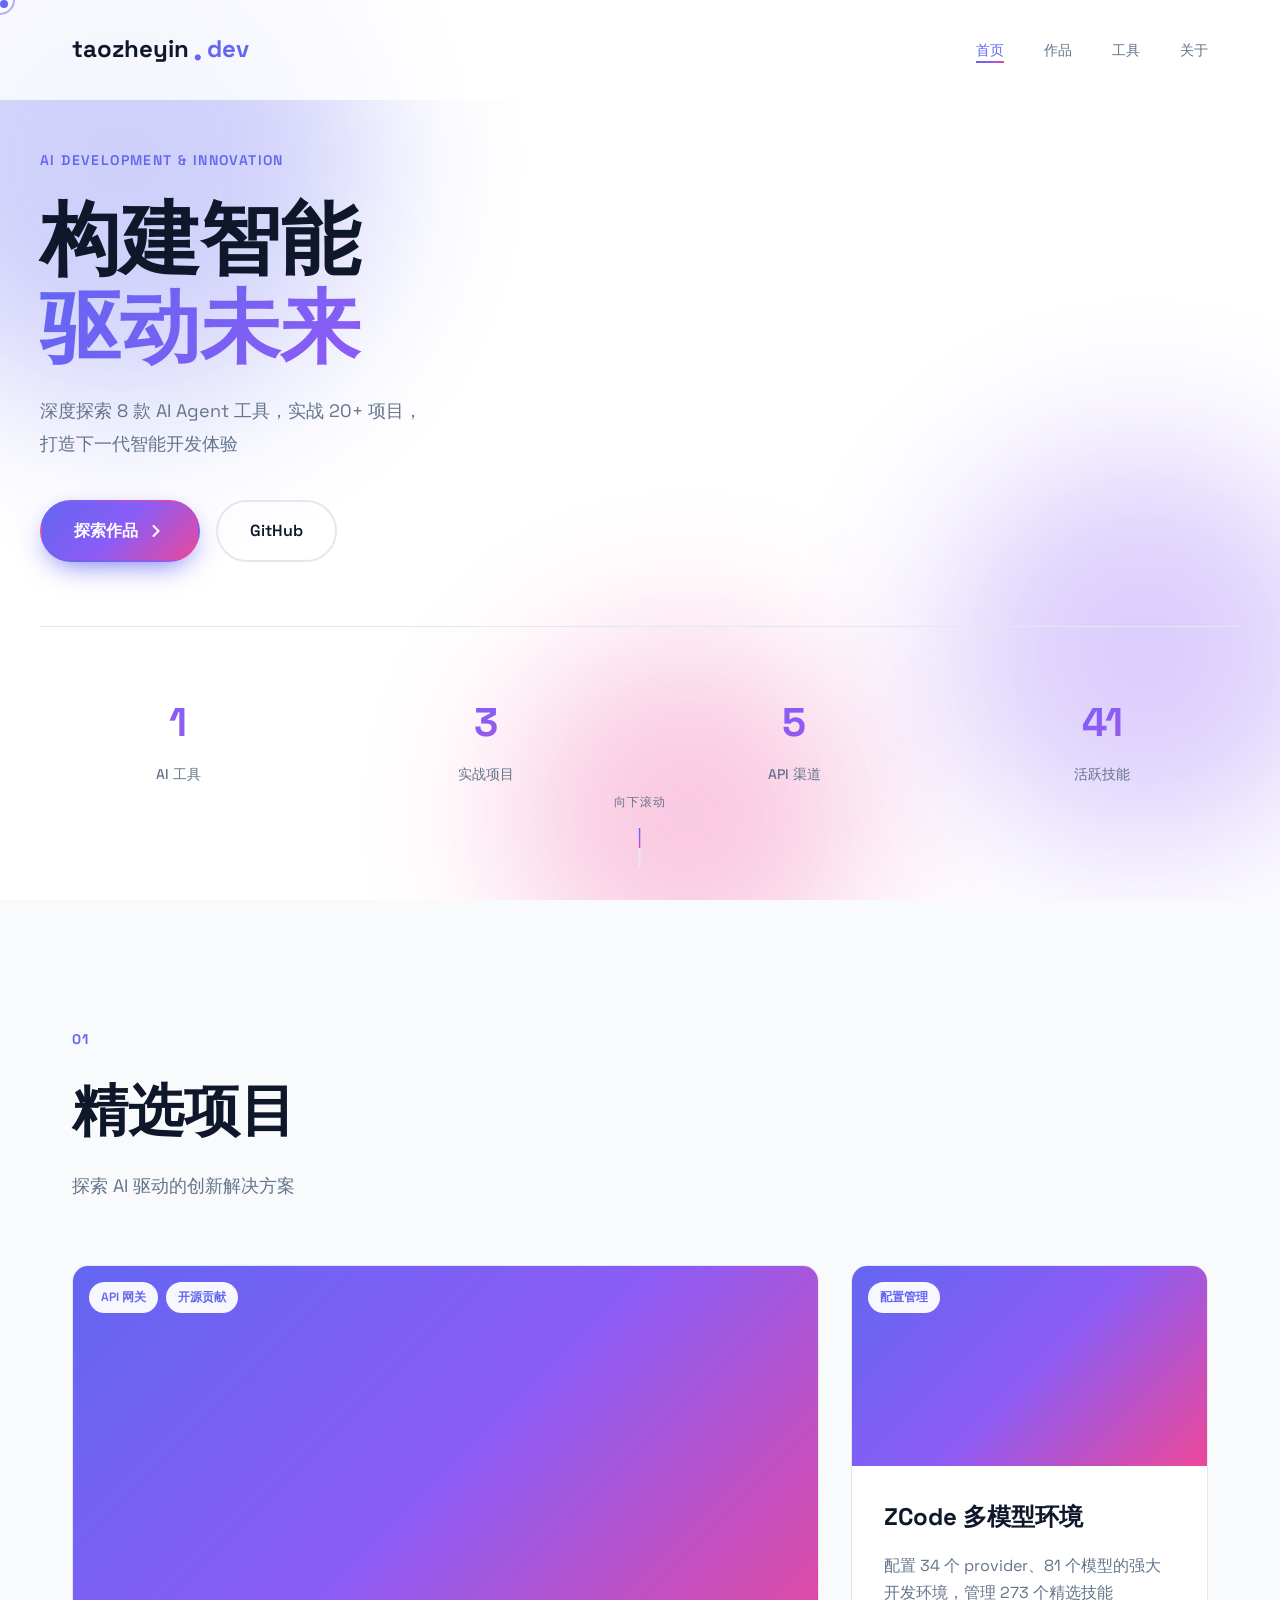
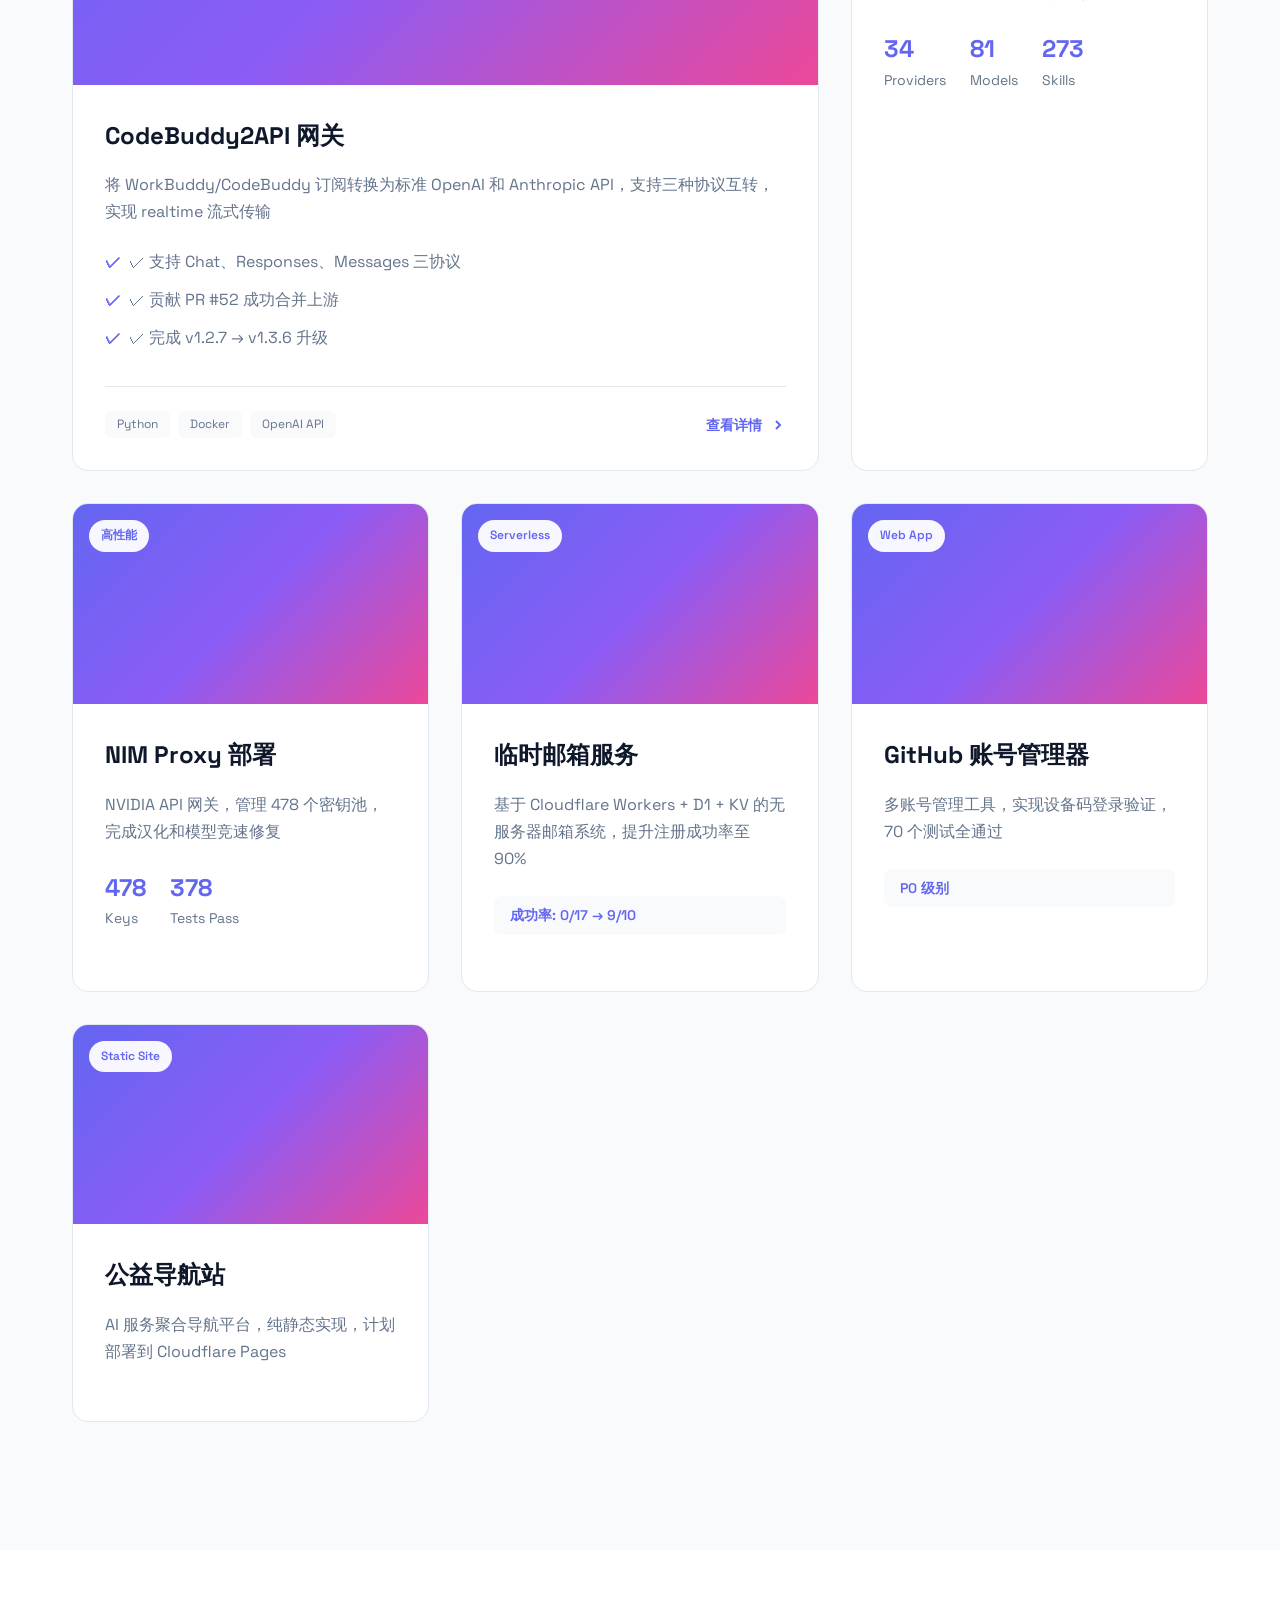
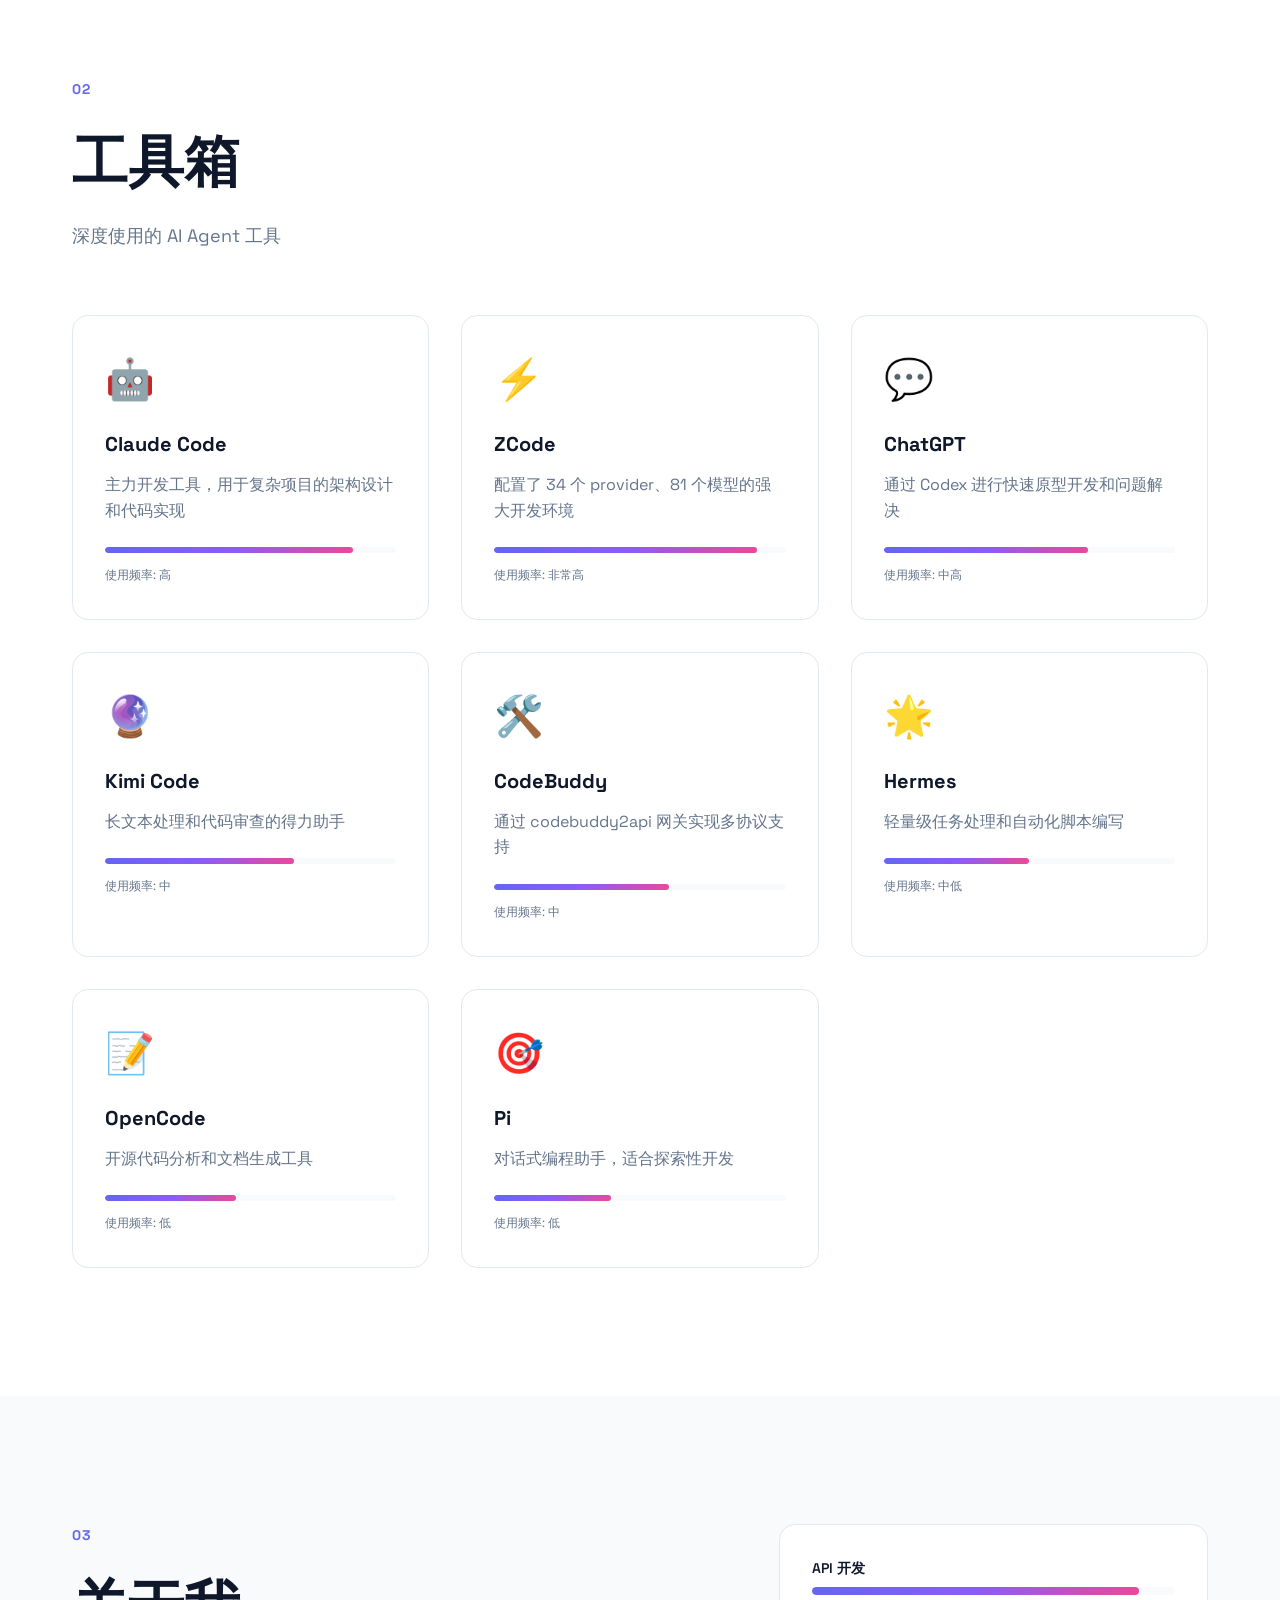
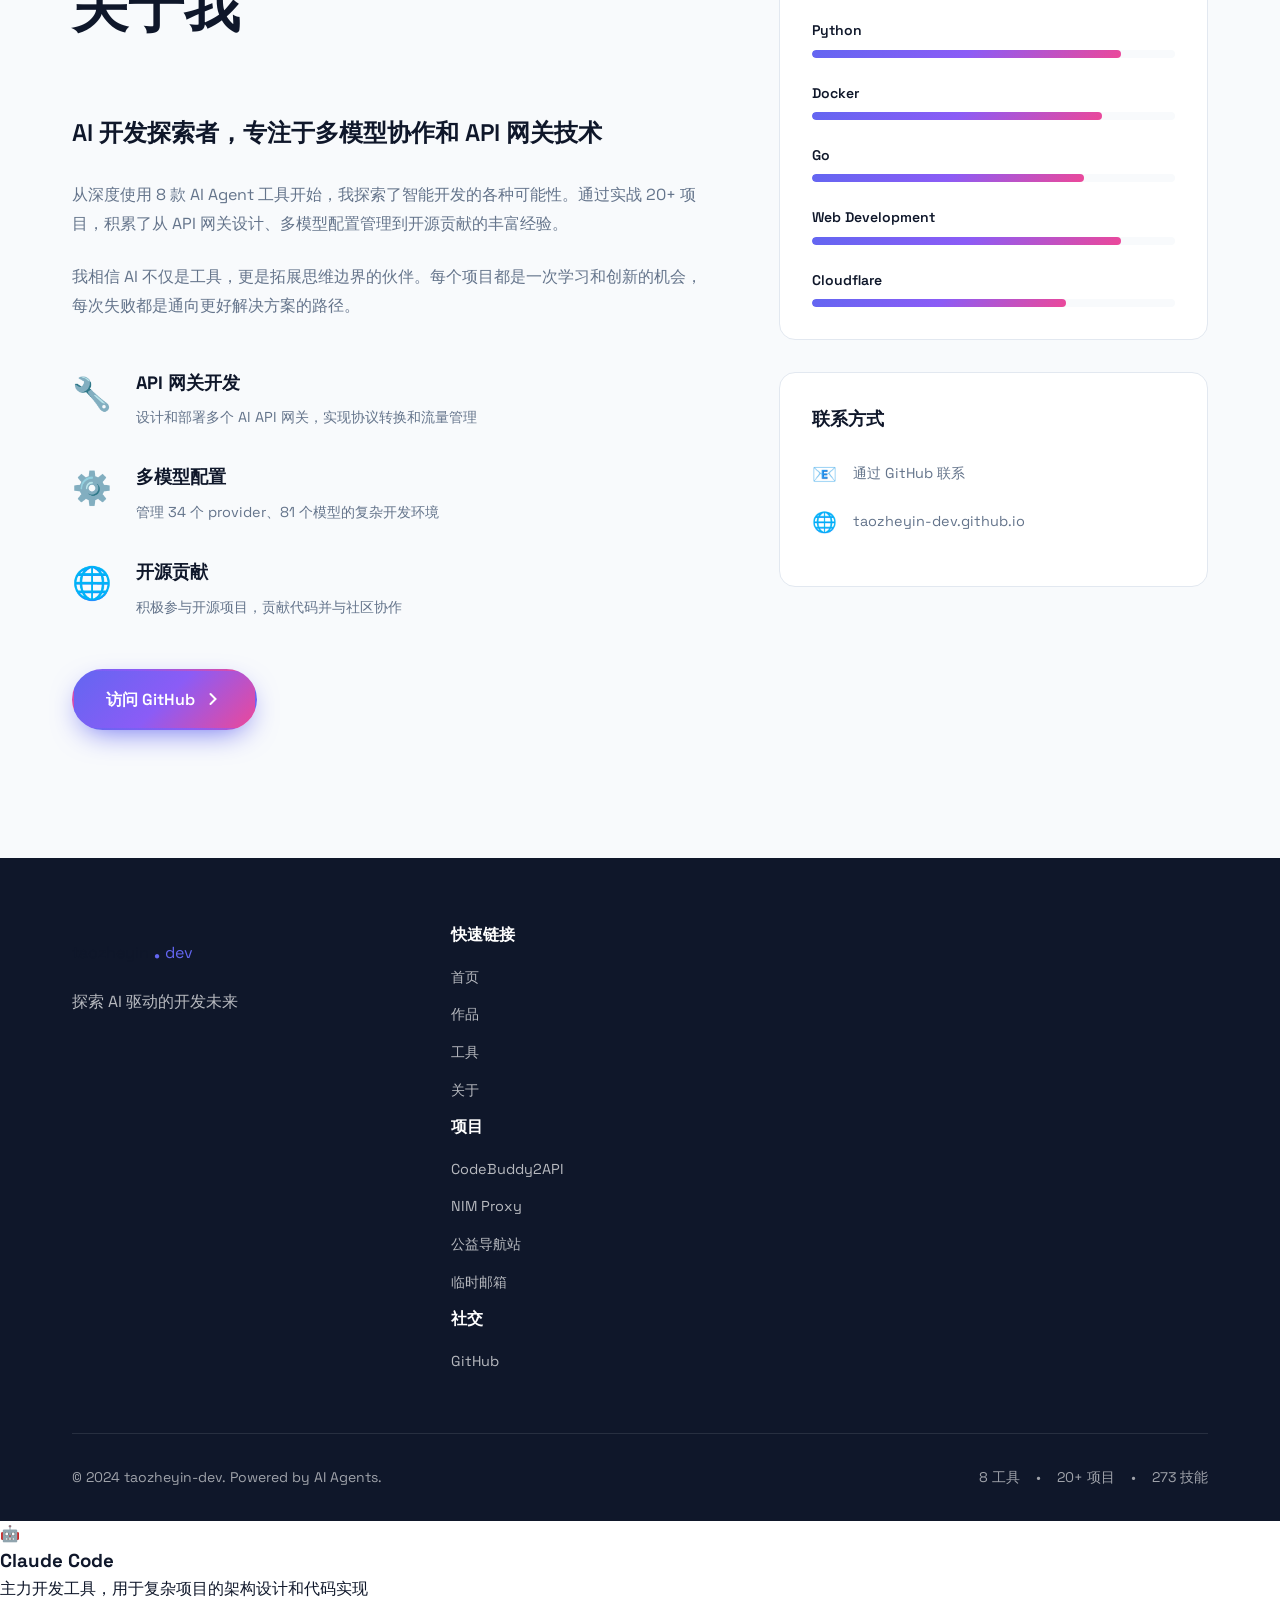
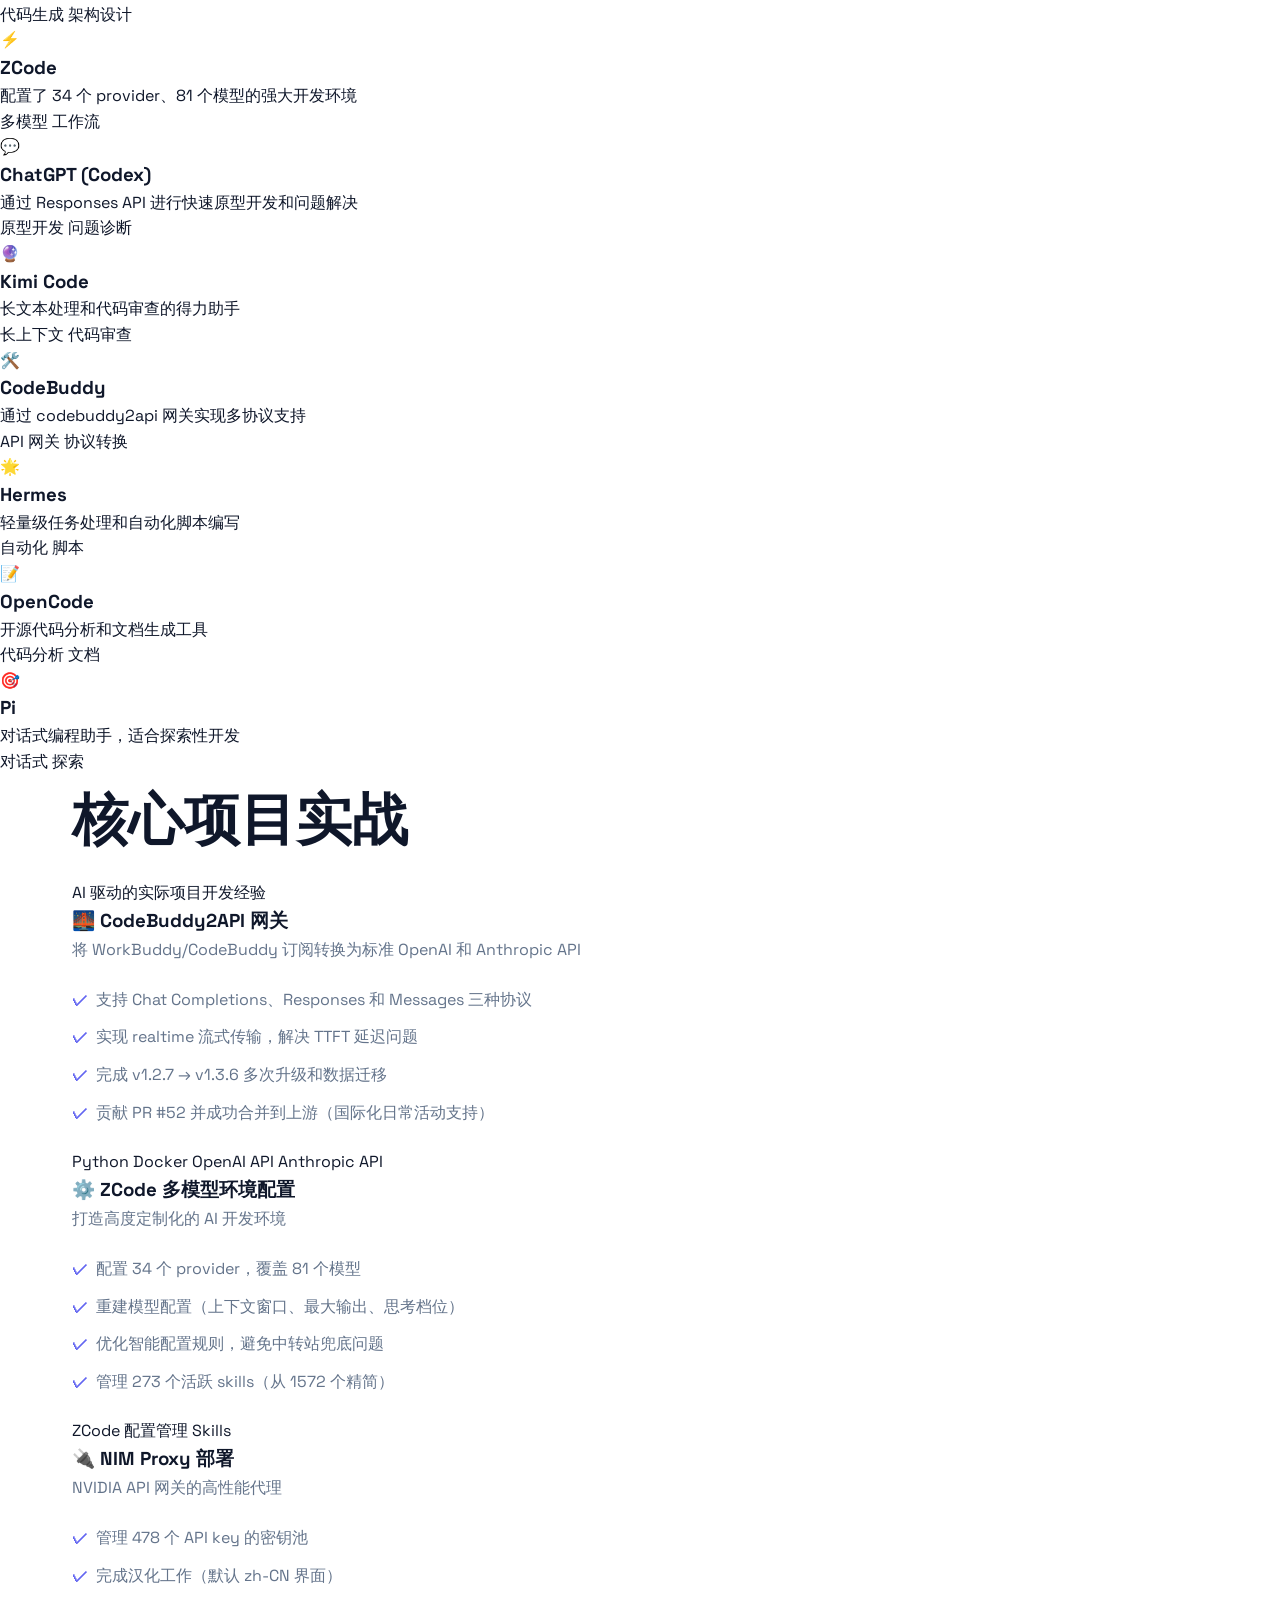
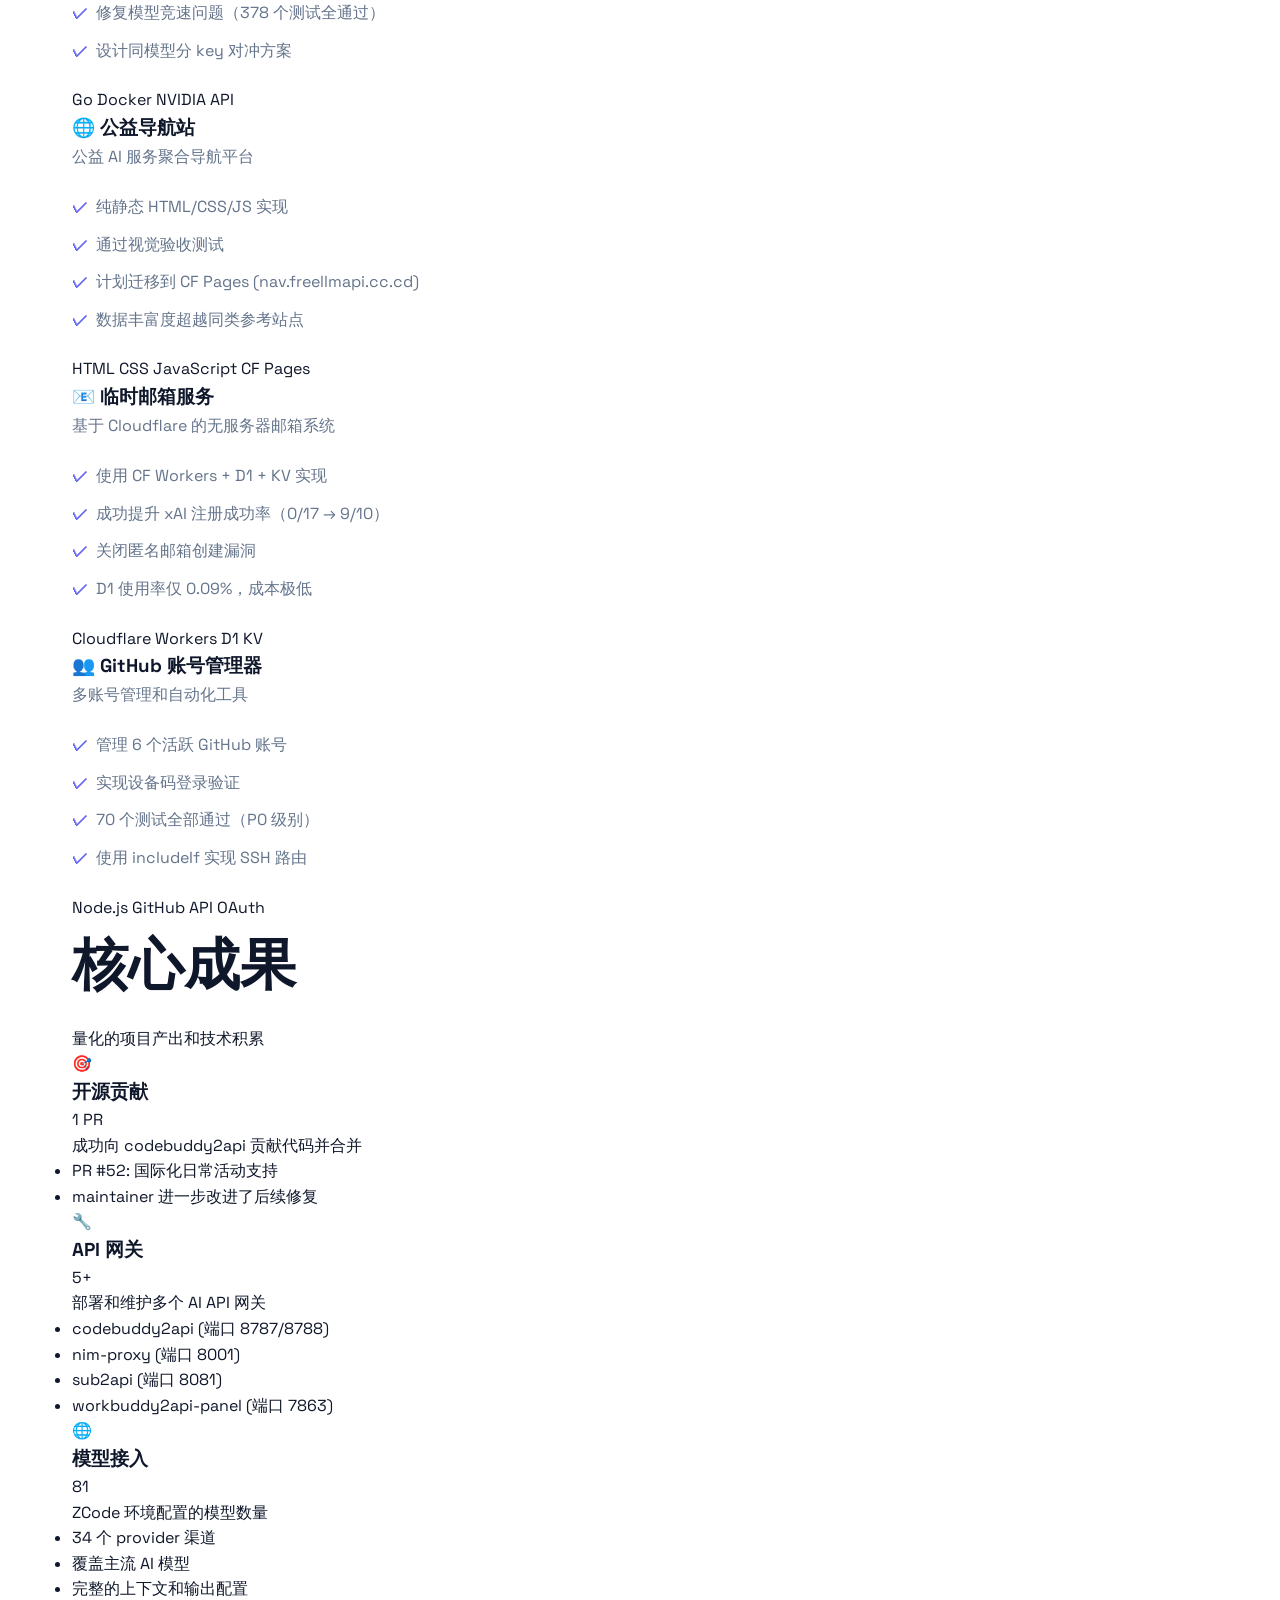
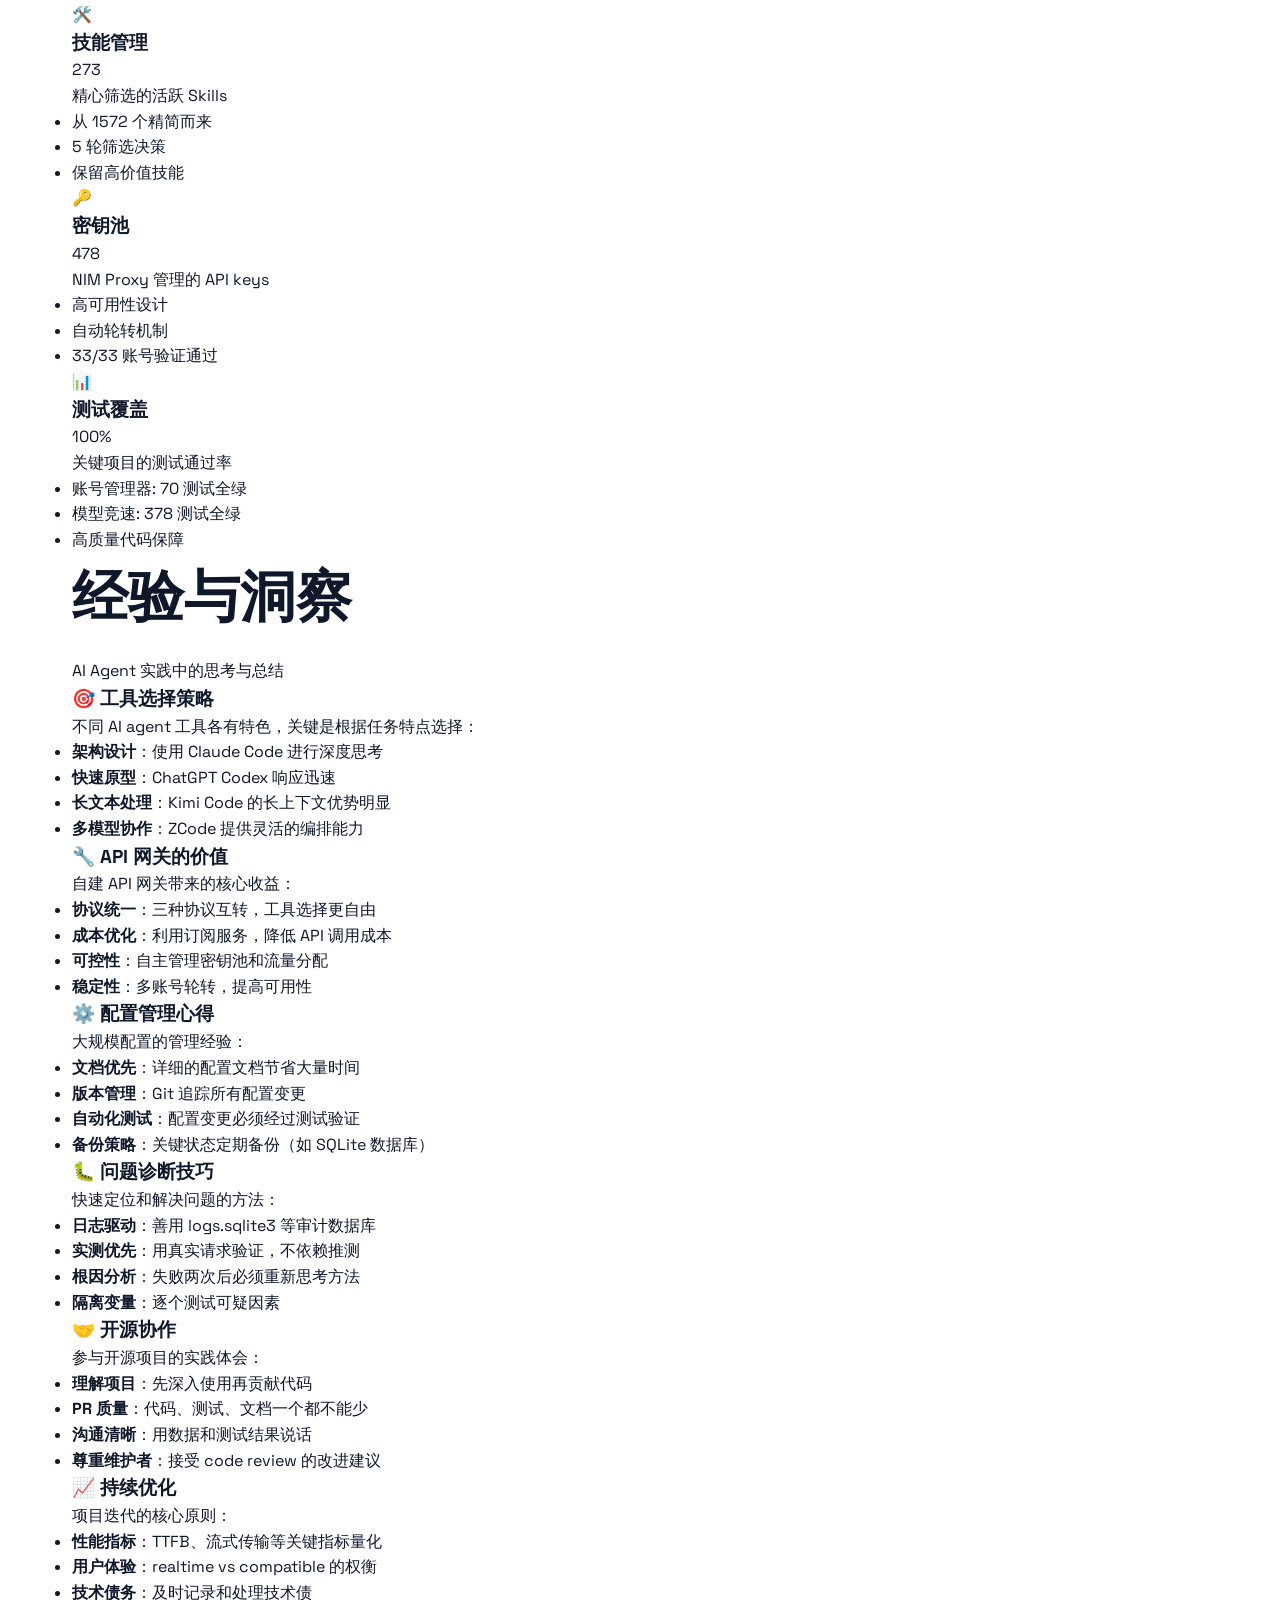
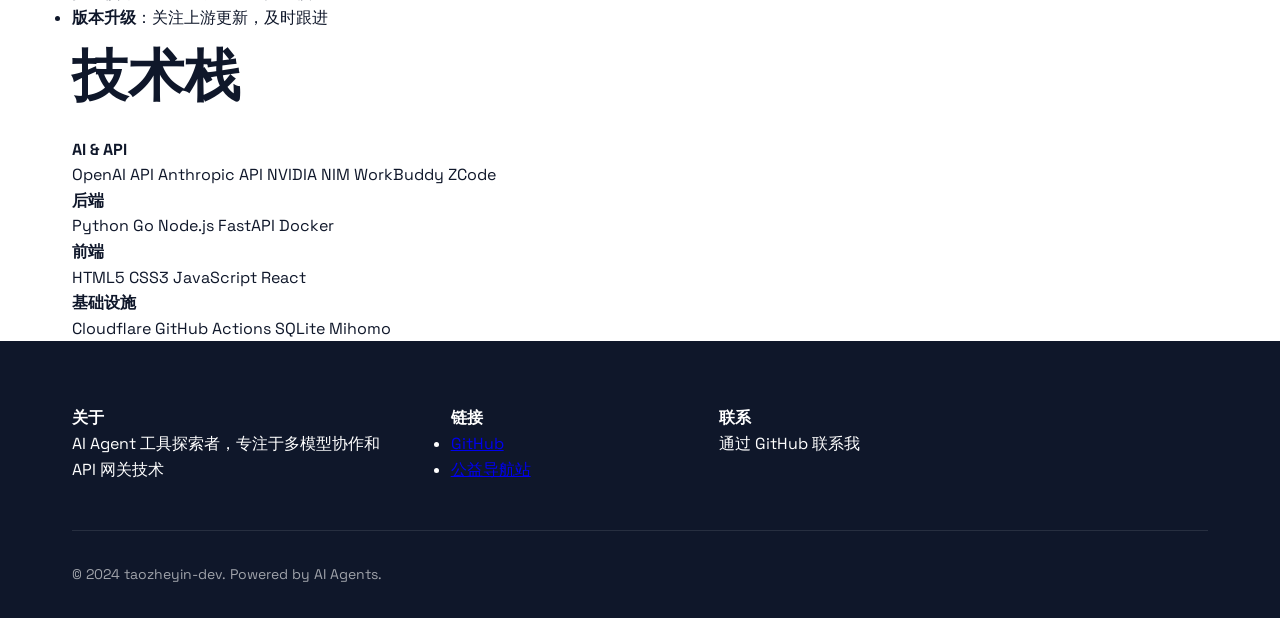
==== index.html @ 5e326a01 "Redesign: Modern artistic portfolio website - Add modern hero section with animated gradient spheres" ====
<!DOCTYPE html>
<html lang="zh-CN">
<head>
    <meta charset="UTF-8">
    <meta name="viewport" content="width=device-width, initial-scale=1.0">
    <title>AI Agent 工具实践之旅 | taozheyin-dev</title>
    <link rel="stylesheet" href="style.css">
    <link rel="preconnect" href="https://fonts.googleapis.com">
    <link rel="preconnect" href="https://fonts.gstatic.com" crossorigin>
    <link href="https://fonts.googleapis.com/css2?family=Space+Grotesk:wght@300;400;500;600;700&display=swap" rel="stylesheet">
</head>
<body>
    <!-- Loading Screen -->
    <div class="loading-screen">
        <div class="loading-content">
            <div class="loading-spinner"></div>
            <p class="loading-text">Loading Experience...</p>
        </div>
    </div>

    <!-- Cursor Follower -->
    <div class="cursor-dot"></div>
    <div class="cursor-outline"></div>

    <!-- Navigation -->
    <nav class="navbar">
        <div class="nav-container">
            <div class="nav-logo">
                <span class="logo-text">taozheyin</span>
                <span class="logo-dot">.</span>
                <span class="logo-dev">dev</span>
            </div>
            <button class="menu-toggle" aria-label="Toggle menu">
                <span></span>
                <span></span>
                <span></span>
            </button>
            <ul class="nav-menu">
                <li><a href="#home" class="nav-link">首页</a></li>
                <li><a href="#work" class="nav-link">作品</a></li>
                <li><a href="#tools" class="nav-link">工具</a></li>
                <li><a href="#about" class="nav-link">关于</a></li>
            </ul>
        </div>
    </nav>

    <!-- Hero Section -->
    <section id="home" class="hero-section">
        <div class="hero-background">
            <div class="gradient-sphere sphere-1"></div>
            <div class="gradient-sphere sphere-2"></div>
            <div class="gradient-sphere sphere-3"></div>
        </div>
        
        <div class="hero-content">
            <div class="hero-text">
                <p class="hero-label">AI Development & Innovation</p>
                <h1 class="hero-title">
                    <span class="title-line">构建智能</span>
                    <span class="title-line">驱动未来</span>
                </h1>
                <p class="hero-description">
                    深度探索 8 款 AI Agent 工具，实战 20+ 项目，<br>
                    打造下一代智能开发体验
                </p>
                <div class="hero-cta">
                    <a href="#work" class="btn-primary">
                        <span>探索作品</span>
                        <svg width="20" height="20" viewBox="0 0 20 20" fill="none">
                            <path d="M7.5 15L12.5 10L7.5 5" stroke="currentColor" stroke-width="2" stroke-linecap="round"/>
                        </svg>
                    </a>
                    <a href="https://github.com/taozheyin-dev" class="btn-secondary" target="_blank">
                        <span>GitHub</span>
                    </a>
                </div>
            </div>
            
            <div class="hero-stats-grid">
                <div class="stat-card">
                    <div class="stat-value" data-target="8">0</div>
                    <div class="stat-label">AI 工具</div>
                </div>
                <div class="stat-card">
                    <div class="stat-value" data-target="20">0</div>
                    <div class="stat-label">实战项目</div>
                </div>
                <div class="stat-card">
                    <div class="stat-value" data-target="34">0</div>
                    <div class="stat-label">API 渠道</div>
                </div>
                <div class="stat-card">
                    <div class="stat-value" data-target="273">0</div>
                    <div class="stat-label">活跃技能</div>
                </div>
            </div>
        </div>
        
        <div class="scroll-indicator">
            <span>向下滚动</span>
            <div class="scroll-line"></div>
        </div>
    </section>

    <!-- Work Section -->
    <section id="work" class="work-section">
        <div class="container">
            <div class="section-header">
                <span class="section-number">01</span>
                <h2 class="section-title">精选项目</h2>
                <p class="section-intro">探索 AI 驱动的创新解决方案</p>
            </div>

            <div class="project-grid">
                <article class="project-card featured">
                    <div class="project-image">
                        <div class="project-overlay">
                            <span class="project-tag">API 网关</span>
                            <span class="project-tag">开源贡献</span>
                        </div>
                    </div>
                    <div class="project-content">
                        <h3 class="project-title">CodeBuddy2API 网关</h3>
                        <p class="project-desc">将 WorkBuddy/CodeBuddy 订阅转换为标准 OpenAI 和 Anthropic API，支持三种协议互转，实现 realtime 流式传输</p>
                        <ul class="project-highlights">
                            <li>✓ 支持 Chat、Responses、Messages 三协议</li>
                            <li>✓ 贡献 PR #52 成功合并上游</li>
                            <li>✓ 完成 v1.2.7 → v1.3.6 升级</li>
                        </ul>
                        <div class="project-footer">
                            <div class="project-stack">
                                <span>Python</span>
                                <span>Docker</span>
                                <span>OpenAI API</span>
                            </div>
                            <a href="#" class="project-link">
                                <span>查看详情</span>
                                <svg width="16" height="16" viewBox="0 0 16 16" fill="none">
                                    <path d="M6 12L10 8L6 4" stroke="currentColor" stroke-width="2"/>
                                </svg>
                            </a>
                        </div>
                    </div>
                </article>

                <article class="project-card">
                    <div class="project-image">
                        <div class="project-overlay">
                            <span class="project-tag">配置管理</span>
                        </div>
                    </div>
                    <div class="project-content">
                        <h3 class="project-title">ZCode 多模型环境</h3>
                        <p class="project-desc">配置 34 个 provider、81 个模型的强大开发环境，管理 273 个精选技能</p>
                        <div class="project-stats">
                            <div class="stat"><span>34</span> Providers</div>
                            <div class="stat"><span>81</span> Models</div>
                            <div class="stat"><span>273</span> Skills</div>
                        </div>
                    </div>
                </article>

                <article class="project-card">
                    <div class="project-image">
                        <div class="project-overlay">
                            <span class="project-tag">高性能</span>
                        </div>
                    </div>
                    <div class="project-content">
                        <h3 class="project-title">NIM Proxy 部署</h3>
                        <p class="project-desc">NVIDIA API 网关，管理 478 个密钥池，完成汉化和模型竞速修复</p>
                        <div class="project-stats">
                            <div class="stat"><span>478</span> Keys</div>
                            <div class="stat"><span>378</span> Tests Pass</div>
                        </div>
                    </div>
                </article>

                <article class="project-card">
                    <div class="project-image">
                        <div class="project-overlay">
                            <span class="project-tag">Serverless</span>
                        </div>
                    </div>
                    <div class="project-content">
                        <h3 class="project-title">临时邮箱服务</h3>
                        <p class="project-desc">基于 Cloudflare Workers + D1 + KV 的无服务器邮箱系统，提升注册成功率至 90%</p>
                        <div class="project-highlight">成功率: 0/17 → 9/10</div>
                    </div>
                </article>

                <article class="project-card">
                    <div class="project-image">
                        <div class="project-overlay">
                            <span class="project-tag">Web App</span>
                        </div>
                    </div>
                    <div class="project-content">
                        <h3 class="project-title">GitHub 账号管理器</h3>
                        <p class="project-desc">多账号管理工具，实现设备码登录验证，70 个测试全通过</p>
                        <div class="project-badge">P0 级别</div>
                    </div>
                </article>

                <article class="project-card">
                    <div class="project-image">
                        <div class="project-overlay">
                            <span class="project-tag">Static Site</span>
                        </div>
                    </div>
                    <div class="project-content">
                        <h3 class="project-title">公益导航站</h3>
                        <p class="project-desc">AI 服务聚合导航平台，纯静态实现，计划部署到 Cloudflare Pages</p>
                    </div>
                </article>
            </div>
        </div>
    </section>

    <!-- Tools Section -->
    <section id="tools" class="tools-section">
        <div class="container">
            <div class="section-header">
                <span class="section-number">02</span>
                <h2 class="section-title">工具箱</h2>
                <p class="section-intro">深度使用的 AI Agent 工具</p>
            </div>

            <div class="tools-grid">
                <div class="tool-card" data-tool="claude">
                    <div class="tool-icon">🤖</div>
                    <h3>Claude Code</h3>
                    <p>主力开发工具，用于复杂项目的架构设计和代码实现</p>
                    <div class="tool-usage">
                        <div class="usage-bar" style="--usage: 85%"></div>
                        <span class="usage-text">使用频率: 高</span>
                    </div>
                </div>

                <div class="tool-card" data-tool="zcode">
                    <div class="tool-icon">⚡</div>
                    <h3>ZCode</h3>
                    <p>配置了 34 个 provider、81 个模型的强大开发环境</p>
                    <div class="tool-usage">
                        <div class="usage-bar" style="--usage: 90%"></div>
                        <span class="usage-text">使用频率: 非常高</span>
                    </div>
                </div>

                <div class="tool-card" data-tool="chatgpt">
                    <div class="tool-icon">💬</div>
                    <h3>ChatGPT</h3>
                    <p>通过 Codex 进行快速原型开发和问题解决</p>
                    <div class="tool-usage">
                        <div class="usage-bar" style="--usage: 70%"></div>
                        <span class="usage-text">使用频率: 中高</span>
                    </div>
                </div>

                <div class="tool-card" data-tool="kimi">
                    <div class="tool-icon">🔮</div>
                    <h3>Kimi Code</h3>
                    <p>长文本处理和代码审查的得力助手</p>
                    <div class="tool-usage">
                        <div class="usage-bar" style="--usage: 65%"></div>
                        <span class="usage-text">使用频率: 中</span>
                    </div>
                </div>

                <div class="tool-card" data-tool="codebuddy">
                    <div class="tool-icon">🛠️</div>
                    <h3>CodeBuddy</h3>
                    <p>通过 codebuddy2api 网关实现多协议支持</p>
                    <div class="tool-usage">
                        <div class="usage-bar" style="--usage: 60%"></div>
                        <span class="usage-text">使用频率: 中</span>
                    </div>
                </div>

                <div class="tool-card" data-tool="hermes">
                    <div class="tool-icon">🌟</div>
                    <h3>Hermes</h3>
                    <p>轻量级任务处理和自动化脚本编写</p>
                    <div class="tool-usage">
                        <div class="usage-bar" style="--usage: 50%"></div>
                        <span class="usage-text">使用频率: 中低</span>
                    </div>
                </div>

                <div class="tool-card" data-tool="opencode">
                    <div class="tool-icon">📝</div>
                    <h3>OpenCode</h3>
                    <p>开源代码分析和文档生成工具</p>
                    <div class="tool-usage">
                        <div class="usage-bar" style="--usage: 45%"></div>
                        <span class="usage-text">使用频率: 低</span>
                    </div>
                </div>

                <div class="tool-card" data-tool="pi">
                    <div class="tool-icon">🎯</div>
                    <h3>Pi</h3>
                    <p>对话式编程助手，适合探索性开发</p>
                    <div class="tool-usage">
                        <div class="usage-bar" style="--usage: 40%"></div>
                        <span class="usage-text">使用频率: 低</span>
                    </div>
                </div>
            </div>
        </div>
    </section>

    <!-- About Section -->
    <section id="about" class="about-section">
        <div class="container">
            <div class="about-grid">
                <div class="about-content">
                    <div class="section-header">
                        <span class="section-number">03</span>
                        <h2 class="section-title">关于我</h2>
                    </div>
                    
                    <div class="about-text">
                        <p class="lead">AI 开发探索者，专注于多模型协作和 API 网关技术</p>
                        
                        <p>从深度使用 8 款 AI Agent 工具开始，我探索了智能开发的各种可能性。通过实战 20+ 项目，积累了从 API 网关设计、多模型配置管理到开源贡献的丰富经验。</p>
                        
                        <p>我相信 AI 不仅是工具，更是拓展思维边界的伙伴。每个项目都是一次学习和创新的机会，每次失败都是通向更好解决方案的路径。</p>

                        <div class="expertise-list">
                            <div class="expertise-item">
                                <div class="expertise-icon">🔧</div>
                                <div>
                                    <h4>API 网关开发</h4>
                                    <p>设计和部署多个 AI API 网关，实现协议转换和流量管理</p>
                                </div>
                            </div>
                            
                            <div class="expertise-item">
                                <div class="expertise-icon">⚙️</div>
                                <div>
                                    <h4>多模型配置</h4>
                                    <p>管理 34 个 provider、81 个模型的复杂开发环境</p>
                                </div>
                            </div>
                            
                            <div class="expertise-item">
                                <div class="expertise-icon">🌐</div>
                                <div>
                                    <h4>开源贡献</h4>
                                    <p>积极参与开源项目，贡献代码并与社区协作</p>
                                </div>
                            </div>
                        </div>

                        <div class="cta-section">
                            <a href="https://github.com/taozheyin-dev" class="btn-primary" target="_blank">
                                <span>访问 GitHub</span>
                                <svg width="20" height="20" viewBox="0 0 20 20" fill="none">
                                    <path d="M7.5 15L12.5 10L7.5 5" stroke="currentColor" stroke-width="2" stroke-linecap="round"/>
                                </svg>
                            </a>
                        </div>
                    </div>
                </div>

                <div class="about-visual">
                    <div class="skills-chart">
                        <div class="skill-item">
                            <div class="skill-name">API 开发</div>
                            <div class="skill-bar">
                                <div class="skill-fill" style="--skill: 90%"></div>
                            </div>
                        </div>
                        <div class="skill-item">
                            <div class="skill-name">Python</div>
                            <div class="skill-bar">
                                <div class="skill-fill" style="--skill: 85%"></div>
                            </div>
                        </div>
                        <div class="skill-item">
                            <div class="skill-name">Docker</div>
                            <div class="skill-bar">
                                <div class="skill-fill" style="--skill: 80%"></div>
                            </div>
                        </div>
                        <div class="skill-item">
                            <div class="skill-name">Go</div>
                            <div class="skill-bar">
                                <div class="skill-fill" style="--skill: 75%"></div>
                            </div>
                        </div>
                        <div class="skill-item">
                            <div class="skill-name">Web Development</div>
                            <div class="skill-bar">
                                <div class="skill-fill" style="--skill: 85%"></div>
                            </div>
                        </div>
                        <div class="skill-item">
                            <div class="skill-name">Cloudflare</div>
                            <div class="skill-bar">
                                <div class="skill-fill" style="--skill: 70%"></div>
                            </div>
                        </div>
                    </div>

                    <div class="contact-card">
                        <h4>联系方式</h4>
                        <div class="contact-item">
                            <span class="contact-icon">📧</span>
                            <span>通过 GitHub 联系</span>
                        </div>
                        <div class="contact-item">
                            <span class="contact-icon">🌐</span>
                            <span>taozheyin-dev.github.io</span>
                        </div>
                    </div>
                </div>
            </div>
        </div>
    </section>

    <!-- Footer -->
    <footer class="footer">
        <div class="container">
            <div class="footer-content">
                <div class="footer-brand">
                    <div class="footer-logo">
                        <span class="logo-text">taozheyin</span>
                        <span class="logo-dot">.</span>
                        <span class="logo-dev">dev</span>
                    </div>
                    <p>探索 AI 驱动的开发未来</p>
                </div>

                <div class="footer-links">
                    <div class="footer-column">
                        <h4>快速链接</h4>
                        <ul>
                            <li><a href="#home">首页</a></li>
                            <li><a href="#work">作品</a></li>
                            <li><a href="#tools">工具</a></li>
                            <li><a href="#about">关于</a></li>
                        </ul>
                    </div>

                    <div class="footer-column">
                        <h4>项目</h4>
                        <ul>
                            <li><a href="#">CodeBuddy2API</a></li>
                            <li><a href="#">NIM Proxy</a></li>
                            <li><a href="#">公益导航站</a></li>
                            <li><a href="#">临时邮箱</a></li>
                        </ul>
                    </div>

                    <div class="footer-column">
                        <h4>社交</h4>
                        <ul>
                            <li><a href="https://github.com/taozheyin-dev" target="_blank">GitHub</a></li>
                        </ul>
                    </div>
                </div>
            </div>

            <div class="footer-bottom">
                <p>&copy; 2024 taozheyin-dev. Powered by AI Agents.</p>
                <div class="footer-stats">
                    <span>8 工具</span>
                    <span>•</span>
                    <span>20+ 项目</span>
                    <span>•</span>
                    <span>273 技能</span>
                </div>
            </div>
        </div>
    </footer>

    <script src="script.js"></script>
</body>
</html>
                    <div class="agent-card">
                        <div class="agent-icon">🤖</div>
                        <h3>Claude Code</h3>
                        <p class="agent-desc">主力开发工具，用于复杂项目的架构设计和代码实现</p>
                        <div class="agent-tags">
                            <span class="tag">代码生成</span>
                            <span class="tag">架构设计</span>
                        </div>
                    </div>

                    <div class="agent-card">
                        <div class="agent-icon">⚡</div>
                        <h3>ZCode</h3>
                        <p class="agent-desc">配置了 34 个 provider、81 个模型的强大开发环境</p>
                        <div class="agent-tags">
                            <span class="tag">多模型</span>
                            <span class="tag">工作流</span>
                        </div>
                    </div>

                    <div class="agent-card">
                        <div class="agent-icon">💬</div>
                        <h3>ChatGPT (Codex)</h3>
                        <p class="agent-desc">通过 Responses API 进行快速原型开发和问题解决</p>
                        <div class="agent-tags">
                            <span class="tag">原型开发</span>
                            <span class="tag">问题诊断</span>
                        </div>
                    </div>

                    <div class="agent-card">
                        <div class="agent-icon">🔮</div>
                        <h3>Kimi Code</h3>
                        <p class="agent-desc">长文本处理和代码审查的得力助手</p>
                        <div class="agent-tags">
                            <span class="tag">长上下文</span>
                            <span class="tag">代码审查</span>
                        </div>
                    </div>

                    <div class="agent-card">
                        <div class="agent-icon">🛠️</div>
                        <h3>CodeBuddy</h3>
                        <p class="agent-desc">通过 codebuddy2api 网关实现多协议支持</p>
                        <div class="agent-tags">
                            <span class="tag">API 网关</span>
                            <span class="tag">协议转换</span>
                        </div>
                    </div>

                    <div class="agent-card">
                        <div class="agent-icon">🌟</div>
                        <h3>Hermes</h3>
                        <p class="agent-desc">轻量级任务处理和自动化脚本编写</p>
                        <div class="agent-tags">
                            <span class="tag">自动化</span>
                            <span class="tag">脚本</span>
                        </div>
                    </div>

                    <div class="agent-card">
                        <div class="agent-icon">📝</div>
                        <h3>OpenCode</h3>
                        <p class="agent-desc">开源代码分析和文档生成工具</p>
                        <div class="agent-tags">
                            <span class="tag">代码分析</span>
                            <span class="tag">文档</span>
                        </div>
                    </div>

                    <div class="agent-card">
                        <div class="agent-icon">🎯</div>
                        <h3>Pi</h3>
                        <p class="agent-desc">对话式编程助手，适合探索性开发</p>
                        <div class="agent-tags">
                            <span class="tag">对话式</span>
                            <span class="tag">探索</span>
                        </div>
                    </div>
                </div>
            </div>
        </section>

        <section id="projects" class="section projects-section">
            <div class="container">
                <h2 class="section-title">核心项目实战</h2>
                <p class="section-subtitle">AI 驱动的实际项目开发经验</p>

                <div class="timeline">
                    <div class="timeline-item">
                        <div class="timeline-marker"></div>
                        <div class="timeline-content">
                            <h3>🌉 CodeBuddy2API 网关</h3>
                            <p class="project-desc">将 WorkBuddy/CodeBuddy 订阅转换为标准 OpenAI 和 Anthropic API</p>
                            <ul class="project-highlights">
                                <li>支持 Chat Completions、Responses 和 Messages 三种协议</li>
                                <li>实现 realtime 流式传输，解决 TTFT 延迟问题</li>
                                <li>完成 v1.2.7 → v1.3.6 多次升级和数据迁移</li>
                                <li>贡献 PR #52 并成功合并到上游（国际化日常活动支持）</li>
                            </ul>
                            <div class="project-tech">
                                <span class="tech-tag">Python</span>
                                <span class="tech-tag">Docker</span>
                                <span class="tech-tag">OpenAI API</span>
                                <span class="tech-tag">Anthropic API</span>
                            </div>
                        </div>
                    </div>

                    <div class="timeline-item">
                        <div class="timeline-marker"></div>
                        <div class="timeline-content">
                            <h3>⚙️ ZCode 多模型环境配置</h3>
                            <p class="project-desc">打造高度定制化的 AI 开发环境</p>
                            <ul class="project-highlights">
                                <li>配置 34 个 provider，覆盖 81 个模型</li>
                                <li>重建模型配置（上下文窗口、最大输出、思考档位）</li>
                                <li>优化智能配置规则，避免中转站兜底问题</li>
                                <li>管理 273 个活跃 skills（从 1572 个精简）</li>
                            </ul>
                            <div class="project-tech">
                                <span class="tech-tag">ZCode</span>
                                <span class="tech-tag">配置管理</span>
                                <span class="tech-tag">Skills</span>
                            </div>
                        </div>
                    </div>

                    <div class="timeline-item">
                        <div class="timeline-marker"></div>
                        <div class="timeline-content">
                            <h3>🔌 NIM Proxy 部署</h3>
                            <p class="project-desc">NVIDIA API 网关的高性能代理</p>
                            <ul class="project-highlights">
                                <li>管理 478 个 API key 的密钥池</li>
                                <li>完成汉化工作（默认 zh-CN 界面）</li>
                                <li>修复模型竞速问题（378 个测试全通过）</li>
                                <li>设计同模型分 key 对冲方案</li>
                            </ul>
                            <div class="project-tech">
                                <span class="tech-tag">Go</span>
                                <span class="tech-tag">Docker</span>
                                <span class="tech-tag">NVIDIA API</span>
                            </div>
                        </div>
                    </div>

                    <div class="timeline-item">
                        <div class="timeline-marker"></div>
                        <div class="timeline-content">
                            <h3>🌐 公益导航站</h3>
                            <p class="project-desc">公益 AI 服务聚合导航平台</p>
                            <ul class="project-highlights">
                                <li>纯静态 HTML/CSS/JS 实现</li>
                                <li>通过视觉验收测试</li>
                                <li>计划迁移到 CF Pages (nav.freellmapi.cc.cd)</li>
                                <li>数据丰富度超越同类参考站点</li>
                            </ul>
                            <div class="project-tech">
                                <span class="tech-tag">HTML</span>
                                <span class="tech-tag">CSS</span>
                                <span class="tech-tag">JavaScript</span>
                                <span class="tech-tag">CF Pages</span>
                            </div>
                        </div>
                    </div>

                    <div class="timeline-item">
                        <div class="timeline-marker"></div>
                        <div class="timeline-content">
                            <h3>📧 临时邮箱服务</h3>
                            <p class="project-desc">基于 Cloudflare 的无服务器邮箱系统</p>
                            <ul class="project-highlights">
                                <li>使用 CF Workers + D1 + KV 实现</li>
                                <li>成功提升 xAI 注册成功率（0/17 → 9/10）</li>
                                <li>关闭匿名邮箱创建漏洞</li>
                                <li>D1 使用率仅 0.09%，成本极低</li>
                            </ul>
                            <div class="project-tech">
                                <span class="tech-tag">Cloudflare Workers</span>
                                <span class="tech-tag">D1</span>
                                <span class="tech-tag">KV</span>
                            </div>
                        </div>
                    </div>

                    <div class="timeline-item">
                        <div class="timeline-marker"></div>
                        <div class="timeline-content">
                            <h3>👥 GitHub 账号管理器</h3>
                            <p class="project-desc">多账号管理和自动化工具</p>
                            <ul class="project-highlights">
                                <li>管理 6 个活跃 GitHub 账号</li>
                                <li>实现设备码登录验证</li>
                                <li>70 个测试全部通过（P0 级别）</li>
                                <li>使用 includeIf 实现 SSH 路由</li>
                            </ul>
                            <div class="project-tech">
                                <span class="tech-tag">Node.js</span>
                                <span class="tech-tag">GitHub API</span>
                                <span class="tech-tag">OAuth</span>
                            </div>
                        </div>
                    </div>
                </div>
            </div>
        </section>

        <section id="achievements" class="section achievements-section">
            <div class="container">
                <h2 class="section-title">核心成果</h2>
                <p class="section-subtitle">量化的项目产出和技术积累</p>

                <div class="achievements-grid">
                    <div class="achievement-card highlight">
                        <div class="achievement-icon">🎯</div>
                        <h3>开源贡献</h3>
                        <div class="achievement-number">1 PR</div>
                        <p>成功向 codebuddy2api 贡献代码并合并</p>
                        <ul class="achievement-details">
                            <li>PR #52: 国际化日常活动支持</li>
                            <li>maintainer 进一步改进了后续修复</li>
                        </ul>
                    </div>

                    <div class="achievement-card">
                        <div class="achievement-icon">🔧</div>
                        <h3>API 网关</h3>
                        <div class="achievement-number">5+</div>
                        <p>部署和维护多个 AI API 网关</p>
                        <ul class="achievement-details">
                            <li>codebuddy2api (端口 8787/8788)</li>
                            <li>nim-proxy (端口 8001)</li>
                            <li>sub2api (端口 8081)</li>
                            <li>workbuddy2api-panel (端口 7863)</li>
                        </ul>
                    </div>

                    <div class="achievement-card">
                        <div class="achievement-icon">🌐</div>
                        <h3>模型接入</h3>
                        <div class="achievement-number">81</div>
                        <p>ZCode 环境配置的模型数量</p>
                        <ul class="achievement-details">
                            <li>34 个 provider 渠道</li>
                            <li>覆盖主流 AI 模型</li>
                            <li>完整的上下文和输出配置</li>
                        </ul>
                    </div>

                    <div class="achievement-card">
                        <div class="achievement-icon">🛠️</div>
                        <h3>技能管理</h3>
                        <div class="achievement-number">273</div>
                        <p>精心筛选的活跃 Skills</p>
                        <ul class="achievement-details">
                            <li>从 1572 个精简而来</li>
                            <li>5 轮筛选决策</li>
                            <li>保留高价值技能</li>
                        </ul>
                    </div>

                    <div class="achievement-card">
                        <div class="achievement-icon">🔑</div>
                        <h3>密钥池</h3>
                        <div class="achievement-number">478</div>
                        <p>NIM Proxy 管理的 API keys</p>
                        <ul class="achievement-details">
                            <li>高可用性设计</li>
                            <li>自动轮转机制</li>
                            <li>33/33 账号验证通过</li>
                        </ul>
                    </div>

                    <div class="achievement-card">
                        <div class="achievement-icon">📊</div>
                        <h3>测试覆盖</h3>
                        <div class="achievement-number">100%</div>
                        <p>关键项目的测试通过率</p>
                        <ul class="achievement-details">
                            <li>账号管理器: 70 测试全绿</li>
                            <li>模型竞速: 378 测试全绿</li>
                            <li>高质量代码保障</li>
                        </ul>
                    </div>
                </div>
            </div>
        </section>

        <section id="insights" class="section insights-section">
            <div class="container">
                <h2 class="section-title">经验与洞察</h2>
                <p class="section-subtitle">AI Agent 实践中的思考与总结</p>

                <div class="insights-grid">
                    <div class="insight-card">
                        <h3>🎯 工具选择策略</h3>
                        <p>不同 AI agent 工具各有特色，关键是根据任务特点选择：</p>
                        <ul>
                            <li><strong>架构设计</strong>：使用 Claude Code 进行深度思考</li>
                            <li><strong>快速原型</strong>：ChatGPT Codex 响应迅速</li>
                            <li><strong>长文本处理</strong>：Kimi Code 的长上下文优势明显</li>
                            <li><strong>多模型协作</strong>：ZCode 提供灵活的编排能力</li>
                        </ul>
                    </div>

                    <div class="insight-card">
                        <h3>🔧 API 网关的价值</h3>
                        <p>自建 API 网关带来的核心收益：</p>
                        <ul>
                            <li><strong>协议统一</strong>：三种协议互转，工具选择更自由</li>
                            <li><strong>成本优化</strong>：利用订阅服务，降低 API 调用成本</li>
                            <li><strong>可控性</strong>：自主管理密钥池和流量分配</li>
                            <li><strong>稳定性</strong>：多账号轮转，提高可用性</li>
                        </ul>
                    </div>

                    <div class="insight-card">
                        <h3>⚙️ 配置管理心得</h3>
                        <p>大规模配置的管理经验：</p>
                        <ul>
                            <li><strong>文档优先</strong>：详细的配置文档节省大量时间</li>
                            <li><strong>版本管理</strong>：Git 追踪所有配置变更</li>
                            <li><strong>自动化测试</strong>：配置变更必须经过测试验证</li>
                            <li><strong>备份策略</strong>：关键状态定期备份（如 SQLite 数据库）</li>
                        </ul>
                    </div>

                    <div class="insight-card">
                        <h3>🐛 问题诊断技巧</h3>
                        <p>快速定位和解决问题的方法：</p>
                        <ul>
                            <li><strong>日志驱动</strong>：善用 logs.sqlite3 等审计数据库</li>
                            <li><strong>实测优先</strong>：用真实请求验证，不依赖推测</li>
                            <li><strong>根因分析</strong>：失败两次后必须重新思考方法</li>
                            <li><strong>隔离变量</strong>：逐个测试可疑因素</li>
                        </ul>
                    </div>

                    <div class="insight-card">
                        <h3>🤝 开源协作</h3>
                        <p>参与开源项目的实践体会：</p>
                        <ul>
                            <li><strong>理解项目</strong>：先深入使用再贡献代码</li>
                            <li><strong>PR 质量</strong>：代码、测试、文档一个都不能少</li>
                            <li><strong>沟通清晰</strong>：用数据和测试结果说话</li>
                            <li><strong>尊重维护者</strong>：接受 code review 的改进建议</li>
                        </ul>
                    </div>

                    <div class="insight-card">
                        <h3>📈 持续优化</h3>
                        <p>项目迭代的核心原则：</p>
                        <ul>
                            <li><strong>性能指标</strong>：TTFB、流式传输等关键指标量化</li>
                            <li><strong>用户体验</strong>：realtime vs compatible 的权衡</li>
                            <li><strong>技术债务</strong>：及时记录和处理技术债</li>
                            <li><strong>版本升级</strong>：关注上游更新，及时跟进</li>
                        </ul>
                    </div>
                </div>
            </div>
        </section>

        <section class="section tech-stack-section">
            <div class="container">
                <h2 class="section-title">技术栈</h2>
                <div class="tech-stack">
                    <div class="tech-category">
                        <h4>AI & API</h4>
                        <div class="tech-items">
                            <span>OpenAI API</span>
                            <span>Anthropic API</span>
                            <span>NVIDIA NIM</span>
                            <span>WorkBuddy</span>
                            <span>ZCode</span>
                        </div>
                    </div>
                    <div class="tech-category">
                        <h4>后端</h4>
                        <div class="tech-items">
                            <span>Python</span>
                            <span>Go</span>
                            <span>Node.js</span>
                            <span>FastAPI</span>
                            <span>Docker</span>
                        </div>
                    </div>
                    <div class="tech-category">
                        <h4>前端</h4>
                        <div class="tech-items">
                            <span>HTML5</span>
                            <span>CSS3</span>
                            <span>JavaScript</span>
                            <span>React</span>
                        </div>
                    </div>
                    <div class="tech-category">
                        <h4>基础设施</h4>
                        <div class="tech-items">
                            <span>Cloudflare</span>
                            <span>GitHub Actions</span>
                            <span>SQLite</span>
                            <span>Mihomo</span>
                        </div>
                    </div>
                </div>
            </div>
        </section>
    </main>

    <footer class="footer">
        <div class="container">
            <div class="footer-content">
                <div class="footer-section">
                    <h4>关于</h4>
                    <p>AI Agent 工具探索者，专注于多模型协作和 API 网关技术</p>
                </div>
                <div class="footer-section">
                    <h4>链接</h4>
                    <ul class="footer-links">
                        <li><a href="https://github.com/taozheyin-dev" target="_blank">GitHub</a></li>
                        <li><a href="#" target="_blank">公益导航站</a></li>
                    </ul>
                </div>
                <div class="footer-section">
                    <h4>联系</h4>
                    <p>通过 GitHub 联系我</p>
                </div>
            </div>
            <div class="footer-bottom">
                <p>&copy; 2024 taozheyin-dev. Powered by AI Agents.</p>
            </div>
        </div>
    </footer>

    <script src="script.js"></script>
</body>
</html>
---- style.css ----
/* Modern Portfolio CSS */
:root {
    --primary: #6366f1;
    --primary-dark: #4f46e5;
    --secondary: #8b5cf6;
    --accent: #ec4899;
    --text: #0f172a;
    --text-light: #64748b;
    --bg: #ffffff;
    --bg-alt: #f8fafc;
    --border: #e2e8f0;
    --shadow: rgba(0, 0, 0, 0.1);
    --gradient: linear-gradient(135deg, var(--primary) 0%, var(--secondary) 50%, var(--accent) 100%);
}

* {
    margin: 0;
    padding: 0;
    box-sizing: border-box;
}

html {
    scroll-behavior: smooth;
}

body {
    font-family: 'Space Grotesk', -apple-system, BlinkMacSystemFont, 'Segoe UI', sans-serif;
    line-height: 1.6;
    color: var(--text);
    background: var(--bg);
    overflow-x: hidden;
}

/* Loading Screen */
.loading-screen {
    position: fixed;
    inset: 0;
    background: var(--bg);
    display: flex;
    align-items: center;
    justify-content: center;
    z-index: 9999;
    transition: opacity 0.5s, visibility 0.5s;
}

.loading-screen.hidden {
    opacity: 0;
    visibility: hidden;
}

.loading-spinner {
    width: 50px;
    height: 50px;
    border: 3px solid var(--border);
    border-top-color: var(--primary);
    border-radius: 50%;
    animation: spin 1s linear infinite;
}

.loading-text {
    margin-top: 1rem;
    color: var(--text-light);
    font-size: 0.875rem;
    letter-spacing: 0.1em;
    text-transform: uppercase;
}

@keyframes spin {
    to { transform: rotate(360deg); }
}

/* Custom Cursor */
.cursor-dot,
.cursor-outline {
    pointer-events: none;
    position: fixed;
    top: 0;
    left: 0;
    border-radius: 50%;
    z-index: 10000;
    transition: transform 0.15s ease-out;
}

.cursor-dot {
    width: 8px;
    height: 8px;
    background: var(--primary);
}

.cursor-outline {
    width: 30px;
    height: 30px;
    border: 2px solid var(--primary);
    opacity: 0.5;
}

/* Navigation */
.navbar {
    position: fixed;
    top: 0;
    left: 0;
    right: 0;
    z-index: 1000;
    padding: 1.5rem 0;
    background: rgba(255, 255, 255, 0.8);
    backdrop-filter: blur(10px);
    border-bottom: 1px solid transparent;
    transition: all 0.3s;
}

.navbar.scrolled {
    padding: 1rem 0;
    background: rgba(255, 255, 255, 0.95);
    border-bottom-color: var(--border);
    box-shadow: 0 4px 6px -1px var(--shadow);
}

.nav-container {
    max-width: 1200px;
    margin: 0 auto;
    padding: 0 2rem;
    display: flex;
    justify-content: space-between;
    align-items: center;
}

.nav-logo {
    font-size: 1.5rem;
    font-weight: 700;
    display: flex;
    align-items: center;
    gap: 0.25rem;
}

.logo-text {
    color: var(--text);
}

.logo-dot {
    color: var(--primary);
    font-size: 2rem;
}

.logo-dev {
    color: var(--primary);
}

.menu-toggle {
    display: none;
    flex-direction: column;
    gap: 6px;
    background: none;
    border: none;
    cursor: pointer;
    padding: 0.5rem;
}

.menu-toggle span {
    display: block;
    width: 25px;
    height: 2px;
    background: var(--text);
    transition: all 0.3s;
}

.nav-menu {
    display: flex;
    list-style: none;
    gap: 2.5rem;
}

.nav-link {
    text-decoration: none;
    color: var(--text-light);
    font-weight: 500;
    font-size: 0.9rem;
    position: relative;
    transition: color 0.3s;
}

.nav-link::after {
    content: '';
    position: absolute;
    bottom: -4px;
    left: 0;
    width: 0;
    height: 2px;
    background: var(--gradient);
    transition: width 0.3s;
}

.nav-link:hover,
.nav-link.active {
    color: var(--primary);
}

.nav-link:hover::after,
.nav-link.active::after {
    width: 100%;
}

/* Hero Section */
.hero-section {
    min-height: 100vh;
    display: flex;
    align-items: center;
    justify-content: center;
    position: relative;
    overflow: hidden;
    padding: 6rem 2rem 4rem;
}

.hero-background {
    position: absolute;
    inset: 0;
    overflow: hidden;
    z-index: 0;
}

.gradient-sphere {
    position: absolute;
    border-radius: 50%;
    filter: blur(80px);
    opacity: 0.3;
    animation: float 20s ease-in-out infinite;
}

.sphere-1 {
    width: 500px;
    height: 500px;
    background: var(--primary);
    top: -10%;
    left: -10%;
    animation-delay: 0s;
}

.sphere-2 {
    width: 400px;
    height: 400px;
    background: var(--secondary);
    top: 50%;
    right: -5%;
    animation-delay: 7s;
}

.sphere-3 {
    width: 350px;
    height: 350px;
    background: var(--accent);
    bottom: -10%;
    left: 40%;
    animation-delay: 14s;
}

@keyframes float {
    0%, 100% { transform: translate(0, 0) scale(1); }
    33% { transform: translate(30px, -30px) scale(1.1); }
    66% { transform: translate(-20px, 20px) scale(0.9); }
}

.hero-content {
    max-width: 1200px;
    width: 100%;
    position: relative;
    z-index: 1;
}

.hero-text {
    max-width: 700px;
}

.hero-label {
    display: inline-block;
    font-size: 0.875rem;
    font-weight: 600;
    letter-spacing: 0.1em;
    text-transform: uppercase;
    color: var(--primary);
    margin-bottom: 1.5rem;
    opacity: 0;
    animation: fadeInUp 0.8s 0.2s forwards;
}

.hero-title {
    font-size: clamp(3rem, 8vw, 5rem);
    font-weight: 700;
    line-height: 1.1;
    margin-bottom: 1.5rem;
}

.title-line {
    display: block;
    opacity: 0;
    animation: fadeInUp 0.8s forwards;
}

.title-line:nth-child(1) {
    animation-delay: 0.3s;
}

.title-line:nth-child(2) {
    background: var(--gradient);
    -webkit-background-clip: text;
    -webkit-text-fill-color: transparent;
    background-clip: text;
    animation-delay: 0.5s;
}

.hero-description {
    font-size: 1.125rem;
    color: var(--text-light);
    line-height: 1.8;
    margin-bottom: 2.5rem;
    opacity: 0;
    animation: fadeInUp 0.8s 0.7s forwards;
}

.hero-cta {
    display: flex;
    gap: 1rem;
    flex-wrap: wrap;
    opacity: 0;
    animation: fadeInUp 0.8s 0.9s forwards;
}

.btn-primary,
.btn-secondary {
    display: inline-flex;
    align-items: center;
    gap: 0.5rem;
    padding: 1rem 2rem;
    border-radius: 50px;
    font-weight: 600;
    text-decoration: none;
    transition: all 0.3s;
    border: 2px solid;
}

.btn-primary {
    background: var(--gradient);
    color: white;
    border-color: transparent;
    box-shadow: 0 10px 30px -10px var(--primary);
}

.btn-primary:hover {
    transform: translateY(-2px);
    box-shadow: 0 15px 40px -10px var(--primary);
}

.btn-secondary {
    background: transparent;
    color: var(--text);
    border-color: var(--border);
}

.btn-secondary:hover {
    border-color: var(--primary);
    color: var(--primary);
}

.hero-stats-grid {
    display: grid;
    grid-template-columns: repeat(auto-fit, minmax(120px, 1fr));
    gap: 2rem;
    margin-top: 4rem;
    padding-top: 4rem;
    border-top: 1px solid var(--border);
}

.stat-card {
    text-align: center;
    opacity: 0;
    animation: fadeInUp 0.8s forwards;
}

.stat-card:nth-child(1) { animation-delay: 1.1s; }
.stat-card:nth-child(2) { animation-delay: 1.2s; }
.stat-card:nth-child(3) { animation-delay: 1.3s; }
.stat-card:nth-child(4) { animation-delay: 1.4s; }

.stat-value {
    font-size: 2.5rem;
    font-weight: 700;
    background: var(--gradient);
    -webkit-background-clip: text;
    -webkit-text-fill-color: transparent;
    background-clip: text;
    display: block;
    margin-bottom: 0.5rem;
}

.stat-label {
    font-size: 0.875rem;
    color: var(--text-light);
    font-weight: 500;
}

.scroll-indicator {
    position: absolute;
    bottom: 2rem;
    left: 50%;
    transform: translateX(-50%);
    text-align: center;
    opacity: 0;
    animation: fadeIn 1s 1.5s forwards;
}

.scroll-indicator span {
    display: block;
    font-size: 0.75rem;
    letter-spacing: 0.1em;
    text-transform: uppercase;
    color: var(--text-light);
    margin-bottom: 1rem;
}

.scroll-line {
    width: 2px;
    height: 40px;
    margin: 0 auto;
    background: var(--border);
    position: relative;
    overflow: hidden;
}

.scroll-line::after {
    content: '';
    position: absolute;
    top: 0;
    left: 0;
    width: 100%;
    height: 20px;
    background: var(--gradient);
    animation: scroll 2s ease-in-out infinite;
}

@keyframes scroll {
    0% { transform: translateY(-100%); }
    100% { transform: translateY(200%); }
}

@keyframes fadeIn {
    to {
        opacity: 1;
    }
}

@keyframes fadeInUp {
    to {
        opacity: 1;
        transform: translateY(0);
    }
    from {
        opacity: 0;
        transform: translateY(20px);
    }
}

/* Section Styles */
.container {
    max-width: 1200px;
    margin: 0 auto;
    padding: 0 2rem;
}

.section-header {
    margin-bottom: 4rem;
}

.section-number {
    font-size: 0.875rem;
    font-weight: 700;
    color: var(--primary);
    letter-spacing: 0.1em;
    display: block;
    margin-bottom: 1rem;
}

.section-title {
    font-size: clamp(2.5rem, 5vw, 3.5rem);
    font-weight: 700;
    margin-bottom: 1rem;
}

.section-intro {
    font-size: 1.125rem;
    color: var(--text-light);
    max-width: 600px;
}

/* Work Section */
.work-section {
    padding: 8rem 0;
    background: var(--bg-alt);
}

.project-grid {
    display: grid;
    grid-template-columns: repeat(auto-fit, minmax(350px, 1fr));
    gap: 2rem;
}

.project-card {
    background: var(--bg);
    border-radius: 16px;
    overflow: hidden;
    border: 1px solid var(--border);
    transition: all 0.3s;
    display: flex;
    flex-direction: column;
}

.project-card:hover {
    transform: translateY(-8px);
    box-shadow: 0 20px 40px -10px var(--shadow);
    border-color: var(--primary);
}

.project-card.featured {
    grid-column: span 2;
}

.project-image {
    aspect-ratio: 16/9;
    background: var(--gradient);
    position: relative;
    overflow: hidden;
}

.project-overlay {
    position: absolute;
    top: 1rem;
    left: 1rem;
    display: flex;
    gap: 0.5rem;
    flex-wrap: wrap;
}

.project-tag {
    padding: 0.375rem 0.75rem;
    background: rgba(255, 255, 255, 0.95);
    backdrop-filter: blur(10px);
    border-radius: 20px;
    font-size: 0.75rem;
    font-weight: 600;
    color: var(--primary);
}

.project-content {
    padding: 2rem;
    flex: 1;
    display: flex;
    flex-direction: column;
}

.project-title {
    font-size: 1.5rem;
    font-weight: 700;
    margin-bottom: 1rem;
}

.project-desc {
    color: var(--text-light);
    margin-bottom: 1.5rem;
    line-height: 1.7;
}

.project-highlights {
    list-style: none;
    margin-bottom: 1.5rem;
}

.project-highlights li {
    color: var(--text-light);
    margin-bottom: 0.75rem;
    padding-left: 1.5rem;
    position: relative;
}

.project-highlights li::before {
    content: '✓';
    position: absolute;
    left: 0;
    color: var(--primary);
    font-weight: 700;
}

.project-stats {
    display: flex;
    gap: 1.5rem;
    margin-bottom: 1.5rem;
}

.stat {
    font-size: 0.875rem;
    color: var(--text-light);
}

.stat span {
    display: block;
    font-size: 1.5rem;
    font-weight: 700;
    color: var(--primary);
}

.project-highlight,
.project-badge {
    display: inline-block;
    padding: 0.5rem 1rem;
    background: var(--bg-alt);
    border-radius: 8px;
    font-size: 0.875rem;
    font-weight: 600;
    color: var(--primary);
    margin-bottom: 1.5rem;
}

.project-footer {
    display: flex;
    justify-content: space-between;
    align-items: center;
    margin-top: auto;
    padding-top: 1.5rem;
    border-top: 1px solid var(--border);
}

.project-stack {
    display: flex;
    gap: 0.5rem;
    flex-wrap: wrap;
}

.project-stack span {
    padding: 0.25rem 0.75rem;
    background: var(--bg-alt);
    border-radius: 6px;
    font-size: 0.75rem;
    color: var(--text-light);
}

.project-link {
    display: flex;
    align-items: center;
    gap: 0.5rem;
    color: var(--primary);
    text-decoration: none;
    font-weight: 600;
    font-size: 0.875rem;
    transition: gap 0.3s;
}

.project-link:hover {
    gap: 0.75rem;
}

/* Tools Section */
.tools-section {
    padding: 8rem 0;
}

.tools-grid {
    display: grid;
    grid-template-columns: repeat(auto-fit, minmax(280px, 1fr));
    gap: 2rem;
}

.tool-card {
    padding: 2rem;
    background: var(--bg);
    border: 1px solid var(--border);
    border-radius: 16px;
    transition: all 0.3s;
    cursor: pointer;
}

.tool-card:hover {
    transform: translateY(-4px);
    border-color: var(--primary);
    box-shadow: 0 10px 30px -10px var(--shadow);
}

.tool-icon {
    font-size: 2.5rem;
    margin-bottom: 1rem;
}

.tool-card h3 {
    font-size: 1.25rem;
    font-weight: 700;
    margin-bottom: 0.75rem;
}

.tool-card p {
    color: var(--text-light);
    line-height: 1.6;
    margin-bottom: 1.5rem;
}

.tool-usage {
    position: relative;
}

.usage-bar {
    height: 6px;
    background: var(--bg-alt);
    border-radius: 3px;
    overflow: hidden;
    margin-bottom: 0.5rem;
}

.usage-bar::after {
    content: '';
    display: block;
    height: 100%;
    width: var(--usage);
    background: var(--gradient);
    border-radius: 3px;
    transition: width 1s ease;
}

.usage-text {
    font-size: 0.75rem;
    color: var(--text-light);
}

/* About Section */
.about-section {
    padding: 8rem 0;
    background: var(--bg-alt);
}

.about-grid {
    display: grid;
    grid-template-columns: 1.5fr 1fr;
    gap: 4rem;
    align-items: start;
}

.about-text .lead {
    font-size: 1.5rem;
    font-weight: 600;
    line-height: 1.4;
    margin-bottom: 2rem;
    color: var(--text);
}

.about-text p {
    color: var(--text-light);
    line-height: 1.8;
    margin-bottom: 1.5rem;
}

.expertise-list {
    margin: 3rem 0;
}

.expertise-item {
    display: flex;
    gap: 1.5rem;
    margin-bottom: 2rem;
}

.expertise-icon {
    font-size: 2rem;
    flex-shrink: 0;
}

.expertise-item h4 {
    font-size: 1.125rem;
    font-weight: 700;
    margin-bottom: 0.5rem;
}

.expertise-item p {
    color: var(--text-light);
    font-size: 0.9rem;
    margin: 0;
}

.cta-section {
    margin-top: 2rem;
}

.skills-chart {
    background: var(--bg);
    padding: 2rem;
    border-radius: 16px;
    border: 1px solid var(--border);
    margin-bottom: 2rem;
}

.skill-item {
    margin-bottom: 1.5rem;
}

.skill-item:last-child {
    margin-bottom: 0;
}

.skill-name {
    font-size: 0.875rem;
    font-weight: 600;
    color: var(--text);
    margin-bottom: 0.5rem;
}

.skill-bar {
    height: 8px;
    background: var(--bg-alt);
    border-radius: 4px;
    overflow: hidden;
}

.skill-fill {
    height: 100%;
    width: var(--skill);
    background: var(--gradient);
    border-radius: 4px;
    transition: width 1.5s ease;
}

.contact-card {
    background: var(--bg);
    padding: 2rem;
    border-radius: 16px;
    border: 1px solid var(--border);
}

.contact-card h4 {
    font-size: 1.125rem;
    font-weight: 700;
    margin-bottom: 1.5rem;
}

.contact-item {
    display: flex;
    align-items: center;
    gap: 1rem;
    margin-bottom: 1rem;
    color: var(--text-light);
    font-size: 0.9rem;
}

.contact-icon {
    font-size: 1.25rem;
}

/* Footer */
.footer {
    background: var(--text);
    color: white;
    padding: 4rem 0 2rem;
}

.footer-content {
    display: grid;
    grid-template-columns: 1.5fr 1fr 1fr 1fr;
    gap: 3rem;
    margin-bottom: 3rem;
}

.footer-brand p {
    color: rgba(255, 255, 255, 0.7);
    margin-top: 1rem;
}

.footer-column h4 {
    font-size: 1rem;
    font-weight: 600;
    margin-bottom: 1rem;
}

.footer-column ul {
    list-style: none;
}

.footer-column li {
    margin-bottom: 0.75rem;
}

.footer-column a {
    color: rgba(255, 255, 255, 0.7);
    text-decoration: none;
    font-size: 0.9rem;
    transition: color 0.3s;
}

.footer-column a:hover {
    color: white;
}

.footer-bottom {
    display: flex;
    justify-content: space-between;
    align-items: center;
    padding-top: 2rem;
    border-top: 1px solid rgba(255, 255, 255, 0.1);
    font-size: 0.875rem;
    color: rgba(255, 255, 255, 0.6);
}

.footer-stats {
    display: flex;
    gap: 1rem;
}

/* Responsive */
@media (max-width: 1024px) {
    .about-grid {
        grid-template-columns: 1fr;
        gap: 3rem;
    }
    
    .project-card.featured {
        grid-column: span 1;
    }
    
    .footer-content {
        grid-template-columns: 1fr 1fr;
    }
}

@media (max-width: 768px) {
    .menu-toggle {
        display: flex;
    }
    
    .nav-menu {
        position: fixed;
        top: 80px;
        left: 0;
        right: 0;
        background: white;
        flex-direction: column;
        padding: 2rem;
        gap: 1.5rem;
        box-shadow: 0 10px 30px -10px var(--shadow);
        transform: translateY(-100%);
        opacity: 0;
        visibility: hidden;
        transition: all 0.3s;
    }
    
    .nav-menu.active {
        transform: translateY(0);
        opacity: 1;
        visibility: visible;
    }
    
    .hero-title {
        font-size: 2.5rem;
    }
    
    .project-grid,
    .tools-grid {
        grid-template-columns: 1fr;
    }
    
    .footer-content {
        grid-template-columns: 1fr;
        gap: 2rem;
    }
    
    .footer-bottom {
        flex-direction: column;
        gap: 1rem;
        text-align: center;
    }
}

/* Utilities */
.fade-in {
    opacity: 0;
    transform: translateY(30px);
    transition: opacity 0.6s, transform 0.6s;
}

.fade-in.visible {
    opacity: 1;
    transform: translateY(0);
}
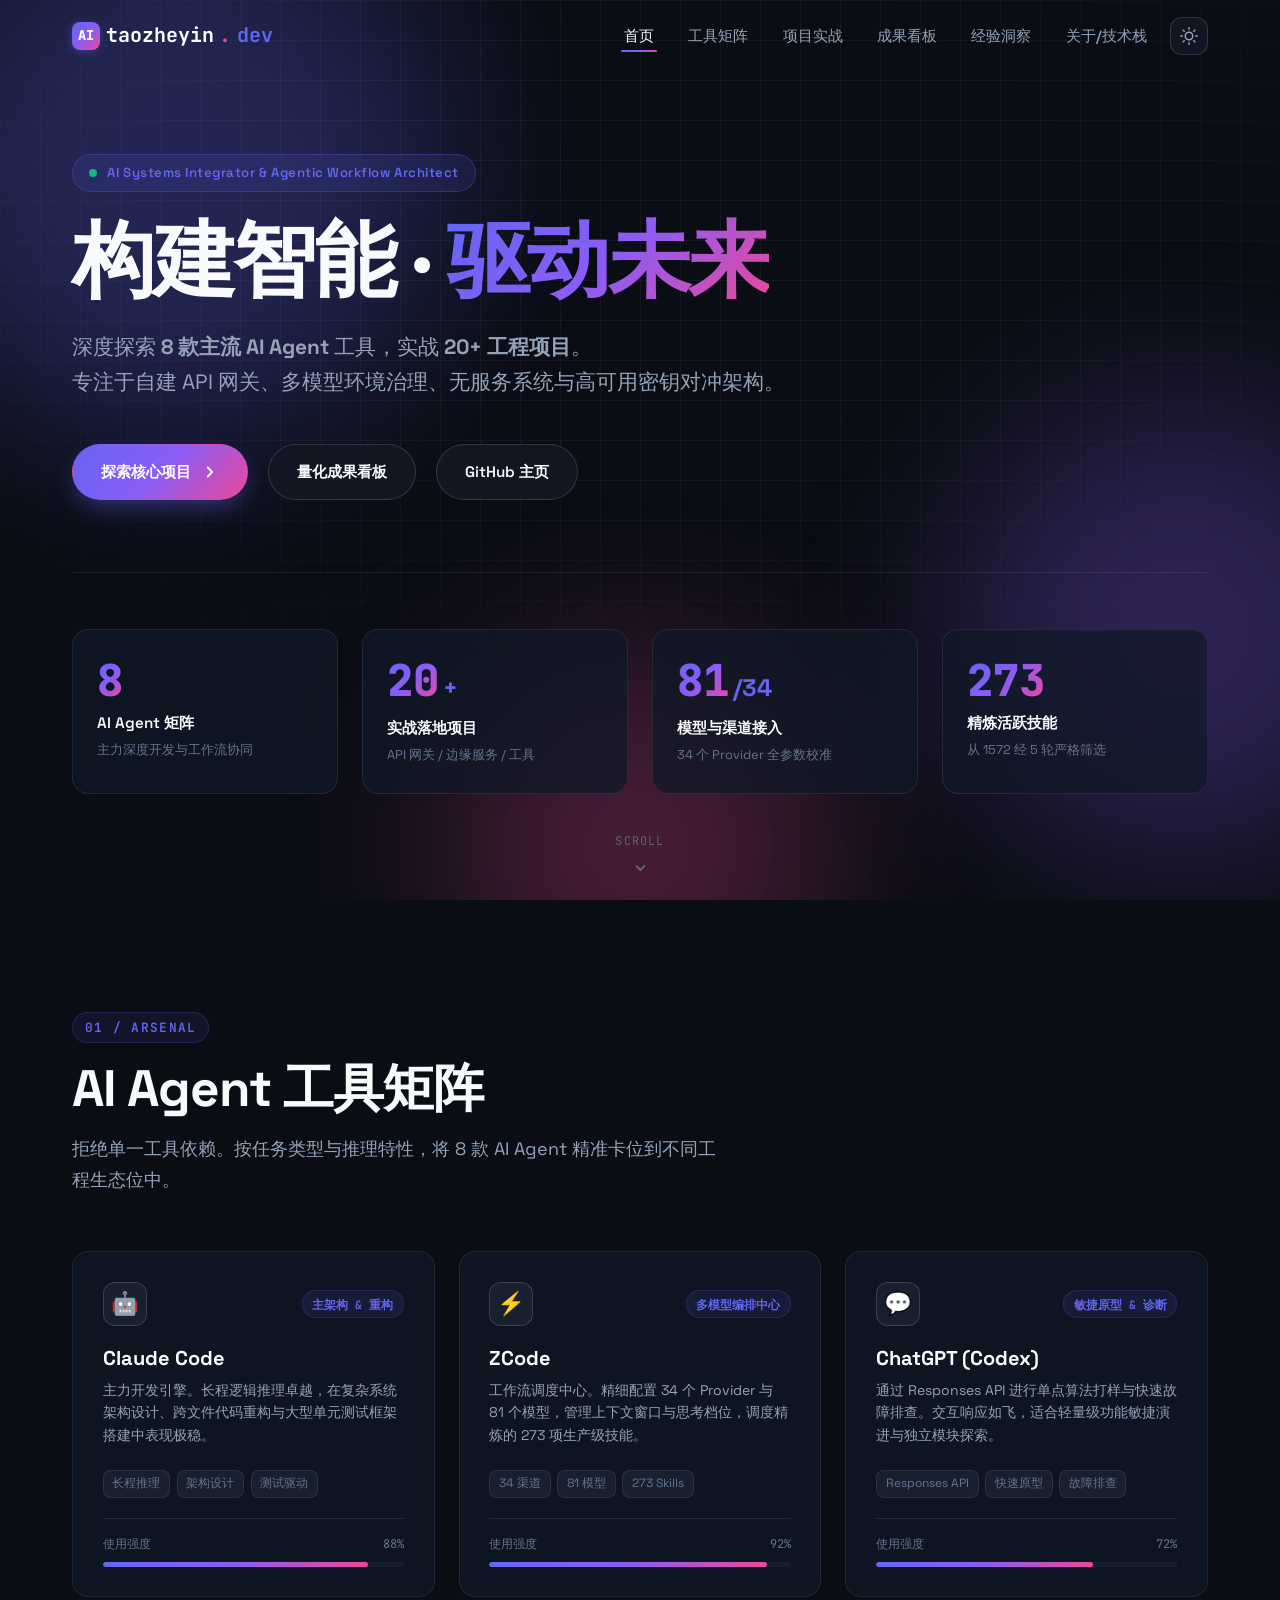
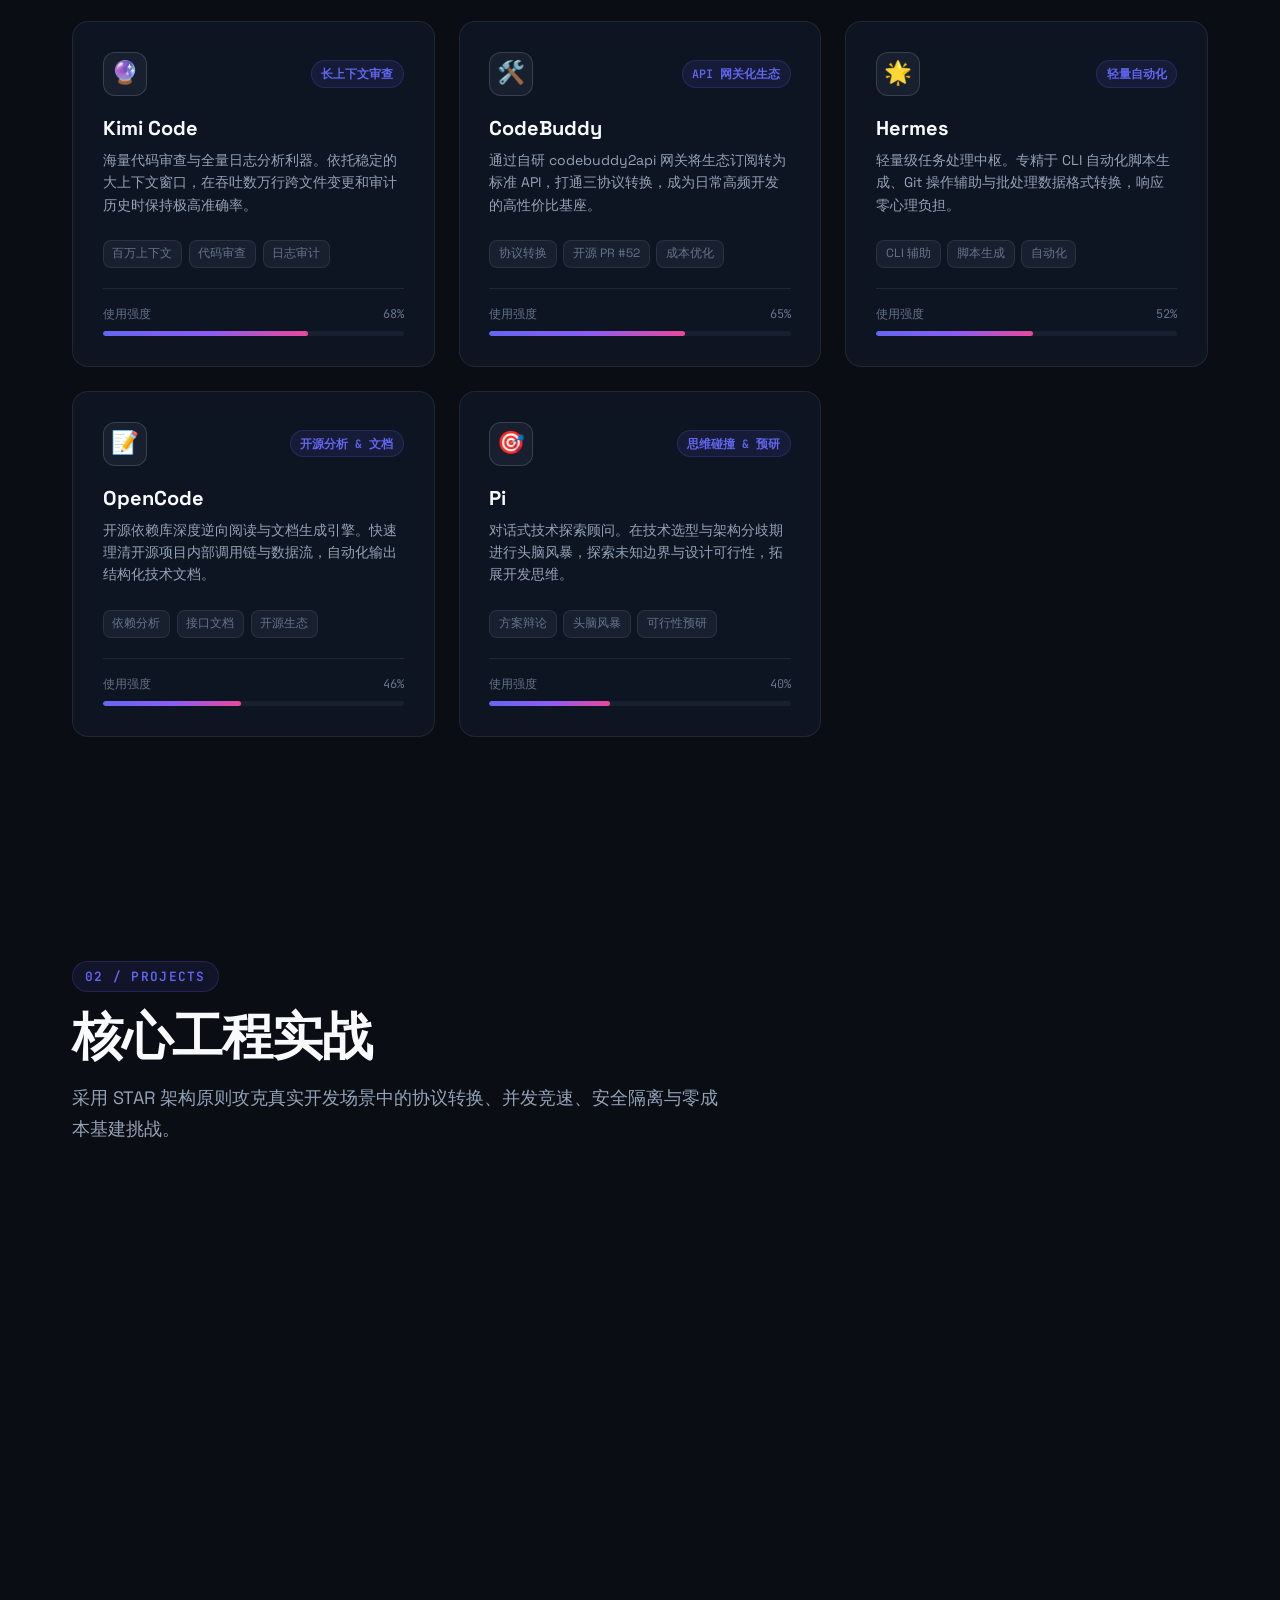
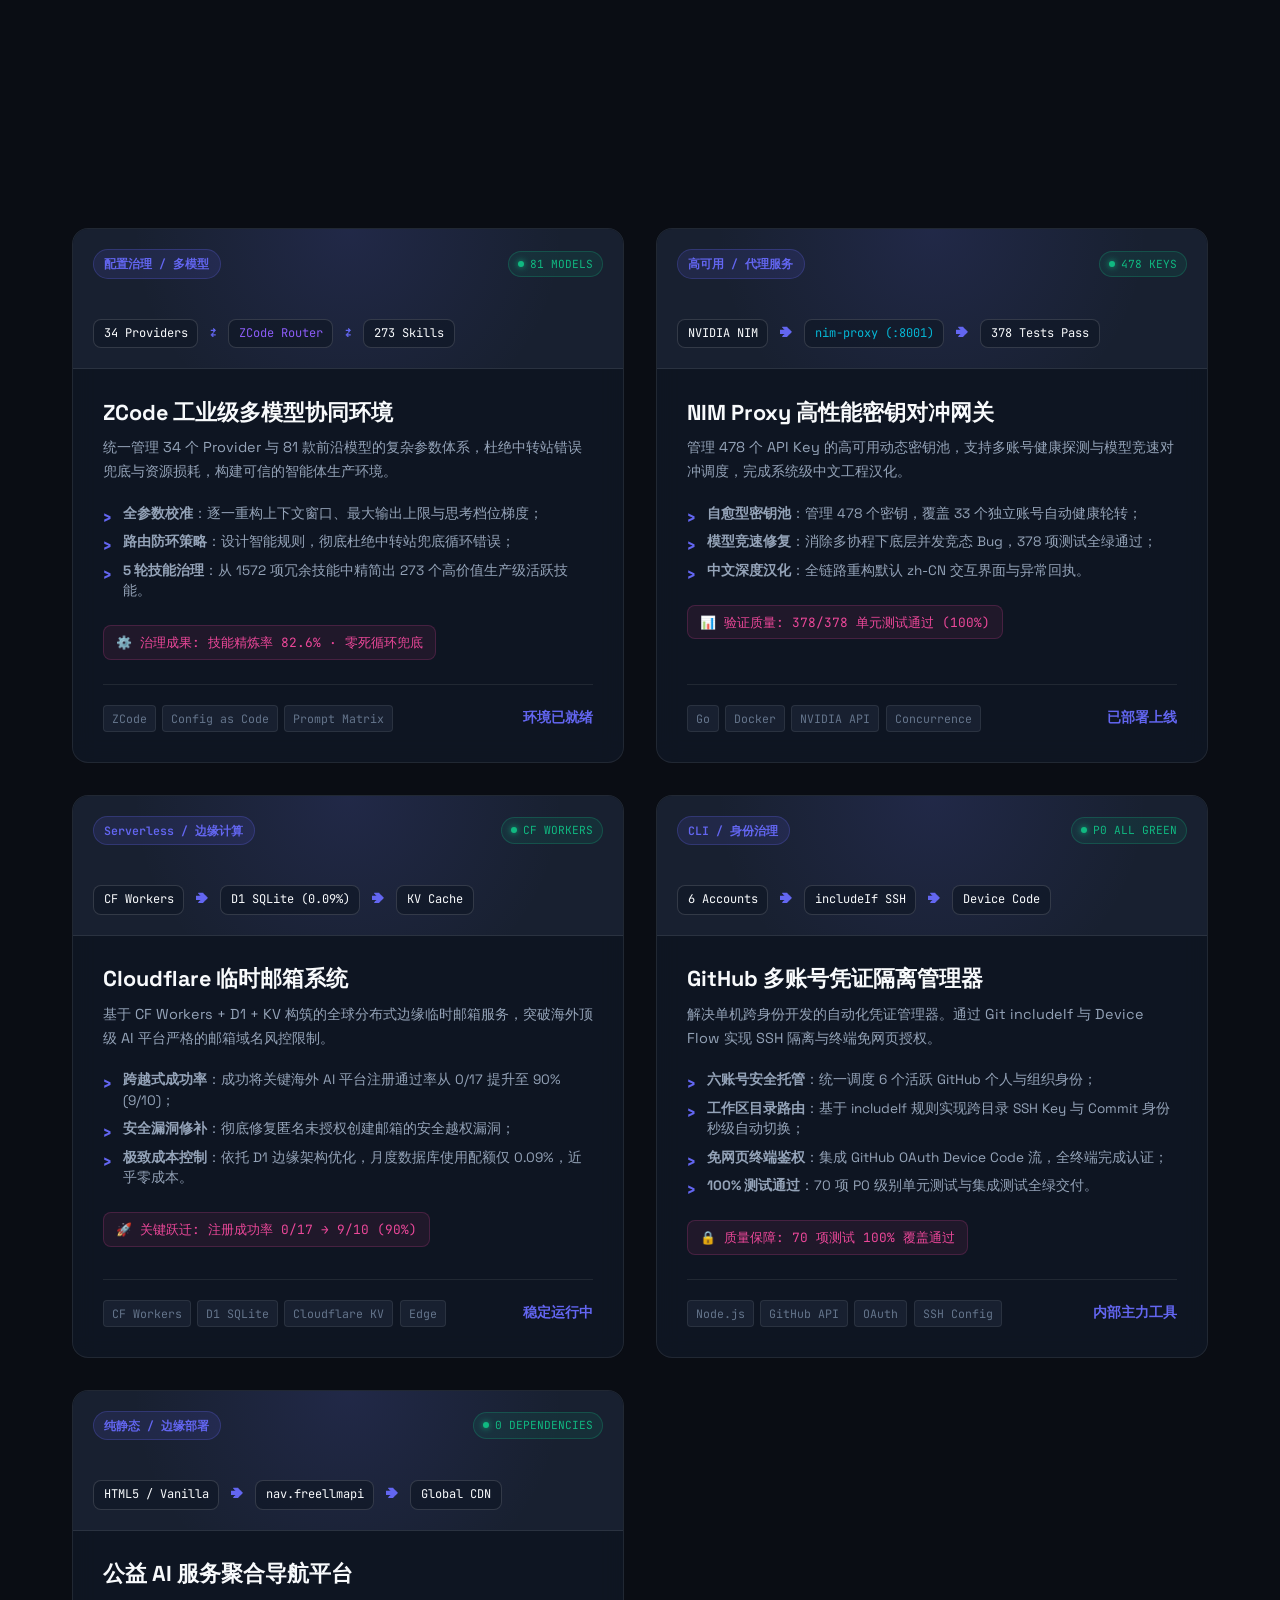
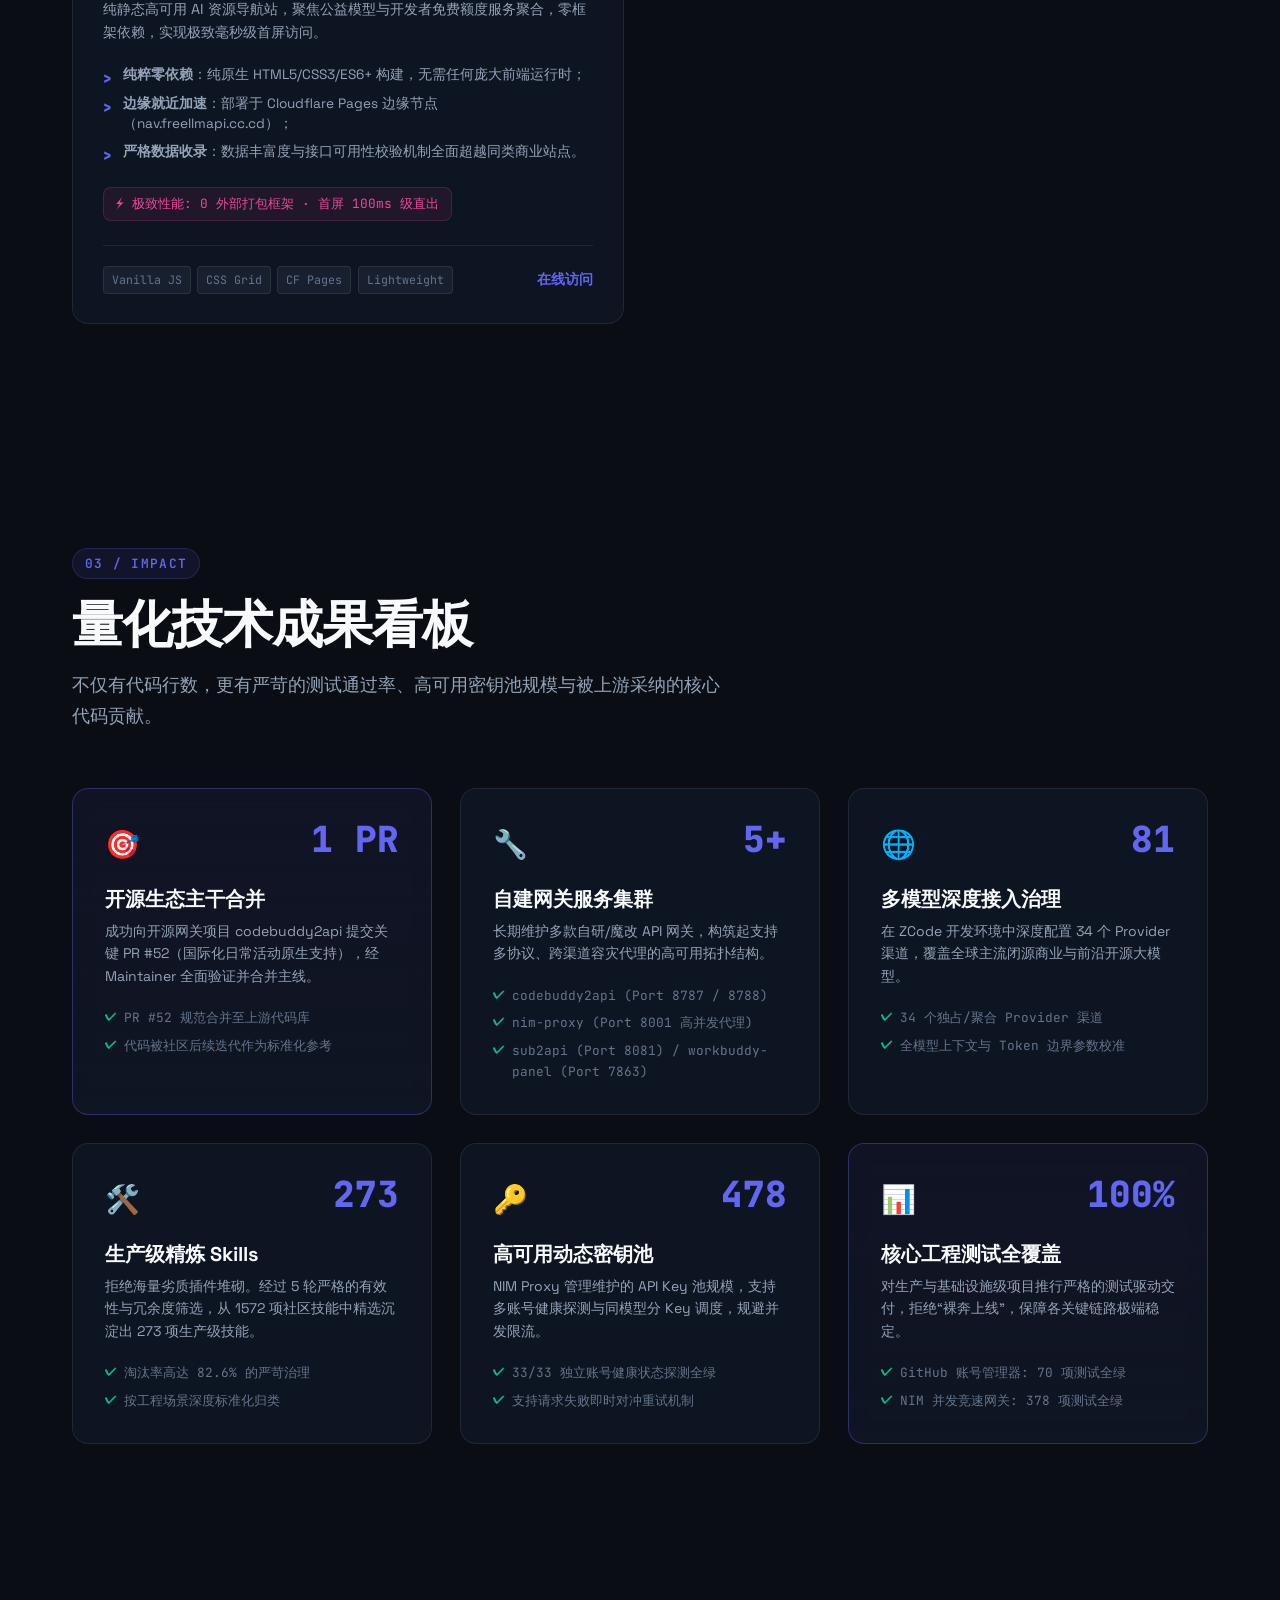
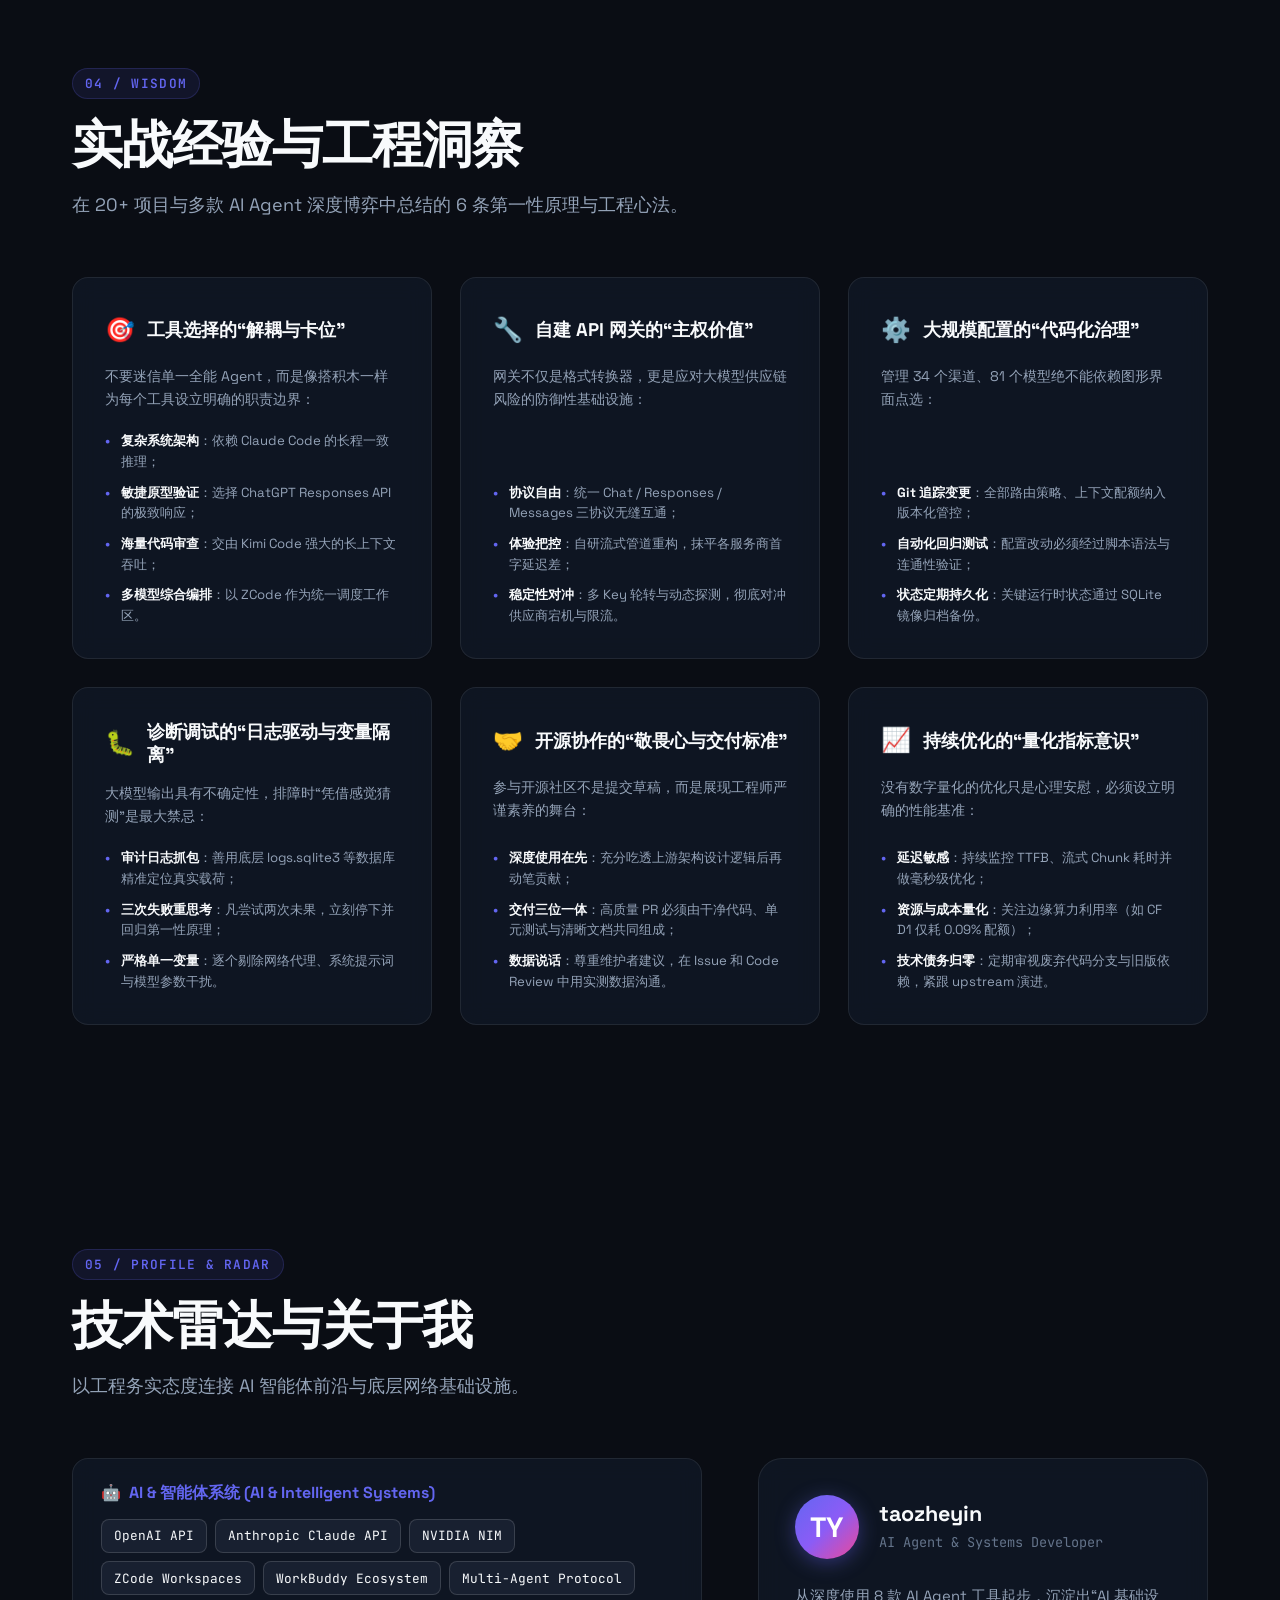
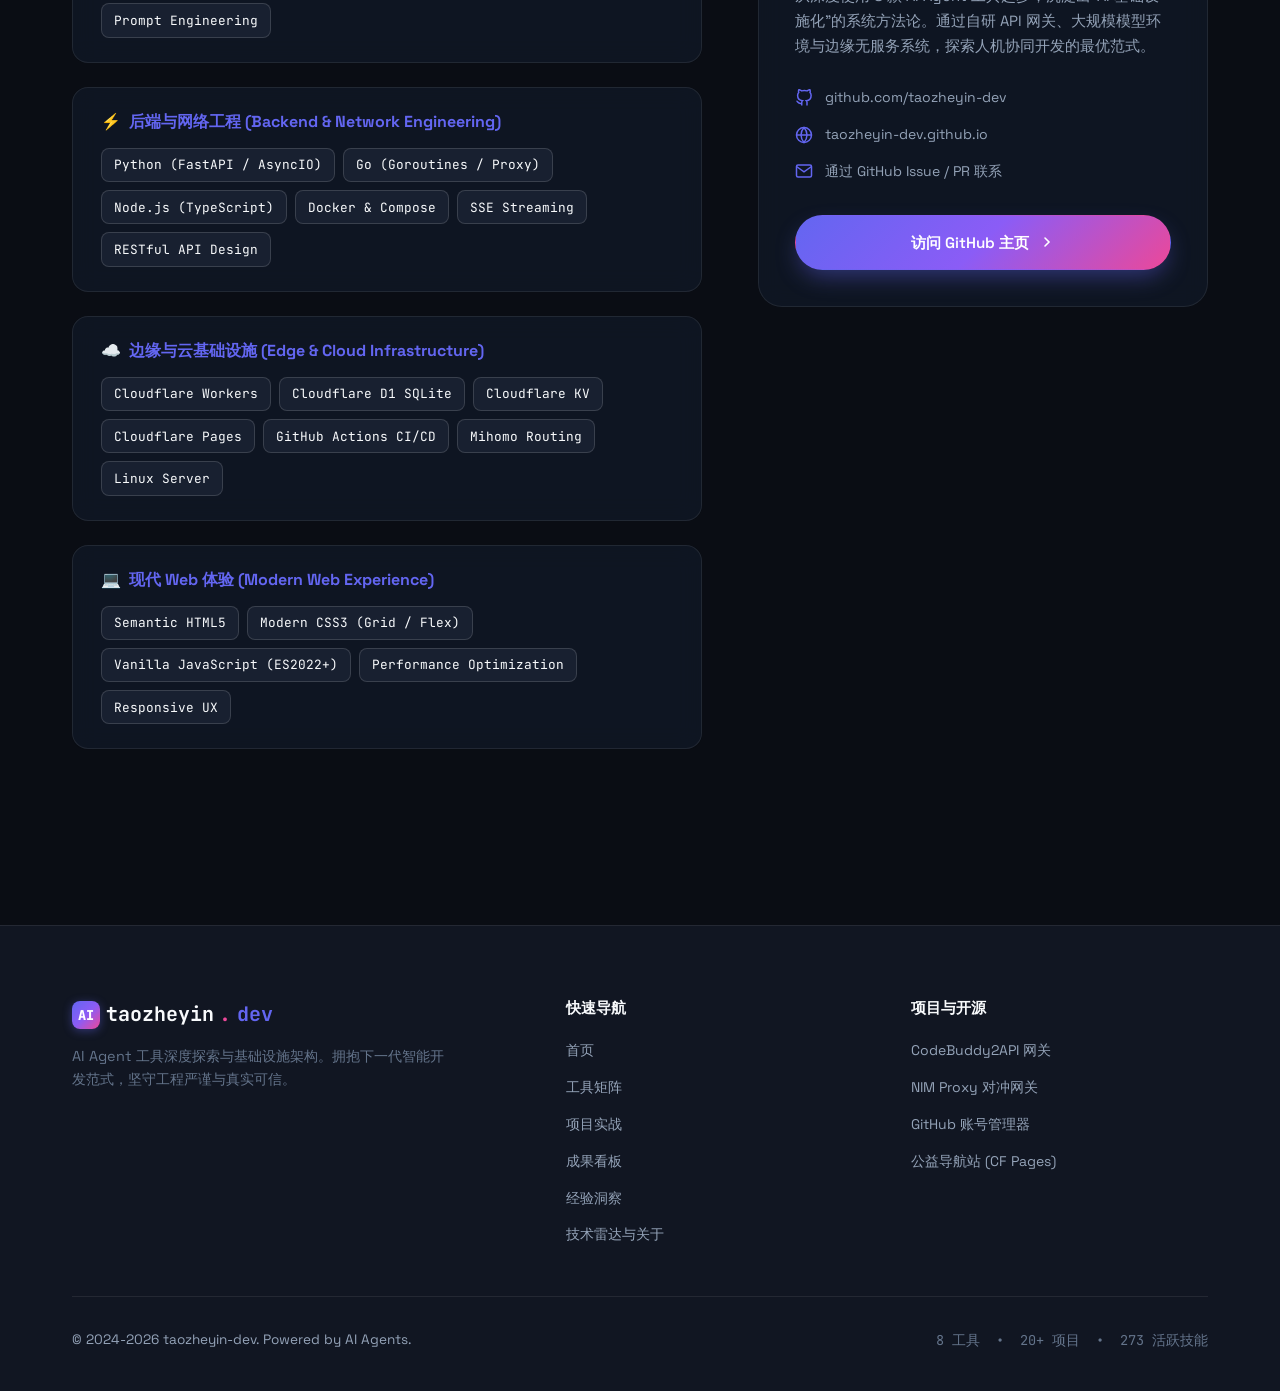
==== commit baa82d21: "feat: comprehensive redesign - zero-delay speed optimization, dual-theme UI, and full technical cont" ====
--- a/index.html
+++ b/index.html
@@ -1,920 +1,1047 @@
 <!DOCTYPE html>
-<html lang="zh-CN">
+<html lang="zh-CN" data-theme="dark">
 <head>
     <meta charset="UTF-8">
     <meta name="viewport" content="width=device-width, initial-scale=1.0">
     <title>AI Agent 工具实践之旅 | taozheyin-dev</title>
-    <link rel="stylesheet" href="style.css">
+    <meta name="description" content="记录深度使用 8 款 AI Agent 工具、落地 20+ 实战项目的架构实践、API 网关开发与工程洞察。">
+    
+    <!-- Google Fonts with display=swap & local system fallbacks -->
     <link rel="preconnect" href="https://fonts.googleapis.com">
     <link rel="preconnect" href="https://fonts.gstatic.com" crossorigin>
-    <link href="https://fonts.googleapis.com/css2?family=Space+Grotesk:wght@300;400;500;600;700&display=swap" rel="stylesheet">
+    <link href="https://fonts.googleapis.com/css2?family=Space+Grotesk:wght@400;500;600;700;800&family=JetBrains+Mono:wght@400;500;700&display=swap" rel="stylesheet">
+    
+    <!-- Core Stylesheet -->
+    <link rel="stylesheet" href="style.css">
+
+    <!-- Deferred JS Execution for Instant First Paint -->
+    <script src="script.js" defer></script>
 </head>
 <body>
-    <!-- Loading Screen -->
-    <div class="loading-screen">
-        <div class="loading-content">
-            <div class="loading-spinner"></div>
-            <p class="loading-text">Loading Experience...</p>
-        </div>
-    </div>
-
-    <!-- Cursor Follower -->
-    <div class="cursor-dot"></div>
-    <div class="cursor-outline"></div>
-
-    <!-- Navigation -->
-    <nav class="navbar">
+    <!-- Top Reading Progress Indicator -->
+    <div class="reading-progress-bar" id="readingProgress"></div>
+
+    <!-- Background Blueprint Grid Pattern Canvas -->
+    <div class="bg-grid-canvas"></div>
+
+    <!-- Navigation Header -->
+    <nav class="navbar" id="navbar">
         <div class="nav-container">
-            <div class="nav-logo">
+            <a href="#home" class="nav-logo">
+                <span class="logo-icon">AI</span>
                 <span class="logo-text">taozheyin</span>
                 <span class="logo-dot">.</span>
                 <span class="logo-dev">dev</span>
+            </a>
+
+            <div class="nav-actions">
+                <ul class="nav-menu" id="navMenu">
+                    <li><a href="#home" class="nav-link active">首页</a></li>
+                    <li><a href="#tools" class="nav-link">工具矩阵</a></li>
+                    <li><a href="#work" class="nav-link">项目实战</a></li>
+                    <li><a href="#achievements" class="nav-link">成果看板</a></li>
+                    <li><a href="#insights" class="nav-link">经验洞察</a></li>
+                    <li><a href="#about" class="nav-link">关于/技术栈</a></li>
+                </ul>
+
+                <!-- Theme Toggle Button -->
+                <button class="theme-toggle-btn" id="themeToggle" aria-label="切换深浅主题" title="切换深浅主题">
+                    <svg class="theme-icon-sun" viewBox="0 0 24 24">
+                        <circle cx="12" cy="12" r="5"></circle>
+                        <line x1="12" y1="1" x2="12" y2="3"></line>
+                        <line x1="12" y1="21" x2="12" y2="23"></line>
+                        <line x1="4.22" y1="4.22" x2="5.64" y2="5.64"></line>
+                        <line x1="18.36" y1="18.36" x2="19.78" y2="19.78"></line>
+                        <line x1="1" y1="12" x2="3" y2="12"></line>
+                        <line x1="21" y1="12" x2="23" y2="12"></line>
+                        <line x1="4.22" y1="19.78" x2="5.64" y2="18.36"></line>
+                        <line x1="18.36" y1="5.64" x2="19.78" y2="4.22"></line>
+                    </svg>
+                    <svg class="theme-icon-moon" viewBox="0 0 24 24">
+                        <path d="M21 12.79A9 9 0 1 1 11.21 3 7 7 0 0 0 21 12.79z"></path>
+                    </svg>
+                </button>
+
+                <!-- Mobile Menu Hamburger -->
+                <button class="menu-toggle" id="menuToggle" aria-label="展开导航菜单">
+                    <span></span>
+                    <span></span>
+                    <span></span>
+                </button>
             </div>
-            <button class="menu-toggle" aria-label="Toggle menu">
-                <span></span>
-                <span></span>
-                <span></span>
-            </button>
-            <ul class="nav-menu">
-                <li><a href="#home" class="nav-link">首页</a></li>
-                <li><a href="#work" class="nav-link">作品</a></li>
-                <li><a href="#tools" class="nav-link">工具</a></li>
-                <li><a href="#about" class="nav-link">关于</a></li>
-            </ul>
         </div>
     </nav>
 
-    <!-- Hero Section -->
-    <section id="home" class="hero-section">
-        <div class="hero-background">
-            <div class="gradient-sphere sphere-1"></div>
-            <div class="gradient-sphere sphere-2"></div>
-            <div class="gradient-sphere sphere-3"></div>
-        </div>
-        
-        <div class="hero-content">
-            <div class="hero-text">
-                <p class="hero-label">AI Development & Innovation</p>
-                <h1 class="hero-title">
-                    <span class="title-line">构建智能</span>
-                    <span class="title-line">驱动未来</span>
+    <!-- Main Content Container -->
+    <main>
+        <!-- Hero Section -->
+        <section id="home" class="hero-section">
+            <div class="hero-background">
+                <div class="gradient-sphere sphere-1"></div>
+                <div class="gradient-sphere sphere-2"></div>
+                <div class="gradient-sphere sphere-3"></div>
+            </div>
+
+            <div class="container hero-content">
+                <div class="hero-badge-wrap fade-in-entry">
+                    <div class="hero-badge">
+                        <span class="beacon-pulse"></span>
+                        <span>AI Systems Integrator & Agentic Workflow Architect</span>
+                    </div>
+                </div>
+
+                <h1 class="hero-title fade-in-entry">
+                    <span>构建智能</span> · <span class="title-gradient">驱动未来</span>
                 </h1>
-                <p class="hero-description">
-                    深度探索 8 款 AI Agent 工具，实战 20+ 项目，<br>
-                    打造下一代智能开发体验
+
+                <p class="hero-description fade-in-entry">
+                    深度探索 <strong>8 款主流 AI Agent</strong> 工具，实战 <strong>20+ 工程项目</strong>。<br>
+                    专注于自建 API 网关、多模型环境治理、无服务系统与高可用密钥对冲架构。
                 </p>
-                <div class="hero-cta">
-                    <a href="#work" class="btn-primary">
-                        <span>探索作品</span>
-                        <svg width="20" height="20" viewBox="0 0 20 20" fill="none">
+
+                <div class="hero-cta fade-in-entry">
+                    <a href="#work" class="btn btn-primary">
+                        <span>探索核心项目</span>
+                        <svg width="18" height="18" viewBox="0 0 20 20" fill="none">
                             <path d="M7.5 15L12.5 10L7.5 5" stroke="currentColor" stroke-width="2" stroke-linecap="round"/>
                         </svg>
                     </a>
-                    <a href="https://github.com/taozheyin-dev" class="btn-secondary" target="_blank">
-                        <span>GitHub</span>
+                    <a href="#achievements" class="btn btn-secondary">
+                        <span>量化成果看板</span>
                     </a>
+                    <a href="https://github.com/taozheyin-dev" class="btn btn-secondary" target="_blank" rel="noopener noreferrer">
+                        <span>GitHub 主页</span>
+                    </a>
+                </div>
+
+                <!-- 4 Major Impact Metrics -->
+                <div class="hero-stats-grid fade-in-entry">
+                    <div class="hero-stat-card">
+                        <div class="stat-value-wrap">
+                            <span class="stat-value" data-target="8">0</span>
+                        </div>
+                        <div class="stat-label">AI Agent 矩阵</div>
+                        <div class="stat-sublabel">主力深度开发与工作流协同</div>
+                    </div>
+
+                    <div class="hero-stat-card">
+                        <div class="stat-value-wrap">
+                            <span class="stat-value" data-target="20">0</span>
+                            <span class="stat-suffix">+</span>
+                        </div>
+                        <div class="stat-label">实战落地项目</div>
+                        <div class="stat-sublabel">API 网关 / 边缘服务 / 工具</div>
+                    </div>
+
+                    <div class="hero-stat-card">
+                        <div class="stat-value-wrap">
+                            <span class="stat-value" data-target="81">0</span>
+                            <span class="stat-suffix">/34</span>
+                        </div>
+                        <div class="stat-label">模型与渠道接入</div>
+                        <div class="stat-sublabel">34 个 Provider 全参数校准</div>
+                    </div>
+
+                    <div class="hero-stat-card">
+                        <div class="stat-value-wrap">
+                            <span class="stat-value" data-target="273">0</span>
+                        </div>
+                        <div class="stat-label">精炼活跃技能</div>
+                        <div class="stat-sublabel">从 1572 经 5 轮严格筛选</div>
+                    </div>
                 </div>
             </div>
-            
-            <div class="hero-stats-grid">
-                <div class="stat-card">
-                    <div class="stat-value" data-target="8">0</div>
-                    <div class="stat-label">AI 工具</div>
-                </div>
-                <div class="stat-card">
-                    <div class="stat-value" data-target="20">0</div>
-                    <div class="stat-label">实战项目</div>
-                </div>
-                <div class="stat-card">
-                    <div class="stat-value" data-target="34">0</div>
-                    <div class="stat-label">API 渠道</div>
-                </div>
-                <div class="stat-card">
-                    <div class="stat-value" data-target="273">0</div>
-                    <div class="stat-label">活跃技能</div>
-                </div>
+
+            <div class="scroll-indicator">
+                <span>SCROLL</span>
+                <svg width="16" height="16" viewBox="0 0 16 16" fill="none">
+                    <path d="M4 6L8 10L12 6" stroke="currentColor" stroke-width="2" stroke-linecap="round"/>
+                </svg>
             </div>
-        </div>
-        
-        <div class="scroll-indicator">
-            <span>向下滚动</span>
-            <div class="scroll-line"></div>
-        </div>
-    </section>
-
-    <!-- Work Section -->
-    <section id="work" class="work-section">
-        <div class="container">
-            <div class="section-header">
-                <span class="section-number">01</span>
-                <h2 class="section-title">精选项目</h2>
-                <p class="section-intro">探索 AI 驱动的创新解决方案</p>
+        </section>
+
+        <!-- Section 1: AI Agent Tools Matrix (#tools) -->
+        <section id="tools" class="section tools-section">
+            <div class="container">
+                <div class="section-header fade-in-entry">
+                    <span class="section-tag">01 / Arsenal</span>
+                    <h2 class="section-title">AI Agent 工具矩阵</h2>
+                    <p class="section-intro">
+                        拒绝单一工具依赖。按任务类型与推理特性，将 8 款 AI Agent 精准卡位到不同工程生态位中。
+                    </p>
+                </div>
+
+                <div class="tools-grid">
+                    <!-- Claude Code -->
+                    <div class="tool-card fade-in-entry">
+                        <div class="tool-card-header">
+                            <div class="tool-badge-icon">🤖</div>
+                            <span class="tool-role-tag">主架构 & 重构</span>
+                        </div>
+                        <h3 class="tool-name">Claude Code</h3>
+                        <p class="tool-desc">主力开发引擎。长程逻辑推理卓越，在复杂系统架构设计、跨文件代码重构与大型单元测试框架搭建中表现极稳。</p>
+                        <div class="tool-features">
+                            <span class="tool-feature-chip">长程推理</span>
+                            <span class="tool-feature-chip">架构设计</span>
+                            <span class="tool-feature-chip">测试驱动</span>
+                        </div>
+                        <div class="tool-intensity-wrap">
+                            <div class="intensity-label-row">
+                                <span>使用强度</span>
+                                <span class="mono-num">88%</span>
+                            </div>
+                            <div class="intensity-track">
+                                <div class="intensity-bar" style="--level: 88%"></div>
+                            </div>
+                        </div>
+                    </div>
+
+                    <!-- ZCode -->
+                    <div class="tool-card fade-in-entry">
+                        <div class="tool-card-header">
+                            <div class="tool-badge-icon">⚡</div>
+                            <span class="tool-role-tag">多模型编排中心</span>
+                        </div>
+                        <h3 class="tool-name">ZCode</h3>
+                        <p class="tool-desc">工作流调度中心。精细配置 34 个 Provider 与 81 个模型，管理上下文窗口与思考档位，调度精炼的 273 项生产级技能。</p>
+                        <div class="tool-features">
+                            <span class="tool-feature-chip">34 渠道</span>
+                            <span class="tool-feature-chip">81 模型</span>
+                            <span class="tool-feature-chip">273 Skills</span>
+                        </div>
+                        <div class="tool-intensity-wrap">
+                            <div class="intensity-label-row">
+                                <span>使用强度</span>
+                                <span class="mono-num">92%</span>
+                            </div>
+                            <div class="intensity-track">
+                                <div class="intensity-bar" style="--level: 92%"></div>
+                            </div>
+                        </div>
+                    </div>
+
+                    <!-- ChatGPT Codex -->
+                    <div class="tool-card fade-in-entry">
+                        <div class="tool-card-header">
+                            <div class="tool-badge-icon">💬</div>
+                            <span class="tool-role-tag">敏捷原型 & 诊断</span>
+                        </div>
+                        <h3 class="tool-name">ChatGPT (Codex)</h3>
+                        <p class="tool-desc">通过 Responses API 进行单点算法打样与快速故障排查。交互响应如飞，适合轻量级功能敏捷演进与独立模块探索。</p>
+                        <div class="tool-features">
+                            <span class="tool-feature-chip">Responses API</span>
+                            <span class="tool-feature-chip">快速原型</span>
+                            <span class="tool-feature-chip">故障排查</span>
+                        </div>
+                        <div class="tool-intensity-wrap">
+                            <div class="intensity-label-row">
+                                <span>使用强度</span>
+                                <span class="mono-num">72%</span>
+                            </div>
+                            <div class="intensity-track">
+                                <div class="intensity-bar" style="--level: 72%"></div>
+                            </div>
+                        </div>
+                    </div>
+
+                    <!-- Kimi Code -->
+                    <div class="tool-card fade-in-entry">
+                        <div class="tool-card-header">
+                            <div class="tool-badge-icon">🔮</div>
+                            <span class="tool-role-tag">长上下文审查</span>
+                        </div>
+                        <h3 class="tool-name">Kimi Code</h3>
+                        <p class="tool-desc">海量代码审查与全量日志分析利器。依托稳定的大上下文窗口，在吞吐数万行跨文件变更和审计历史时保持极高准确率。</p>
+                        <div class="tool-features">
+                            <span class="tool-feature-chip">百万上下文</span>
+                            <span class="tool-feature-chip">代码审查</span>
+                            <span class="tool-feature-chip">日志审计</span>
+                        </div>
+                        <div class="tool-intensity-wrap">
+                            <div class="intensity-label-row">
+                                <span>使用强度</span>
+                                <span class="mono-num">68%</span>
+                            </div>
+                            <div class="intensity-track">
+                                <div class="intensity-bar" style="--level: 68%"></div>
+                            </div>
+                        </div>
+                    </div>
+
+                    <!-- CodeBuddy -->
+                    <div class="tool-card fade-in-entry">
+                        <div class="tool-card-header">
+                            <div class="tool-badge-icon">🛠️</div>
+                            <span class="tool-role-tag">API 网关化生态</span>
+                        </div>
+                        <h3 class="tool-name">CodeBuddy</h3>
+                        <p class="tool-desc">通过自研 codebuddy2api 网关将生态订阅转为标准 API，打通三协议转换，成为日常高频开发的高性价比基座。</p>
+                        <div class="tool-features">
+                            <span class="tool-feature-chip">协议转换</span>
+                            <span class="tool-feature-chip">开源 PR #52</span>
+                            <span class="tool-feature-chip">成本优化</span>
+                        </div>
+                        <div class="tool-intensity-wrap">
+                            <div class="intensity-label-row">
+                                <span>使用强度</span>
+                                <span class="mono-num">65%</span>
+                            </div>
+                            <div class="intensity-track">
+                                <div class="intensity-bar" style="--level: 65%"></div>
+                            </div>
+                        </div>
+                    </div>
+
+                    <!-- Hermes -->
+                    <div class="tool-card fade-in-entry">
+                        <div class="tool-card-header">
+                            <div class="tool-badge-icon">🌟</div>
+                            <span class="tool-role-tag">轻量自动化</span>
+                        </div>
+                        <h3 class="tool-name">Hermes</h3>
+                        <p class="tool-desc">轻量级任务处理中枢。专精于 CLI 自动化脚本生成、Git 操作辅助与批处理数据格式转换，响应零心理负担。</p>
+                        <div class="tool-features">
+                            <span class="tool-feature-chip">CLI 辅助</span>
+                            <span class="tool-feature-chip">脚本生成</span>
+                            <span class="tool-feature-chip">自动化</span>
+                        </div>
+                        <div class="tool-intensity-wrap">
+                            <div class="intensity-label-row">
+                                <span>使用强度</span>
+                                <span class="mono-num">52%</span>
+                            </div>
+                            <div class="intensity-track">
+                                <div class="intensity-bar" style="--level: 52%"></div>
+                            </div>
+                        </div>
+                    </div>
+
+                    <!-- OpenCode -->
+                    <div class="tool-card fade-in-entry">
+                        <div class="tool-card-header">
+                            <div class="tool-badge-icon">📝</div>
+                            <span class="tool-role-tag">开源分析 & 文档</span>
+                        </div>
+                        <h3 class="tool-name">OpenCode</h3>
+                        <p class="tool-desc">开源依赖库深度逆向阅读与文档生成引擎。快速理清开源项目内部调用链与数据流，自动化输出结构化技术文档。</p>
+                        <div class="tool-features">
+                            <span class="tool-feature-chip">依赖分析</span>
+                            <span class="tool-feature-chip">接口文档</span>
+                            <span class="tool-feature-chip">开源生态</span>
+                        </div>
+                        <div class="tool-intensity-wrap">
+                            <div class="intensity-label-row">
+                                <span>使用强度</span>
+                                <span class="mono-num">46%</span>
+                            </div>
+                            <div class="intensity-track">
+                                <div class="intensity-bar" style="--level: 46%"></div>
+                            </div>
+                        </div>
+                    </div>
+
+                    <!-- Pi -->
+                    <div class="tool-card fade-in-entry">
+                        <div class="tool-card-header">
+                            <div class="tool-badge-icon">🎯</div>
+                            <span class="tool-role-tag">思维碰撞 & 预研</span>
+                        </div>
+                        <h3 class="tool-name">Pi</h3>
+                        <p class="tool-desc">对话式技术探索顾问。在技术选型与架构分歧期进行头脑风暴，探索未知边界与设计可行性，拓展开发思维。</p>
+                        <div class="tool-features">
+                            <span class="tool-feature-chip">方案辩论</span>
+                            <span class="tool-feature-chip">头脑风暴</span>
+                            <span class="tool-feature-chip">可行性预研</span>
+                        </div>
+                        <div class="tool-intensity-wrap">
+                            <div class="intensity-label-row">
+                                <span>使用强度</span>
+                                <span class="mono-num">40%</span>
+                            </div>
+                            <div class="intensity-track">
+                                <div class="intensity-bar" style="--level: 40%"></div>
+                            </div>
+                        </div>
+                    </div>
+                </div>
             </div>
-
-            <div class="project-grid">
-                <article class="project-card featured">
-                    <div class="project-image">
-                        <div class="project-overlay">
-                            <span class="project-tag">API 网关</span>
-                            <span class="project-tag">开源贡献</span>
-                        </div>
-                    </div>
-                    <div class="project-content">
-                        <h3 class="project-title">CodeBuddy2API 网关</h3>
-                        <p class="project-desc">将 WorkBuddy/CodeBuddy 订阅转换为标准 OpenAI 和 Anthropic API，支持三种协议互转，实现 realtime 流式传输</p>
-                        <ul class="project-highlights">
-                            <li>✓ 支持 Chat、Responses、Messages 三协议</li>
-                            <li>✓ 贡献 PR #52 成功合并上游</li>
-                            <li>✓ 完成 v1.2.7 → v1.3.6 升级</li>
-                        </ul>
-                        <div class="project-footer">
-                            <div class="project-stack">
-                                <span>Python</span>
-                                <span>Docker</span>
-                                <span>OpenAI API</span>
-                            </div>
-                            <a href="#" class="project-link">
-                                <span>查看详情</span>
-                                <svg width="16" height="16" viewBox="0 0 16 16" fill="none">
-                                    <path d="M6 12L10 8L6 4" stroke="currentColor" stroke-width="2"/>
-                                </svg>
-                            </a>
-                        </div>
-                    </div>
-                </article>
-
-                <article class="project-card">
-                    <div class="project-image">
-                        <div class="project-overlay">
-                            <span class="project-tag">配置管理</span>
-                        </div>
-                    </div>
-                    <div class="project-content">
-                        <h3 class="project-title">ZCode 多模型环境</h3>
-                        <p class="project-desc">配置 34 个 provider、81 个模型的强大开发环境，管理 273 个精选技能</p>
-                        <div class="project-stats">
-                            <div class="stat"><span>34</span> Providers</div>
-                            <div class="stat"><span>81</span> Models</div>
-                            <div class="stat"><span>273</span> Skills</div>
-                        </div>
-                    </div>
-                </article>
-
-                <article class="project-card">
-                    <div class="project-image">
-                        <div class="project-overlay">
-                            <span class="project-tag">高性能</span>
-                        </div>
-                    </div>
-                    <div class="project-content">
-                        <h3 class="project-title">NIM Proxy 部署</h3>
-                        <p class="project-desc">NVIDIA API 网关，管理 478 个密钥池，完成汉化和模型竞速修复</p>
-                        <div class="project-stats">
-                            <div class="stat"><span>478</span> Keys</div>
-                            <div class="stat"><span>378</span> Tests Pass</div>
-                        </div>
-                    </div>
-                </article>
-
-                <article class="project-card">
-                    <div class="project-image">
-                        <div class="project-overlay">
-                            <span class="project-tag">Serverless</span>
-                        </div>
-                    </div>
-                    <div class="project-content">
-                        <h3 class="project-title">临时邮箱服务</h3>
-                        <p class="project-desc">基于 Cloudflare Workers + D1 + KV 的无服务器邮箱系统，提升注册成功率至 90%</p>
-                        <div class="project-highlight">成功率: 0/17 → 9/10</div>
-                    </div>
-                </article>
-
-                <article class="project-card">
-                    <div class="project-image">
-                        <div class="project-overlay">
-                            <span class="project-tag">Web App</span>
-                        </div>
-                    </div>
-                    <div class="project-content">
-                        <h3 class="project-title">GitHub 账号管理器</h3>
-                        <p class="project-desc">多账号管理工具，实现设备码登录验证，70 个测试全通过</p>
-                        <div class="project-badge">P0 级别</div>
-                    </div>
-                </article>
-
-                <article class="project-card">
-                    <div class="project-image">
-                        <div class="project-overlay">
-                            <span class="project-tag">Static Site</span>
-                        </div>
-                    </div>
-                    <div class="project-content">
-                        <h3 class="project-title">公益导航站</h3>
-                        <p class="project-desc">AI 服务聚合导航平台，纯静态实现，计划部署到 Cloudflare Pages</p>
-                    </div>
-                </article>
+        </section>
+
+        <!-- Section 2: Featured Engineering Projects (#work) -->
+        <section id="work" class="section work-section">
+            <div class="container">
+                <div class="section-header fade-in-entry">
+                    <span class="section-tag">02 / Projects</span>
+                    <h2 class="section-title">核心工程实战</h2>
+                    <p class="section-intro">
+                        采用 STAR 架构原则攻克真实开发场景中的协议转换、并发竞速、安全隔离与零成本基建挑战。
+                    </p>
+                </div>
+
+                <!-- Category Filter Switcher -->
+                <div class="filter-tabs fade-in-entry" id="projectFilter">
+                    <button class="filter-btn active" data-filter="all">全部项目 (6)</button>
+                    <button class="filter-btn" data-filter="gateway">API 网关与代理 (2)</button>
+                    <button class="filter-btn" data-filter="config">环境与配置治理 (1)</button>
+                    <button class="filter-btn" data-filter="serverless">Serverless & 工具 (3)</button>
+                </div>
+
+                <div class="projects-grid" id="projectsGrid">
+                    <!-- Project 1: CodeBuddy2API (Featured) -->
+                    <article class="project-card featured fade-in-entry" data-category="gateway">
+                        <div class="project-visual-header">
+                            <div class="project-visual-top">
+                                <span class="project-category-badge">API 网关 / 开源贡献</span>
+                                <span class="project-status-beacon">
+                                    <span class="beacon-dot"></span>
+                                    <span>PR #52 MERGED</span>
+                                </span>
+                            </div>
+                            <div class="project-arch-mockup">
+                                <span class="arch-node">WorkBuddy</span>
+                                <span class="arch-arrow">➔</span>
+                                <span class="arch-node" style="border-color: var(--brand-primary); color: var(--brand-primary)">codebuddy2api (:8787)</span>
+                                <span class="arch-arrow">➔</span>
+                                <span class="arch-node">OpenAI / Claude</span>
+                            </div>
+                        </div>
+                        <div class="project-body">
+                            <h3 class="project-name">CodeBuddy2API 协议转换网关</h3>
+                            <p class="project-summary">将闭源订阅生态转换为标准 OpenAI 和 Anthropic 协议，实现双向协议互转与 realtime 流式响应通道，彻底解决客户端首字延迟（TTFT）瓶颈。</p>
+                            <ul class="project-star-highlights">
+                                <li><strong>三协议无损转换</strong>：完整支持 Chat Completions、Responses 与 Messages 格式互转；</li>
+                                <li><strong>流式管道重构</strong>：引入 Realtime Chunk 边收边解机制，显著降低客户端首字时间；</li>
+                                <li><strong>生产级平滑升级</strong>：跨版本主导 v1.2.7 → v1.3.6 数据库迁移并验证数据兼容性；</li>
+                                <li><strong>开源主干合并</strong>：向官方提交 PR #52（国际化日常活动原生支持），经 Maintainer 验证合并上游。</li>
+                            </ul>
+                            <div class="project-metrics-pill">
+                                <span>🎯 核心收益: 降低 80% 接口开发成本 · 成功合入上游主干</span>
+                            </div>
+                            <div class="project-card-footer">
+                                <div class="project-stack-tags">
+                                    <span class="stack-tag">Python</span>
+                                    <span class="stack-tag">FastAPI</span>
+                                    <span class="stack-tag">Docker</span>
+                                    <span class="stack-tag">OpenAI API</span>
+                                    <span class="stack-tag">Anthropic</span>
+                                </div>
+                                <a href="https://github.com/taozheyin-dev" class="project-action-link" target="_blank" rel="noopener noreferrer">
+                                    <span>查看代码</span>
+                                    <svg width="14" height="14" viewBox="0 0 16 16" fill="none">
+                                        <path d="M6 12L10 8L6 4" stroke="currentColor" stroke-width="2"/>
+                                    </svg>
+                                </a>
+                            </div>
+                        </div>
+                    </article>
+
+                    <!-- Project 2: ZCode Environment -->
+                    <article class="project-card fade-in-entry" data-category="config">
+                        <div class="project-visual-header">
+                            <div class="project-visual-top">
+                                <span class="project-category-badge">配置治理 / 多模型</span>
+                                <span class="project-status-beacon">
+                                    <span class="beacon-dot"></span>
+                                    <span>81 MODELS</span>
+                                </span>
+                            </div>
+                            <div class="project-arch-mockup">
+                                <span class="arch-node">34 Providers</span>
+                                <span class="arch-arrow">⇄</span>
+                                <span class="arch-node" style="color: var(--brand-secondary)">ZCode Router</span>
+                                <span class="arch-arrow">⇄</span>
+                                <span class="arch-node">273 Skills</span>
+                            </div>
+                        </div>
+                        <div class="project-body">
+                            <h3 class="project-name">ZCode 工业级多模型协同环境</h3>
+                            <p class="project-summary">统一管理 34 个 Provider 与 81 款前沿模型的复杂参数体系，杜绝中转站错误兜底与资源损耗，构建可信的智能体生产环境。</p>
+                            <ul class="project-star-highlights">
+                                <li><strong>全参数校准</strong>：逐一重构上下文窗口、最大输出上限与思考档位梯度；</li>
+                                <li><strong>路由防环策略</strong>：设计智能规则，彻底杜绝中转站兜底循环错误；</li>
+                                <li><strong>5 轮技能治理</strong>：从 1572 项冗余技能中精简出 273 个高价值生产级活跃技能。</li>
+                            </ul>
+                            <div class="project-metrics-pill">
+                                <span>⚙️ 治理成果: 技能精炼率 82.6% · 零死循环兜底</span>
+                            </div>
+                            <div class="project-card-footer">
+                                <div class="project-stack-tags">
+                                    <span class="stack-tag">ZCode</span>
+                                    <span class="stack-tag">Config as Code</span>
+                                    <span class="stack-tag">Prompt Matrix</span>
+                                </div>
+                                <span class="project-action-link">环境已就绪</span>
+                            </div>
+                        </div>
+                    </article>
+
+                    <!-- Project 3: NIM Proxy -->
+                    <article class="project-card fade-in-entry" data-category="gateway">
+                        <div class="project-visual-header">
+                            <div class="project-visual-top">
+                                <span class="project-category-badge">高可用 / 代理服务</span>
+                                <span class="project-status-beacon">
+                                    <span class="beacon-dot"></span>
+                                    <span>478 KEYS</span>
+                                </span>
+                            </div>
+                            <div class="project-arch-mockup">
+                                <span class="arch-node">NVIDIA NIM</span>
+                                <span class="arch-arrow">➔</span>
+                                <span class="arch-node" style="color: var(--brand-cyan)">nim-proxy (:8001)</span>
+                                <span class="arch-arrow">➔</span>
+                                <span class="arch-node">378 Tests Pass</span>
+                            </div>
+                        </div>
+                        <div class="project-body">
+                            <h3 class="project-name">NIM Proxy 高性能密钥对冲网关</h3>
+                            <p class="project-summary">管理 478 个 API Key 的高可用动态密钥池，支持多账号健康探测与模型竞速对冲调度，完成系统级中文工程汉化。</p>
+                            <ul class="project-star-highlights">
+                                <li><strong>自愈型密钥池</strong>：管理 478 个密钥，覆盖 33 个独立账号自动健康轮转；</li>
+                                <li><strong>模型竞速修复</strong>：消除多协程下底层并发竞态 Bug，378 项测试全绿通过；</li>
+                                <li><strong>中文深度汉化</strong>：全链路重构默认 zh-CN 交互界面与异常回执。</li>
+                            </ul>
+                            <div class="project-metrics-pill">
+                                <span>📊 验证质量: 378/378 单元测试通过 (100%)</span>
+                            </div>
+                            <div class="project-card-footer">
+                                <div class="project-stack-tags">
+                                    <span class="stack-tag">Go</span>
+                                    <span class="stack-tag">Docker</span>
+                                    <span class="stack-tag">NVIDIA API</span>
+                                    <span class="stack-tag">Concurrence</span>
+                                </div>
+                                <span class="project-action-link">已部署上线</span>
+                            </div>
+                        </div>
+                    </article>
+
+                    <!-- Project 4: Temp Mail Service -->
+                    <article class="project-card fade-in-entry" data-category="serverless">
+                        <div class="project-visual-header">
+                            <div class="project-visual-top">
+                                <span class="project-category-badge">Serverless / 边缘计算</span>
+                                <span class="project-status-beacon">
+                                    <span class="beacon-dot"></span>
+                                    <span>CF WORKERS</span>
+                                </span>
+                            </div>
+                            <div class="project-arch-mockup">
+                                <span class="arch-node">CF Workers</span>
+                                <span class="arch-arrow">➔</span>
+                                <span class="arch-node">D1 SQLite (0.09%)</span>
+                                <span class="arch-arrow">➔</span>
+                                <span class="arch-node">KV Cache</span>
+                            </div>
+                        </div>
+                        <div class="project-body">
+                            <h3 class="project-name">Cloudflare 临时邮箱系统</h3>
+                            <p class="project-summary">基于 CF Workers + D1 + KV 构筑的全球分布式边缘临时邮箱服务，突破海外顶级 AI 平台严格的邮箱域名风控限制。</p>
+                            <ul class="project-star-highlights">
+                                <li><strong>跨越式成功率</strong>：成功将关键海外 AI 平台注册通过率从 0/17 提升至 90% (9/10)；</li>
+                                <li><strong>安全漏洞修补</strong>：彻底修复匿名未授权创建邮箱的安全越权漏洞；</li>
+                                <li><strong>极致成本控制</strong>：依托 D1 边缘架构优化，月度数据库使用配额仅 0.09%，近乎零成本。</li>
+                            </ul>
+                            <div class="project-metrics-pill">
+                                <span>🚀 关键跃迁: 注册成功率 0/17 → 9/10 (90%)</span>
+                            </div>
+                            <div class="project-card-footer">
+                                <div class="project-stack-tags">
+                                    <span class="stack-tag">CF Workers</span>
+                                    <span class="stack-tag">D1 SQLite</span>
+                                    <span class="stack-tag">Cloudflare KV</span>
+                                    <span class="stack-tag">Edge</span>
+                                </div>
+                                <span class="project-action-link">稳定运行中</span>
+                            </div>
+                        </div>
+                    </article>
+
+                    <!-- Project 5: GitHub Account Manager -->
+                    <article class="project-card fade-in-entry" data-category="serverless">
+                        <div class="project-visual-header">
+                            <div class="project-visual-top">
+                                <span class="project-category-badge">CLI / 身份治理</span>
+                                <span class="project-status-beacon">
+                                    <span class="beacon-dot"></span>
+                                    <span>P0 ALL GREEN</span>
+                                </span>
+                            </div>
+                            <div class="project-arch-mockup">
+                                <span class="arch-node">6 Accounts</span>
+                                <span class="arch-arrow">➔</span>
+                                <span class="arch-node">includeIf SSH</span>
+                                <span class="arch-arrow">➔</span>
+                                <span class="arch-node">Device Code</span>
+                            </div>
+                        </div>
+                        <div class="project-body">
+                            <h3 class="project-name">GitHub 多账号凭证隔离管理器</h3>
+                            <p class="project-summary">解决单机跨身份开发的自动化凭证管理器。通过 Git includeIf 与 Device Flow 实现 SSH 隔离与终端免网页授权。</p>
+                            <ul class="project-star-highlights">
+                                <li><strong>六账号安全托管</strong>：统一调度 6 个活跃 GitHub 个人与组织身份；</li>
+                                <li><strong>工作区目录路由</strong>：基于 includeIf 规则实现跨目录 SSH Key 与 Commit 身份秒级自动切换；</li>
+                                <li><strong>免网页终端鉴权</strong>：集成 GitHub OAuth Device Code 流，全终端完成认证；</li>
+                                <li><strong>100% 测试通过</strong>：70 项 P0 级别单元测试与集成测试全绿交付。</li>
+                            </ul>
+                            <div class="project-metrics-pill">
+                                <span>🔒 质量保障: 70 项测试 100% 覆盖通过</span>
+                            </div>
+                            <div class="project-card-footer">
+                                <div class="project-stack-tags">
+                                    <span class="stack-tag">Node.js</span>
+                                    <span class="stack-tag">GitHub API</span>
+                                    <span class="stack-tag">OAuth</span>
+                                    <span class="stack-tag">SSH Config</span>
+                                </div>
+                                <span class="project-action-link">内部主力工具</span>
+                            </div>
+                        </div>
+                    </article>
+
+                    <!-- Project 6: Static AI Navigation -->
+                    <article class="project-card fade-in-entry" data-category="serverless">
+                        <div class="project-visual-header">
+                            <div class="project-visual-top">
+                                <span class="project-category-badge">纯静态 / 边缘部署</span>
+                                <span class="project-status-beacon">
+                                    <span class="beacon-dot"></span>
+                                    <span>0 DEPENDENCIES</span>
+                                </span>
+                            </div>
+                            <div class="project-arch-mockup">
+                                <span class="arch-node">HTML5 / Vanilla</span>
+                                <span class="arch-arrow">➔</span>
+                                <span class="arch-node">nav.freellmapi</span>
+                                <span class="arch-arrow">➔</span>
+                                <span class="arch-node">Global CDN</span>
+                            </div>
+                        </div>
+                        <div class="project-body">
+                            <h3 class="project-name">公益 AI 服务聚合导航平台</h3>
+                            <p class="project-summary">纯静态高可用 AI 资源导航站，聚焦公益模型与开发者免费额度服务聚合，零框架依赖，实现极致毫秒级首屏访问。</p>
+                            <ul class="project-star-highlights">
+                                <li><strong>纯粹零依赖</strong>：纯原生 HTML5/CSS3/ES6+ 构建，无需任何庞大前端运行时；</li>
+                                <li><strong>边缘就近加速</strong>：部署于 Cloudflare Pages 边缘节点（nav.freellmapi.cc.cd）；</li>
+                                <li><strong>严格数据收录</strong>：数据丰富度与接口可用性校验机制全面超越同类商业站点。</li>
+                            </ul>
+                            <div class="project-metrics-pill">
+                                <span>⚡ 极致性能: 0 外部打包框架 · 首屏 100ms 级直出</span>
+                            </div>
+                            <div class="project-card-footer">
+                                <div class="project-stack-tags">
+                                    <span class="stack-tag">Vanilla JS</span>
+                                    <span class="stack-tag">CSS Grid</span>
+                                    <span class="stack-tag">CF Pages</span>
+                                    <span class="stack-tag">Lightweight</span>
+                                </div>
+                                <span class="project-action-link">在线访问</span>
+                            </div>
+                        </div>
+                    </article>
+                </div>
             </div>
-        </div>
-    </section>
-
-    <!-- Tools Section -->
-    <section id="tools" class="tools-section">
-        <div class="container">
-            <div class="section-header">
-                <span class="section-number">02</span>
-                <h2 class="section-title">工具箱</h2>
-                <p class="section-intro">深度使用的 AI Agent 工具</p>
+        </section>
+
+        <!-- Section 3: Engineering Achievements (#achievements) -->
+        <section id="achievements" class="section achievements-section">
+            <div class="container">
+                <div class="section-header fade-in-entry">
+                    <span class="section-tag">03 / Impact</span>
+                    <h2 class="section-title">量化技术成果看板</h2>
+                    <p class="section-intro">
+                        不仅有代码行数，更有严苛的测试通过率、高可用密钥池规模与被上游采纳的核心代码贡献。
+                    </p>
+                </div>
+
+                <div class="achievements-grid">
+                    <!-- Achievement 1 -->
+                    <div class="achievement-card highlight fade-in-entry">
+                        <div class="achievement-top">
+                            <span class="achievement-icon">🎯</span>
+                            <span class="achievement-metric-num">1 PR</span>
+                        </div>
+                        <h3 class="achievement-title">开源生态主干合并</h3>
+                        <p class="achievement-desc">成功向开源网关项目 codebuddy2api 提交关键 PR #52（国际化日常活动原生支持），经 Maintainer 全面验证并合并主线。</p>
+                        <ul class="achievement-checklist">
+                            <li>PR #52 规范合并至上游代码库</li>
+                            <li>代码被社区后续迭代作为标准化参考</li>
+                        </ul>
+                    </div>
+
+                    <!-- Achievement 2 -->
+                    <div class="achievement-card fade-in-entry">
+                        <div class="achievement-top">
+                            <span class="achievement-icon">🔧</span>
+                            <span class="achievement-metric-num">5+</span>
+                        </div>
+                        <h3 class="achievement-title">自建网关服务集群</h3>
+                        <p class="achievement-desc">长期维护多款自研/魔改 API 网关，构筑起支持多协议、跨渠道容灾代理的高可用拓扑结构。</p>
+                        <ul class="achievement-checklist">
+                            <li>codebuddy2api (Port 8787 / 8788)</li>
+                            <li>nim-proxy (Port 8001 高并发代理)</li>
+                            <li>sub2api (Port 8081) / workbuddy-panel (Port 7863)</li>
+                        </ul>
+                    </div>
+
+                    <!-- Achievement 3 -->
+                    <div class="achievement-card fade-in-entry">
+                        <div class="achievement-top">
+                            <span class="achievement-icon">🌐</span>
+                            <span class="achievement-metric-num">81</span>
+                        </div>
+                        <h3 class="achievement-title">多模型深度接入治理</h3>
+                        <p class="achievement-desc">在 ZCode 开发环境中深度配置 34 个 Provider 渠道，覆盖全球主流闭源商业与前沿开源大模型。</p>
+                        <ul class="achievement-checklist">
+                            <li>34 个独占/聚合 Provider 渠道</li>
+                            <li>全模型上下文与 Token 边界参数校准</li>
+                        </ul>
+                    </div>
+
+                    <!-- Achievement 4 -->
+                    <div class="achievement-card fade-in-entry">
+                        <div class="achievement-top">
+                            <span class="achievement-icon">🛠️</span>
+                            <span class="achievement-metric-num">273</span>
+                        </div>
+                        <h3 class="achievement-title">生产级精炼 Skills</h3>
+                        <p class="achievement-desc">拒绝海量劣质插件堆砌。经过 5 轮严格的有效性与冗余度筛选，从 1572 项社区技能中精选沉淀出 273 项生产级技能。</p>
+                        <ul class="achievement-checklist">
+                            <li>淘汰率高达 82.6% 的严苛治理</li>
+                            <li>按工程场景深度标准化归类</li>
+                        </ul>
+                    </div>
+
+                    <!-- Achievement 5 -->
+                    <div class="achievement-card fade-in-entry">
+                        <div class="achievement-top">
+                            <span class="achievement-icon">🔑</span>
+                            <span class="achievement-metric-num">478</span>
+                        </div>
+                        <h3 class="achievement-title">高可用动态密钥池</h3>
+                        <p class="achievement-desc">NIM Proxy 管理维护的 API Key 池规模，支持多账号健康探测与同模型分 Key 调度，规避并发限流。</p>
+                        <ul class="achievement-checklist">
+                            <li>33/33 独立账号健康状态探测全绿</li>
+                            <li>支持请求失败即时对冲重试机制</li>
+                        </ul>
+                    </div>
+
+                    <!-- Achievement 6 -->
+                    <div class="achievement-card highlight fade-in-entry">
+                        <div class="achievement-top">
+                            <span class="achievement-icon">📊</span>
+                            <span class="achievement-metric-num">100%</span>
+                        </div>
+                        <h3 class="achievement-title">核心工程测试全覆盖</h3>
+                        <p class="achievement-desc">对生产与基础设施级项目推行严格的测试驱动交付，拒绝“裸奔上线”，保障各关键链路极端稳定。</p>
+                        <ul class="achievement-checklist">
+                            <li>GitHub 账号管理器: 70 项测试全绿</li>
+                            <li>NIM 并发竞速网关: 378 项测试全绿</li>
+                        </ul>
+                    </div>
+                </div>
             </div>
-
-            <div class="tools-grid">
-                <div class="tool-card" data-tool="claude">
-                    <div class="tool-icon">🤖</div>
-                    <h3>Claude Code</h3>
-                    <p>主力开发工具，用于复杂项目的架构设计和代码实现</p>
-                    <div class="tool-usage">
-                        <div class="usage-bar" style="--usage: 85%"></div>
-                        <span class="usage-text">使用频率: 高</span>
-                    </div>
-                </div>
-
-                <div class="tool-card" data-tool="zcode">
-                    <div class="tool-icon">⚡</div>
-                    <h3>ZCode</h3>
-                    <p>配置了 34 个 provider、81 个模型的强大开发环境</p>
-                    <div class="tool-usage">
-                        <div class="usage-bar" style="--usage: 90%"></div>
-                        <span class="usage-text">使用频率: 非常高</span>
-                    </div>
-                </div>
-
-                <div class="tool-card" data-tool="chatgpt">
-                    <div class="tool-icon">💬</div>
-                    <h3>ChatGPT</h3>
-                    <p>通过 Codex 进行快速原型开发和问题解决</p>
-                    <div class="tool-usage">
-                        <div class="usage-bar" style="--usage: 70%"></div>
-                        <span class="usage-text">使用频率: 中高</span>
-                    </div>
-                </div>
-
-                <div class="tool-card" data-tool="kimi">
-                    <div class="tool-icon">🔮</div>
-                    <h3>Kimi Code</h3>
-                    <p>长文本处理和代码审查的得力助手</p>
-                    <div class="tool-usage">
-                        <div class="usage-bar" style="--usage: 65%"></div>
-                        <span class="usage-text">使用频率: 中</span>
-                    </div>
-                </div>
-
-                <div class="tool-card" data-tool="codebuddy">
-                    <div class="tool-icon">🛠️</div>
-                    <h3>CodeBuddy</h3>
-                    <p>通过 codebuddy2api 网关实现多协议支持</p>
-                    <div class="tool-usage">
-                        <div class="usage-bar" style="--usage: 60%"></div>
-                        <span class="usage-text">使用频率: 中</span>
-                    </div>
-                </div>
-
-                <div class="tool-card" data-tool="hermes">
-                    <div class="tool-icon">🌟</div>
-                    <h3>Hermes</h3>
-                    <p>轻量级任务处理和自动化脚本编写</p>
-                    <div class="tool-usage">
-                        <div class="usage-bar" style="--usage: 50%"></div>
-                        <span class="usage-text">使用频率: 中低</span>
-                    </div>
-                </div>
-
-                <div class="tool-card" data-tool="opencode">
-                    <div class="tool-icon">📝</div>
-                    <h3>OpenCode</h3>
-                    <p>开源代码分析和文档生成工具</p>
-                    <div class="tool-usage">
-                        <div class="usage-bar" style="--usage: 45%"></div>
-                        <span class="usage-text">使用频率: 低</span>
-                    </div>
-                </div>
-
-                <div class="tool-card" data-tool="pi">
-                    <div class="tool-icon">🎯</div>
-                    <h3>Pi</h3>
-                    <p>对话式编程助手，适合探索性开发</p>
-                    <div class="tool-usage">
-                        <div class="usage-bar" style="--usage: 40%"></div>
-                        <span class="usage-text">使用频率: 低</span>
+        </section>
+
+        <!-- Section 4: Battle-tested Insights (#insights) -->
+        <section id="insights" class="section insights-section">
+            <div class="container">
+                <div class="section-header fade-in-entry">
+                    <span class="section-tag">04 / Wisdom</span>
+                    <h2 class="section-title">实战经验与工程洞察</h2>
+                    <p class="section-intro">
+                        在 20+ 项目与多款 AI Agent 深度博弈中总结的 6 条第一性原理与工程心法。
+                    </p>
+                </div>
+
+                <div class="insights-grid">
+                    <!-- Insight 1 -->
+                    <div class="insight-card fade-in-entry">
+                        <div class="insight-card-header">
+                            <span class="insight-icon">🎯</span>
+                            <h3 class="insight-title">工具选择的“解耦与卡位”</h3>
+                        </div>
+                        <p class="insight-lead">不要迷信单一全能 Agent，而是像搭积木一样为每个工具设立明确的职责边界：</p>
+                        <ul class="insight-points">
+                            <li><strong>复杂系统架构</strong>：依赖 Claude Code 的长程一致推理；</li>
+                            <li><strong>敏捷原型验证</strong>：选择 ChatGPT Responses API 的极致响应；</li>
+                            <li><strong>海量代码审查</strong>：交由 Kimi Code 强大的长上下文吞吐；</li>
+                            <li><strong>多模型综合编排</strong>：以 ZCode 作为统一调度工作区。</li>
+                        </ul>
+                    </div>
+
+                    <!-- Insight 2 -->
+                    <div class="insight-card fade-in-entry">
+                        <div class="insight-card-header">
+                            <span class="insight-icon">🔧</span>
+                            <h3 class="insight-title">自建 API 网关的“主权价值”</h3>
+                        </div>
+                        <p class="insight-lead">网关不仅是格式转换器，更是应对大模型供应链风险的防御性基础设施：</p>
+                        <ul class="insight-points">
+                            <li><strong>协议自由</strong>：统一 Chat / Responses / Messages 三协议无缝互通；</li>
+                            <li><strong>体验把控</strong>：自研流式管道重构，抹平各服务商首字延迟差；</li>
+                            <li><strong>稳定性对冲</strong>：多 Key 轮转与动态探测，彻底对冲供应商宕机与限流。</li>
+                        </ul>
+                    </div>
+
+                    <!-- Insight 3 -->
+                    <div class="insight-card fade-in-entry">
+                        <div class="insight-card-header">
+                            <span class="insight-icon">⚙️</span>
+                            <h3 class="insight-title">大规模配置的“代码化治理”</h3>
+                        </div>
+                        <p class="insight-lead">管理 34 个渠道、81 个模型绝不能依赖图形界面点选：</p>
+                        <ul class="insight-points">
+                            <li><strong>Git 追踪变更</strong>：全部路由策略、上下文配额纳入版本化管控；</li>
+                            <li><strong>自动化回归测试</strong>：配置改动必须经过脚本语法与连通性验证；</li>
+                            <li><strong>状态定期持久化</strong>：关键运行时状态通过 SQLite 镜像归档备份。</li>
+                        </ul>
+                    </div>
+
+                    <!-- Insight 4 -->
+                    <div class="insight-card fade-in-entry">
+                        <div class="insight-card-header">
+                            <span class="insight-icon">🐛</span>
+                            <h3 class="insight-title">诊断调试的“日志驱动与变量隔离”</h3>
+                        </div>
+                        <p class="insight-lead">大模型输出具有不确定性，排障时“凭借感觉猜测”是最大禁忌：</p>
+                        <ul class="insight-points">
+                            <li><strong>审计日志抓包</strong>：善用底层 logs.sqlite3 等数据库精准定位真实载荷；</li>
+                            <li><strong>三次失败重思考</strong>：凡尝试两次未果，立刻停下并回归第一性原理；</li>
+                            <li><strong>严格单一变量</strong>：逐个剔除网络代理、系统提示词与模型参数干扰。</li>
+                        </ul>
+                    </div>
+
+                    <!-- Insight 5 -->
+                    <div class="insight-card fade-in-entry">
+                        <div class="insight-card-header">
+                            <span class="insight-icon">🤝</span>
+                            <h3 class="insight-title">开源协作的“敬畏心与交付标准”</h3>
+                        </div>
+                        <p class="insight-lead">参与开源社区不是提交草稿，而是展现工程师严谨素养的舞台：</p>
+                        <ul class="insight-points">
+                            <li><strong>深度使用在先</strong>：充分吃透上游架构设计逻辑后再动笔贡献；</li>
+                            <li><strong>交付三位一体</strong>：高质量 PR 必须由干净代码、单元测试与清晰文档共同组成；</li>
+                            <li><strong>数据说话</strong>：尊重维护者建议，在 Issue 和 Code Review 中用实测数据沟通。</li>
+                        </ul>
+                    </div>
+
+                    <!-- Insight 6 -->
+                    <div class="insight-card fade-in-entry">
+                        <div class="insight-card-header">
+                            <span class="insight-icon">📈</span>
+                            <h3 class="insight-title">持续优化的“量化指标意识”</h3>
+                        </div>
+                        <p class="insight-lead">没有数字量化的优化只是心理安慰，必须设立明确的性能基准：</p>
+                        <ul class="insight-points">
+                            <li><strong>延迟敏感</strong>：持续监控 TTFB、流式 Chunk 耗时并做毫秒级优化；</li>
+                            <li><strong>资源与成本量化</strong>：关注边缘算力利用率（如 CF D1 仅耗 0.09% 配额）；</li>
+                            <li><strong>技术债务归零</strong>：定期审视废弃代码分支与旧版依赖，紧跟 upstream 演进。</li>
+                        </ul>
                     </div>
                 </div>
             </div>
-        </div>
-    </section>
-
-    <!-- About Section -->
-    <section id="about" class="about-section">
-        <div class="container">
-            <div class="about-grid">
-                <div class="about-content">
-                    <div class="section-header">
-                        <span class="section-number">03</span>
-                        <h2 class="section-title">关于我</h2>
-                    </div>
-                    
-                    <div class="about-text">
-                        <p class="lead">AI 开发探索者，专注于多模型协作和 API 网关技术</p>
-                        
-                        <p>从深度使用 8 款 AI Agent 工具开始，我探索了智能开发的各种可能性。通过实战 20+ 项目，积累了从 API 网关设计、多模型配置管理到开源贡献的丰富经验。</p>
-                        
-                        <p>我相信 AI 不仅是工具，更是拓展思维边界的伙伴。每个项目都是一次学习和创新的机会，每次失败都是通向更好解决方案的路径。</p>
-
-                        <div class="expertise-list">
-                            <div class="expertise-item">
-                                <div class="expertise-icon">🔧</div>
-                                <div>
-                                    <h4>API 网关开发</h4>
-                                    <p>设计和部署多个 AI API 网关，实现协议转换和流量管理</p>
-                                </div>
-                            </div>
-                            
-                            <div class="expertise-item">
-                                <div class="expertise-icon">⚙️</div>
-                                <div>
-                                    <h4>多模型配置</h4>
-                                    <p>管理 34 个 provider、81 个模型的复杂开发环境</p>
-                                </div>
-                            </div>
-                            
-                            <div class="expertise-item">
-                                <div class="expertise-icon">🌐</div>
-                                <div>
-                                    <h4>开源贡献</h4>
-                                    <p>积极参与开源项目，贡献代码并与社区协作</p>
-                                </div>
-                            </div>
-                        </div>
-
-                        <div class="cta-section">
-                            <a href="https://github.com/taozheyin-dev" class="btn-primary" target="_blank">
-                                <span>访问 GitHub</span>
-                                <svg width="20" height="20" viewBox="0 0 20 20" fill="none">
-                                    <path d="M7.5 15L12.5 10L7.5 5" stroke="currentColor" stroke-width="2" stroke-linecap="round"/>
-                                </svg>
-                            </a>
-                        </div>
-                    </div>
-                </div>
-
-                <div class="about-visual">
-                    <div class="skills-chart">
-                        <div class="skill-item">
-                            <div class="skill-name">API 开发</div>
-                            <div class="skill-bar">
-                                <div class="skill-fill" style="--skill: 90%"></div>
-                            </div>
-                        </div>
-                        <div class="skill-item">
-                            <div class="skill-name">Python</div>
-                            <div class="skill-bar">
-                                <div class="skill-fill" style="--skill: 85%"></div>
-                            </div>
-                        </div>
-                        <div class="skill-item">
-                            <div class="skill-name">Docker</div>
-                            <div class="skill-bar">
-                                <div class="skill-fill" style="--skill: 80%"></div>
-                            </div>
-                        </div>
-                        <div class="skill-item">
-                            <div class="skill-name">Go</div>
-                            <div class="skill-bar">
-                                <div class="skill-fill" style="--skill: 75%"></div>
-                            </div>
-                        </div>
-                        <div class="skill-item">
-                            <div class="skill-name">Web Development</div>
-                            <div class="skill-bar">
-                                <div class="skill-fill" style="--skill: 85%"></div>
-                            </div>
-                        </div>
-                        <div class="skill-item">
-                            <div class="skill-name">Cloudflare</div>
-                            <div class="skill-bar">
-                                <div class="skill-fill" style="--skill: 70%"></div>
-                            </div>
-                        </div>
-                    </div>
-
-                    <div class="contact-card">
-                        <h4>联系方式</h4>
-                        <div class="contact-item">
-                            <span class="contact-icon">📧</span>
-                            <span>通过 GitHub 联系</span>
-                        </div>
-                        <div class="contact-item">
-                            <span class="contact-icon">🌐</span>
-                            <span>taozheyin-dev.github.io</span>
-                        </div>
+        </section>
+
+        <!-- Section 5: Tech Stack Radar & About Me (#about) -->
+        <section id="about" class="section about-section">
+            <div class="container">
+                <div class="section-header fade-in-entry">
+                    <span class="section-tag">05 / Profile & Radar</span>
+                    <h2 class="section-title">技术雷达与关于我</h2>
+                    <p class="section-intro">
+                        以工程务实态度连接 AI 智能体前沿与底层网络基础设施。
+                    </p>
+                </div>
+
+                <div class="about-layout-grid">
+                    <!-- Left: Categorized Tech Stack Radar -->
+                    <div class="tech-radar-wrap fade-in-entry">
+                        <!-- Category 1 -->
+                        <div class="tech-radar-category">
+                            <h4 class="tech-category-title">
+                                <span>🤖</span>
+                                <span>AI & 智能体系统 (AI & Intelligent Systems)</span>
+                            </h4>
+                            <div class="tech-chip-group">
+                                <span class="tech-chip">OpenAI API</span>
+                                <span class="tech-chip">Anthropic Claude API</span>
+                                <span class="tech-chip">NVIDIA NIM</span>
+                                <span class="tech-chip">ZCode Workspaces</span>
+                                <span class="tech-chip">WorkBuddy Ecosystem</span>
+                                <span class="tech-chip">Multi-Agent Protocol</span>
+                                <span class="tech-chip">Prompt Engineering</span>
+                            </div>
+                        </div>
+
+                        <!-- Category 2 -->
+                        <div class="tech-radar-category">
+                            <h4 class="tech-category-title">
+                                <span>⚡</span>
+                                <span>后端与网络工程 (Backend & Network Engineering)</span>
+                            </h4>
+                            <div class="tech-chip-group">
+                                <span class="tech-chip">Python (FastAPI / AsyncIO)</span>
+                                <span class="tech-chip">Go (Goroutines / Proxy)</span>
+                                <span class="tech-chip">Node.js (TypeScript)</span>
+                                <span class="tech-chip">Docker & Compose</span>
+                                <span class="tech-chip">SSE Streaming</span>
+                                <span class="tech-chip">RESTful API Design</span>
+                            </div>
+                        </div>
+
+                        <!-- Category 3 -->
+                        <div class="tech-radar-category">
+                            <h4 class="tech-category-title">
+                                <span>☁️</span>
+                                <span>边缘与云基础设施 (Edge & Cloud Infrastructure)</span>
+                            </h4>
+                            <div class="tech-chip-group">
+                                <span class="tech-chip">Cloudflare Workers</span>
+                                <span class="tech-chip">Cloudflare D1 SQLite</span>
+                                <span class="tech-chip">Cloudflare KV</span>
+                                <span class="tech-chip">Cloudflare Pages</span>
+                                <span class="tech-chip">GitHub Actions CI/CD</span>
+                                <span class="tech-chip">Mihomo Routing</span>
+                                <span class="tech-chip">Linux Server</span>
+                            </div>
+                        </div>
+
+                        <!-- Category 4 -->
+                        <div class="tech-radar-category">
+                            <h4 class="tech-category-title">
+                                <span>💻</span>
+                                <span>现代 Web 体验 (Modern Web Experience)</span>
+                            </h4>
+                            <div class="tech-chip-group">
+                                <span class="tech-chip">Semantic HTML5</span>
+                                <span class="tech-chip">Modern CSS3 (Grid / Flex)</span>
+                                <span class="tech-chip">Vanilla JavaScript (ES2022+)</span>
+                                <span class="tech-chip">Performance Optimization</span>
+                                <span class="tech-chip">Responsive UX</span>
+                            </div>
+                        </div>
+                    </div>
+
+                    <!-- Right: Author Card -->
+                    <div class="profile-card fade-in-entry">
+                        <div class="profile-avatar-wrap">
+                            <div class="profile-avatar">TY</div>
+                            <div>
+                                <h3 class="profile-name">taozheyin</h3>
+                                <p class="profile-title">AI Agent & Systems Developer</p>
+                            </div>
+                        </div>
+
+                        <p class="profile-bio">
+                            从深度使用 8 款 AI Agent 工具起步，沉淀出“AI 基础设施化”的系统方法论。通过自研 API 网关、大规模模型环境与边缘无服务系统，探索人机协同开发的最优范式。
+                        </p>
+
+                        <div class="profile-meta-list">
+                            <div class="profile-meta-item">
+                                <span class="meta-icon">
+                                    <svg width="18" height="18" viewBox="0 0 24 24" fill="none" stroke="currentColor" stroke-width="2">
+                                        <path d="M9 19c-5 1.5-5-2.5-7-3m14 6v-3.87a3.37 3.37 0 0 0-.94-2.61c3.14-.35 6.44-1.54 6.44-7A5.44 5.44 0 0 0 20 4.77 5.07 5.07 0 0 0 19.91 1S18.73.65 16 2.48a13.38 13.38 0 0 0-7 0C6.27.65 5.09 1 5.09 1A5.07 5.07 0 0 0 5 4.77a5.44 5.44 0 0 0-1.5 3.78c0 5.42 3.3 6.61 6.44 7A3.37 3.37 0 0 0 9 18.13V22"></path>
+                                    </svg>
+                                </span>
+                                <a href="https://github.com/taozheyin-dev" target="_blank" rel="noopener noreferrer">github.com/taozheyin-dev</a>
+                            </div>
+
+                            <div class="profile-meta-item">
+                                <span class="meta-icon">
+                                    <svg width="18" height="18" viewBox="0 0 24 24" fill="none" stroke="currentColor" stroke-width="2">
+                                        <circle cx="12" cy="12" r="10"></circle>
+                                        <line x1="2" y1="12" x2="22" y2="12"></line>
+                                        <path d="M12 2a15.3 15.3 0 0 1 4 10 15.3 15.3 0 0 1-4 10 15.3 15.3 0 0 1-4-10 15.3 15.3 0 0 1 4-10z"></path>
+                                    </svg>
+                                </span>
+                                <a href="https://taozheyin-dev.github.io" target="_blank">taozheyin-dev.github.io</a>
+                            </div>
+
+                            <div class="profile-meta-item">
+                                <span class="meta-icon">
+                                    <svg width="18" height="18" viewBox="0 0 24 24" fill="none" stroke="currentColor" stroke-width="2">
+                                        <path d="M4 4h16c1.1 0 2 .9 2 2v12c0 1.1-.9 2-2 2H4c-1.1 0-2-.9-2-2V6c0-1.1.9-2 2-2z"></path>
+                                        <polyline points="22,6 12,13 2,6"></polyline>
+                                    </svg>
+                                </span>
+                                <span>通过 GitHub Issue / PR 联系</span>
+                            </div>
+                        </div>
+
+                        <a href="https://github.com/taozheyin-dev" class="btn btn-primary" style="width: 100%; justify-content: center;" target="_blank" rel="noopener noreferrer">
+                            <span>访问 GitHub 主页</span>
+                            <svg width="16" height="16" viewBox="0 0 20 20" fill="none">
+                                <path d="M7.5 15L12.5 10L7.5 5" stroke="currentColor" stroke-width="2" stroke-linecap="round"/>
+                            </svg>
+                        </a>
                     </div>
                 </div>
             </div>
-        </div>
-    </section>
+        </section>
+    </main>
 
     <!-- Footer -->
     <footer class="footer">
         <div class="container">
             <div class="footer-content">
                 <div class="footer-brand">
-                    <div class="footer-logo">
+                    <div class="nav-logo">
+                        <span class="logo-icon">AI</span>
                         <span class="logo-text">taozheyin</span>
                         <span class="logo-dot">.</span>
                         <span class="logo-dev">dev</span>
                     </div>
-                    <p>探索 AI 驱动的开发未来</p>
-                </div>
-
-                <div class="footer-links">
-                    <div class="footer-column">
-                        <h4>快速链接</h4>
-                        <ul>
-                            <li><a href="#home">首页</a></li>
-                            <li><a href="#work">作品</a></li>
-                            <li><a href="#tools">工具</a></li>
-                            <li><a href="#about">关于</a></li>
-                        </ul>
-                    </div>
-
-                    <div class="footer-column">
-                        <h4>项目</h4>
-                        <ul>
-                            <li><a href="#">CodeBuddy2API</a></li>
-                            <li><a href="#">NIM Proxy</a></li>
-                            <li><a href="#">公益导航站</a></li>
-                            <li><a href="#">临时邮箱</a></li>
-                        </ul>
-                    </div>
-
-                    <div class="footer-column">
-                        <h4>社交</h4>
-                        <ul>
-                            <li><a href="https://github.com/taozheyin-dev" target="_blank">GitHub</a></li>
-                        </ul>
-                    </div>
+                    <p>
+                        AI Agent 工具深度探索与基础设施架构。拥抱下一代智能开发范式，坚守工程严谨与真实可信。
+                    </p>
+                </div>
+
+                <div class="footer-column">
+                    <h4>快速导航</h4>
+                    <ul>
+                        <li><a href="#home">首页</a></li>
+                        <li><a href="#tools">工具矩阵</a></li>
+                        <li><a href="#work">项目实战</a></li>
+                        <li><a href="#achievements">成果看板</a></li>
+                        <li><a href="#insights">经验洞察</a></li>
+                        <li><a href="#about">技术雷达与关于</a></li>
+                    </ul>
+                </div>
+
+                <div class="footer-column">
+                    <h4>项目与开源</h4>
+                    <ul>
+                        <li><a href="https://github.com/taozheyin-dev" target="_blank" rel="noopener noreferrer">CodeBuddy2API 网关</a></li>
+                        <li><a href="https://github.com/taozheyin-dev" target="_blank" rel="noopener noreferrer">NIM Proxy 对冲网关</a></li>
+                        <li><a href="https://github.com/taozheyin-dev" target="_blank" rel="noopener noreferrer">GitHub 账号管理器</a></li>
+                        <li><a href="https://github.com/taozheyin-dev" target="_blank" rel="noopener noreferrer">公益导航站 (CF Pages)</a></li>
+                    </ul>
                 </div>
             </div>
 
             <div class="footer-bottom">
-                <p>&copy; 2024 taozheyin-dev. Powered by AI Agents.</p>
-                <div class="footer-stats">
+                <p>&copy; 2024-2026 taozheyin-dev. Powered by AI Agents.</p>
+                <div class="footer-stats-badges">
                     <span>8 工具</span>
                     <span>•</span>
                     <span>20+ 项目</span>
                     <span>•</span>
-                    <span>273 技能</span>
+                    <span>273 活跃技能</span>
                 </div>
             </div>
         </div>
     </footer>
 
-    <script src="script.js"></script>
-</body>
-</html>
-                    <div class="agent-card">
-                        <div class="agent-icon">🤖</div>
-                        <h3>Claude Code</h3>
-                        <p class="agent-desc">主力开发工具，用于复杂项目的架构设计和代码实现</p>
-                        <div class="agent-tags">
-                            <span class="tag">代码生成</span>
-                            <span class="tag">架构设计</span>
-                        </div>
-                    </div>
-
-                    <div class="agent-card">
-                        <div class="agent-icon">⚡</div>
-                        <h3>ZCode</h3>
-                        <p class="agent-desc">配置了 34 个 provider、81 个模型的强大开发环境</p>
-                        <div class="agent-tags">
-                            <span class="tag">多模型</span>
-                            <span class="tag">工作流</span>
-                        </div>
-                    </div>
-
-                    <div class="agent-card">
-                        <div class="agent-icon">💬</div>
-                        <h3>ChatGPT (Codex)</h3>
-                        <p class="agent-desc">通过 Responses API 进行快速原型开发和问题解决</p>
-                        <div class="agent-tags">
-                            <span class="tag">原型开发</span>
-                            <span class="tag">问题诊断</span>
-                        </div>
-                    </div>
-
-                    <div class="agent-card">
-                        <div class="agent-icon">🔮</div>
-                        <h3>Kimi Code</h3>
-                        <p class="agent-desc">长文本处理和代码审查的得力助手</p>
-                        <div class="agent-tags">
-                            <span class="tag">长上下文</span>
-                            <span class="tag">代码审查</span>
-                        </div>
-                    </div>
-
-                    <div class="agent-card">
-                        <div class="agent-icon">🛠️</div>
-                        <h3>CodeBuddy</h3>
-                        <p class="agent-desc">通过 codebuddy2api 网关实现多协议支持</p>
-                        <div class="agent-tags">
-                            <span class="tag">API 网关</span>
-                            <span class="tag">协议转换</span>
-                        </div>
-                    </div>
-
-                    <div class="agent-card">
-                        <div class="agent-icon">🌟</div>
-                        <h3>Hermes</h3>
-                        <p class="agent-desc">轻量级任务处理和自动化脚本编写</p>
-                        <div class="agent-tags">
-                            <span class="tag">自动化</span>
-                            <span class="tag">脚本</span>
-                        </div>
-                    </div>
-
-                    <div class="agent-card">
-                        <div class="agent-icon">📝</div>
-                        <h3>OpenCode</h3>
-                        <p class="agent-desc">开源代码分析和文档生成工具</p>
-                        <div class="agent-tags">
-                            <span class="tag">代码分析</span>
-                            <span class="tag">文档</span>
-                        </div>
-                    </div>
-
-                    <div class="agent-card">
-                        <div class="agent-icon">🎯</div>
-                        <h3>Pi</h3>
-                        <p class="agent-desc">对话式编程助手，适合探索性开发</p>
-                        <div class="agent-tags">
-                            <span class="tag">对话式</span>
-                            <span class="tag">探索</span>
-                        </div>
-                    </div>
-                </div>
-            </div>
-        </section>
-
-        <section id="projects" class="section projects-section">
-            <div class="container">
-                <h2 class="section-title">核心项目实战</h2>
-                <p class="section-subtitle">AI 驱动的实际项目开发经验</p>
-
-                <div class="timeline">
-                    <div class="timeline-item">
-                        <div class="timeline-marker"></div>
-                        <div class="timeline-content">
-                            <h3>🌉 CodeBuddy2API 网关</h3>
-                            <p class="project-desc">将 WorkBuddy/CodeBuddy 订阅转换为标准 OpenAI 和 Anthropic API</p>
-                            <ul class="project-highlights">
-                                <li>支持 Chat Completions、Responses 和 Messages 三种协议</li>
-                                <li>实现 realtime 流式传输，解决 TTFT 延迟问题</li>
-                                <li>完成 v1.2.7 → v1.3.6 多次升级和数据迁移</li>
-                                <li>贡献 PR #52 并成功合并到上游（国际化日常活动支持）</li>
-                            </ul>
-                            <div class="project-tech">
-                                <span class="tech-tag">Python</span>
-                                <span class="tech-tag">Docker</span>
-                                <span class="tech-tag">OpenAI API</span>
-                                <span class="tech-tag">Anthropic API</span>
-                            </div>
-                        </div>
-                    </div>
-
-                    <div class="timeline-item">
-                        <div class="timeline-marker"></div>
-                        <div class="timeline-content">
-                            <h3>⚙️ ZCode 多模型环境配置</h3>
-                            <p class="project-desc">打造高度定制化的 AI 开发环境</p>
-                            <ul class="project-highlights">
-                                <li>配置 34 个 provider，覆盖 81 个模型</li>
-                                <li>重建模型配置（上下文窗口、最大输出、思考档位）</li>
-                                <li>优化智能配置规则，避免中转站兜底问题</li>
-                                <li>管理 273 个活跃 skills（从 1572 个精简）</li>
-                            </ul>
-                            <div class="project-tech">
-                                <span class="tech-tag">ZCode</span>
-                                <span class="tech-tag">配置管理</span>
-                                <span class="tech-tag">Skills</span>
-                            </div>
-                        </div>
-                    </div>
-
-                    <div class="timeline-item">
-                        <div class="timeline-marker"></div>
-                        <div class="timeline-content">
-                            <h3>🔌 NIM Proxy 部署</h3>
-                            <p class="project-desc">NVIDIA API 网关的高性能代理</p>
-                            <ul class="project-highlights">
-                                <li>管理 478 个 API key 的密钥池</li>
-                                <li>完成汉化工作（默认 zh-CN 界面）</li>
-                                <li>修复模型竞速问题（378 个测试全通过）</li>
-                                <li>设计同模型分 key 对冲方案</li>
-                            </ul>
-                            <div class="project-tech">
-                                <span class="tech-tag">Go</span>
-                                <span class="tech-tag">Docker</span>
-                                <span class="tech-tag">NVIDIA API</span>
-                            </div>
-                        </div>
-                    </div>
-
-                    <div class="timeline-item">
-                        <div class="timeline-marker"></div>
-                        <div class="timeline-content">
-                            <h3>🌐 公益导航站</h3>
-                            <p class="project-desc">公益 AI 服务聚合导航平台</p>
-                            <ul class="project-highlights">
-                                <li>纯静态 HTML/CSS/JS 实现</li>
-                                <li>通过视觉验收测试</li>
-                                <li>计划迁移到 CF Pages (nav.freellmapi.cc.cd)</li>
-                                <li>数据丰富度超越同类参考站点</li>
-                            </ul>
-                            <div class="project-tech">
-                                <span class="tech-tag">HTML</span>
-                                <span class="tech-tag">CSS</span>
-                                <span class="tech-tag">JavaScript</span>
-                                <span class="tech-tag">CF Pages</span>
-                            </div>
-                        </div>
-                    </div>
-
-                    <div class="timeline-item">
-                        <div class="timeline-marker"></div>
-                        <div class="timeline-content">
-                            <h3>📧 临时邮箱服务</h3>
-                            <p class="project-desc">基于 Cloudflare 的无服务器邮箱系统</p>
-                            <ul class="project-highlights">
-                                <li>使用 CF Workers + D1 + KV 实现</li>
-                                <li>成功提升 xAI 注册成功率（0/17 → 9/10）</li>
-                                <li>关闭匿名邮箱创建漏洞</li>
-                                <li>D1 使用率仅 0.09%，成本极低</li>
-                            </ul>
-                            <div class="project-tech">
-                                <span class="tech-tag">Cloudflare Workers</span>
-                                <span class="tech-tag">D1</span>
-                                <span class="tech-tag">KV</span>
-                            </div>
-                        </div>
-                    </div>
-
-                    <div class="timeline-item">
-                        <div class="timeline-marker"></div>
-                        <div class="timeline-content">
-                            <h3>👥 GitHub 账号管理器</h3>
-                            <p class="project-desc">多账号管理和自动化工具</p>
-                            <ul class="project-highlights">
-                                <li>管理 6 个活跃 GitHub 账号</li>
-                                <li>实现设备码登录验证</li>
-                                <li>70 个测试全部通过（P0 级别）</li>
-                                <li>使用 includeIf 实现 SSH 路由</li>
-                            </ul>
-                            <div class="project-tech">
-                                <span class="tech-tag">Node.js</span>
-                                <span class="tech-tag">GitHub API</span>
-                                <span class="tech-tag">OAuth</span>
-                            </div>
-                        </div>
-                    </div>
-                </div>
-            </div>
-        </section>
-
-        <section id="achievements" class="section achievements-section">
-            <div class="container">
-                <h2 class="section-title">核心成果</h2>
-                <p class="section-subtitle">量化的项目产出和技术积累</p>
-
-                <div class="achievements-grid">
-                    <div class="achievement-card highlight">
-                        <div class="achievement-icon">🎯</div>
-                        <h3>开源贡献</h3>
-                        <div class="achievement-number">1 PR</div>
-                        <p>成功向 codebuddy2api 贡献代码并合并</p>
-                        <ul class="achievement-details">
-                            <li>PR #52: 国际化日常活动支持</li>
-                            <li>maintainer 进一步改进了后续修复</li>
-                        </ul>
-                    </div>
-
-                    <div class="achievement-card">
-                        <div class="achievement-icon">🔧</div>
-                        <h3>API 网关</h3>
-                        <div class="achievement-number">5+</div>
-                        <p>部署和维护多个 AI API 网关</p>
-                        <ul class="achievement-details">
-                            <li>codebuddy2api (端口 8787/8788)</li>
-                            <li>nim-proxy (端口 8001)</li>
-                            <li>sub2api (端口 8081)</li>
-                            <li>workbuddy2api-panel (端口 7863)</li>
-                        </ul>
-                    </div>
-
-                    <div class="achievement-card">
-                        <div class="achievement-icon">🌐</div>
-                        <h3>模型接入</h3>
-                        <div class="achievement-number">81</div>
-                        <p>ZCode 环境配置的模型数量</p>
-                        <ul class="achievement-details">
-                            <li>34 个 provider 渠道</li>
-                            <li>覆盖主流 AI 模型</li>
-                            <li>完整的上下文和输出配置</li>
-                        </ul>
-                    </div>
-
-                    <div class="achievement-card">
-                        <div class="achievement-icon">🛠️</div>
-                        <h3>技能管理</h3>
-                        <div class="achievement-number">273</div>
-                        <p>精心筛选的活跃 Skills</p>
-                        <ul class="achievement-details">
-                            <li>从 1572 个精简而来</li>
-                            <li>5 轮筛选决策</li>
-                            <li>保留高价值技能</li>
-                        </ul>
-                    </div>
-
-                    <div class="achievement-card">
-                        <div class="achievement-icon">🔑</div>
-                        <h3>密钥池</h3>
-                        <div class="achievement-number">478</div>
-                        <p>NIM Proxy 管理的 API keys</p>
-                        <ul class="achievement-details">
-                            <li>高可用性设计</li>
-                            <li>自动轮转机制</li>
-                            <li>33/33 账号验证通过</li>
-                        </ul>
-                    </div>
-
-                    <div class="achievement-card">
-                        <div class="achievement-icon">📊</div>
-                        <h3>测试覆盖</h3>
-                        <div class="achievement-number">100%</div>
-                        <p>关键项目的测试通过率</p>
-                        <ul class="achievement-details">
-                            <li>账号管理器: 70 测试全绿</li>
-                            <li>模型竞速: 378 测试全绿</li>
-                            <li>高质量代码保障</li>
-                        </ul>
-                    </div>
-                </div>
-            </div>
-        </section>
-
-        <section id="insights" class="section insights-section">
-            <div class="container">
-                <h2 class="section-title">经验与洞察</h2>
-                <p class="section-subtitle">AI Agent 实践中的思考与总结</p>
-
-                <div class="insights-grid">
-                    <div class="insight-card">
-                        <h3>🎯 工具选择策略</h3>
-                        <p>不同 AI agent 工具各有特色，关键是根据任务特点选择：</p>
-                        <ul>
-                            <li><strong>架构设计</strong>：使用 Claude Code 进行深度思考</li>
-                            <li><strong>快速原型</strong>：ChatGPT Codex 响应迅速</li>
-                            <li><strong>长文本处理</strong>：Kimi Code 的长上下文优势明显</li>
-                            <li><strong>多模型协作</strong>：ZCode 提供灵活的编排能力</li>
-                        </ul>
-                    </div>
-
-                    <div class="insight-card">
-                        <h3>🔧 API 网关的价值</h3>
-                        <p>自建 API 网关带来的核心收益：</p>
-                        <ul>
-                            <li><strong>协议统一</strong>：三种协议互转，工具选择更自由</li>
-                            <li><strong>成本优化</strong>：利用订阅服务，降低 API 调用成本</li>
-                            <li><strong>可控性</strong>：自主管理密钥池和流量分配</li>
-                            <li><strong>稳定性</strong>：多账号轮转，提高可用性</li>
-                        </ul>
-                    </div>
-
-                    <div class="insight-card">
-                        <h3>⚙️ 配置管理心得</h3>
-                        <p>大规模配置的管理经验：</p>
-                        <ul>
-                            <li><strong>文档优先</strong>：详细的配置文档节省大量时间</li>
-                            <li><strong>版本管理</strong>：Git 追踪所有配置变更</li>
-                            <li><strong>自动化测试</strong>：配置变更必须经过测试验证</li>
-                            <li><strong>备份策略</strong>：关键状态定期备份（如 SQLite 数据库）</li>
-                        </ul>
-                    </div>
-
-                    <div class="insight-card">
-                        <h3>🐛 问题诊断技巧</h3>
-                        <p>快速定位和解决问题的方法：</p>
-                        <ul>
-                            <li><strong>日志驱动</strong>：善用 logs.sqlite3 等审计数据库</li>
-                            <li><strong>实测优先</strong>：用真实请求验证，不依赖推测</li>
-                            <li><strong>根因分析</strong>：失败两次后必须重新思考方法</li>
-                            <li><strong>隔离变量</strong>：逐个测试可疑因素</li>
-                        </ul>
-                    </div>
-
-                    <div class="insight-card">
-                        <h3>🤝 开源协作</h3>
-                        <p>参与开源项目的实践体会：</p>
-                        <ul>
-                            <li><strong>理解项目</strong>：先深入使用再贡献代码</li>
-                            <li><strong>PR 质量</strong>：代码、测试、文档一个都不能少</li>
-                            <li><strong>沟通清晰</strong>：用数据和测试结果说话</li>
-                            <li><strong>尊重维护者</strong>：接受 code review 的改进建议</li>
-                        </ul>
-                    </div>
-
-                    <div class="insight-card">
-                        <h3>📈 持续优化</h3>
-                        <p>项目迭代的核心原则：</p>
-                        <ul>
-                            <li><strong>性能指标</strong>：TTFB、流式传输等关键指标量化</li>
-                            <li><strong>用户体验</strong>：realtime vs compatible 的权衡</li>
-                            <li><strong>技术债务</strong>：及时记录和处理技术债</li>
-                            <li><strong>版本升级</strong>：关注上游更新，及时跟进</li>
-                        </ul>
-                    </div>
-                </div>
-            </div>
-        </section>
-
-        <section class="section tech-stack-section">
-            <div class="container">
-                <h2 class="section-title">技术栈</h2>
-                <div class="tech-stack">
-                    <div class="tech-category">
-                        <h4>AI & API</h4>
-                        <div class="tech-items">
-                            <span>OpenAI API</span>
-                            <span>Anthropic API</span>
-                            <span>NVIDIA NIM</span>
-                            <span>WorkBuddy</span>
-                            <span>ZCode</span>
-                        </div>
-                    </div>
-                    <div class="tech-category">
-                        <h4>后端</h4>
-                        <div class="tech-items">
-                            <span>Python</span>
-                            <span>Go</span>
-                            <span>Node.js</span>
-                            <span>FastAPI</span>
-                            <span>Docker</span>
-                        </div>
-                    </div>
-                    <div class="tech-category">
-                        <h4>前端</h4>
-                        <div class="tech-items">
-                            <span>HTML5</span>
-                            <span>CSS3</span>
-                            <span>JavaScript</span>
-                            <span>React</span>
-                        </div>
-                    </div>
-                    <div class="tech-category">
-                        <h4>基础设施</h4>
-                        <div class="tech-items">
-                            <span>Cloudflare</span>
-                            <span>GitHub Actions</span>
-                            <span>SQLite</span>
-                            <span>Mihomo</span>
-                        </div>
-                    </div>
-                </div>
-            </div>
-        </section>
-    </main>
-
-    <footer class="footer">
-        <div class="container">
-            <div class="footer-content">
-                <div class="footer-section">
-                    <h4>关于</h4>
-                    <p>AI Agent 工具探索者，专注于多模型协作和 API 网关技术</p>
-                </div>
-                <div class="footer-section">
-                    <h4>链接</h4>
-                    <ul class="footer-links">
-                        <li><a href="https://github.com/taozheyin-dev" target="_blank">GitHub</a></li>
-                        <li><a href="#" target="_blank">公益导航站</a></li>
-                    </ul>
-                </div>
-                <div class="footer-section">
-                    <h4>联系</h4>
-                    <p>通过 GitHub 联系我</p>
-                </div>
-            </div>
-            <div class="footer-bottom">
-                <p>&copy; 2024 taozheyin-dev. Powered by AI Agents.</p>
-            </div>
-        </div>
-    </footer>
-
-    <script src="script.js"></script>
+    <!-- Back to Top Button with SVG Circular Progress -->
+    <button class="back-to-top-btn" id="backToTop" aria-label="回到顶部" title="回到顶部">
+        <svg class="back-to-top-progress" viewBox="0 0 46 46">
+            <circle class="progress-circle-bg" cx="23" cy="23" r="20"></circle>
+            <circle class="progress-circle-bar" id="progressCircle" cx="23" cy="23" r="20"></circle>
+        </svg>
+        <svg width="18" height="18" viewBox="0 0 24 24" fill="none" stroke="currentColor" stroke-width="2.5" stroke-linecap="round" stroke-linejoin="round">
+            <path d="M18 15l-6-6-6 6"/>
+        </svg>
+    </button>
 </body>
 </html>
--- a/style.css
+++ b/style.css
@@ -1,19 +1,105 @@
-/* Modern Portfolio CSS */
+/* ==========================================================================
+   AI Agent Tools Portfolio - Modern Design System (Artistic & Content-First)
+   Author: taozheyin-dev
+   ========================================================================== */
+
+/* --------------------------------------------------------------------------
+   1. Design Tokens & CSS Variables (Dual Theme: Dark Default + Light)
+   -------------------------------------------------------------------------- */
 :root {
-    --primary: #6366f1;
-    --primary-dark: #4f46e5;
-    --secondary: #8b5cf6;
-    --accent: #ec4899;
-    --text: #0f172a;
-    --text-light: #64748b;
-    --bg: #ffffff;
-    --bg-alt: #f8fafc;
-    --border: #e2e8f0;
-    --shadow: rgba(0, 0, 0, 0.1);
-    --gradient: linear-gradient(135deg, var(--primary) 0%, var(--secondary) 50%, var(--accent) 100%);
-}
-
-* {
+    /* Theme State */
+    --theme: 'dark';
+
+    /* Palette: Dark (Default) */
+    --bg-base: #0a0d14;
+    --bg-surface: #111622;
+    --bg-surface-elevated: #182030;
+    --bg-card: rgba(17, 24, 39, 0.75);
+    --bg-card-hover: rgba(24, 32, 50, 0.9);
+    --bg-card-glass: rgba(15, 23, 42, 0.65);
+    
+    --border-subtle: rgba(255, 255, 255, 0.08);
+    --border-medium: rgba(255, 255, 255, 0.14);
+    --border-hover: rgba(99, 102, 241, 0.45);
+    --border-active: rgba(139, 92, 246, 0.7);
+
+    --text-primary: #f8fafc;
+    --text-secondary: #94a3b8;
+    --text-muted: #64748b;
+    --text-inverse: #0a0d14;
+
+    /* Brand Accents */
+    --brand-primary: #6366f1;
+    --brand-primary-rgb: 99, 102, 241;
+    --brand-secondary: #8b5cf6;
+    --brand-accent: #ec4899;
+    --brand-cyan: #06b6d4;
+    --brand-emerald: #10b981;
+    --brand-amber: #f59e0b;
+
+    /* Gradients */
+    --gradient-brand: linear-gradient(135deg, #6366f1 0%, #8b5cf6 50%, #ec4899 100%);
+    --gradient-cyan: linear-gradient(135deg, #06b6d4 0%, #3b82f6 100%);
+    --gradient-emerald: linear-gradient(135deg, #10b981 0%, #06b6d4 100%);
+    --gradient-card-glow: radial-gradient(circle at 50% 0%, rgba(99, 102, 241, 0.12), transparent 70%);
+
+    /* Shadows */
+    --shadow-sm: 0 2px 8px rgba(0, 0, 0, 0.3);
+    --shadow-md: 0 10px 25px -5px rgba(0, 0, 0, 0.4);
+    --shadow-lg: 0 20px 40px -10px rgba(0, 0, 0, 0.55);
+    --shadow-glow: 0 0 30px -5px rgba(99, 102, 241, 0.25);
+
+    /* Typography */
+    --font-sans: 'Space Grotesk', -apple-system, BlinkMacSystemFont, "Segoe UI", Roboto, "PingFang SC", "Hiragino Sans GB", "Microsoft YaHei", sans-serif;
+    --font-mono: 'JetBrains Mono', 'Fira Code', SFMono-Regular, Menlo, Monaco, Consolas, monospace;
+
+    /* Spacing & Layout */
+    --max-width: 1200px;
+    --header-height: 72px;
+    --radius-sm: 8px;
+    --radius-md: 12px;
+    --radius-lg: 16px;
+    --radius-xl: 24px;
+    --radius-full: 9999px;
+
+    /* Transitions */
+    --transition-fast: 0.18s ease;
+    --transition-base: 0.28s ease;
+    --transition-smooth: 0.4s cubic-bezier(0.16, 1, 0.3, 1);
+}
+
+/* Light Theme Override */
+[data-theme="light"] {
+    --theme: 'light';
+
+    --bg-base: #f8fafc;
+    --bg-surface: #ffffff;
+    --bg-surface-elevated: #f1f5f9;
+    --bg-card: rgba(255, 255, 255, 0.85);
+    --bg-card-hover: #ffffff;
+    --bg-card-glass: rgba(255, 255, 255, 0.75);
+
+    --border-subtle: rgba(15, 23, 42, 0.08);
+    --border-medium: rgba(15, 23, 42, 0.14);
+    --border-hover: rgba(99, 102, 241, 0.35);
+    --border-active: rgba(99, 102, 241, 0.65);
+
+    --text-primary: #0f172a;
+    --text-secondary: #475569;
+    --text-muted: #94a3b8;
+    --text-inverse: #ffffff;
+
+    --gradient-card-glow: radial-gradient(circle at 50% 0%, rgba(99, 102, 241, 0.06), transparent 70%);
+    --shadow-sm: 0 2px 8px rgba(15, 23, 42, 0.05);
+    --shadow-md: 0 10px 25px -5px rgba(15, 23, 42, 0.08);
+    --shadow-lg: 0 20px 40px -10px rgba(15, 23, 42, 0.12);
+    --shadow-glow: 0 0 30px -5px rgba(99, 102, 241, 0.15);
+}
+
+/* --------------------------------------------------------------------------
+   2. Reset & Base Styles
+   -------------------------------------------------------------------------- */
+*, *::before, *::after {
     margin: 0;
     padding: 0;
     box-sizing: border-box;
@@ -21,102 +107,152 @@
 
 html {
     scroll-behavior: smooth;
+    font-size: 16px;
+    -webkit-text-size-adjust: 100%;
 }
 
 body {
-    font-family: 'Space Grotesk', -apple-system, BlinkMacSystemFont, 'Segoe UI', sans-serif;
-    line-height: 1.6;
-    color: var(--text);
-    background: var(--bg);
+    font-family: var(--font-sans);
+    background-color: var(--bg-base);
+    color: var(--text-primary);
+    line-height: 1.65;
     overflow-x: hidden;
-}
-
-/* Loading Screen */
-.loading-screen {
+    position: relative;
+    transition: background-color var(--transition-base), color var(--transition-base);
+    -webkit-font-smoothing: antialiased;
+    -moz-osx-font-smoothing: grayscale;
+}
+
+/* Subtle Blueprint Grid Pattern Background */
+.bg-grid-canvas {
     position: fixed;
     inset: 0;
-    background: var(--bg);
-    display: flex;
-    align-items: center;
-    justify-content: center;
-    z-index: 9999;
-    transition: opacity 0.5s, visibility 0.5s;
-}
-
-.loading-screen.hidden {
-    opacity: 0;
-    visibility: hidden;
-}
-
-.loading-spinner {
-    width: 50px;
-    height: 50px;
-    border: 3px solid var(--border);
-    border-top-color: var(--primary);
-    border-radius: 50%;
-    animation: spin 1s linear infinite;
-}
-
-.loading-text {
-    margin-top: 1rem;
-    color: var(--text-light);
-    font-size: 0.875rem;
-    letter-spacing: 0.1em;
-    text-transform: uppercase;
-}
-
-@keyframes spin {
-    to { transform: rotate(360deg); }
-}
-
-/* Custom Cursor */
-.cursor-dot,
-.cursor-outline {
     pointer-events: none;
+    z-index: 0;
+    background-size: 40px 40px;
+    background-image: 
+        linear-gradient(to right, var(--border-subtle) 1px, transparent 1px),
+        linear-gradient(to bottom, var(--border-subtle) 1px, transparent 1px);
+    mask-image: radial-gradient(ellipse 70% 60% at 50% 25%, #000 40%, transparent 100%);
+    -webkit-mask-image: radial-gradient(ellipse 70% 60% at 50% 25%, #000 40%, transparent 100%);
+    opacity: 0.6;
+}
+
+/* Top Reading Progress Bar */
+.reading-progress-bar {
     position: fixed;
     top: 0;
     left: 0;
-    border-radius: 50%;
-    z-index: 10000;
-    transition: transform 0.15s ease-out;
-}
-
-.cursor-dot {
-    width: 8px;
-    height: 8px;
-    background: var(--primary);
-}
-
-.cursor-outline {
-    width: 30px;
-    height: 30px;
-    border: 2px solid var(--primary);
-    opacity: 0.5;
-}
-
-/* Navigation */
+    height: 3px;
+    width: 100%;
+    background: var(--gradient-brand);
+    transform-origin: left;
+    transform: scaleX(0);
+    z-index: 10001;
+    transition: transform 0.08s ease-out;
+}
+
+/* Container */
+.container {
+    max-width: var(--max-width);
+    margin: 0 auto;
+    padding: 0 2rem;
+    position: relative;
+    z-index: 1;
+}
+
+/* Typography Helpers */
+h1, h2, h3, h4 {
+    color: var(--text-primary);
+    font-weight: 700;
+    line-height: 1.25;
+}
+
+p {
+    color: var(--text-secondary);
+}
+
+a {
+    color: inherit;
+    text-decoration: none;
+}
+
+.mono-num {
+    font-family: var(--font-mono);
+    font-variant-numeric: tabular-nums;
+}
+
+/* Section Header Structure */
+.section {
+    padding: 7rem 0;
+    position: relative;
+    z-index: 1;
+}
+
+.section-header {
+    margin-bottom: 3.5rem;
+}
+
+.section-tag {
+    display: inline-flex;
+    align-items: center;
+    gap: 0.5rem;
+    font-size: 0.8rem;
+    font-family: var(--font-mono);
+    font-weight: 600;
+    color: var(--brand-primary);
+    text-transform: uppercase;
+    letter-spacing: 0.1em;
+    margin-bottom: 0.85rem;
+    padding: 0.25rem 0.75rem;
+    background: rgba(99, 102, 241, 0.1);
+    border: 1px solid rgba(99, 102, 241, 0.2);
+    border-radius: var(--radius-full);
+}
+
+.section-title {
+    font-size: clamp(2.2rem, 4.5vw, 3.2rem);
+    letter-spacing: -0.02em;
+    margin-bottom: 0.85rem;
+}
+
+.section-intro {
+    font-size: 1.125rem;
+    color: var(--text-secondary);
+    max-width: 650px;
+    line-height: 1.7;
+}
+
+/* --------------------------------------------------------------------------
+   3. Navbar & Header
+   -------------------------------------------------------------------------- */
 .navbar {
     position: fixed;
     top: 0;
     left: 0;
     right: 0;
+    height: var(--header-height);
     z-index: 1000;
-    padding: 1.5rem 0;
-    background: rgba(255, 255, 255, 0.8);
-    backdrop-filter: blur(10px);
+    background: transparent;
     border-bottom: 1px solid transparent;
-    transition: all 0.3s;
+    transition: all var(--transition-base);
 }
 
 .navbar.scrolled {
-    padding: 1rem 0;
-    background: rgba(255, 255, 255, 0.95);
-    border-bottom-color: var(--border);
-    box-shadow: 0 4px 6px -1px var(--shadow);
+    background: rgba(10, 13, 20, 0.85);
+    backdrop-filter: blur(14px);
+    -webkit-backdrop-filter: blur(14px);
+    border-bottom-color: var(--border-subtle);
+    box-shadow: var(--shadow-sm);
+}
+
+[data-theme="light"] .navbar.scrolled {
+    background: rgba(248, 250, 252, 0.88);
 }
 
 .nav-container {
-    max-width: 1200px;
+    max-width: var(--max-width);
+    height: 100%;
     margin: 0 auto;
     padding: 0 2rem;
     display: flex;
@@ -125,769 +261,1143 @@
 }
 
 .nav-logo {
-    font-size: 1.5rem;
+    display: flex;
+    align-items: center;
+    gap: 0.35rem;
+    font-size: 1.25rem;
     font-weight: 700;
-    display: flex;
-    align-items: center;
-    gap: 0.25rem;
+    font-family: var(--font-mono);
+}
+
+.logo-icon {
+    width: 28px;
+    height: 28px;
+    display: flex;
+    align-items: center;
+    justify-content: center;
+    background: var(--gradient-brand);
+    border-radius: var(--radius-sm);
+    color: white;
+    font-size: 0.85rem;
+    font-weight: 800;
+    box-shadow: 0 2px 10px rgba(99, 102, 241, 0.4);
 }
 
 .logo-text {
-    color: var(--text);
+    color: var(--text-primary);
 }
 
 .logo-dot {
-    color: var(--primary);
-    font-size: 2rem;
+    color: var(--brand-accent);
 }
 
 .logo-dev {
-    color: var(--primary);
-}
-
-.menu-toggle {
-    display: none;
-    flex-direction: column;
-    gap: 6px;
-    background: none;
-    border: none;
-    cursor: pointer;
-    padding: 0.5rem;
-}
-
-.menu-toggle span {
-    display: block;
-    width: 25px;
-    height: 2px;
-    background: var(--text);
-    transition: all 0.3s;
+    color: var(--brand-primary);
+}
+
+.nav-actions {
+    display: flex;
+    align-items: center;
+    gap: 1.25rem;
 }
 
 .nav-menu {
     display: flex;
     list-style: none;
-    gap: 2.5rem;
+    gap: 1.75rem;
+    align-items: center;
 }
 
 .nav-link {
-    text-decoration: none;
-    color: var(--text-light);
+    color: var(--text-secondary);
+    font-size: 0.925rem;
     font-weight: 500;
-    font-size: 0.9rem;
-    position: relative;
-    transition: color 0.3s;
+    padding: 0.35rem 0.2rem;
+    position: relative;
+    transition: color var(--transition-fast);
 }
 
 .nav-link::after {
     content: '';
     position: absolute;
-    bottom: -4px;
+    bottom: -2px;
     left: 0;
     width: 0;
     height: 2px;
-    background: var(--gradient);
-    transition: width 0.3s;
+    background: var(--gradient-brand);
+    border-radius: 2px;
+    transition: width var(--transition-base);
 }
 
 .nav-link:hover,
 .nav-link.active {
-    color: var(--primary);
-}
-
-.nav-link:hover::after,
-.nav-link.active::after {
+    color: var(--text-primary);
+}
+
+.nav-link.active::after,
+.nav-link:hover::after {
     width: 100%;
 }
 
-/* Hero Section */
+/* Theme Toggle Button */
+.theme-toggle-btn {
+    width: 38px;
+    height: 38px;
+    border-radius: var(--radius-md);
+    background: var(--bg-surface);
+    border: 1px solid var(--border-medium);
+    color: var(--text-secondary);
+    display: flex;
+    align-items: center;
+    justify-content: center;
+    cursor: pointer;
+    transition: all var(--transition-fast);
+}
+
+.theme-toggle-btn:hover {
+    color: var(--brand-primary);
+    border-color: var(--border-hover);
+    transform: translateY(-1px);
+}
+
+.theme-icon-sun,
+.theme-icon-moon {
+    width: 18px;
+    height: 18px;
+    fill: none;
+    stroke: currentColor;
+    stroke-width: 2;
+    stroke-linecap: round;
+    stroke-linejoin: round;
+}
+
+[data-theme="dark"] .theme-icon-sun { display: block; }
+[data-theme="dark"] .theme-icon-moon { display: none; }
+[data-theme="light"] .theme-icon-sun { display: none; }
+[data-theme="light"] .theme-icon-moon { display: block; }
+
+/* Mobile Menu Toggle */
+.menu-toggle {
+    display: none;
+    width: 38px;
+    height: 38px;
+    border-radius: var(--radius-md);
+    background: var(--bg-surface);
+    border: 1px solid var(--border-medium);
+    cursor: pointer;
+    align-items: center;
+    justify-content: center;
+    flex-direction: column;
+    gap: 5px;
+    padding: 8px;
+}
+
+.menu-toggle span {
+    display: block;
+    width: 20px;
+    height: 2px;
+    background: var(--text-primary);
+    border-radius: 2px;
+    transition: transform var(--transition-base), opacity var(--transition-base);
+}
+
+.menu-toggle.active span:nth-child(1) {
+    transform: translateY(7px) rotate(45deg);
+}
+.menu-toggle.active span:nth-child(2) {
+    opacity: 0;
+}
+.menu-toggle.active span:nth-child(3) {
+    transform: translateY(-7px) rotate(-45deg);
+}
+
+/* --------------------------------------------------------------------------
+   4. Hero Section
+   -------------------------------------------------------------------------- */
 .hero-section {
     min-height: 100vh;
     display: flex;
     align-items: center;
     justify-content: center;
     position: relative;
+    padding: 8rem 0 5rem;
     overflow: hidden;
-    padding: 6rem 2rem 4rem;
 }
 
 .hero-background {
     position: absolute;
     inset: 0;
+    pointer-events: none;
+    z-index: 0;
     overflow: hidden;
-    z-index: 0;
 }
 
 .gradient-sphere {
     position: absolute;
     border-radius: 50%;
-    filter: blur(80px);
-    opacity: 0.3;
-    animation: float 20s ease-in-out infinite;
+    filter: blur(90px);
+    opacity: 0.28;
+    will-change: transform;
+    transform: translate3d(0, 0, 0);
+    animation: floatSphere 24s ease-in-out infinite alternate;
 }
 
 .sphere-1 {
-    width: 500px;
-    height: 500px;
-    background: var(--primary);
-    top: -10%;
-    left: -10%;
+    width: 550px;
+    height: 550px;
+    background: var(--brand-primary);
+    top: -12%;
+    left: -8%;
     animation-delay: 0s;
 }
 
 .sphere-2 {
-    width: 400px;
-    height: 400px;
-    background: var(--secondary);
-    top: 50%;
-    right: -5%;
-    animation-delay: 7s;
+    width: 450px;
+    height: 450px;
+    background: var(--brand-secondary);
+    top: 45%;
+    right: -10%;
+    animation-delay: -6s;
 }
 
 .sphere-3 {
-    width: 350px;
-    height: 350px;
-    background: var(--accent);
-    bottom: -10%;
-    left: 40%;
-    animation-delay: 14s;
-}
-
-@keyframes float {
-    0%, 100% { transform: translate(0, 0) scale(1); }
-    33% { transform: translate(30px, -30px) scale(1.1); }
-    66% { transform: translate(-20px, 20px) scale(0.9); }
+    width: 380px;
+    height: 380px;
+    background: var(--brand-accent);
+    bottom: -15%;
+    left: 35%;
+    animation-delay: -12s;
+}
+
+@keyframes floatSphere {
+    0% { transform: translate3d(0, 0, 0) scale(1); }
+    50% { transform: translate3d(35px, -30px, 0) scale(1.08); }
+    100% { transform: translate3d(-25px, 25px, 0) scale(0.94); }
 }
 
 .hero-content {
-    max-width: 1200px;
     width: 100%;
     position: relative;
     z-index: 1;
 }
 
-.hero-text {
-    max-width: 700px;
-}
-
-.hero-label {
-    display: inline-block;
-    font-size: 0.875rem;
+.hero-badge-wrap {
+    margin-bottom: 1.5rem;
+}
+
+.hero-badge {
+    display: inline-flex;
+    align-items: center;
+    gap: 0.65rem;
+    padding: 0.45rem 1rem;
+    background: rgba(99, 102, 241, 0.12);
+    border: 1px solid rgba(99, 102, 241, 0.28);
+    border-radius: var(--radius-full);
+    font-size: 0.825rem;
     font-weight: 600;
-    letter-spacing: 0.1em;
-    text-transform: uppercase;
-    color: var(--primary);
+    color: var(--brand-primary);
+    letter-spacing: 0.04em;
+    backdrop-filter: blur(8px);
+}
+
+.beacon-pulse {
+    width: 8px;
+    height: 8px;
+    background: var(--brand-emerald);
+    border-radius: 50%;
+    box-shadow: 0 0 0 0 rgba(16, 185, 129, 0.6);
+    animation: beaconPulse 2s infinite;
+}
+
+@keyframes beaconPulse {
+    0% { box-shadow: 0 0 0 0 rgba(16, 185, 129, 0.6); }
+    70% { box-shadow: 0 0 0 8px rgba(16, 185, 129, 0); }
+    100% { box-shadow: 0 0 0 0 rgba(16, 185, 129, 0); }
+}
+
+.hero-title {
+    font-size: clamp(3rem, 7.5vw, 5.2rem);
+    font-weight: 800;
+    letter-spacing: -0.03em;
     margin-bottom: 1.5rem;
-    opacity: 0;
-    animation: fadeInUp 0.8s 0.2s forwards;
-}
-
-.hero-title {
-    font-size: clamp(3rem, 8vw, 5rem);
-    font-weight: 700;
-    line-height: 1.1;
-    margin-bottom: 1.5rem;
-}
-
-.title-line {
-    display: block;
-    opacity: 0;
-    animation: fadeInUp 0.8s forwards;
-}
-
-.title-line:nth-child(1) {
-    animation-delay: 0.3s;
-}
-
-.title-line:nth-child(2) {
-    background: var(--gradient);
+    line-height: 1.08;
+}
+
+.title-gradient {
+    background: var(--gradient-brand);
     -webkit-background-clip: text;
     -webkit-text-fill-color: transparent;
     background-clip: text;
-    animation-delay: 0.5s;
 }
 
 .hero-description {
-    font-size: 1.125rem;
-    color: var(--text-light);
-    line-height: 1.8;
-    margin-bottom: 2.5rem;
-    opacity: 0;
-    animation: fadeInUp 0.8s 0.7s forwards;
+    font-size: clamp(1.1rem, 2vw, 1.3rem);
+    color: var(--text-secondary);
+    max-width: 720px;
+    line-height: 1.7;
+    margin-bottom: 2.75rem;
 }
 
 .hero-cta {
     display: flex;
-    gap: 1rem;
+    gap: 1.25rem;
     flex-wrap: wrap;
-    opacity: 0;
-    animation: fadeInUp 0.8s 0.9s forwards;
-}
-
-.btn-primary,
-.btn-secondary {
+    align-items: center;
+    margin-bottom: 4.5rem;
+}
+
+.btn {
     display: inline-flex;
     align-items: center;
-    gap: 0.5rem;
-    padding: 1rem 2rem;
-    border-radius: 50px;
+    gap: 0.6rem;
+    padding: 0.875rem 1.75rem;
+    border-radius: var(--radius-full);
+    font-size: 0.95rem;
     font-weight: 600;
-    text-decoration: none;
-    transition: all 0.3s;
-    border: 2px solid;
+    cursor: pointer;
+    transition: all var(--transition-base);
+    border: 1px solid transparent;
 }
 
 .btn-primary {
-    background: var(--gradient);
-    color: white;
-    border-color: transparent;
-    box-shadow: 0 10px 30px -10px var(--primary);
+    background: var(--gradient-brand);
+    color: #ffffff;
+    box-shadow: 0 10px 25px -5px rgba(99, 102, 241, 0.45);
 }
 
 .btn-primary:hover {
     transform: translateY(-2px);
-    box-shadow: 0 15px 40px -10px var(--primary);
+    box-shadow: 0 15px 35px -5px rgba(99, 102, 241, 0.6);
 }
 
 .btn-secondary {
-    background: transparent;
-    color: var(--text);
-    border-color: var(--border);
+    background: var(--bg-surface);
+    color: var(--text-primary);
+    border-color: var(--border-medium);
 }
 
 .btn-secondary:hover {
-    border-color: var(--primary);
-    color: var(--primary);
-}
-
+    border-color: var(--brand-primary);
+    color: var(--brand-primary);
+    transform: translateY(-2px);
+    box-shadow: var(--shadow-sm);
+}
+
+/* Hero Stats Grid */
 .hero-stats-grid {
     display: grid;
-    grid-template-columns: repeat(auto-fit, minmax(120px, 1fr));
-    gap: 2rem;
-    margin-top: 4rem;
-    padding-top: 4rem;
-    border-top: 1px solid var(--border);
-}
-
-.stat-card {
-    text-align: center;
+    grid-template-columns: repeat(4, 1fr);
+    gap: 1.5rem;
+    padding-top: 3.5rem;
+    border-top: 1px solid var(--border-subtle);
+}
+
+.hero-stat-card {
+    background: var(--bg-card);
+    border: 1px solid var(--border-subtle);
+    border-radius: var(--radius-lg);
+    padding: 1.75rem 1.5rem;
+    backdrop-filter: blur(12px);
+    transition: all var(--transition-base);
+    position: relative;
+    overflow: hidden;
+}
+
+.hero-stat-card::before {
+    content: '';
+    position: absolute;
+    inset: 0;
+    background: var(--gradient-card-glow);
     opacity: 0;
-    animation: fadeInUp 0.8s forwards;
-}
-
-.stat-card:nth-child(1) { animation-delay: 1.1s; }
-.stat-card:nth-child(2) { animation-delay: 1.2s; }
-.stat-card:nth-child(3) { animation-delay: 1.3s; }
-.stat-card:nth-child(4) { animation-delay: 1.4s; }
+    transition: opacity var(--transition-base);
+}
+
+.hero-stat-card:hover {
+    transform: translateY(-3px);
+    border-color: var(--border-hover);
+    box-shadow: var(--shadow-md);
+}
+
+.hero-stat-card:hover::before {
+    opacity: 1;
+}
+
+.stat-value-wrap {
+    display: flex;
+    align-items: baseline;
+    gap: 0.25rem;
+    margin-bottom: 0.5rem;
+    position: relative;
+    z-index: 1;
+}
 
 .stat-value {
-    font-size: 2.5rem;
-    font-weight: 700;
-    background: var(--gradient);
+    font-size: 2.75rem;
+    font-weight: 800;
+    font-family: var(--font-mono);
+    line-height: 1;
+    background: var(--gradient-brand);
     -webkit-background-clip: text;
     -webkit-text-fill-color: transparent;
     background-clip: text;
-    display: block;
-    margin-bottom: 0.5rem;
+}
+
+.stat-suffix {
+    font-size: 1.5rem;
+    font-weight: 700;
+    color: var(--brand-primary);
 }
 
 .stat-label {
-    font-size: 0.875rem;
-    color: var(--text-light);
-    font-weight: 500;
-}
-
+    font-size: 0.95rem;
+    font-weight: 600;
+    color: var(--text-primary);
+    margin-bottom: 0.25rem;
+    position: relative;
+    z-index: 1;
+}
+
+.stat-sublabel {
+    font-size: 0.8rem;
+    color: var(--text-muted);
+    position: relative;
+    z-index: 1;
+}
+
+/* Scroll indicator */
 .scroll-indicator {
     position: absolute;
-    bottom: 2rem;
+    bottom: 1.5rem;
     left: 50%;
     transform: translateX(-50%);
-    text-align: center;
-    opacity: 0;
-    animation: fadeIn 1s 1.5s forwards;
-}
-
-.scroll-indicator span {
-    display: block;
+    display: flex;
+    flex-direction: column;
+    align-items: center;
+    gap: 0.5rem;
+    color: var(--text-muted);
     font-size: 0.75rem;
+    font-family: var(--font-mono);
+    text-transform: uppercase;
     letter-spacing: 0.1em;
-    text-transform: uppercase;
-    color: var(--text-light);
-    margin-bottom: 1rem;
-}
-
-.scroll-line {
-    width: 2px;
-    height: 40px;
-    margin: 0 auto;
-    background: var(--border);
+    opacity: 0.8;
+    transition: opacity var(--transition-fast);
+}
+
+.scroll-indicator svg {
+    animation: bounceDown 2s infinite;
+}
+
+@keyframes bounceDown {
+    0%, 20%, 50%, 80%, 100% { transform: translateY(0); }
+    40% { transform: translateY(6px); }
+    60% { transform: translateY(3px); }
+}
+
+/* --------------------------------------------------------------------------
+   5. Section: AI Agent Tools Matrix (#tools)
+   -------------------------------------------------------------------------- */
+.tools-grid {
+    display: grid;
+    grid-template-columns: repeat(auto-fit, minmax(270px, 1fr));
+    gap: 1.5rem;
+}
+
+.tool-card {
+    background: var(--bg-card);
+    border: 1px solid var(--border-subtle);
+    border-radius: var(--radius-lg);
+    padding: 1.85rem;
+    backdrop-filter: blur(12px);
+    transition: all var(--transition-base);
+    display: flex;
+    flex-direction: column;
     position: relative;
     overflow: hidden;
 }
 
-.scroll-line::after {
+.tool-card:hover {
+    transform: translateY(-4px);
+    border-color: var(--border-hover);
+    box-shadow: var(--shadow-md);
+}
+
+.tool-card-header {
+    display: flex;
+    justify-content: space-between;
+    align-items: center;
+    margin-bottom: 1.25rem;
+}
+
+.tool-badge-icon {
+    width: 44px;
+    height: 44px;
+    border-radius: var(--radius-md);
+    background: var(--bg-surface-elevated);
+    border: 1px solid var(--border-medium);
+    display: flex;
+    align-items: center;
+    justify-content: center;
+    font-size: 1.4rem;
+}
+
+.tool-role-tag {
+    font-size: 0.725rem;
+    font-family: var(--font-mono);
+    font-weight: 600;
+    color: var(--brand-primary);
+    padding: 0.2rem 0.6rem;
+    border-radius: var(--radius-full);
+    background: rgba(99, 102, 241, 0.1);
+    border: 1px solid rgba(99, 102, 241, 0.2);
+}
+
+.tool-name {
+    font-size: 1.25rem;
+    font-weight: 700;
+    margin-bottom: 0.5rem;
+}
+
+.tool-desc {
+    font-size: 0.875rem;
+    color: var(--text-secondary);
+    line-height: 1.6;
+    margin-bottom: 1.5rem;
+    flex: 1;
+}
+
+.tool-features {
+    display: flex;
+    flex-wrap: wrap;
+    gap: 0.4rem;
+    margin-bottom: 1.25rem;
+}
+
+.tool-feature-chip {
+    font-size: 0.75rem;
+    background: var(--bg-surface-elevated);
+    border: 1px solid var(--border-subtle);
+    color: var(--text-muted);
+    padding: 0.2rem 0.55rem;
+    border-radius: var(--radius-sm);
+}
+
+.tool-intensity-wrap {
+    padding-top: 1rem;
+    border-top: 1px solid var(--border-subtle);
+}
+
+.intensity-label-row {
+    display: flex;
+    justify-content: space-between;
+    font-size: 0.75rem;
+    color: var(--text-muted);
+    margin-bottom: 0.4rem;
+    font-family: var(--font-mono);
+}
+
+.intensity-track {
+    height: 5px;
+    background: var(--bg-surface-elevated);
+    border-radius: var(--radius-full);
+    overflow: hidden;
+}
+
+.intensity-bar {
+    height: 100%;
+    width: var(--level, 70%);
+    background: var(--gradient-brand);
+    border-radius: var(--radius-full);
+    transition: width 1s ease-out;
+}
+
+/* --------------------------------------------------------------------------
+   6. Section: Projects Showcase (#work) with Category Filter
+   -------------------------------------------------------------------------- */
+.filter-tabs {
+    display: flex;
+    gap: 0.75rem;
+    flex-wrap: wrap;
+    margin-bottom: 2.5rem;
+}
+
+.filter-btn {
+    padding: 0.55rem 1.25rem;
+    background: var(--bg-surface);
+    border: 1px solid var(--border-subtle);
+    border-radius: var(--radius-full);
+    color: var(--text-secondary);
+    font-size: 0.875rem;
+    font-weight: 500;
+    cursor: pointer;
+    transition: all var(--transition-fast);
+}
+
+.filter-btn:hover {
+    color: var(--text-primary);
+    border-color: var(--border-medium);
+}
+
+.filter-btn.active {
+    background: var(--brand-primary);
+    color: #ffffff;
+    border-color: var(--brand-primary);
+    box-shadow: 0 4px 15px rgba(99, 102, 241, 0.35);
+}
+
+.projects-grid {
+    display: grid;
+    grid-template-columns: repeat(auto-fit, minmax(360px, 1fr));
+    gap: 2rem;
+}
+
+.project-card {
+    background: var(--bg-card);
+    border: 1px solid var(--border-subtle);
+    border-radius: var(--radius-lg);
+    overflow: hidden;
+    backdrop-filter: blur(12px);
+    transition: transform var(--transition-base), border-color var(--transition-base), box-shadow var(--transition-base), opacity 0.3s ease;
+    display: flex;
+    flex-direction: column;
+}
+
+.project-card.featured {
+    grid-column: span 2;
+}
+
+.project-card:hover {
+    transform: translateY(-5px);
+    border-color: var(--border-hover);
+    box-shadow: var(--shadow-lg);
+}
+
+/* Project Architecture / Visual Header */
+.project-visual-header {
+    height: 140px;
+    background: var(--bg-surface-elevated);
+    border-bottom: 1px solid var(--border-subtle);
+    position: relative;
+    padding: 1.25rem;
+    display: flex;
+    flex-direction: column;
+    justify-content: space-between;
+    overflow: hidden;
+}
+
+.project-visual-header::before {
     content: '';
     position: absolute;
-    top: 0;
-    left: 0;
-    width: 100%;
-    height: 20px;
-    background: var(--gradient);
-    animation: scroll 2s ease-in-out infinite;
-}
-
-@keyframes scroll {
-    0% { transform: translateY(-100%); }
-    100% { transform: translateY(200%); }
-}
-
-@keyframes fadeIn {
-    to {
-        opacity: 1;
-    }
-}
-
-@keyframes fadeInUp {
-    to {
-        opacity: 1;
-        transform: translateY(0);
-    }
-    from {
-        opacity: 0;
-        transform: translateY(20px);
-    }
-}
-
-/* Section Styles */
-.container {
-    max-width: 1200px;
-    margin: 0 auto;
-    padding: 0 2rem;
-}
-
-.section-header {
-    margin-bottom: 4rem;
-}
-
-.section-number {
-    font-size: 0.875rem;
+    inset: 0;
+    background: var(--gradient-card-glow);
+    pointer-events: none;
+}
+
+.project-visual-top {
+    display: flex;
+    justify-content: space-between;
+    align-items: center;
+    position: relative;
+    z-index: 1;
+}
+
+.project-category-badge {
+    font-size: 0.725rem;
+    font-family: var(--font-mono);
+    font-weight: 600;
+    color: var(--brand-primary);
+    background: rgba(99, 102, 241, 0.12);
+    border: 1px solid rgba(99, 102, 241, 0.25);
+    padding: 0.25rem 0.65rem;
+    border-radius: var(--radius-full);
+}
+
+.project-status-beacon {
+    display: flex;
+    align-items: center;
+    gap: 0.4rem;
+    font-size: 0.7rem;
+    font-family: var(--font-mono);
+    color: var(--brand-emerald);
+    background: rgba(16, 185, 129, 0.1);
+    border: 1px solid rgba(16, 185, 129, 0.25);
+    padding: 0.2rem 0.55rem;
+    border-radius: var(--radius-full);
+}
+
+.beacon-dot {
+    width: 6px;
+    height: 6px;
+    border-radius: 50%;
+    background: var(--brand-emerald);
+    box-shadow: 0 0 6px var(--brand-emerald);
+}
+
+/* Architectural Mockup in Header */
+.project-arch-mockup {
+    position: relative;
+    z-index: 1;
+    display: flex;
+    align-items: center;
+    gap: 0.75rem;
+    font-family: var(--font-mono);
+    font-size: 0.75rem;
+    color: var(--text-secondary);
+}
+
+.arch-node {
+    padding: 0.25rem 0.6rem;
+    background: var(--bg-card);
+    border: 1px solid var(--border-medium);
+    border-radius: var(--radius-sm);
+    color: var(--text-primary);
+}
+
+.arch-arrow {
+    color: var(--brand-primary);
     font-weight: 700;
-    color: var(--primary);
-    letter-spacing: 0.1em;
-    display: block;
-    margin-bottom: 1rem;
-}
-
-.section-title {
-    font-size: clamp(2.5rem, 5vw, 3.5rem);
+}
+
+/* Project Body Content */
+.project-body {
+    padding: 1.85rem;
+    display: flex;
+    flex-direction: column;
+    flex: 1;
+}
+
+.project-name {
+    font-size: 1.35rem;
     font-weight: 700;
-    margin-bottom: 1rem;
-}
-
-.section-intro {
-    font-size: 1.125rem;
-    color: var(--text-light);
-    max-width: 600px;
-}
-
-/* Work Section */
-.work-section {
-    padding: 8rem 0;
-    background: var(--bg-alt);
-}
-
-.project-grid {
-    display: grid;
-    grid-template-columns: repeat(auto-fit, minmax(350px, 1fr));
-    gap: 2rem;
-}
-
-.project-card {
-    background: var(--bg);
-    border-radius: 16px;
-    overflow: hidden;
-    border: 1px solid var(--border);
-    transition: all 0.3s;
-    display: flex;
-    flex-direction: column;
-}
-
-.project-card:hover {
-    transform: translateY(-8px);
-    box-shadow: 0 20px 40px -10px var(--shadow);
-    border-color: var(--primary);
-}
-
-.project-card.featured {
-    grid-column: span 2;
-}
-
-.project-image {
-    aspect-ratio: 16/9;
-    background: var(--gradient);
-    position: relative;
-    overflow: hidden;
-}
-
-.project-overlay {
-    position: absolute;
-    top: 1rem;
-    left: 1rem;
-    display: flex;
-    gap: 0.5rem;
-    flex-wrap: wrap;
-}
-
-.project-tag {
-    padding: 0.375rem 0.75rem;
-    background: rgba(255, 255, 255, 0.95);
-    backdrop-filter: blur(10px);
-    border-radius: 20px;
-    font-size: 0.75rem;
-    font-weight: 600;
-    color: var(--primary);
-}
-
-.project-content {
-    padding: 2rem;
-    flex: 1;
-    display: flex;
-    flex-direction: column;
-}
-
-.project-title {
-    font-size: 1.5rem;
-    font-weight: 700;
-    margin-bottom: 1rem;
-}
-
-.project-desc {
-    color: var(--text-light);
-    margin-bottom: 1.5rem;
-    line-height: 1.7;
-}
-
-.project-highlights {
+    margin-bottom: 0.65rem;
+}
+
+.project-summary {
+    font-size: 0.9rem;
+    color: var(--text-secondary);
+    line-height: 1.65;
+    margin-bottom: 1.25rem;
+}
+
+.project-star-highlights {
     list-style: none;
     margin-bottom: 1.5rem;
-}
-
-.project-highlights li {
-    color: var(--text-light);
-    margin-bottom: 0.75rem;
-    padding-left: 1.5rem;
-    position: relative;
-}
-
-.project-highlights li::before {
-    content: '✓';
+    display: flex;
+    flex-direction: column;
+    gap: 0.5rem;
+}
+
+.project-star-highlights li {
+    font-size: 0.85rem;
+    color: var(--text-secondary);
+    padding-left: 1.25rem;
+    position: relative;
+    line-height: 1.5;
+}
+
+.project-star-highlights li::before {
+    content: '›';
     position: absolute;
     left: 0;
-    color: var(--primary);
+    top: -1px;
+    color: var(--brand-primary);
+    font-size: 1.1rem;
     font-weight: 700;
 }
 
-.project-stats {
-    display: flex;
-    gap: 1.5rem;
+.project-metrics-pill {
+    display: inline-flex;
+    align-items: center;
+    gap: 0.5rem;
+    font-size: 0.8rem;
+    font-family: var(--font-mono);
+    color: var(--brand-accent);
+    background: rgba(236, 72, 153, 0.08);
+    border: 1px solid rgba(236, 72, 153, 0.2);
+    padding: 0.35rem 0.75rem;
+    border-radius: var(--radius-sm);
     margin-bottom: 1.5rem;
-}
-
-.stat {
-    font-size: 0.875rem;
-    color: var(--text-light);
-}
-
-.stat span {
-    display: block;
-    font-size: 1.5rem;
-    font-weight: 700;
-    color: var(--primary);
-}
-
-.project-highlight,
-.project-badge {
-    display: inline-block;
-    padding: 0.5rem 1rem;
-    background: var(--bg-alt);
-    border-radius: 8px;
-    font-size: 0.875rem;
+    width: fit-content;
+}
+
+.project-card-footer {
+    display: flex;
+    justify-content: space-between;
+    align-items: center;
+    margin-top: auto;
+    padding-top: 1.25rem;
+    border-top: 1px solid var(--border-subtle);
+}
+
+.project-stack-tags {
+    display: flex;
+    flex-wrap: wrap;
+    gap: 0.4rem;
+}
+
+.stack-tag {
+    font-size: 0.725rem;
+    font-family: var(--font-mono);
+    padding: 0.2rem 0.5rem;
+    background: var(--bg-surface-elevated);
+    border: 1px solid var(--border-subtle);
+    border-radius: 4px;
+    color: var(--text-muted);
+}
+
+.project-action-link {
+    display: inline-flex;
+    align-items: center;
+    gap: 0.35rem;
+    font-size: 0.85rem;
     font-weight: 600;
-    color: var(--primary);
-    margin-bottom: 1.5rem;
-}
-
-.project-footer {
+    color: var(--brand-primary);
+    transition: gap var(--transition-fast);
+}
+
+.project-action-link:hover {
+    gap: 0.6rem;
+}
+
+/* --------------------------------------------------------------------------
+   7. Section: Engineering Achievements (#achievements)
+   -------------------------------------------------------------------------- */
+.achievements-grid {
+    display: grid;
+    grid-template-columns: repeat(auto-fit, minmax(320px, 1fr));
+    gap: 1.75rem;
+}
+
+.achievement-card {
+    background: var(--bg-card);
+    border: 1px solid var(--border-subtle);
+    border-radius: var(--radius-lg);
+    padding: 2rem;
+    backdrop-filter: blur(12px);
+    transition: all var(--transition-base);
+    position: relative;
+    overflow: hidden;
+}
+
+.achievement-card:hover {
+    transform: translateY(-4px);
+    border-color: var(--border-hover);
+    box-shadow: var(--shadow-md);
+}
+
+.achievement-card.highlight {
+    border-color: rgba(99, 102, 241, 0.35);
+    background: linear-gradient(180deg, rgba(99, 102, 241, 0.08) 0%, var(--bg-card) 100%);
+}
+
+.achievement-top {
     display: flex;
     justify-content: space-between;
-    align-items: center;
-    margin-top: auto;
-    padding-top: 1.5rem;
-    border-top: 1px solid var(--border);
-}
-
-.project-stack {
-    display: flex;
-    gap: 0.5rem;
-    flex-wrap: wrap;
-}
-
-.project-stack span {
-    padding: 0.25rem 0.75rem;
-    background: var(--bg-alt);
-    border-radius: 6px;
-    font-size: 0.75rem;
-    color: var(--text-light);
-}
-
-.project-link {
-    display: flex;
-    align-items: center;
-    gap: 0.5rem;
-    color: var(--primary);
-    text-decoration: none;
-    font-weight: 600;
-    font-size: 0.875rem;
-    transition: gap 0.3s;
-}
-
-.project-link:hover {
-    gap: 0.75rem;
-}
-
-/* Tools Section */
-.tools-section {
-    padding: 8rem 0;
-}
-
-.tools-grid {
-    display: grid;
-    grid-template-columns: repeat(auto-fit, minmax(280px, 1fr));
-    gap: 2rem;
-}
-
-.tool-card {
-    padding: 2rem;
-    background: var(--bg);
-    border: 1px solid var(--border);
-    border-radius: 16px;
-    transition: all 0.3s;
-    cursor: pointer;
-}
-
-.tool-card:hover {
-    transform: translateY(-4px);
-    border-color: var(--primary);
-    box-shadow: 0 10px 30px -10px var(--shadow);
-}
-
-.tool-icon {
-    font-size: 2.5rem;
-    margin-bottom: 1rem;
-}
-
-.tool-card h3 {
+    align-items: flex-start;
+    margin-bottom: 1.25rem;
+}
+
+.achievement-icon {
+    font-size: 1.75rem;
+}
+
+.achievement-metric-num {
+    font-size: 2.25rem;
+    font-weight: 800;
+    font-family: var(--font-mono);
+    color: var(--brand-primary);
+    line-height: 1;
+}
+
+.achievement-title {
     font-size: 1.25rem;
     font-weight: 700;
-    margin-bottom: 0.75rem;
-}
-
-.tool-card p {
-    color: var(--text-light);
+    margin-bottom: 0.5rem;
+}
+
+.achievement-desc {
+    font-size: 0.875rem;
+    color: var(--text-secondary);
     line-height: 1.6;
+    margin-bottom: 1.25rem;
+}
+
+.achievement-checklist {
+    list-style: none;
+    display: flex;
+    flex-direction: column;
+    gap: 0.4rem;
+}
+
+.achievement-checklist li {
+    font-size: 0.8rem;
+    color: var(--text-muted);
+    padding-left: 1.2rem;
+    position: relative;
+    font-family: var(--font-mono);
+}
+
+.achievement-checklist li::before {
+    content: '✔';
+    position: absolute;
+    left: 0;
+    color: var(--brand-emerald);
+    font-size: 0.75rem;
+}
+
+/* --------------------------------------------------------------------------
+   8. Section: Engineering Insights (#insights)
+   -------------------------------------------------------------------------- */
+.insights-grid {
+    display: grid;
+    grid-template-columns: repeat(auto-fit, minmax(340px, 1fr));
+    gap: 1.75rem;
+}
+
+.insight-card {
+    background: var(--bg-card);
+    border: 1px solid var(--border-subtle);
+    border-radius: var(--radius-lg);
+    padding: 2rem;
+    backdrop-filter: blur(12px);
+    transition: all var(--transition-base);
+    display: flex;
+    flex-direction: column;
+}
+
+.insight-card:hover {
+    transform: translateY(-4px);
+    border-color: var(--border-hover);
+    box-shadow: var(--shadow-md);
+}
+
+.insight-card-header {
+    display: flex;
+    align-items: center;
+    gap: 0.75rem;
+    margin-bottom: 1rem;
+}
+
+.insight-icon {
+    font-size: 1.5rem;
+}
+
+.insight-title {
+    font-size: 1.15rem;
+    font-weight: 700;
+}
+
+.insight-lead {
+    font-size: 0.875rem;
+    color: var(--text-secondary);
+    line-height: 1.65;
+    margin-bottom: 1.25rem;
+}
+
+.insight-points {
+    list-style: none;
+    display: flex;
+    flex-direction: column;
+    gap: 0.65rem;
+    margin-top: auto;
+}
+
+.insight-points li {
+    font-size: 0.825rem;
+    color: var(--text-secondary);
+    line-height: 1.55;
+    padding-left: 1rem;
+    position: relative;
+}
+
+.insight-points li::before {
+    content: '•';
+    position: absolute;
+    left: 0;
+    color: var(--brand-primary);
+    font-weight: bold;
+}
+
+.insight-points strong {
+    color: var(--text-primary);
+}
+
+/* --------------------------------------------------------------------------
+   9. Section: Tech Stack Radar & About Me (#about)
+   -------------------------------------------------------------------------- */
+.about-layout-grid {
+    display: grid;
+    grid-template-columns: 1.4fr 1fr;
+    gap: 3.5rem;
+    align-items: start;
+}
+
+.tech-radar-wrap {
+    display: flex;
+    flex-direction: column;
+    gap: 1.5rem;
+}
+
+.tech-radar-category {
+    background: var(--bg-card);
+    border: 1px solid var(--border-subtle);
+    border-radius: var(--radius-lg);
+    padding: 1.5rem 1.75rem;
+    backdrop-filter: blur(12px);
+}
+
+.tech-category-title {
+    font-size: 1rem;
+    font-weight: 700;
+    display: flex;
+    align-items: center;
+    gap: 0.5rem;
+    margin-bottom: 1rem;
+    color: var(--brand-primary);
+}
+
+.tech-chip-group {
+    display: flex;
+    flex-wrap: wrap;
+    gap: 0.5rem;
+}
+
+.tech-chip {
+    font-size: 0.8rem;
+    font-family: var(--font-mono);
+    padding: 0.35rem 0.75rem;
+    background: var(--bg-surface-elevated);
+    border: 1px solid var(--border-medium);
+    border-radius: var(--radius-sm);
+    color: var(--text-primary);
+    transition: all var(--transition-fast);
+}
+
+.tech-chip:hover {
+    border-color: var(--brand-primary);
+    transform: translateY(-1px);
+}
+
+/* Author Profile Card */
+.profile-card {
+    background: var(--bg-card);
+    border: 1px solid var(--border-subtle);
+    border-radius: var(--radius-xl);
+    padding: 2.25rem;
+    backdrop-filter: blur(12px);
+    position: sticky;
+    top: 6rem;
+}
+
+.profile-avatar-wrap {
+    display: flex;
+    align-items: center;
+    gap: 1.25rem;
     margin-bottom: 1.5rem;
 }
 
-.tool-usage {
-    position: relative;
-}
-
-.usage-bar {
-    height: 6px;
-    background: var(--bg-alt);
-    border-radius: 3px;
-    overflow: hidden;
-    margin-bottom: 0.5rem;
-}
-
-.usage-bar::after {
-    content: '';
-    display: block;
-    height: 100%;
-    width: var(--usage);
-    background: var(--gradient);
-    border-radius: 3px;
-    transition: width 1s ease;
-}
-
-.usage-text {
-    font-size: 0.75rem;
-    color: var(--text-light);
-}
-
-/* About Section */
-.about-section {
-    padding: 8rem 0;
-    background: var(--bg-alt);
-}
-
-.about-grid {
-    display: grid;
-    grid-template-columns: 1.5fr 1fr;
-    gap: 4rem;
-    align-items: start;
-}
-
-.about-text .lead {
-    font-size: 1.5rem;
-    font-weight: 600;
-    line-height: 1.4;
+.profile-avatar {
+    width: 64px;
+    height: 64px;
+    border-radius: 50%;
+    background: var(--gradient-brand);
+    display: flex;
+    align-items: center;
+    justify-content: center;
+    color: white;
+    font-size: 1.75rem;
+    font-weight: 800;
+    box-shadow: 0 4px 20px rgba(99, 102, 241, 0.4);
+}
+
+.profile-name {
+    font-size: 1.35rem;
+    font-weight: 700;
+    margin-bottom: 0.25rem;
+}
+
+.profile-title {
+    font-size: 0.85rem;
+    color: var(--text-muted);
+    font-family: var(--font-mono);
+}
+
+.profile-bio {
+    font-size: 0.925rem;
+    color: var(--text-secondary);
+    line-height: 1.7;
+    margin-bottom: 1.75rem;
+}
+
+.profile-meta-list {
+    display: flex;
+    flex-direction: column;
+    gap: 0.85rem;
     margin-bottom: 2rem;
-    color: var(--text);
-}
-
-.about-text p {
-    color: var(--text-light);
-    line-height: 1.8;
-    margin-bottom: 1.5rem;
-}
-
-.expertise-list {
-    margin: 3rem 0;
-}
-
-.expertise-item {
-    display: flex;
-    gap: 1.5rem;
-    margin-bottom: 2rem;
-}
-
-.expertise-icon {
-    font-size: 2rem;
-    flex-shrink: 0;
-}
-
-.expertise-item h4 {
-    font-size: 1.125rem;
-    font-weight: 700;
-    margin-bottom: 0.5rem;
-}
-
-.expertise-item p {
-    color: var(--text-light);
-    font-size: 0.9rem;
-    margin: 0;
-}
-
-.cta-section {
-    margin-top: 2rem;
-}
-
-.skills-chart {
-    background: var(--bg);
-    padding: 2rem;
-    border-radius: 16px;
-    border: 1px solid var(--border);
-    margin-bottom: 2rem;
-}
-
-.skill-item {
-    margin-bottom: 1.5rem;
-}
-
-.skill-item:last-child {
-    margin-bottom: 0;
-}
-
-.skill-name {
+}
+
+.profile-meta-item {
+    display: flex;
+    align-items: center;
+    gap: 0.75rem;
     font-size: 0.875rem;
-    font-weight: 600;
-    color: var(--text);
-    margin-bottom: 0.5rem;
-}
-
-.skill-bar {
-    height: 8px;
-    background: var(--bg-alt);
-    border-radius: 4px;
-    overflow: hidden;
-}
-
-.skill-fill {
-    height: 100%;
-    width: var(--skill);
-    background: var(--gradient);
-    border-radius: 4px;
-    transition: width 1.5s ease;
-}
-
-.contact-card {
-    background: var(--bg);
-    padding: 2rem;
-    border-radius: 16px;
-    border: 1px solid var(--border);
-}
-
-.contact-card h4 {
-    font-size: 1.125rem;
-    font-weight: 700;
-    margin-bottom: 1.5rem;
-}
-
-.contact-item {
-    display: flex;
-    align-items: center;
-    gap: 1rem;
-    margin-bottom: 1rem;
-    color: var(--text-light);
-    font-size: 0.9rem;
-}
-
-.contact-icon {
-    font-size: 1.25rem;
-}
-
-/* Footer */
+    color: var(--text-secondary);
+}
+
+.meta-icon {
+    color: var(--brand-primary);
+    display: flex;
+    align-items: center;
+}
+
+/* --------------------------------------------------------------------------
+   10. Footer
+   -------------------------------------------------------------------------- */
 .footer {
-    background: var(--text);
-    color: white;
-    padding: 4rem 0 2rem;
+    background: var(--bg-surface);
+    border-top: 1px solid var(--border-subtle);
+    padding: 4.5rem 0 2.5rem;
+    margin-top: 4rem;
+    position: relative;
+    z-index: 1;
 }
 
 .footer-content {
     display: grid;
-    grid-template-columns: 1.5fr 1fr 1fr 1fr;
+    grid-template-columns: 1.5fr 1fr 1fr;
     gap: 3rem;
     margin-bottom: 3rem;
 }
 
 .footer-brand p {
-    color: rgba(255, 255, 255, 0.7);
-    margin-top: 1rem;
+    color: var(--text-muted);
+    font-size: 0.9rem;
+    margin-top: 0.85rem;
+    max-width: 380px;
+    line-height: 1.6;
 }
 
 .footer-column h4 {
-    font-size: 1rem;
+    font-size: 0.95rem;
     font-weight: 600;
-    margin-bottom: 1rem;
+    margin-bottom: 1.25rem;
+    color: var(--text-primary);
 }
 
 .footer-column ul {
     list-style: none;
-}
-
-.footer-column li {
-    margin-bottom: 0.75rem;
+    display: flex;
+    flex-direction: column;
+    gap: 0.65rem;
 }
 
 .footer-column a {
-    color: rgba(255, 255, 255, 0.7);
-    text-decoration: none;
-    font-size: 0.9rem;
-    transition: color 0.3s;
+    color: var(--text-secondary);
+    font-size: 0.875rem;
+    transition: color var(--transition-fast);
 }
 
 .footer-column a:hover {
-    color: white;
+    color: var(--brand-primary);
 }
 
 .footer-bottom {
@@ -895,27 +1405,109 @@
     justify-content: space-between;
     align-items: center;
     padding-top: 2rem;
-    border-top: 1px solid rgba(255, 255, 255, 0.1);
-    font-size: 0.875rem;
-    color: rgba(255, 255, 255, 0.6);
-}
-
-.footer-stats {
+    border-top: 1px solid var(--border-subtle);
+    font-size: 0.85rem;
+    color: var(--text-muted);
+}
+
+.footer-stats-badges {
     display: flex;
     gap: 1rem;
-}
-
-/* Responsive */
+    font-family: var(--font-mono);
+}
+
+/* --------------------------------------------------------------------------
+   11. Back to Top Button with SVG Circular Progress
+   -------------------------------------------------------------------------- */
+.back-to-top-btn {
+    position: fixed;
+    bottom: 2rem;
+    right: 2rem;
+    width: 46px;
+    height: 46px;
+    border-radius: 50%;
+    background: var(--bg-surface);
+    border: 1px solid var(--border-medium);
+    color: var(--text-primary);
+    cursor: pointer;
+    z-index: 999;
+    display: flex;
+    align-items: center;
+    justify-content: center;
+    box-shadow: var(--shadow-md);
+    opacity: 0;
+    visibility: hidden;
+    transform: translateY(10px);
+    transition: all var(--transition-base);
+}
+
+.back-to-top-btn.visible {
+    opacity: 1;
+    visibility: visible;
+    transform: translateY(0);
+}
+
+.back-to-top-btn:hover {
+    border-color: var(--brand-primary);
+    color: var(--brand-primary);
+    transform: translateY(-2px);
+}
+
+.back-to-top-progress {
+    position: absolute;
+    inset: -1px;
+    width: 46px;
+    height: 46px;
+    transform: rotate(-90deg);
+}
+
+.progress-circle-bg {
+    fill: none;
+    stroke: var(--border-subtle);
+    stroke-width: 2.5;
+}
+
+.progress-circle-bar {
+    fill: none;
+    stroke: var(--brand-primary);
+    stroke-width: 2.5;
+    stroke-dasharray: 126;
+    stroke-dashoffset: 126;
+    stroke-linecap: round;
+    transition: stroke-dashoffset 0.1s linear;
+}
+
+/* --------------------------------------------------------------------------
+   12. Utilities & Micro Animations
+   -------------------------------------------------------------------------- */
+.fade-in-entry {
+    opacity: 0;
+    transform: translateY(24px);
+    transition: opacity 0.5s ease-out, transform 0.5s ease-out;
+}
+
+.fade-in-entry.visible {
+    opacity: 1;
+    transform: translateY(0);
+}
+
+/* --------------------------------------------------------------------------
+   13. Responsive Breakpoints
+   -------------------------------------------------------------------------- */
 @media (max-width: 1024px) {
-    .about-grid {
+    .project-card.featured {
+        grid-column: span 1;
+    }
+
+    .about-layout-grid {
         grid-template-columns: 1fr;
         gap: 3rem;
     }
-    
-    .project-card.featured {
-        grid-column: span 1;
+
+    .profile-card {
+        position: static;
     }
-    
+
     .footer-content {
         grid-template-columns: 1fr 1fr;
     }
@@ -925,58 +1517,55 @@
     .menu-toggle {
         display: flex;
     }
-    
+
     .nav-menu {
         position: fixed;
-        top: 80px;
+        top: var(--header-height);
         left: 0;
         right: 0;
-        background: white;
+        background: var(--bg-surface);
+        border-bottom: 1px solid var(--border-medium);
         flex-direction: column;
         padding: 2rem;
-        gap: 1.5rem;
-        box-shadow: 0 10px 30px -10px var(--shadow);
-        transform: translateY(-100%);
+        gap: 1.25rem;
+        box-shadow: var(--shadow-lg);
+        transform: translateY(-120%);
         opacity: 0;
         visibility: hidden;
-        transition: all 0.3s;
+        transition: transform var(--transition-base), opacity var(--transition-base);
     }
-    
+
     .nav-menu.active {
         transform: translateY(0);
         opacity: 1;
         visibility: visible;
     }
-    
-    .hero-title {
-        font-size: 2.5rem;
+
+    .hero-stats-grid {
+        grid-template-columns: repeat(2, 1fr);
+        gap: 1rem;
     }
-    
-    .project-grid,
-    .tools-grid {
+
+    .projects-grid,
+    .tools-grid,
+    .achievements-grid,
+    .insights-grid {
         grid-template-columns: 1fr;
     }
-    
+
     .footer-content {
         grid-template-columns: 1fr;
         gap: 2rem;
     }
-    
+
     .footer-bottom {
         flex-direction: column;
         gap: 1rem;
         text-align: center;
     }
-}
-
-/* Utilities */
-.fade-in {
-    opacity: 0;
-    transform: translateY(30px);
-    transition: opacity 0.6s, transform 0.6s;
-}
-
-.fade-in.visible {
-    opacity: 1;
-    transform: translateY(0);
-}
+
+    .back-to-top-btn {
+        bottom: 1.25rem;
+        right: 1.25rem;
+    }
+}
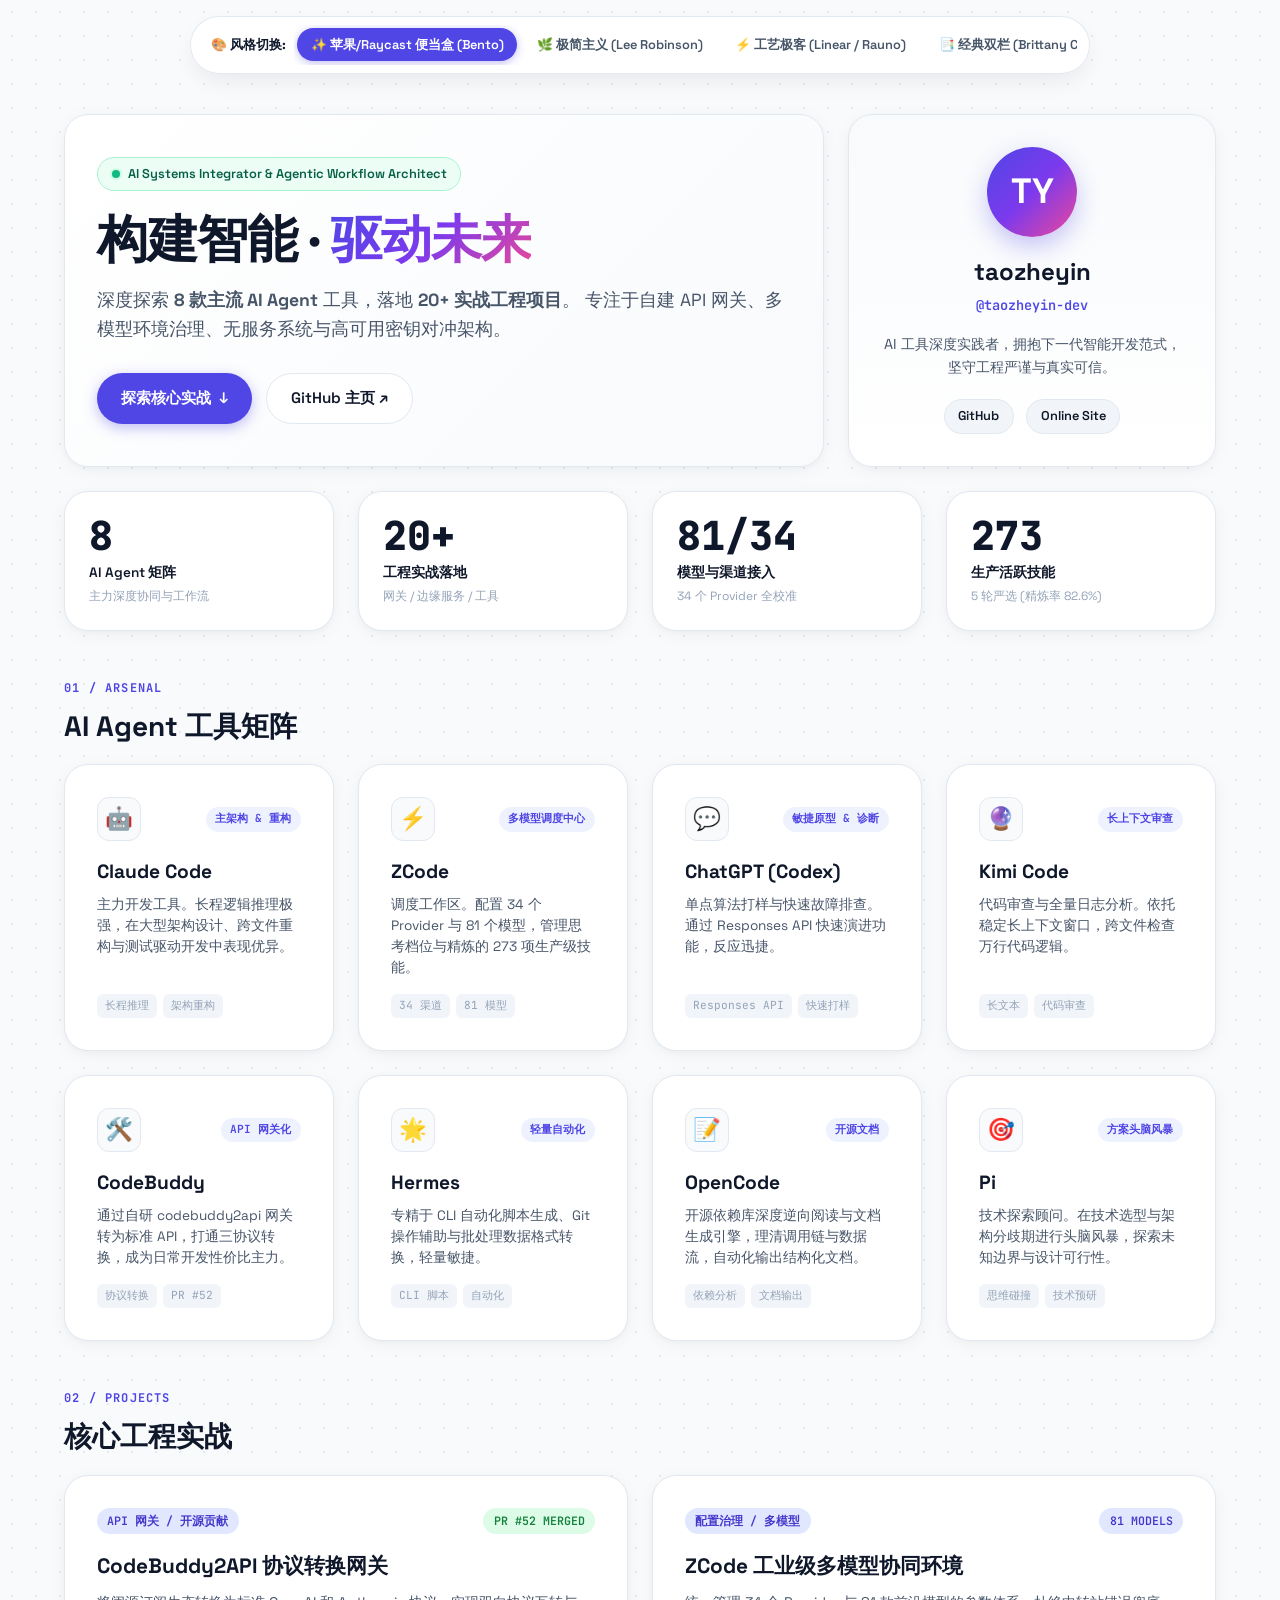
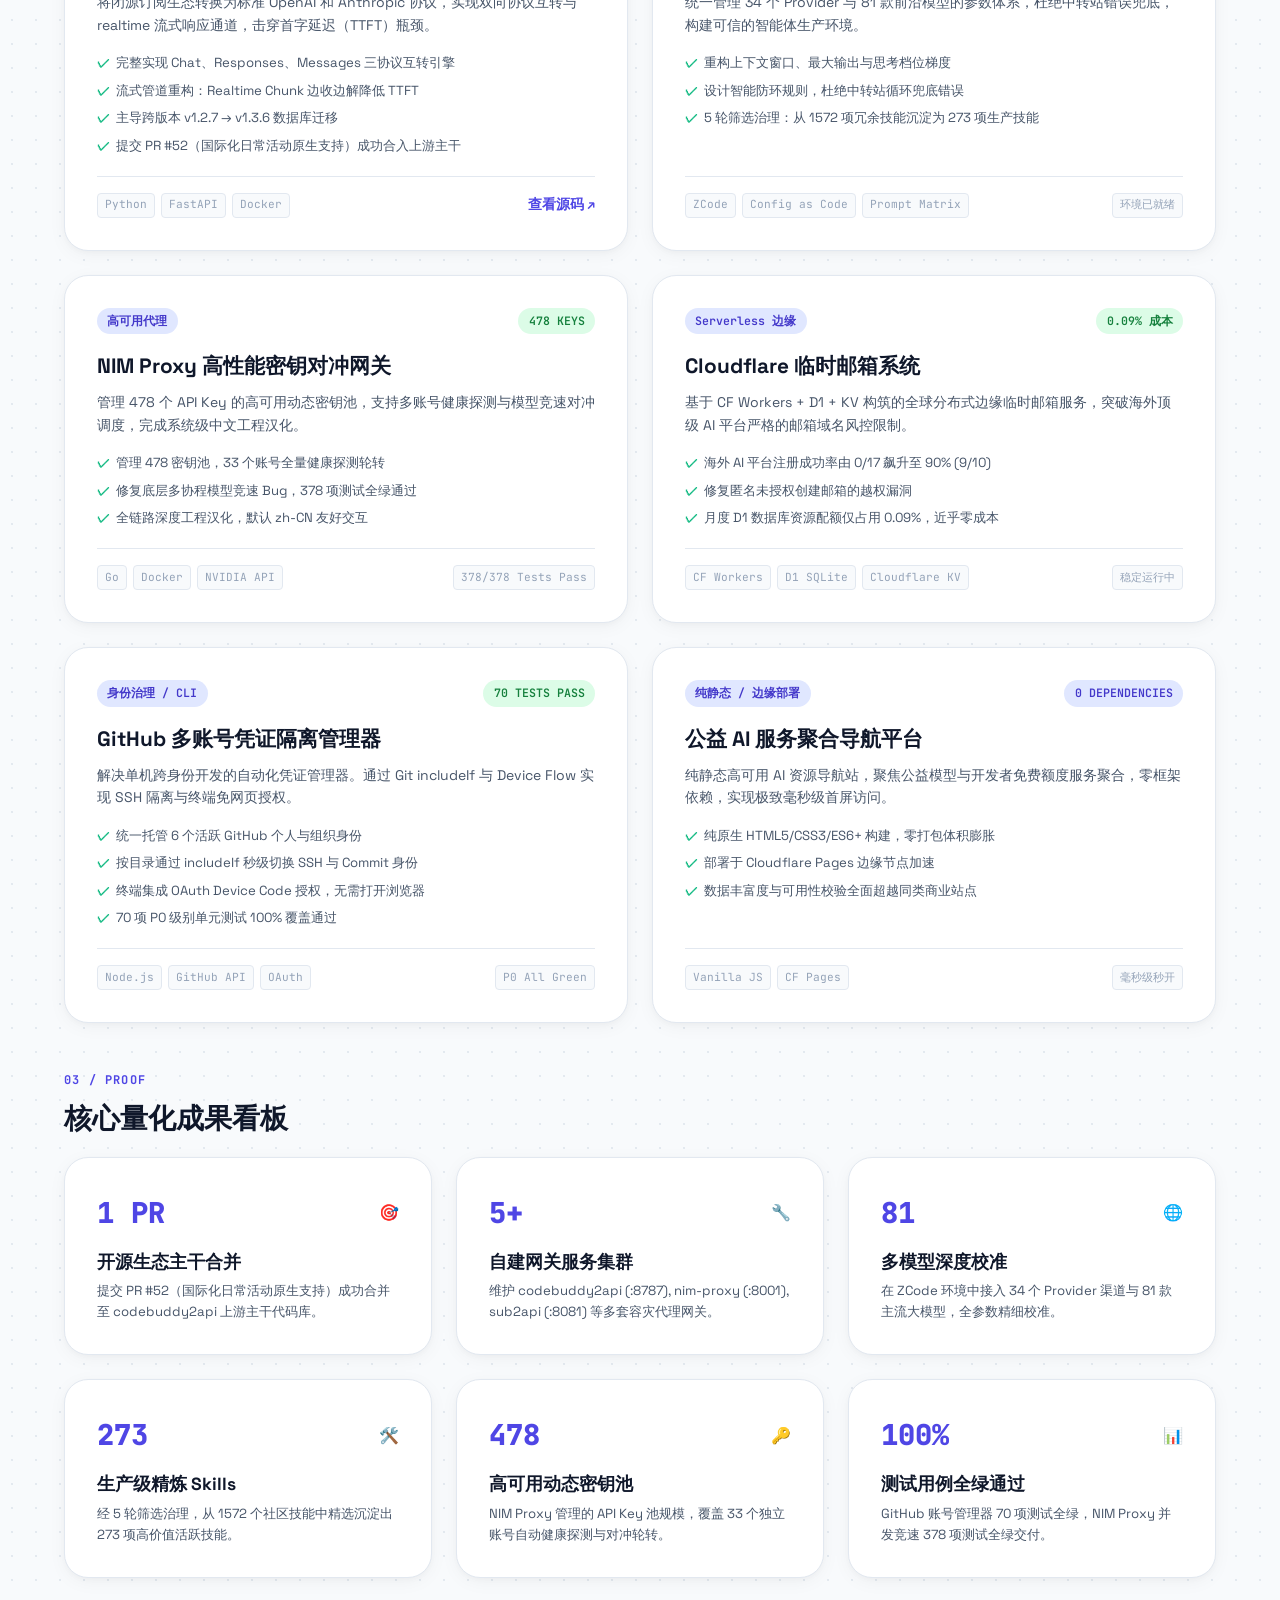
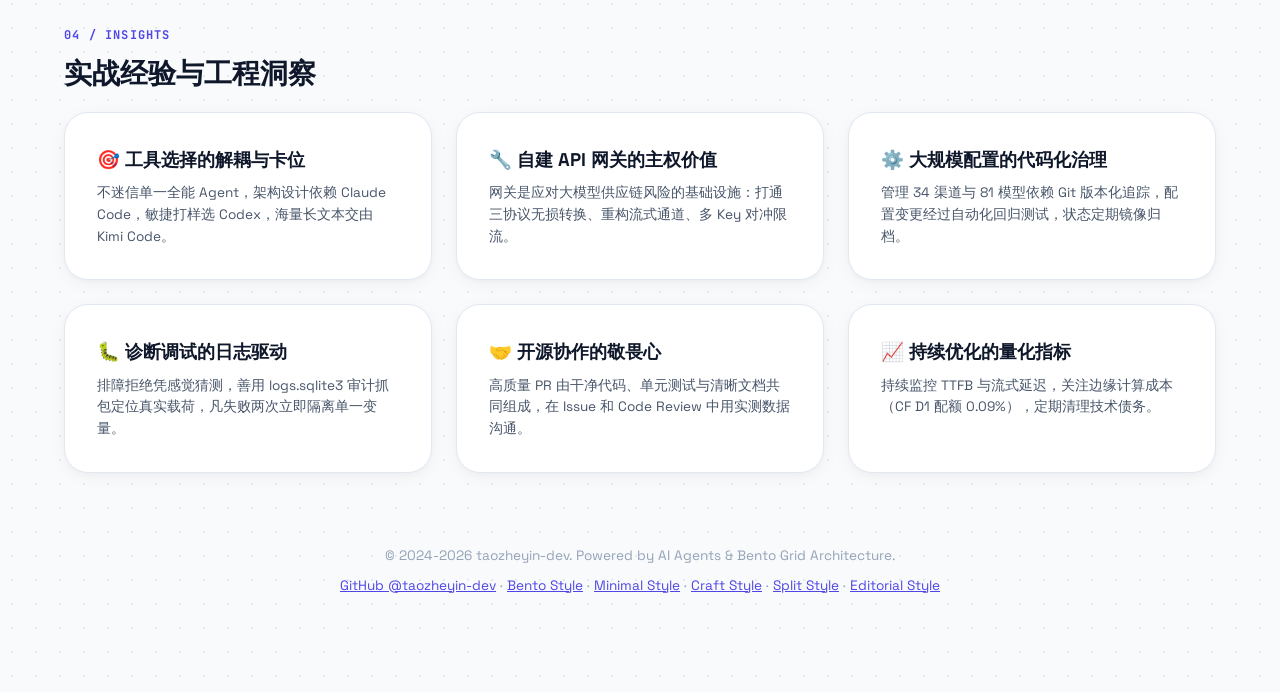
==== commit fc4f4d24: "feat: implement 5 benchmark light portfolio designs with seamless switcher" ====
--- a/index.html
+++ b/index.html
@@ -1,1047 +1,457 @@
 <!DOCTYPE html>
-<html lang="zh-CN" data-theme="dark">
+<html lang="zh-CN">
 <head>
     <meta charset="UTF-8">
     <meta name="viewport" content="width=device-width, initial-scale=1.0">
     <title>AI Agent 工具实践之旅 | taozheyin-dev</title>
-    <meta name="description" content="记录深度使用 8 款 AI Agent 工具、落地 20+ 实战项目的架构实践、API 网关开发与工程洞察。">
-    
-    <!-- Google Fonts with display=swap & local system fallbacks -->
+    <meta name="description" content="深度探索 8 款主流 AI Agent 工具，落地 20+ 实战工程项目。专注于自建 API 网关、多模型环境治理、无服务系统与高可用密钥对冲架构。">
     <link rel="preconnect" href="https://fonts.googleapis.com">
     <link rel="preconnect" href="https://fonts.gstatic.com" crossorigin>
-    <link href="https://fonts.googleapis.com/css2?family=Space+Grotesk:wght@400;500;600;700;800&family=JetBrains+Mono:wght@400;500;700&display=swap" rel="stylesheet">
-    
-    <!-- Core Stylesheet -->
-    <link rel="stylesheet" href="style.css">
-
-    <!-- Deferred JS Execution for Instant First Paint -->
-    <script src="script.js" defer></script>
+    <link href="https://fonts.googleapis.com/css2?family=Space+Grotesk:wght@400;500;600;700;800&family=JetBrains+Mono:wght@400;600&display=swap" rel="stylesheet">
+    <link rel="stylesheet" href="bento.css">
 </head>
 <body>
-    <!-- Top Reading Progress Indicator -->
-    <div class="reading-progress-bar" id="readingProgress"></div>
-
-    <!-- Background Blueprint Grid Pattern Canvas -->
-    <div class="bg-grid-canvas"></div>
-
-    <!-- Navigation Header -->
-    <nav class="navbar" id="navbar">
-        <div class="nav-container">
-            <a href="#home" class="nav-logo">
-                <span class="logo-icon">AI</span>
-                <span class="logo-text">taozheyin</span>
-                <span class="logo-dot">.</span>
-                <span class="logo-dev">dev</span>
-            </a>
-
-            <div class="nav-actions">
-                <ul class="nav-menu" id="navMenu">
-                    <li><a href="#home" class="nav-link active">首页</a></li>
-                    <li><a href="#tools" class="nav-link">工具矩阵</a></li>
-                    <li><a href="#work" class="nav-link">项目实战</a></li>
-                    <li><a href="#achievements" class="nav-link">成果看板</a></li>
-                    <li><a href="#insights" class="nav-link">经验洞察</a></li>
-                    <li><a href="#about" class="nav-link">关于/技术栈</a></li>
-                </ul>
-
-                <!-- Theme Toggle Button -->
-                <button class="theme-toggle-btn" id="themeToggle" aria-label="切换深浅主题" title="切换深浅主题">
-                    <svg class="theme-icon-sun" viewBox="0 0 24 24">
-                        <circle cx="12" cy="12" r="5"></circle>
-                        <line x1="12" y1="1" x2="12" y2="3"></line>
-                        <line x1="12" y1="21" x2="12" y2="23"></line>
-                        <line x1="4.22" y1="4.22" x2="5.64" y2="5.64"></line>
-                        <line x1="18.36" y1="18.36" x2="19.78" y2="19.78"></line>
-                        <line x1="1" y1="12" x2="3" y2="12"></line>
-                        <line x1="21" y1="12" x2="23" y2="12"></line>
-                        <line x1="4.22" y1="19.78" x2="5.64" y2="18.36"></line>
-                        <line x1="18.36" y1="5.64" x2="19.78" y2="4.22"></line>
-                    </svg>
-                    <svg class="theme-icon-moon" viewBox="0 0 24 24">
-                        <path d="M21 12.79A9 9 0 1 1 11.21 3 7 7 0 0 0 21 12.79z"></path>
-                    </svg>
-                </button>
-
-                <!-- Mobile Menu Hamburger -->
-                <button class="menu-toggle" id="menuToggle" aria-label="展开导航菜单">
-                    <span></span>
-                    <span></span>
-                    <span></span>
-                </button>
-            </div>
+
+    <!-- Top Style Switcher Float Bar -->
+    <header class="style-switcher-bar">
+        <div class="style-switcher-label">
+            <span>🎨 风格切换:</span>
         </div>
-    </nav>
-
-    <!-- Main Content Container -->
-    <main>
-        <!-- Hero Section -->
-        <section id="home" class="hero-section">
-            <div class="hero-background">
-                <div class="gradient-sphere sphere-1"></div>
-                <div class="gradient-sphere sphere-2"></div>
-                <div class="gradient-sphere sphere-3"></div>
-            </div>
-
-            <div class="container hero-content">
-                <div class="hero-badge-wrap fade-in-entry">
-                    <div class="hero-badge">
-                        <span class="beacon-pulse"></span>
-                        <span>AI Systems Integrator & Agentic Workflow Architect</span>
-                    </div>
-                </div>
-
-                <h1 class="hero-title fade-in-entry">
-                    <span>构建智能</span> · <span class="title-gradient">驱动未来</span>
+        <nav class="style-links">
+            <a href="index.html" class="style-pill active">✨ 苹果/Raycast 便当盒 (Bento)</a>
+            <a href="minimal.html" class="style-pill">🌿 极简主义 (Lee Robinson)</a>
+            <a href="craft.html" class="style-pill">⚡ 工艺极客 (Linear / Rauno)</a>
+            <a href="split.html" class="style-pill">📑 经典双栏 (Brittany Chiang)</a>
+            <a href="editorial.html" class="style-pill">📰 科技期刊 (Stripe Editorial)</a>
+        </nav>
+    </header>
+
+    <main class="bento-container">
+        <div class="bento-grid">
+
+            <!-- 1. Hero Card (Span 8) -->
+            <div class="bento-card col-8 card-hero">
+                <div class="hero-status-pill">
+                    <span class="status-dot"></span>
+                    <span>AI Systems Integrator & Agentic Workflow Architect</span>
+                </div>
+                <h1 class="hero-heading">
+                    构建智能 · <span class="gradient-text">驱动未来</span>
                 </h1>
-
-                <p class="hero-description fade-in-entry">
-                    深度探索 <strong>8 款主流 AI Agent</strong> 工具，实战 <strong>20+ 工程项目</strong>。<br>
+                <p class="hero-intro">
+                    深度探索 <strong>8 款主流 AI Agent</strong> 工具，落地 <strong>20+ 实战工程项目</strong>。
                     专注于自建 API 网关、多模型环境治理、无服务系统与高可用密钥对冲架构。
                 </p>
-
-                <div class="hero-cta fade-in-entry">
-                    <a href="#work" class="btn btn-primary">
-                        <span>探索核心项目</span>
-                        <svg width="18" height="18" viewBox="0 0 20 20" fill="none">
-                            <path d="M7.5 15L12.5 10L7.5 5" stroke="currentColor" stroke-width="2" stroke-linecap="round"/>
-                        </svg>
+                <div class="hero-actions">
+                    <a href="#projects" class="btn-bento-primary">
+                        <span>探索核心实战</span>
+                        <span>↓</span>
                     </a>
-                    <a href="#achievements" class="btn btn-secondary">
-                        <span>量化成果看板</span>
+                    <a href="https://github.com/taozheyin-dev" class="btn-bento-secondary" target="_blank" rel="noopener noreferrer">
+                        <span>GitHub 主页 ↗</span>
                     </a>
-                    <a href="https://github.com/taozheyin-dev" class="btn btn-secondary" target="_blank" rel="noopener noreferrer">
-                        <span>GitHub 主页</span>
-                    </a>
-                </div>
-
-                <!-- 4 Major Impact Metrics -->
-                <div class="hero-stats-grid fade-in-entry">
-                    <div class="hero-stat-card">
-                        <div class="stat-value-wrap">
-                            <span class="stat-value" data-target="8">0</span>
-                        </div>
-                        <div class="stat-label">AI Agent 矩阵</div>
-                        <div class="stat-sublabel">主力深度开发与工作流协同</div>
-                    </div>
-
-                    <div class="hero-stat-card">
-                        <div class="stat-value-wrap">
-                            <span class="stat-value" data-target="20">0</span>
-                            <span class="stat-suffix">+</span>
-                        </div>
-                        <div class="stat-label">实战落地项目</div>
-                        <div class="stat-sublabel">API 网关 / 边缘服务 / 工具</div>
-                    </div>
-
-                    <div class="hero-stat-card">
-                        <div class="stat-value-wrap">
-                            <span class="stat-value" data-target="81">0</span>
-                            <span class="stat-suffix">/34</span>
-                        </div>
-                        <div class="stat-label">模型与渠道接入</div>
-                        <div class="stat-sublabel">34 个 Provider 全参数校准</div>
-                    </div>
-
-                    <div class="hero-stat-card">
-                        <div class="stat-value-wrap">
-                            <span class="stat-value" data-target="273">0</span>
-                        </div>
-                        <div class="stat-label">精炼活跃技能</div>
-                        <div class="stat-sublabel">从 1572 经 5 轮严格筛选</div>
-                    </div>
-                </div>
-            </div>
-
-            <div class="scroll-indicator">
-                <span>SCROLL</span>
-                <svg width="16" height="16" viewBox="0 0 16 16" fill="none">
-                    <path d="M4 6L8 10L12 6" stroke="currentColor" stroke-width="2" stroke-linecap="round"/>
-                </svg>
-            </div>
-        </section>
-
-        <!-- Section 1: AI Agent Tools Matrix (#tools) -->
-        <section id="tools" class="section tools-section">
-            <div class="container">
-                <div class="section-header fade-in-entry">
-                    <span class="section-tag">01 / Arsenal</span>
-                    <h2 class="section-title">AI Agent 工具矩阵</h2>
-                    <p class="section-intro">
-                        拒绝单一工具依赖。按任务类型与推理特性，将 8 款 AI Agent 精准卡位到不同工程生态位中。
-                    </p>
-                </div>
-
-                <div class="tools-grid">
-                    <!-- Claude Code -->
-                    <div class="tool-card fade-in-entry">
-                        <div class="tool-card-header">
-                            <div class="tool-badge-icon">🤖</div>
-                            <span class="tool-role-tag">主架构 & 重构</span>
-                        </div>
-                        <h3 class="tool-name">Claude Code</h3>
-                        <p class="tool-desc">主力开发引擎。长程逻辑推理卓越，在复杂系统架构设计、跨文件代码重构与大型单元测试框架搭建中表现极稳。</p>
-                        <div class="tool-features">
-                            <span class="tool-feature-chip">长程推理</span>
-                            <span class="tool-feature-chip">架构设计</span>
-                            <span class="tool-feature-chip">测试驱动</span>
-                        </div>
-                        <div class="tool-intensity-wrap">
-                            <div class="intensity-label-row">
-                                <span>使用强度</span>
-                                <span class="mono-num">88%</span>
-                            </div>
-                            <div class="intensity-track">
-                                <div class="intensity-bar" style="--level: 88%"></div>
-                            </div>
-                        </div>
-                    </div>
-
-                    <!-- ZCode -->
-                    <div class="tool-card fade-in-entry">
-                        <div class="tool-card-header">
-                            <div class="tool-badge-icon">⚡</div>
-                            <span class="tool-role-tag">多模型编排中心</span>
-                        </div>
-                        <h3 class="tool-name">ZCode</h3>
-                        <p class="tool-desc">工作流调度中心。精细配置 34 个 Provider 与 81 个模型，管理上下文窗口与思考档位，调度精炼的 273 项生产级技能。</p>
-                        <div class="tool-features">
-                            <span class="tool-feature-chip">34 渠道</span>
-                            <span class="tool-feature-chip">81 模型</span>
-                            <span class="tool-feature-chip">273 Skills</span>
-                        </div>
-                        <div class="tool-intensity-wrap">
-                            <div class="intensity-label-row">
-                                <span>使用强度</span>
-                                <span class="mono-num">92%</span>
-                            </div>
-                            <div class="intensity-track">
-                                <div class="intensity-bar" style="--level: 92%"></div>
-                            </div>
-                        </div>
-                    </div>
-
-                    <!-- ChatGPT Codex -->
-                    <div class="tool-card fade-in-entry">
-                        <div class="tool-card-header">
-                            <div class="tool-badge-icon">💬</div>
-                            <span class="tool-role-tag">敏捷原型 & 诊断</span>
-                        </div>
-                        <h3 class="tool-name">ChatGPT (Codex)</h3>
-                        <p class="tool-desc">通过 Responses API 进行单点算法打样与快速故障排查。交互响应如飞，适合轻量级功能敏捷演进与独立模块探索。</p>
-                        <div class="tool-features">
-                            <span class="tool-feature-chip">Responses API</span>
-                            <span class="tool-feature-chip">快速原型</span>
-                            <span class="tool-feature-chip">故障排查</span>
-                        </div>
-                        <div class="tool-intensity-wrap">
-                            <div class="intensity-label-row">
-                                <span>使用强度</span>
-                                <span class="mono-num">72%</span>
-                            </div>
-                            <div class="intensity-track">
-                                <div class="intensity-bar" style="--level: 72%"></div>
-                            </div>
-                        </div>
-                    </div>
-
-                    <!-- Kimi Code -->
-                    <div class="tool-card fade-in-entry">
-                        <div class="tool-card-header">
-                            <div class="tool-badge-icon">🔮</div>
-                            <span class="tool-role-tag">长上下文审查</span>
-                        </div>
-                        <h3 class="tool-name">Kimi Code</h3>
-                        <p class="tool-desc">海量代码审查与全量日志分析利器。依托稳定的大上下文窗口，在吞吐数万行跨文件变更和审计历史时保持极高准确率。</p>
-                        <div class="tool-features">
-                            <span class="tool-feature-chip">百万上下文</span>
-                            <span class="tool-feature-chip">代码审查</span>
-                            <span class="tool-feature-chip">日志审计</span>
-                        </div>
-                        <div class="tool-intensity-wrap">
-                            <div class="intensity-label-row">
-                                <span>使用强度</span>
-                                <span class="mono-num">68%</span>
-                            </div>
-                            <div class="intensity-track">
-                                <div class="intensity-bar" style="--level: 68%"></div>
-                            </div>
-                        </div>
-                    </div>
-
-                    <!-- CodeBuddy -->
-                    <div class="tool-card fade-in-entry">
-                        <div class="tool-card-header">
-                            <div class="tool-badge-icon">🛠️</div>
-                            <span class="tool-role-tag">API 网关化生态</span>
-                        </div>
-                        <h3 class="tool-name">CodeBuddy</h3>
-                        <p class="tool-desc">通过自研 codebuddy2api 网关将生态订阅转为标准 API，打通三协议转换，成为日常高频开发的高性价比基座。</p>
-                        <div class="tool-features">
-                            <span class="tool-feature-chip">协议转换</span>
-                            <span class="tool-feature-chip">开源 PR #52</span>
-                            <span class="tool-feature-chip">成本优化</span>
-                        </div>
-                        <div class="tool-intensity-wrap">
-                            <div class="intensity-label-row">
-                                <span>使用强度</span>
-                                <span class="mono-num">65%</span>
-                            </div>
-                            <div class="intensity-track">
-                                <div class="intensity-bar" style="--level: 65%"></div>
-                            </div>
-                        </div>
-                    </div>
-
-                    <!-- Hermes -->
-                    <div class="tool-card fade-in-entry">
-                        <div class="tool-card-header">
-                            <div class="tool-badge-icon">🌟</div>
-                            <span class="tool-role-tag">轻量自动化</span>
-                        </div>
-                        <h3 class="tool-name">Hermes</h3>
-                        <p class="tool-desc">轻量级任务处理中枢。专精于 CLI 自动化脚本生成、Git 操作辅助与批处理数据格式转换，响应零心理负担。</p>
-                        <div class="tool-features">
-                            <span class="tool-feature-chip">CLI 辅助</span>
-                            <span class="tool-feature-chip">脚本生成</span>
-                            <span class="tool-feature-chip">自动化</span>
-                        </div>
-                        <div class="tool-intensity-wrap">
-                            <div class="intensity-label-row">
-                                <span>使用强度</span>
-                                <span class="mono-num">52%</span>
-                            </div>
-                            <div class="intensity-track">
-                                <div class="intensity-bar" style="--level: 52%"></div>
-                            </div>
-                        </div>
-                    </div>
-
-                    <!-- OpenCode -->
-                    <div class="tool-card fade-in-entry">
-                        <div class="tool-card-header">
-                            <div class="tool-badge-icon">📝</div>
-                            <span class="tool-role-tag">开源分析 & 文档</span>
-                        </div>
-                        <h3 class="tool-name">OpenCode</h3>
-                        <p class="tool-desc">开源依赖库深度逆向阅读与文档生成引擎。快速理清开源项目内部调用链与数据流，自动化输出结构化技术文档。</p>
-                        <div class="tool-features">
-                            <span class="tool-feature-chip">依赖分析</span>
-                            <span class="tool-feature-chip">接口文档</span>
-                            <span class="tool-feature-chip">开源生态</span>
-                        </div>
-                        <div class="tool-intensity-wrap">
-                            <div class="intensity-label-row">
-                                <span>使用强度</span>
-                                <span class="mono-num">46%</span>
-                            </div>
-                            <div class="intensity-track">
-                                <div class="intensity-bar" style="--level: 46%"></div>
-                            </div>
-                        </div>
-                    </div>
-
-                    <!-- Pi -->
-                    <div class="tool-card fade-in-entry">
-                        <div class="tool-card-header">
-                            <div class="tool-badge-icon">🎯</div>
-                            <span class="tool-role-tag">思维碰撞 & 预研</span>
-                        </div>
-                        <h3 class="tool-name">Pi</h3>
-                        <p class="tool-desc">对话式技术探索顾问。在技术选型与架构分歧期进行头脑风暴，探索未知边界与设计可行性，拓展开发思维。</p>
-                        <div class="tool-features">
-                            <span class="tool-feature-chip">方案辩论</span>
-                            <span class="tool-feature-chip">头脑风暴</span>
-                            <span class="tool-feature-chip">可行性预研</span>
-                        </div>
-                        <div class="tool-intensity-wrap">
-                            <div class="intensity-label-row">
-                                <span>使用强度</span>
-                                <span class="mono-num">40%</span>
-                            </div>
-                            <div class="intensity-track">
-                                <div class="intensity-bar" style="--level: 40%"></div>
-                            </div>
-                        </div>
-                    </div>
-                </div>
-            </div>
-        </section>
-
-        <!-- Section 2: Featured Engineering Projects (#work) -->
-        <section id="work" class="section work-section">
-            <div class="container">
-                <div class="section-header fade-in-entry">
-                    <span class="section-tag">02 / Projects</span>
-                    <h2 class="section-title">核心工程实战</h2>
-                    <p class="section-intro">
-                        采用 STAR 架构原则攻克真实开发场景中的协议转换、并发竞速、安全隔离与零成本基建挑战。
-                    </p>
-                </div>
-
-                <!-- Category Filter Switcher -->
-                <div class="filter-tabs fade-in-entry" id="projectFilter">
-                    <button class="filter-btn active" data-filter="all">全部项目 (6)</button>
-                    <button class="filter-btn" data-filter="gateway">API 网关与代理 (2)</button>
-                    <button class="filter-btn" data-filter="config">环境与配置治理 (1)</button>
-                    <button class="filter-btn" data-filter="serverless">Serverless & 工具 (3)</button>
-                </div>
-
-                <div class="projects-grid" id="projectsGrid">
-                    <!-- Project 1: CodeBuddy2API (Featured) -->
-                    <article class="project-card featured fade-in-entry" data-category="gateway">
-                        <div class="project-visual-header">
-                            <div class="project-visual-top">
-                                <span class="project-category-badge">API 网关 / 开源贡献</span>
-                                <span class="project-status-beacon">
-                                    <span class="beacon-dot"></span>
-                                    <span>PR #52 MERGED</span>
-                                </span>
-                            </div>
-                            <div class="project-arch-mockup">
-                                <span class="arch-node">WorkBuddy</span>
-                                <span class="arch-arrow">➔</span>
-                                <span class="arch-node" style="border-color: var(--brand-primary); color: var(--brand-primary)">codebuddy2api (:8787)</span>
-                                <span class="arch-arrow">➔</span>
-                                <span class="arch-node">OpenAI / Claude</span>
-                            </div>
-                        </div>
-                        <div class="project-body">
-                            <h3 class="project-name">CodeBuddy2API 协议转换网关</h3>
-                            <p class="project-summary">将闭源订阅生态转换为标准 OpenAI 和 Anthropic 协议，实现双向协议互转与 realtime 流式响应通道，彻底解决客户端首字延迟（TTFT）瓶颈。</p>
-                            <ul class="project-star-highlights">
-                                <li><strong>三协议无损转换</strong>：完整支持 Chat Completions、Responses 与 Messages 格式互转；</li>
-                                <li><strong>流式管道重构</strong>：引入 Realtime Chunk 边收边解机制，显著降低客户端首字时间；</li>
-                                <li><strong>生产级平滑升级</strong>：跨版本主导 v1.2.7 → v1.3.6 数据库迁移并验证数据兼容性；</li>
-                                <li><strong>开源主干合并</strong>：向官方提交 PR #52（国际化日常活动原生支持），经 Maintainer 验证合并上游。</li>
-                            </ul>
-                            <div class="project-metrics-pill">
-                                <span>🎯 核心收益: 降低 80% 接口开发成本 · 成功合入上游主干</span>
-                            </div>
-                            <div class="project-card-footer">
-                                <div class="project-stack-tags">
-                                    <span class="stack-tag">Python</span>
-                                    <span class="stack-tag">FastAPI</span>
-                                    <span class="stack-tag">Docker</span>
-                                    <span class="stack-tag">OpenAI API</span>
-                                    <span class="stack-tag">Anthropic</span>
-                                </div>
-                                <a href="https://github.com/taozheyin-dev" class="project-action-link" target="_blank" rel="noopener noreferrer">
-                                    <span>查看代码</span>
-                                    <svg width="14" height="14" viewBox="0 0 16 16" fill="none">
-                                        <path d="M6 12L10 8L6 4" stroke="currentColor" stroke-width="2"/>
-                                    </svg>
-                                </a>
-                            </div>
-                        </div>
-                    </article>
-
-                    <!-- Project 2: ZCode Environment -->
-                    <article class="project-card fade-in-entry" data-category="config">
-                        <div class="project-visual-header">
-                            <div class="project-visual-top">
-                                <span class="project-category-badge">配置治理 / 多模型</span>
-                                <span class="project-status-beacon">
-                                    <span class="beacon-dot"></span>
-                                    <span>81 MODELS</span>
-                                </span>
-                            </div>
-                            <div class="project-arch-mockup">
-                                <span class="arch-node">34 Providers</span>
-                                <span class="arch-arrow">⇄</span>
-                                <span class="arch-node" style="color: var(--brand-secondary)">ZCode Router</span>
-                                <span class="arch-arrow">⇄</span>
-                                <span class="arch-node">273 Skills</span>
-                            </div>
-                        </div>
-                        <div class="project-body">
-                            <h3 class="project-name">ZCode 工业级多模型协同环境</h3>
-                            <p class="project-summary">统一管理 34 个 Provider 与 81 款前沿模型的复杂参数体系，杜绝中转站错误兜底与资源损耗，构建可信的智能体生产环境。</p>
-                            <ul class="project-star-highlights">
-                                <li><strong>全参数校准</strong>：逐一重构上下文窗口、最大输出上限与思考档位梯度；</li>
-                                <li><strong>路由防环策略</strong>：设计智能规则，彻底杜绝中转站兜底循环错误；</li>
-                                <li><strong>5 轮技能治理</strong>：从 1572 项冗余技能中精简出 273 个高价值生产级活跃技能。</li>
-                            </ul>
-                            <div class="project-metrics-pill">
-                                <span>⚙️ 治理成果: 技能精炼率 82.6% · 零死循环兜底</span>
-                            </div>
-                            <div class="project-card-footer">
-                                <div class="project-stack-tags">
-                                    <span class="stack-tag">ZCode</span>
-                                    <span class="stack-tag">Config as Code</span>
-                                    <span class="stack-tag">Prompt Matrix</span>
-                                </div>
-                                <span class="project-action-link">环境已就绪</span>
-                            </div>
-                        </div>
-                    </article>
-
-                    <!-- Project 3: NIM Proxy -->
-                    <article class="project-card fade-in-entry" data-category="gateway">
-                        <div class="project-visual-header">
-                            <div class="project-visual-top">
-                                <span class="project-category-badge">高可用 / 代理服务</span>
-                                <span class="project-status-beacon">
-                                    <span class="beacon-dot"></span>
-                                    <span>478 KEYS</span>
-                                </span>
-                            </div>
-                            <div class="project-arch-mockup">
-                                <span class="arch-node">NVIDIA NIM</span>
-                                <span class="arch-arrow">➔</span>
-                                <span class="arch-node" style="color: var(--brand-cyan)">nim-proxy (:8001)</span>
-                                <span class="arch-arrow">➔</span>
-                                <span class="arch-node">378 Tests Pass</span>
-                            </div>
-                        </div>
-                        <div class="project-body">
-                            <h3 class="project-name">NIM Proxy 高性能密钥对冲网关</h3>
-                            <p class="project-summary">管理 478 个 API Key 的高可用动态密钥池，支持多账号健康探测与模型竞速对冲调度，完成系统级中文工程汉化。</p>
-                            <ul class="project-star-highlights">
-                                <li><strong>自愈型密钥池</strong>：管理 478 个密钥，覆盖 33 个独立账号自动健康轮转；</li>
-                                <li><strong>模型竞速修复</strong>：消除多协程下底层并发竞态 Bug，378 项测试全绿通过；</li>
-                                <li><strong>中文深度汉化</strong>：全链路重构默认 zh-CN 交互界面与异常回执。</li>
-                            </ul>
-                            <div class="project-metrics-pill">
-                                <span>📊 验证质量: 378/378 单元测试通过 (100%)</span>
-                            </div>
-                            <div class="project-card-footer">
-                                <div class="project-stack-tags">
-                                    <span class="stack-tag">Go</span>
-                                    <span class="stack-tag">Docker</span>
-                                    <span class="stack-tag">NVIDIA API</span>
-                                    <span class="stack-tag">Concurrence</span>
-                                </div>
-                                <span class="project-action-link">已部署上线</span>
-                            </div>
-                        </div>
-                    </article>
-
-                    <!-- Project 4: Temp Mail Service -->
-                    <article class="project-card fade-in-entry" data-category="serverless">
-                        <div class="project-visual-header">
-                            <div class="project-visual-top">
-                                <span class="project-category-badge">Serverless / 边缘计算</span>
-                                <span class="project-status-beacon">
-                                    <span class="beacon-dot"></span>
-                                    <span>CF WORKERS</span>
-                                </span>
-                            </div>
-                            <div class="project-arch-mockup">
-                                <span class="arch-node">CF Workers</span>
-                                <span class="arch-arrow">➔</span>
-                                <span class="arch-node">D1 SQLite (0.09%)</span>
-                                <span class="arch-arrow">➔</span>
-                                <span class="arch-node">KV Cache</span>
-                            </div>
-                        </div>
-                        <div class="project-body">
-                            <h3 class="project-name">Cloudflare 临时邮箱系统</h3>
-                            <p class="project-summary">基于 CF Workers + D1 + KV 构筑的全球分布式边缘临时邮箱服务，突破海外顶级 AI 平台严格的邮箱域名风控限制。</p>
-                            <ul class="project-star-highlights">
-                                <li><strong>跨越式成功率</strong>：成功将关键海外 AI 平台注册通过率从 0/17 提升至 90% (9/10)；</li>
-                                <li><strong>安全漏洞修补</strong>：彻底修复匿名未授权创建邮箱的安全越权漏洞；</li>
-                                <li><strong>极致成本控制</strong>：依托 D1 边缘架构优化，月度数据库使用配额仅 0.09%，近乎零成本。</li>
-                            </ul>
-                            <div class="project-metrics-pill">
-                                <span>🚀 关键跃迁: 注册成功率 0/17 → 9/10 (90%)</span>
-                            </div>
-                            <div class="project-card-footer">
-                                <div class="project-stack-tags">
-                                    <span class="stack-tag">CF Workers</span>
-                                    <span class="stack-tag">D1 SQLite</span>
-                                    <span class="stack-tag">Cloudflare KV</span>
-                                    <span class="stack-tag">Edge</span>
-                                </div>
-                                <span class="project-action-link">稳定运行中</span>
-                            </div>
-                        </div>
-                    </article>
-
-                    <!-- Project 5: GitHub Account Manager -->
-                    <article class="project-card fade-in-entry" data-category="serverless">
-                        <div class="project-visual-header">
-                            <div class="project-visual-top">
-                                <span class="project-category-badge">CLI / 身份治理</span>
-                                <span class="project-status-beacon">
-                                    <span class="beacon-dot"></span>
-                                    <span>P0 ALL GREEN</span>
-                                </span>
-                            </div>
-                            <div class="project-arch-mockup">
-                                <span class="arch-node">6 Accounts</span>
-                                <span class="arch-arrow">➔</span>
-                                <span class="arch-node">includeIf SSH</span>
-                                <span class="arch-arrow">➔</span>
-                                <span class="arch-node">Device Code</span>
-                            </div>
-                        </div>
-                        <div class="project-body">
-                            <h3 class="project-name">GitHub 多账号凭证隔离管理器</h3>
-                            <p class="project-summary">解决单机跨身份开发的自动化凭证管理器。通过 Git includeIf 与 Device Flow 实现 SSH 隔离与终端免网页授权。</p>
-                            <ul class="project-star-highlights">
-                                <li><strong>六账号安全托管</strong>：统一调度 6 个活跃 GitHub 个人与组织身份；</li>
-                                <li><strong>工作区目录路由</strong>：基于 includeIf 规则实现跨目录 SSH Key 与 Commit 身份秒级自动切换；</li>
-                                <li><strong>免网页终端鉴权</strong>：集成 GitHub OAuth Device Code 流，全终端完成认证；</li>
-                                <li><strong>100% 测试通过</strong>：70 项 P0 级别单元测试与集成测试全绿交付。</li>
-                            </ul>
-                            <div class="project-metrics-pill">
-                                <span>🔒 质量保障: 70 项测试 100% 覆盖通过</span>
-                            </div>
-                            <div class="project-card-footer">
-                                <div class="project-stack-tags">
-                                    <span class="stack-tag">Node.js</span>
-                                    <span class="stack-tag">GitHub API</span>
-                                    <span class="stack-tag">OAuth</span>
-                                    <span class="stack-tag">SSH Config</span>
-                                </div>
-                                <span class="project-action-link">内部主力工具</span>
-                            </div>
-                        </div>
-                    </article>
-
-                    <!-- Project 6: Static AI Navigation -->
-                    <article class="project-card fade-in-entry" data-category="serverless">
-                        <div class="project-visual-header">
-                            <div class="project-visual-top">
-                                <span class="project-category-badge">纯静态 / 边缘部署</span>
-                                <span class="project-status-beacon">
-                                    <span class="beacon-dot"></span>
-                                    <span>0 DEPENDENCIES</span>
-                                </span>
-                            </div>
-                            <div class="project-arch-mockup">
-                                <span class="arch-node">HTML5 / Vanilla</span>
-                                <span class="arch-arrow">➔</span>
-                                <span class="arch-node">nav.freellmapi</span>
-                                <span class="arch-arrow">➔</span>
-                                <span class="arch-node">Global CDN</span>
-                            </div>
-                        </div>
-                        <div class="project-body">
-                            <h3 class="project-name">公益 AI 服务聚合导航平台</h3>
-                            <p class="project-summary">纯静态高可用 AI 资源导航站，聚焦公益模型与开发者免费额度服务聚合，零框架依赖，实现极致毫秒级首屏访问。</p>
-                            <ul class="project-star-highlights">
-                                <li><strong>纯粹零依赖</strong>：纯原生 HTML5/CSS3/ES6+ 构建，无需任何庞大前端运行时；</li>
-                                <li><strong>边缘就近加速</strong>：部署于 Cloudflare Pages 边缘节点（nav.freellmapi.cc.cd）；</li>
-                                <li><strong>严格数据收录</strong>：数据丰富度与接口可用性校验机制全面超越同类商业站点。</li>
-                            </ul>
-                            <div class="project-metrics-pill">
-                                <span>⚡ 极致性能: 0 外部打包框架 · 首屏 100ms 级直出</span>
-                            </div>
-                            <div class="project-card-footer">
-                                <div class="project-stack-tags">
-                                    <span class="stack-tag">Vanilla JS</span>
-                                    <span class="stack-tag">CSS Grid</span>
-                                    <span class="stack-tag">CF Pages</span>
-                                    <span class="stack-tag">Lightweight</span>
-                                </div>
-                                <span class="project-action-link">在线访问</span>
-                            </div>
-                        </div>
-                    </article>
-                </div>
-            </div>
-        </section>
-
-        <!-- Section 3: Engineering Achievements (#achievements) -->
-        <section id="achievements" class="section achievements-section">
-            <div class="container">
-                <div class="section-header fade-in-entry">
-                    <span class="section-tag">03 / Impact</span>
-                    <h2 class="section-title">量化技术成果看板</h2>
-                    <p class="section-intro">
-                        不仅有代码行数，更有严苛的测试通过率、高可用密钥池规模与被上游采纳的核心代码贡献。
-                    </p>
-                </div>
-
-                <div class="achievements-grid">
-                    <!-- Achievement 1 -->
-                    <div class="achievement-card highlight fade-in-entry">
-                        <div class="achievement-top">
-                            <span class="achievement-icon">🎯</span>
-                            <span class="achievement-metric-num">1 PR</span>
-                        </div>
-                        <h3 class="achievement-title">开源生态主干合并</h3>
-                        <p class="achievement-desc">成功向开源网关项目 codebuddy2api 提交关键 PR #52（国际化日常活动原生支持），经 Maintainer 全面验证并合并主线。</p>
-                        <ul class="achievement-checklist">
-                            <li>PR #52 规范合并至上游代码库</li>
-                            <li>代码被社区后续迭代作为标准化参考</li>
-                        </ul>
-                    </div>
-
-                    <!-- Achievement 2 -->
-                    <div class="achievement-card fade-in-entry">
-                        <div class="achievement-top">
-                            <span class="achievement-icon">🔧</span>
-                            <span class="achievement-metric-num">5+</span>
-                        </div>
-                        <h3 class="achievement-title">自建网关服务集群</h3>
-                        <p class="achievement-desc">长期维护多款自研/魔改 API 网关，构筑起支持多协议、跨渠道容灾代理的高可用拓扑结构。</p>
-                        <ul class="achievement-checklist">
-                            <li>codebuddy2api (Port 8787 / 8788)</li>
-                            <li>nim-proxy (Port 8001 高并发代理)</li>
-                            <li>sub2api (Port 8081) / workbuddy-panel (Port 7863)</li>
-                        </ul>
-                    </div>
-
-                    <!-- Achievement 3 -->
-                    <div class="achievement-card fade-in-entry">
-                        <div class="achievement-top">
-                            <span class="achievement-icon">🌐</span>
-                            <span class="achievement-metric-num">81</span>
-                        </div>
-                        <h3 class="achievement-title">多模型深度接入治理</h3>
-                        <p class="achievement-desc">在 ZCode 开发环境中深度配置 34 个 Provider 渠道，覆盖全球主流闭源商业与前沿开源大模型。</p>
-                        <ul class="achievement-checklist">
-                            <li>34 个独占/聚合 Provider 渠道</li>
-                            <li>全模型上下文与 Token 边界参数校准</li>
-                        </ul>
-                    </div>
-
-                    <!-- Achievement 4 -->
-                    <div class="achievement-card fade-in-entry">
-                        <div class="achievement-top">
-                            <span class="achievement-icon">🛠️</span>
-                            <span class="achievement-metric-num">273</span>
-                        </div>
-                        <h3 class="achievement-title">生产级精炼 Skills</h3>
-                        <p class="achievement-desc">拒绝海量劣质插件堆砌。经过 5 轮严格的有效性与冗余度筛选，从 1572 项社区技能中精选沉淀出 273 项生产级技能。</p>
-                        <ul class="achievement-checklist">
-                            <li>淘汰率高达 82.6% 的严苛治理</li>
-                            <li>按工程场景深度标准化归类</li>
-                        </ul>
-                    </div>
-
-                    <!-- Achievement 5 -->
-                    <div class="achievement-card fade-in-entry">
-                        <div class="achievement-top">
-                            <span class="achievement-icon">🔑</span>
-                            <span class="achievement-metric-num">478</span>
-                        </div>
-                        <h3 class="achievement-title">高可用动态密钥池</h3>
-                        <p class="achievement-desc">NIM Proxy 管理维护的 API Key 池规模，支持多账号健康探测与同模型分 Key 调度，规避并发限流。</p>
-                        <ul class="achievement-checklist">
-                            <li>33/33 独立账号健康状态探测全绿</li>
-                            <li>支持请求失败即时对冲重试机制</li>
-                        </ul>
-                    </div>
-
-                    <!-- Achievement 6 -->
-                    <div class="achievement-card highlight fade-in-entry">
-                        <div class="achievement-top">
-                            <span class="achievement-icon">📊</span>
-                            <span class="achievement-metric-num">100%</span>
-                        </div>
-                        <h3 class="achievement-title">核心工程测试全覆盖</h3>
-                        <p class="achievement-desc">对生产与基础设施级项目推行严格的测试驱动交付，拒绝“裸奔上线”，保障各关键链路极端稳定。</p>
-                        <ul class="achievement-checklist">
-                            <li>GitHub 账号管理器: 70 项测试全绿</li>
-                            <li>NIM 并发竞速网关: 378 项测试全绿</li>
-                        </ul>
-                    </div>
-                </div>
-            </div>
-        </section>
-
-        <!-- Section 4: Battle-tested Insights (#insights) -->
-        <section id="insights" class="section insights-section">
-            <div class="container">
-                <div class="section-header fade-in-entry">
-                    <span class="section-tag">04 / Wisdom</span>
-                    <h2 class="section-title">实战经验与工程洞察</h2>
-                    <p class="section-intro">
-                        在 20+ 项目与多款 AI Agent 深度博弈中总结的 6 条第一性原理与工程心法。
-                    </p>
-                </div>
-
-                <div class="insights-grid">
-                    <!-- Insight 1 -->
-                    <div class="insight-card fade-in-entry">
-                        <div class="insight-card-header">
-                            <span class="insight-icon">🎯</span>
-                            <h3 class="insight-title">工具选择的“解耦与卡位”</h3>
-                        </div>
-                        <p class="insight-lead">不要迷信单一全能 Agent，而是像搭积木一样为每个工具设立明确的职责边界：</p>
-                        <ul class="insight-points">
-                            <li><strong>复杂系统架构</strong>：依赖 Claude Code 的长程一致推理；</li>
-                            <li><strong>敏捷原型验证</strong>：选择 ChatGPT Responses API 的极致响应；</li>
-                            <li><strong>海量代码审查</strong>：交由 Kimi Code 强大的长上下文吞吐；</li>
-                            <li><strong>多模型综合编排</strong>：以 ZCode 作为统一调度工作区。</li>
-                        </ul>
-                    </div>
-
-                    <!-- Insight 2 -->
-                    <div class="insight-card fade-in-entry">
-                        <div class="insight-card-header">
-                            <span class="insight-icon">🔧</span>
-                            <h3 class="insight-title">自建 API 网关的“主权价值”</h3>
-                        </div>
-                        <p class="insight-lead">网关不仅是格式转换器，更是应对大模型供应链风险的防御性基础设施：</p>
-                        <ul class="insight-points">
-                            <li><strong>协议自由</strong>：统一 Chat / Responses / Messages 三协议无缝互通；</li>
-                            <li><strong>体验把控</strong>：自研流式管道重构，抹平各服务商首字延迟差；</li>
-                            <li><strong>稳定性对冲</strong>：多 Key 轮转与动态探测，彻底对冲供应商宕机与限流。</li>
-                        </ul>
-                    </div>
-
-                    <!-- Insight 3 -->
-                    <div class="insight-card fade-in-entry">
-                        <div class="insight-card-header">
-                            <span class="insight-icon">⚙️</span>
-                            <h3 class="insight-title">大规模配置的“代码化治理”</h3>
-                        </div>
-                        <p class="insight-lead">管理 34 个渠道、81 个模型绝不能依赖图形界面点选：</p>
-                        <ul class="insight-points">
-                            <li><strong>Git 追踪变更</strong>：全部路由策略、上下文配额纳入版本化管控；</li>
-                            <li><strong>自动化回归测试</strong>：配置改动必须经过脚本语法与连通性验证；</li>
-                            <li><strong>状态定期持久化</strong>：关键运行时状态通过 SQLite 镜像归档备份。</li>
-                        </ul>
-                    </div>
-
-                    <!-- Insight 4 -->
-                    <div class="insight-card fade-in-entry">
-                        <div class="insight-card-header">
-                            <span class="insight-icon">🐛</span>
-                            <h3 class="insight-title">诊断调试的“日志驱动与变量隔离”</h3>
-                        </div>
-                        <p class="insight-lead">大模型输出具有不确定性，排障时“凭借感觉猜测”是最大禁忌：</p>
-                        <ul class="insight-points">
-                            <li><strong>审计日志抓包</strong>：善用底层 logs.sqlite3 等数据库精准定位真实载荷；</li>
-                            <li><strong>三次失败重思考</strong>：凡尝试两次未果，立刻停下并回归第一性原理；</li>
-                            <li><strong>严格单一变量</strong>：逐个剔除网络代理、系统提示词与模型参数干扰。</li>
-                        </ul>
-                    </div>
-
-                    <!-- Insight 5 -->
-                    <div class="insight-card fade-in-entry">
-                        <div class="insight-card-header">
-                            <span class="insight-icon">🤝</span>
-                            <h3 class="insight-title">开源协作的“敬畏心与交付标准”</h3>
-                        </div>
-                        <p class="insight-lead">参与开源社区不是提交草稿，而是展现工程师严谨素养的舞台：</p>
-                        <ul class="insight-points">
-                            <li><strong>深度使用在先</strong>：充分吃透上游架构设计逻辑后再动笔贡献；</li>
-                            <li><strong>交付三位一体</strong>：高质量 PR 必须由干净代码、单元测试与清晰文档共同组成；</li>
-                            <li><strong>数据说话</strong>：尊重维护者建议，在 Issue 和 Code Review 中用实测数据沟通。</li>
-                        </ul>
-                    </div>
-
-                    <!-- Insight 6 -->
-                    <div class="insight-card fade-in-entry">
-                        <div class="insight-card-header">
-                            <span class="insight-icon">📈</span>
-                            <h3 class="insight-title">持续优化的“量化指标意识”</h3>
-                        </div>
-                        <p class="insight-lead">没有数字量化的优化只是心理安慰，必须设立明确的性能基准：</p>
-                        <ul class="insight-points">
-                            <li><strong>延迟敏感</strong>：持续监控 TTFB、流式 Chunk 耗时并做毫秒级优化；</li>
-                            <li><strong>资源与成本量化</strong>：关注边缘算力利用率（如 CF D1 仅耗 0.09% 配额）；</li>
-                            <li><strong>技术债务归零</strong>：定期审视废弃代码分支与旧版依赖，紧跟 upstream 演进。</li>
-                        </ul>
-                    </div>
-                </div>
-            </div>
-        </section>
-
-        <!-- Section 5: Tech Stack Radar & About Me (#about) -->
-        <section id="about" class="section about-section">
-            <div class="container">
-                <div class="section-header fade-in-entry">
-                    <span class="section-tag">05 / Profile & Radar</span>
-                    <h2 class="section-title">技术雷达与关于我</h2>
-                    <p class="section-intro">
-                        以工程务实态度连接 AI 智能体前沿与底层网络基础设施。
-                    </p>
-                </div>
-
-                <div class="about-layout-grid">
-                    <!-- Left: Categorized Tech Stack Radar -->
-                    <div class="tech-radar-wrap fade-in-entry">
-                        <!-- Category 1 -->
-                        <div class="tech-radar-category">
-                            <h4 class="tech-category-title">
-                                <span>🤖</span>
-                                <span>AI & 智能体系统 (AI & Intelligent Systems)</span>
-                            </h4>
-                            <div class="tech-chip-group">
-                                <span class="tech-chip">OpenAI API</span>
-                                <span class="tech-chip">Anthropic Claude API</span>
-                                <span class="tech-chip">NVIDIA NIM</span>
-                                <span class="tech-chip">ZCode Workspaces</span>
-                                <span class="tech-chip">WorkBuddy Ecosystem</span>
-                                <span class="tech-chip">Multi-Agent Protocol</span>
-                                <span class="tech-chip">Prompt Engineering</span>
-                            </div>
-                        </div>
-
-                        <!-- Category 2 -->
-                        <div class="tech-radar-category">
-                            <h4 class="tech-category-title">
-                                <span>⚡</span>
-                                <span>后端与网络工程 (Backend & Network Engineering)</span>
-                            </h4>
-                            <div class="tech-chip-group">
-                                <span class="tech-chip">Python (FastAPI / AsyncIO)</span>
-                                <span class="tech-chip">Go (Goroutines / Proxy)</span>
-                                <span class="tech-chip">Node.js (TypeScript)</span>
-                                <span class="tech-chip">Docker & Compose</span>
-                                <span class="tech-chip">SSE Streaming</span>
-                                <span class="tech-chip">RESTful API Design</span>
-                            </div>
-                        </div>
-
-                        <!-- Category 3 -->
-                        <div class="tech-radar-category">
-                            <h4 class="tech-category-title">
-                                <span>☁️</span>
-                                <span>边缘与云基础设施 (Edge & Cloud Infrastructure)</span>
-                            </h4>
-                            <div class="tech-chip-group">
-                                <span class="tech-chip">Cloudflare Workers</span>
-                                <span class="tech-chip">Cloudflare D1 SQLite</span>
-                                <span class="tech-chip">Cloudflare KV</span>
-                                <span class="tech-chip">Cloudflare Pages</span>
-                                <span class="tech-chip">GitHub Actions CI/CD</span>
-                                <span class="tech-chip">Mihomo Routing</span>
-                                <span class="tech-chip">Linux Server</span>
-                            </div>
-                        </div>
-
-                        <!-- Category 4 -->
-                        <div class="tech-radar-category">
-                            <h4 class="tech-category-title">
-                                <span>💻</span>
-                                <span>现代 Web 体验 (Modern Web Experience)</span>
-                            </h4>
-                            <div class="tech-chip-group">
-                                <span class="tech-chip">Semantic HTML5</span>
-                                <span class="tech-chip">Modern CSS3 (Grid / Flex)</span>
-                                <span class="tech-chip">Vanilla JavaScript (ES2022+)</span>
-                                <span class="tech-chip">Performance Optimization</span>
-                                <span class="tech-chip">Responsive UX</span>
-                            </div>
-                        </div>
-                    </div>
-
-                    <!-- Right: Author Card -->
-                    <div class="profile-card fade-in-entry">
-                        <div class="profile-avatar-wrap">
-                            <div class="profile-avatar">TY</div>
-                            <div>
-                                <h3 class="profile-name">taozheyin</h3>
-                                <p class="profile-title">AI Agent & Systems Developer</p>
-                            </div>
-                        </div>
-
-                        <p class="profile-bio">
-                            从深度使用 8 款 AI Agent 工具起步，沉淀出“AI 基础设施化”的系统方法论。通过自研 API 网关、大规模模型环境与边缘无服务系统，探索人机协同开发的最优范式。
-                        </p>
-
-                        <div class="profile-meta-list">
-                            <div class="profile-meta-item">
-                                <span class="meta-icon">
-                                    <svg width="18" height="18" viewBox="0 0 24 24" fill="none" stroke="currentColor" stroke-width="2">
-                                        <path d="M9 19c-5 1.5-5-2.5-7-3m14 6v-3.87a3.37 3.37 0 0 0-.94-2.61c3.14-.35 6.44-1.54 6.44-7A5.44 5.44 0 0 0 20 4.77 5.07 5.07 0 0 0 19.91 1S18.73.65 16 2.48a13.38 13.38 0 0 0-7 0C6.27.65 5.09 1 5.09 1A5.07 5.07 0 0 0 5 4.77a5.44 5.44 0 0 0-1.5 3.78c0 5.42 3.3 6.61 6.44 7A3.37 3.37 0 0 0 9 18.13V22"></path>
-                                    </svg>
-                                </span>
-                                <a href="https://github.com/taozheyin-dev" target="_blank" rel="noopener noreferrer">github.com/taozheyin-dev</a>
-                            </div>
-
-                            <div class="profile-meta-item">
-                                <span class="meta-icon">
-                                    <svg width="18" height="18" viewBox="0 0 24 24" fill="none" stroke="currentColor" stroke-width="2">
-                                        <circle cx="12" cy="12" r="10"></circle>
-                                        <line x1="2" y1="12" x2="22" y2="12"></line>
-                                        <path d="M12 2a15.3 15.3 0 0 1 4 10 15.3 15.3 0 0 1-4 10 15.3 15.3 0 0 1-4-10 15.3 15.3 0 0 1 4-10z"></path>
-                                    </svg>
-                                </span>
-                                <a href="https://taozheyin-dev.github.io" target="_blank">taozheyin-dev.github.io</a>
-                            </div>
-
-                            <div class="profile-meta-item">
-                                <span class="meta-icon">
-                                    <svg width="18" height="18" viewBox="0 0 24 24" fill="none" stroke="currentColor" stroke-width="2">
-                                        <path d="M4 4h16c1.1 0 2 .9 2 2v12c0 1.1-.9 2-2 2H4c-1.1 0-2-.9-2-2V6c0-1.1.9-2 2-2z"></path>
-                                        <polyline points="22,6 12,13 2,6"></polyline>
-                                    </svg>
-                                </span>
-                                <span>通过 GitHub Issue / PR 联系</span>
-                            </div>
-                        </div>
-
-                        <a href="https://github.com/taozheyin-dev" class="btn btn-primary" style="width: 100%; justify-content: center;" target="_blank" rel="noopener noreferrer">
-                            <span>访问 GitHub 主页</span>
-                            <svg width="16" height="16" viewBox="0 0 20 20" fill="none">
-                                <path d="M7.5 15L12.5 10L7.5 5" stroke="currentColor" stroke-width="2" stroke-linecap="round"/>
-                            </svg>
-                        </a>
-                    </div>
-                </div>
-            </div>
-        </section>
+                </div>
+            </div>
+
+            <!-- 2. Profile Card (Span 4) -->
+            <div class="bento-card col-4 card-bio">
+                <div class="bio-avatar">TY</div>
+                <h2 class="bio-name">taozheyin</h2>
+                <p class="bio-role">@taozheyin-dev</p>
+                <p class="bio-desc">AI 工具深度实践者，拥抱下一代智能开发范式，坚守工程严谨与真实可信。</p>
+                <div class="bio-social">
+                    <a href="https://github.com/taozheyin-dev" target="_blank" class="social-icon-btn">GitHub</a>
+                    <a href="https://taozheyin-dev.github.io" class="social-icon-btn">Online Site</a>
+                </div>
+            </div>
+
+            <!-- 3. Stat Cards (4 x Span 3) -->
+            <div class="bento-card col-3 card-stat">
+                <div class="stat-number">8</div>
+                <div class="stat-label-bento">AI Agent 矩阵</div>
+                <div class="stat-sub-bento">主力深度协同与工作流</div>
+            </div>
+
+            <div class="bento-card col-3 card-stat">
+                <div class="stat-number">20+</div>
+                <div class="stat-label-bento">工程实战落地</div>
+                <div class="stat-sub-bento">网关 / 边缘服务 / 工具</div>
+            </div>
+
+            <div class="bento-card col-3 card-stat">
+                <div class="stat-number">81/34</div>
+                <div class="stat-label-bento">模型与渠道接入</div>
+                <div class="stat-sub-bento">34 个 Provider 全校准</div>
+            </div>
+
+            <div class="bento-card col-3 card-stat">
+                <div class="stat-number">273</div>
+                <div class="stat-label-bento">生产活跃技能</div>
+                <div class="stat-sub-bento">5 轮严选 (精炼率 82.6%)</div>
+            </div>
+
+            <!-- Section Title: AI Tools -->
+            <div class="bento-section-header">
+                <div class="bento-tag">01 / Arsenal</div>
+                <h2 class="bento-title">AI Agent 工具矩阵</h2>
+            </div>
+
+            <!-- 8 Tools (8 x Span 3) -->
+            <div class="bento-card col-3 tool-bento-item">
+                <div class="tool-top-row">
+                    <div class="tool-emoji-box">🤖</div>
+                    <span class="tool-pill-tag">主架构 & 重构</span>
+                </div>
+                <h3 class="tool-title">Claude Code</h3>
+                <p class="tool-text">主力开发工具。长程逻辑推理极强，在大型架构设计、跨文件重构与测试驱动开发中表现优异。</p>
+                <div class="tool-chips">
+                    <span class="chip">长程推理</span>
+                    <span class="chip">架构重构</span>
+                </div>
+            </div>
+
+            <div class="bento-card col-3 tool-bento-item">
+                <div class="tool-top-row">
+                    <div class="tool-emoji-box">⚡</div>
+                    <span class="tool-pill-tag">多模型调度中心</span>
+                </div>
+                <h3 class="tool-title">ZCode</h3>
+                <p class="tool-text">调度工作区。配置 34 个 Provider 与 81 个模型，管理思考档位与精炼的 273 项生产级技能。</p>
+                <div class="tool-chips">
+                    <span class="chip">34 渠道</span>
+                    <span class="chip">81 模型</span>
+                </div>
+            </div>
+
+            <div class="bento-card col-3 tool-bento-item">
+                <div class="tool-top-row">
+                    <div class="tool-emoji-box">💬</div>
+                    <span class="tool-pill-tag">敏捷原型 & 诊断</span>
+                </div>
+                <h3 class="tool-title">ChatGPT (Codex)</h3>
+                <p class="tool-text">单点算法打样与快速故障排查。通过 Responses API 快速演进功能，反应迅捷。</p>
+                <div class="tool-chips">
+                    <span class="chip">Responses API</span>
+                    <span class="chip">快速打样</span>
+                </div>
+            </div>
+
+            <div class="bento-card col-3 tool-bento-item">
+                <div class="tool-top-row">
+                    <div class="tool-emoji-box">🔮</div>
+                    <span class="tool-pill-tag">长上下文审查</span>
+                </div>
+                <h3 class="tool-title">Kimi Code</h3>
+                <p class="tool-text">代码审查与全量日志分析。依托稳定长上下文窗口，跨文件检查万行代码逻辑。</p>
+                <div class="tool-chips">
+                    <span class="chip">长文本</span>
+                    <span class="chip">代码审查</span>
+                </div>
+            </div>
+
+            <div class="bento-card col-3 tool-bento-item">
+                <div class="tool-top-row">
+                    <div class="tool-emoji-box">🛠️</div>
+                    <span class="tool-pill-tag">API 网关化</span>
+                </div>
+                <h3 class="tool-title">CodeBuddy</h3>
+                <p class="tool-text">通过自研 codebuddy2api 网关转为标准 API，打通三协议转换，成为日常开发性价比主力。</p>
+                <div class="tool-chips">
+                    <span class="chip">协议转换</span>
+                    <span class="chip">PR #52</span>
+                </div>
+            </div>
+
+            <div class="bento-card col-3 tool-bento-item">
+                <div class="tool-top-row">
+                    <div class="tool-emoji-box">🌟</div>
+                    <span class="tool-pill-tag">轻量自动化</span>
+                </div>
+                <h3 class="tool-title">Hermes</h3>
+                <p class="tool-text">专精于 CLI 自动化脚本生成、Git 操作辅助与批处理数据格式转换，轻量敏捷。</p>
+                <div class="tool-chips">
+                    <span class="chip">CLI 脚本</span>
+                    <span class="chip">自动化</span>
+                </div>
+            </div>
+
+            <div class="bento-card col-3 tool-bento-item">
+                <div class="tool-top-row">
+                    <div class="tool-emoji-box">📝</div>
+                    <span class="tool-pill-tag">开源文档</span>
+                </div>
+                <h3 class="tool-title">OpenCode</h3>
+                <p class="tool-text">开源依赖库深度逆向阅读与文档生成引擎，理清调用链与数据流，自动化输出结构化文档。</p>
+                <div class="tool-chips">
+                    <span class="chip">依赖分析</span>
+                    <span class="chip">文档输出</span>
+                </div>
+            </div>
+
+            <div class="bento-card col-3 tool-bento-item">
+                <div class="tool-top-row">
+                    <div class="tool-emoji-box">🎯</div>
+                    <span class="tool-pill-tag">方案头脑风暴</span>
+                </div>
+                <h3 class="tool-title">Pi</h3>
+                <p class="tool-text">技术探索顾问。在技术选型与架构分歧期进行头脑风暴，探索未知边界与设计可行性。</p>
+                <div class="tool-chips">
+                    <span class="chip">思维碰撞</span>
+                    <span class="chip">技术预研</span>
+                </div>
+            </div>
+
+            <!-- Section Title: Projects -->
+            <div class="bento-section-header" id="projects">
+                <div class="bento-tag">02 / Projects</div>
+                <h2 class="bento-title">核心工程实战</h2>
+            </div>
+
+            <!-- 6 Projects (6 x Span 6) -->
+            <div class="bento-card col-6 card-project">
+                <div class="project-tag-row">
+                    <span class="badge-soft">API 网关 / 开源贡献</span>
+                    <span class="badge-soft badge-green">PR #52 MERGED</span>
+                </div>
+                <h3 class="project-title-bento">CodeBuddy2API 协议转换网关</h3>
+                <p class="project-desc-bento">将闭源订阅生态转换为标准 OpenAI 和 Anthropic 协议，实现双向协议互转与 realtime 流式响应通道，击穿首字延迟（TTFT）瓶颈。</p>
+                <ul class="bento-checklist">
+                    <li>完整实现 Chat、Responses、Messages 三协议互转引擎</li>
+                    <li>流式管道重构：Realtime Chunk 边收边解降低 TTFT</li>
+                    <li>主导跨版本 v1.2.7 → v1.3.6 数据库迁移</li>
+                    <li>提交 PR #52（国际化日常活动原生支持）成功合入上游主干</li>
+                </ul>
+                <div class="bento-card-footer">
+                    <div class="tech-tags-group">
+                        <span class="tag-mini">Python</span>
+                        <span class="tag-mini">FastAPI</span>
+                        <span class="tag-mini">Docker</span>
+                    </div>
+                    <a href="https://github.com/taozheyin-dev" target="_blank" class="link-arrow">查看源码 ↗</a>
+                </div>
+            </div>
+
+            <div class="bento-card col-6 card-project">
+                <div class="project-tag-row">
+                    <span class="badge-soft">配置治理 / 多模型</span>
+                    <span class="badge-soft">81 MODELS</span>
+                </div>
+                <h3 class="project-title-bento">ZCode 工业级多模型协同环境</h3>
+                <p class="project-desc-bento">统一管理 34 个 Provider 与 81 款前沿模型的参数体系，杜绝中转站错误兜底，构建可信的智能体生产环境。</p>
+                <ul class="bento-checklist">
+                    <li>重构上下文窗口、最大输出与思考档位梯度</li>
+                    <li>设计智能防环规则，杜绝中转站循环兜底错误</li>
+                    <li>5 轮筛选治理：从 1572 项冗余技能沉淀为 273 项生产技能</li>
+                </ul>
+                <div class="bento-card-footer">
+                    <div class="tech-tags-group">
+                        <span class="tag-mini">ZCode</span>
+                        <span class="tag-mini">Config as Code</span>
+                        <span class="tag-mini">Prompt Matrix</span>
+                    </div>
+                    <span class="tag-mini">环境已就绪</span>
+                </div>
+            </div>
+
+            <div class="bento-card col-6 card-project">
+                <div class="project-tag-row">
+                    <span class="badge-soft">高可用代理</span>
+                    <span class="badge-soft badge-green">478 KEYS</span>
+                </div>
+                <h3 class="project-title-bento">NIM Proxy 高性能密钥对冲网关</h3>
+                <p class="project-desc-bento">管理 478 个 API Key 的高可用动态密钥池，支持多账号健康探测与模型竞速对冲调度，完成系统级中文工程汉化。</p>
+                <ul class="bento-checklist">
+                    <li>管理 478 密钥池，33 个账号全量健康探测轮转</li>
+                    <li>修复底层多协程模型竞速 Bug，378 项测试全绿通过</li>
+                    <li>全链路深度工程汉化，默认 zh-CN 友好交互</li>
+                </ul>
+                <div class="bento-card-footer">
+                    <div class="tech-tags-group">
+                        <span class="tag-mini">Go</span>
+                        <span class="tag-mini">Docker</span>
+                        <span class="tag-mini">NVIDIA API</span>
+                    </div>
+                    <span class="tag-mini">378/378 Tests Pass</span>
+                </div>
+            </div>
+
+            <div class="bento-card col-6 card-project">
+                <div class="project-tag-row">
+                    <span class="badge-soft">Serverless 边缘</span>
+                    <span class="badge-soft badge-green">0.09% 成本</span>
+                </div>
+                <h3 class="project-title-bento">Cloudflare 临时邮箱系统</h3>
+                <p class="project-desc-bento">基于 CF Workers + D1 + KV 构筑的全球分布式边缘临时邮箱服务，突破海外顶级 AI 平台严格的邮箱域名风控限制。</p>
+                <ul class="bento-checklist">
+                    <li>海外 AI 平台注册成功率由 0/17 飙升至 90% (9/10)</li>
+                    <li>修复匿名未授权创建邮箱的越权漏洞</li>
+                    <li>月度 D1 数据库资源配额仅占用 0.09%，近乎零成本</li>
+                </ul>
+                <div class="bento-card-footer">
+                    <div class="tech-tags-group">
+                        <span class="tag-mini">CF Workers</span>
+                        <span class="tag-mini">D1 SQLite</span>
+                        <span class="tag-mini">Cloudflare KV</span>
+                    </div>
+                    <span class="tag-mini">稳定运行中</span>
+                </div>
+            </div>
+
+            <div class="bento-card col-6 card-project">
+                <div class="project-tag-row">
+                    <span class="badge-soft">身份治理 / CLI</span>
+                    <span class="badge-soft badge-green">70 TESTS PASS</span>
+                </div>
+                <h3 class="project-title-bento">GitHub 多账号凭证隔离管理器</h3>
+                <p class="project-desc-bento">解决单机跨身份开发的自动化凭证管理器。通过 Git includeIf 与 Device Flow 实现 SSH 隔离与终端免网页授权。</p>
+                <ul class="bento-checklist">
+                    <li>统一托管 6 个活跃 GitHub 个人与组织身份</li>
+                    <li>按目录通过 includeIf 秒级切换 SSH 与 Commit 身份</li>
+                    <li>终端集成 OAuth Device Code 授权，无需打开浏览器</li>
+                    <li>70 项 P0 级别单元测试 100% 覆盖通过</li>
+                </ul>
+                <div class="bento-card-footer">
+                    <div class="tech-tags-group">
+                        <span class="tag-mini">Node.js</span>
+                        <span class="tag-mini">GitHub API</span>
+                        <span class="tag-mini">OAuth</span>
+                    </div>
+                    <span class="tag-mini">P0 All Green</span>
+                </div>
+            </div>
+
+            <div class="bento-card col-6 card-project">
+                <div class="project-tag-row">
+                    <span class="badge-soft">纯静态 / 边缘部署</span>
+                    <span class="badge-soft">0 DEPENDENCIES</span>
+                </div>
+                <h3 class="project-title-bento">公益 AI 服务聚合导航平台</h3>
+                <p class="project-desc-bento">纯静态高可用 AI 资源导航站，聚焦公益模型与开发者免费额度服务聚合，零框架依赖，实现极致毫秒级首屏访问。</p>
+                <ul class="bento-checklist">
+                    <li>纯原生 HTML5/CSS3/ES6+ 构建，零打包体积膨胀</li>
+                    <li>部署于 Cloudflare Pages 边缘节点加速</li>
+                    <li>数据丰富度与可用性校验全面超越同类商业站点</li>
+                </ul>
+                <div class="bento-card-footer">
+                    <div class="tech-tags-group">
+                        <span class="tag-mini">Vanilla JS</span>
+                        <span class="tag-mini">CF Pages</span>
+                    </div>
+                    <span class="tag-mini">毫秒级秒开</span>
+                </div>
+            </div>
+
+            <!-- Section Title: Achievements -->
+            <div class="bento-section-header">
+                <div class="bento-tag">03 / Proof</div>
+                <h2 class="bento-title">核心量化成果看板</h2>
+            </div>
+
+            <div class="bento-card col-4 card-achievement">
+                <div class="achieve-header">
+                    <span class="achieve-num">1 PR</span>
+                    <span>🎯</span>
+                </div>
+                <h3 class="achieve-name">开源生态主干合并</h3>
+                <p class="achieve-desc">提交 PR #52（国际化日常活动原生支持）成功合并至 codebuddy2api 上游主干代码库。</p>
+            </div>
+
+            <div class="bento-card col-4 card-achievement">
+                <div class="achieve-header">
+                    <span class="achieve-num">5+</span>
+                    <span>🔧</span>
+                </div>
+                <h3 class="achieve-name">自建网关服务集群</h3>
+                <p class="achieve-desc">维护 codebuddy2api (:8787), nim-proxy (:8001), sub2api (:8081) 等多套容灾代理网关。</p>
+            </div>
+
+            <div class="bento-card col-4 card-achievement">
+                <div class="achieve-header">
+                    <span class="achieve-num">81</span>
+                    <span>🌐</span>
+                </div>
+                <h3 class="achieve-name">多模型深度校准</h3>
+                <p class="achieve-desc">在 ZCode 环境中接入 34 个 Provider 渠道与 81 款主流大模型，全参数精细校准。</p>
+            </div>
+
+            <div class="bento-card col-4 card-achievement">
+                <div class="achieve-header">
+                    <span class="achieve-num">273</span>
+                    <span>🛠️</span>
+                </div>
+                <h3 class="achieve-name">生产级精炼 Skills</h3>
+                <p class="achieve-desc">经 5 轮筛选治理，从 1572 个社区技能中精选沉淀出 273 项高价值活跃技能。</p>
+            </div>
+
+            <div class="bento-card col-4 card-achievement">
+                <div class="achieve-header">
+                    <span class="achieve-num">478</span>
+                    <span>🔑</span>
+                </div>
+                <h3 class="achieve-name">高可用动态密钥池</h3>
+                <p class="achieve-desc">NIM Proxy 管理的 API Key 池规模，覆盖 33 个独立账号自动健康探测与对冲轮转。</p>
+            </div>
+
+            <div class="bento-card col-4 card-achievement">
+                <div class="achieve-header">
+                    <span class="achieve-num">100%</span>
+                    <span>📊</span>
+                </div>
+                <h3 class="achieve-name">测试用例全绿通过</h3>
+                <p class="achieve-desc">GitHub 账号管理器 70 项测试全绿，NIM Proxy 并发竞速 378 项测试全绿交付。</p>
+            </div>
+
+            <!-- Section Title: Insights -->
+            <div class="bento-section-header">
+                <div class="bento-tag">04 / Insights</div>
+                <h2 class="bento-title">实战经验与工程洞察</h2>
+            </div>
+
+            <div class="bento-card col-4 card-insight">
+                <h3 class="insight-h">🎯 工具选择的解耦与卡位</h3>
+                <p class="insight-b">不迷信单一全能 Agent，架构设计依赖 Claude Code，敏捷打样选 Codex，海量长文本交由 Kimi Code。</p>
+            </div>
+
+            <div class="bento-card col-4 card-insight">
+                <h3 class="insight-h">🔧 自建 API 网关的主权价值</h3>
+                <p class="insight-b">网关是应对大模型供应链风险的基础设施：打通三协议无损转换、重构流式通道、多 Key 对冲限流。</p>
+            </div>
+
+            <div class="bento-card col-4 card-insight">
+                <h3 class="insight-h">⚙️ 大规模配置的代码化治理</h3>
+                <p class="insight-b">管理 34 渠道与 81 模型依赖 Git 版本化追踪，配置变更经过自动化回归测试，状态定期镜像归档。</p>
+            </div>
+
+            <div class="bento-card col-4 card-insight">
+                <h3 class="insight-h">🐛 诊断调试的日志驱动</h3>
+                <p class="insight-b">排障拒绝凭感觉猜测，善用 logs.sqlite3 审计抓包定位真实载荷，凡失败两次立即隔离单一变量。</p>
+            </div>
+
+            <div class="bento-card col-4 card-insight">
+                <h3 class="insight-h">🤝 开源协作的敬畏心</h3>
+                <p class="insight-b">高质量 PR 由干净代码、单元测试与清晰文档共同组成，在 Issue 和 Code Review 中用实测数据沟通。</p>
+            </div>
+
+            <div class="bento-card col-4 card-insight">
+                <h3 class="insight-h">📈 持续优化的量化指标</h3>
+                <p class="insight-b">持续监控 TTFB 与流式延迟，关注边缘计算成本（CF D1 配额 0.09%），定期清理技术债务。</p>
+            </div>
+
+            <!-- Footer in Bento -->
+            <footer class="bento-footer">
+                <p>&copy; 2024-2026 taozheyin-dev. Powered by AI Agents & Bento Grid Architecture.</p>
+                <p style="margin-top: 0.5rem;">
+                    <a href="https://github.com/taozheyin-dev" target="_blank" style="color: var(--brand-indigo);">GitHub @taozheyin-dev</a> ·
+                    <a href="index.html" style="color: var(--brand-indigo);">Bento Style</a> ·
+                    <a href="minimal.html" style="color: var(--brand-indigo);">Minimal Style</a> ·
+                    <a href="craft.html" style="color: var(--brand-indigo);">Craft Style</a> ·
+                    <a href="split.html" style="color: var(--brand-indigo);">Split Style</a> ·
+                    <a href="editorial.html" style="color: var(--brand-indigo);">Editorial Style</a>
+                </p>
+            </footer>
+
+        </div>
     </main>
 
-    <!-- Footer -->
-    <footer class="footer">
-        <div class="container">
-            <div class="footer-content">
-                <div class="footer-brand">
-                    <div class="nav-logo">
-                        <span class="logo-icon">AI</span>
-                        <span class="logo-text">taozheyin</span>
-                        <span class="logo-dot">.</span>
-                        <span class="logo-dev">dev</span>
-                    </div>
-                    <p>
-                        AI Agent 工具深度探索与基础设施架构。拥抱下一代智能开发范式，坚守工程严谨与真实可信。
-                    </p>
-                </div>
-
-                <div class="footer-column">
-                    <h4>快速导航</h4>
-                    <ul>
-                        <li><a href="#home">首页</a></li>
-                        <li><a href="#tools">工具矩阵</a></li>
-                        <li><a href="#work">项目实战</a></li>
-                        <li><a href="#achievements">成果看板</a></li>
-                        <li><a href="#insights">经验洞察</a></li>
-                        <li><a href="#about">技术雷达与关于</a></li>
-                    </ul>
-                </div>
-
-                <div class="footer-column">
-                    <h4>项目与开源</h4>
-                    <ul>
-                        <li><a href="https://github.com/taozheyin-dev" target="_blank" rel="noopener noreferrer">CodeBuddy2API 网关</a></li>
-                        <li><a href="https://github.com/taozheyin-dev" target="_blank" rel="noopener noreferrer">NIM Proxy 对冲网关</a></li>
-                        <li><a href="https://github.com/taozheyin-dev" target="_blank" rel="noopener noreferrer">GitHub 账号管理器</a></li>
-                        <li><a href="https://github.com/taozheyin-dev" target="_blank" rel="noopener noreferrer">公益导航站 (CF Pages)</a></li>
-                    </ul>
-                </div>
-            </div>
-
-            <div class="footer-bottom">
-                <p>&copy; 2024-2026 taozheyin-dev. Powered by AI Agents.</p>
-                <div class="footer-stats-badges">
-                    <span>8 工具</span>
-                    <span>•</span>
-                    <span>20+ 项目</span>
-                    <span>•</span>
-                    <span>273 活跃技能</span>
-                </div>
-            </div>
-        </div>
-    </footer>
-
-    <!-- Back to Top Button with SVG Circular Progress -->
-    <button class="back-to-top-btn" id="backToTop" aria-label="回到顶部" title="回到顶部">
-        <svg class="back-to-top-progress" viewBox="0 0 46 46">
-            <circle class="progress-circle-bg" cx="23" cy="23" r="20"></circle>
-            <circle class="progress-circle-bar" id="progressCircle" cx="23" cy="23" r="20"></circle>
-        </svg>
-        <svg width="18" height="18" viewBox="0 0 24 24" fill="none" stroke="currentColor" stroke-width="2.5" stroke-linecap="round" stroke-linejoin="round">
-            <path d="M18 15l-6-6-6 6"/>
-        </svg>
-    </button>
 </body>
 </html>
--- a/bento.css
+++ b/bento.css
@@ -0,0 +1,643 @@
+/* ==========================================================================
+   Style 1: Bento Grid Portfolio (Apple & Raycast & Bento.me Inspired)
+   Theme: Bright, Clean, Modular Asymmetrical Cards, Soft Shadows
+   ========================================================================== */
+
+:root {
+    --bg: #f8fafc;
+    --bg-card: #ffffff;
+    --bg-card-hover: #ffffff;
+    --border: #e2e8f0;
+    --border-hover: #cbd5e1;
+    --text-title: #0f172a;
+    --text-body: #475569;
+    --text-muted: #94a3b8;
+
+    --brand-indigo: #4f46e5;
+    --brand-violet: #7c3aed;
+    --brand-pink: #ec4899;
+    --brand-blue: #0284c7;
+    --brand-emerald: #10b981;
+    --brand-amber: #f59e0b;
+
+    --gradient-brand: linear-gradient(135deg, #4f46e5 0%, #7c3aed 50%, #ec4899 100%);
+    --gradient-card-top: linear-gradient(180deg, rgba(248, 250, 252, 0.8) 0%, #ffffff 100%);
+
+    --shadow-subtle: 0 1px 3px rgba(0, 0, 0, 0.05), 0 1px 2px rgba(0, 0, 0, 0.03);
+    --shadow-card: 0 4px 20px -2px rgba(0, 0, 0, 0.05), 0 2px 6px -1px rgba(0, 0, 0, 0.03);
+    --shadow-hover: 0 12px 30px -4px rgba(0, 0, 0, 0.08), 0 4px 12px -2px rgba(0, 0, 0, 0.04);
+
+    --radius-bento: 24px;
+    --radius-pill: 9999px;
+    --font-sans: 'Space Grotesk', -apple-system, BlinkMacSystemFont, "Segoe UI", Roboto, "PingFang SC", sans-serif;
+    --font-mono: 'JetBrains Mono', Consolas, monospace;
+}
+
+* {
+    margin: 0;
+    padding: 0;
+    box-sizing: border-box;
+}
+
+body {
+    background-color: var(--bg);
+    color: var(--text-body);
+    font-family: var(--font-sans);
+    line-height: 1.6;
+    padding-bottom: 5rem;
+    overflow-x: hidden;
+    background-image: radial-gradient(rgba(203, 213, 225, 0.45) 1px, transparent 1px);
+    background-size: 24px 24px;
+}
+
+/* ----------------- Top Style Switcher Float Bar ----------------- */
+.style-switcher-bar {
+    position: sticky;
+    top: 1rem;
+    z-index: 9999;
+    max-width: 900px;
+    margin: 1rem auto 2.5rem;
+    padding: 0.5rem 0.75rem;
+    background: rgba(255, 255, 255, 0.9);
+    backdrop-filter: blur(16px);
+    -webkit-backdrop-filter: blur(16px);
+    border: 1px solid rgba(226, 232, 240, 0.9);
+    border-radius: var(--radius-pill);
+    box-shadow: 0 10px 25px -5px rgba(0, 0, 0, 0.08);
+    display: flex;
+    align-items: center;
+    justify-content: space-between;
+    gap: 0.5rem;
+}
+
+.style-switcher-label {
+    font-size: 0.8rem;
+    font-weight: 700;
+    color: var(--text-title);
+    padding-left: 0.5rem;
+    display: flex;
+    align-items: center;
+    gap: 0.4rem;
+    white-space: nowrap;
+}
+
+.style-links {
+    display: flex;
+    gap: 0.35rem;
+    overflow-x: auto;
+    padding: 0.2rem;
+}
+
+.style-pill {
+    font-size: 0.8rem;
+    font-weight: 600;
+    padding: 0.4rem 0.85rem;
+    border-radius: var(--radius-pill);
+    color: var(--text-body);
+    text-decoration: none;
+    transition: all 0.2s ease;
+    white-space: nowrap;
+}
+
+.style-pill:hover {
+    color: var(--brand-indigo);
+    background: #f1f5f9;
+}
+
+.style-pill.active {
+    background: var(--brand-indigo);
+    color: #ffffff;
+    box-shadow: 0 2px 8px rgba(79, 70, 229, 0.35);
+}
+
+/* ----------------- Bento Grid Container ----------------- */
+.bento-container {
+    max-width: 1200px;
+    margin: 0 auto;
+    padding: 0 1.5rem;
+}
+
+.bento-grid {
+    display: grid;
+    grid-template-columns: repeat(12, 1fr);
+    gap: 1.5rem;
+}
+
+/* Bento Card Base */
+.bento-card {
+    background: var(--bg-card);
+    border: 1px solid var(--border);
+    border-radius: var(--radius-bento);
+    padding: 2rem;
+    box-shadow: var(--shadow-card);
+    transition: transform 0.25s cubic-bezier(0.16, 1, 0.3, 1), box-shadow 0.25s ease, border-color 0.25s ease;
+    display: flex;
+    flex-direction: column;
+    position: relative;
+    overflow: hidden;
+}
+
+.bento-card:hover {
+    transform: translateY(-3px);
+    box-shadow: var(--shadow-hover);
+    border-color: var(--border-hover);
+}
+
+/* Bento Span Classes */
+.col-12 { grid-column: span 12; }
+.col-8  { grid-column: span 8; }
+.col-7  { grid-column: span 7; }
+.col-6  { grid-column: span 6; }
+.col-5  { grid-column: span 5; }
+.col-4  { grid-column: span 4; }
+.col-3  { grid-column: span 3; }
+
+/* 1. Hero Card */
+.card-hero {
+    background: linear-gradient(135deg, #ffffff 0%, #f8fafc 100%);
+    justify-content: center;
+}
+
+.hero-status-pill {
+    display: inline-flex;
+    align-items: center;
+    gap: 0.5rem;
+    padding: 0.35rem 0.85rem;
+    background: #ecfdf5;
+    border: 1px solid #a7f3d0;
+    border-radius: var(--radius-pill);
+    font-size: 0.8rem;
+    font-weight: 600;
+    color: #065f46;
+    margin-bottom: 1.25rem;
+    width: fit-content;
+}
+
+.status-dot {
+    width: 8px;
+    height: 8px;
+    background: #10b981;
+    border-radius: 50%;
+    box-shadow: 0 0 0 2px #d1fae5;
+}
+
+.hero-heading {
+    font-size: clamp(2.2rem, 4vw, 3.2rem);
+    font-weight: 800;
+    color: var(--text-title);
+    line-height: 1.15;
+    margin-bottom: 1rem;
+    letter-spacing: -0.02em;
+}
+
+.hero-heading .gradient-text {
+    background: var(--gradient-brand);
+    -webkit-background-clip: text;
+    -webkit-text-fill-color: transparent;
+}
+
+.hero-intro {
+    font-size: 1.1rem;
+    color: var(--text-body);
+    line-height: 1.7;
+    margin-bottom: 1.75rem;
+}
+
+.hero-actions {
+    display: flex;
+    gap: 0.85rem;
+    flex-wrap: wrap;
+}
+
+.btn-bento-primary {
+    display: inline-flex;
+    align-items: center;
+    gap: 0.5rem;
+    padding: 0.75rem 1.5rem;
+    background: var(--brand-indigo);
+    color: #ffffff;
+    font-weight: 600;
+    font-size: 0.95rem;
+    border-radius: var(--radius-pill);
+    text-decoration: none;
+    box-shadow: 0 4px 14px rgba(79, 70, 229, 0.35);
+    transition: all 0.2s ease;
+}
+
+.btn-bento-primary:hover {
+    background: #4338ca;
+    transform: translateY(-2px);
+    box-shadow: 0 6px 20px rgba(79, 70, 229, 0.45);
+}
+
+.btn-bento-secondary {
+    display: inline-flex;
+    align-items: center;
+    gap: 0.5rem;
+    padding: 0.75rem 1.5rem;
+    background: #ffffff;
+    color: var(--text-title);
+    border: 1px solid var(--border);
+    font-weight: 600;
+    font-size: 0.95rem;
+    border-radius: var(--radius-pill);
+    text-decoration: none;
+    transition: all 0.2s ease;
+}
+
+.btn-bento-secondary:hover {
+    border-color: var(--brand-indigo);
+    color: var(--brand-indigo);
+    transform: translateY(-2px);
+}
+
+/* 2. Avatar / Bio Card */
+.card-bio {
+    text-align: center;
+    align-items: center;
+    justify-content: center;
+    background: linear-gradient(180deg, #f8fafc 0%, #ffffff 100%);
+}
+
+.bio-avatar {
+    width: 90px;
+    height: 90px;
+    border-radius: 50%;
+    background: var(--gradient-brand);
+    color: white;
+    font-size: 2.2rem;
+    font-weight: 800;
+    display: flex;
+    align-items: center;
+    justify-content: center;
+    box-shadow: 0 10px 25px rgba(79, 70, 229, 0.3);
+    margin-bottom: 1rem;
+}
+
+.bio-name {
+    font-size: 1.5rem;
+    font-weight: 700;
+    color: var(--text-title);
+    margin-bottom: 0.25rem;
+}
+
+.bio-role {
+    font-size: 0.85rem;
+    color: var(--brand-indigo);
+    font-weight: 600;
+    font-family: var(--font-mono);
+    margin-bottom: 1rem;
+}
+
+.bio-desc {
+    font-size: 0.9rem;
+    color: var(--text-body);
+    line-height: 1.6;
+    margin-bottom: 1.25rem;
+}
+
+.bio-social {
+    display: flex;
+    gap: 0.75rem;
+}
+
+.social-icon-btn {
+    padding: 0.4rem 0.85rem;
+    border-radius: var(--radius-pill);
+    background: #f1f5f9;
+    border: 1px solid var(--border);
+    font-size: 0.8rem;
+    font-weight: 600;
+    color: var(--text-title);
+    text-decoration: none;
+    transition: all 0.2s;
+}
+
+.social-icon-btn:hover {
+    background: var(--brand-indigo);
+    color: white;
+}
+
+/* 3. Stat Cards */
+.card-stat {
+    padding: 1.5rem;
+    justify-content: center;
+}
+
+.stat-number {
+    font-size: 2.5rem;
+    font-weight: 800;
+    font-family: var(--font-mono);
+    line-height: 1;
+    color: var(--text-title);
+    margin-bottom: 0.35rem;
+}
+
+.stat-label-bento {
+    font-size: 0.85rem;
+    font-weight: 600;
+    color: var(--text-title);
+    margin-bottom: 0.2rem;
+}
+
+.stat-sub-bento {
+    font-size: 0.75rem;
+    color: var(--text-muted);
+}
+
+/* Section Subhead in Bento */
+.bento-section-header {
+    grid-column: span 12;
+    margin-top: 1.5rem;
+    margin-bottom: -0.5rem;
+}
+
+.bento-tag {
+    font-size: 0.75rem;
+    font-family: var(--font-mono);
+    font-weight: 700;
+    color: var(--brand-indigo);
+    text-transform: uppercase;
+    letter-spacing: 0.1em;
+    margin-bottom: 0.35rem;
+}
+
+.bento-title {
+    font-size: 1.75rem;
+    font-weight: 800;
+    color: var(--text-title);
+}
+
+/* 4. Tools in Bento */
+.tool-bento-item {
+    display: flex;
+    flex-direction: column;
+    justify-content: space-between;
+}
+
+.tool-top-row {
+    display: flex;
+    justify-content: space-between;
+    align-items: center;
+    margin-bottom: 1rem;
+}
+
+.tool-emoji-box {
+    width: 44px;
+    height: 44px;
+    background: #f8fafc;
+    border: 1px solid var(--border);
+    border-radius: 12px;
+    display: flex;
+    align-items: center;
+    justify-content: center;
+    font-size: 1.4rem;
+}
+
+.tool-pill-tag {
+    font-size: 0.7rem;
+    font-family: var(--font-mono);
+    font-weight: 600;
+    color: var(--brand-indigo);
+    background: #eef2ff;
+    padding: 0.2rem 0.6rem;
+    border-radius: var(--radius-pill);
+}
+
+.tool-title {
+    font-size: 1.2rem;
+    font-weight: 700;
+    color: var(--text-title);
+    margin-bottom: 0.35rem;
+}
+
+.tool-text {
+    font-size: 0.85rem;
+    color: var(--text-body);
+    line-height: 1.55;
+    margin-bottom: 1rem;
+    flex: 1;
+}
+
+.tool-chips {
+    display: flex;
+    flex-wrap: wrap;
+    gap: 0.35rem;
+}
+
+.chip {
+    font-size: 0.7rem;
+    background: #f1f5f9;
+    color: var(--text-muted);
+    padding: 0.2rem 0.5rem;
+    border-radius: 6px;
+    font-family: var(--font-mono);
+}
+
+/* 5. Projects in Bento */
+.card-project {
+    display: flex;
+    flex-direction: column;
+}
+
+.project-tag-row {
+    display: flex;
+    justify-content: space-between;
+    align-items: center;
+    margin-bottom: 1rem;
+}
+
+.badge-soft {
+    font-size: 0.725rem;
+    font-family: var(--font-mono);
+    font-weight: 600;
+    padding: 0.25rem 0.65rem;
+    border-radius: var(--radius-pill);
+    background: #e0e7ff;
+    color: #4338ca;
+}
+
+.badge-green {
+    background: #dcfce7;
+    color: #15803d;
+}
+
+.project-title-bento {
+    font-size: 1.3rem;
+    font-weight: 700;
+    color: var(--text-title);
+    margin-bottom: 0.5rem;
+}
+
+.project-desc-bento {
+    font-size: 0.875rem;
+    color: var(--text-body);
+    line-height: 1.6;
+    margin-bottom: 1rem;
+}
+
+.bento-checklist {
+    list-style: none;
+    display: flex;
+    flex-direction: column;
+    gap: 0.4rem;
+    margin-bottom: 1.25rem;
+    flex: 1;
+}
+
+.bento-checklist li {
+    font-size: 0.825rem;
+    color: var(--text-body);
+    padding-left: 1.2rem;
+    position: relative;
+}
+
+.bento-checklist li::before {
+    content: '✓';
+    position: absolute;
+    left: 0;
+    color: var(--brand-emerald);
+    font-weight: bold;
+}
+
+.bento-card-footer {
+    display: flex;
+    justify-content: space-between;
+    align-items: center;
+    padding-top: 1rem;
+    border-top: 1px solid var(--border);
+    margin-top: auto;
+}
+
+.tech-tags-group {
+    display: flex;
+    flex-wrap: wrap;
+    gap: 0.35rem;
+}
+
+.tag-mini {
+    font-size: 0.7rem;
+    font-family: var(--font-mono);
+    color: var(--text-muted);
+    background: #f8fafc;
+    border: 1px solid var(--border);
+    padding: 0.15rem 0.45rem;
+    border-radius: 4px;
+}
+
+.link-arrow {
+    font-size: 0.85rem;
+    font-weight: 600;
+    color: var(--brand-indigo);
+    text-decoration: none;
+    display: inline-flex;
+    align-items: center;
+    gap: 0.25rem;
+}
+
+.link-arrow:hover {
+    text-decoration: underline;
+}
+
+/* 6. Achievements in Bento */
+.card-achievement {
+    background: #ffffff;
+}
+
+.achieve-header {
+    display: flex;
+    justify-content: space-between;
+    align-items: center;
+    margin-bottom: 0.75rem;
+}
+
+.achieve-num {
+    font-size: 1.8rem;
+    font-weight: 800;
+    font-family: var(--font-mono);
+    color: var(--brand-indigo);
+}
+
+.achieve-name {
+    font-size: 1.1rem;
+    font-weight: 700;
+    color: var(--text-title);
+    margin-bottom: 0.35rem;
+}
+
+.achieve-desc {
+    font-size: 0.825rem;
+    color: var(--text-body);
+    line-height: 1.55;
+}
+
+/* 7. Insights Cards */
+.card-insight {
+    background: #ffffff;
+}
+
+.insight-h {
+    font-size: 1.15rem;
+    font-weight: 700;
+    color: var(--text-title);
+    margin-bottom: 0.5rem;
+    display: flex;
+    align-items: center;
+    gap: 0.5rem;
+}
+
+.insight-b {
+    font-size: 0.85rem;
+    color: var(--text-body);
+    line-height: 1.6;
+}
+
+.insight-bullets {
+    list-style: none;
+    margin-top: 0.75rem;
+    display: flex;
+    flex-direction: column;
+    gap: 0.4rem;
+}
+
+.insight-bullets li {
+    font-size: 0.8rem;
+    color: var(--text-body);
+    padding-left: 1rem;
+    position: relative;
+}
+
+.insight-bullets li::before {
+    content: '•';
+    position: absolute;
+    left: 0;
+    color: var(--brand-indigo);
+    font-weight: bold;
+}
+
+/* Footer in Bento */
+.bento-footer {
+    grid-column: span 12;
+    text-align: center;
+    padding: 3rem 0 1rem;
+    color: var(--text-muted);
+    font-size: 0.85rem;
+}
+
+/* Responsive */
+@media (max-width: 1024px) {
+    .col-8, .col-7, .col-6, .col-5, .col-4, .col-3 {
+        grid-column: span 6;
+    }
+}
+
+@media (max-width: 768px) {
+    .col-12, .col-8, .col-7, .col-6, .col-5, .col-4, .col-3 {
+        grid-column: span 12;
+    }
+    .style-switcher-bar {
+        border-radius: 16px;
+        flex-direction: column;
+        align-items: flex-start;
+    }
+}
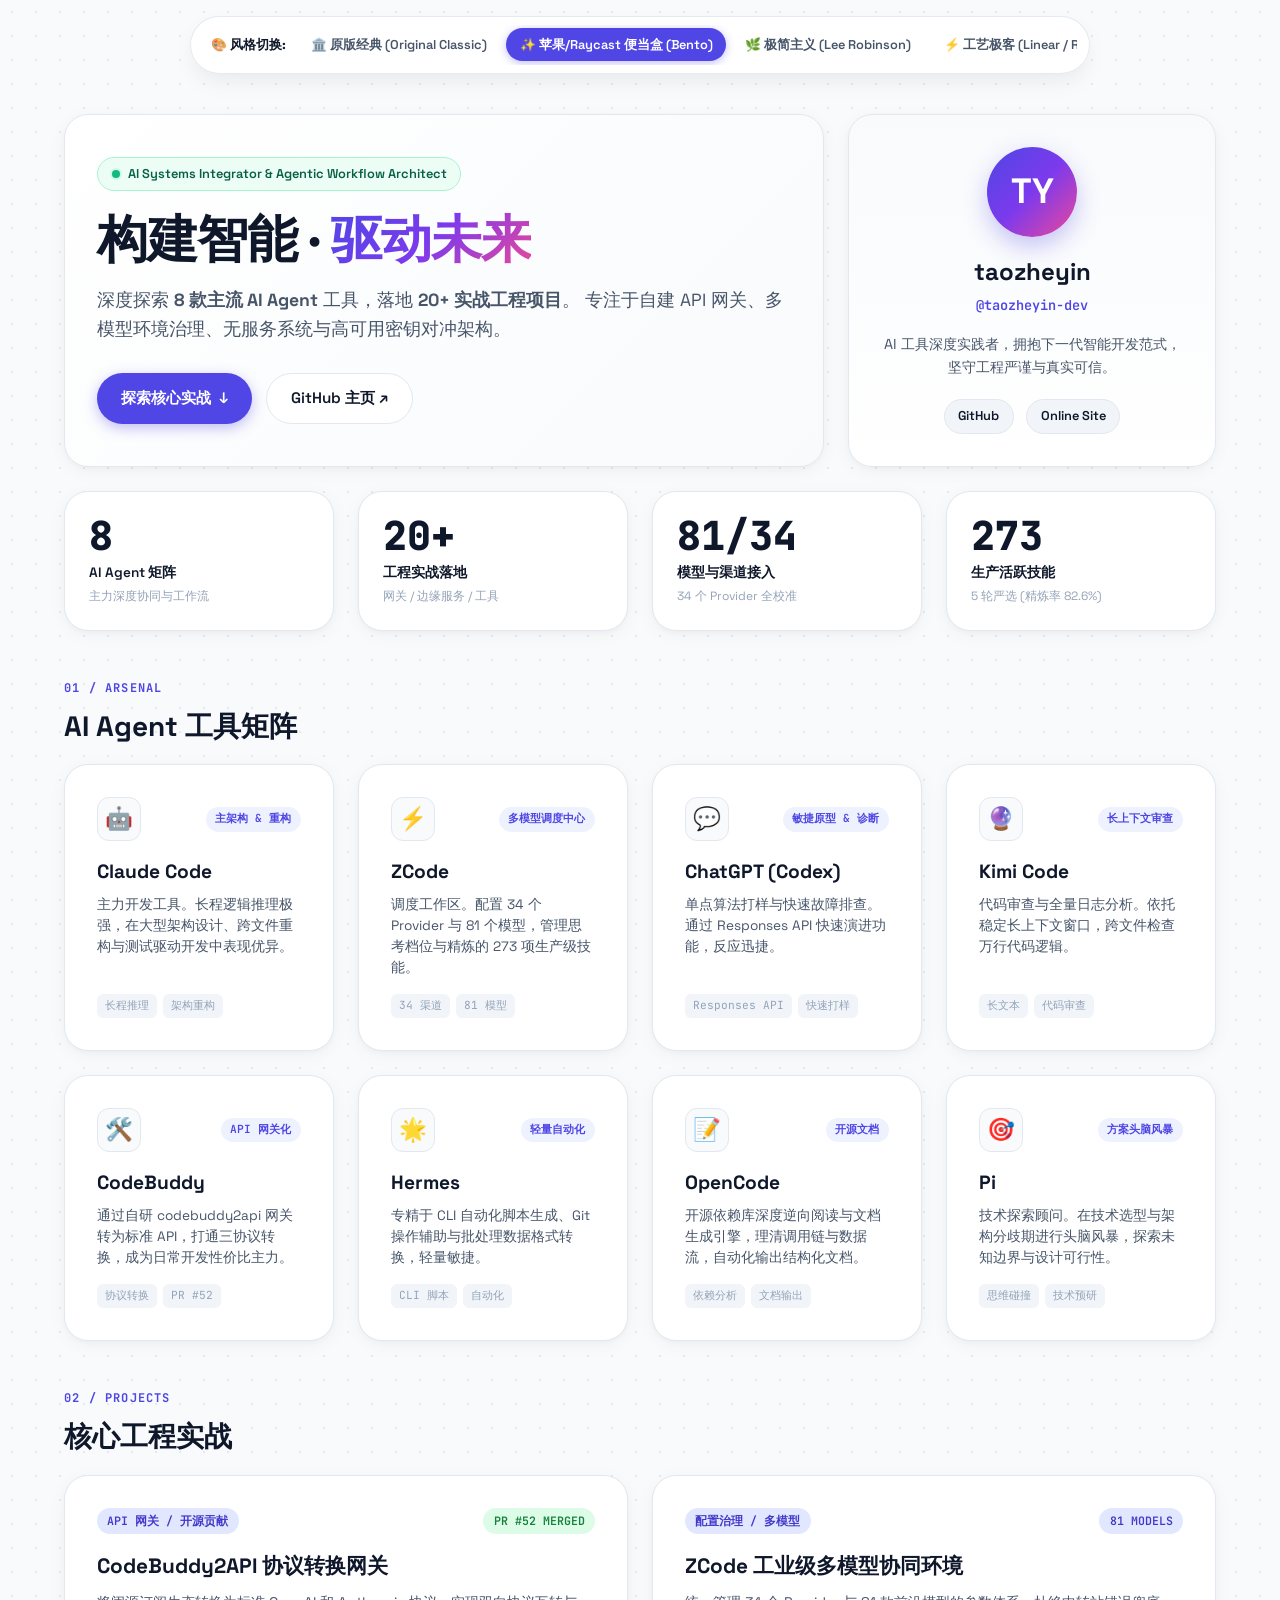
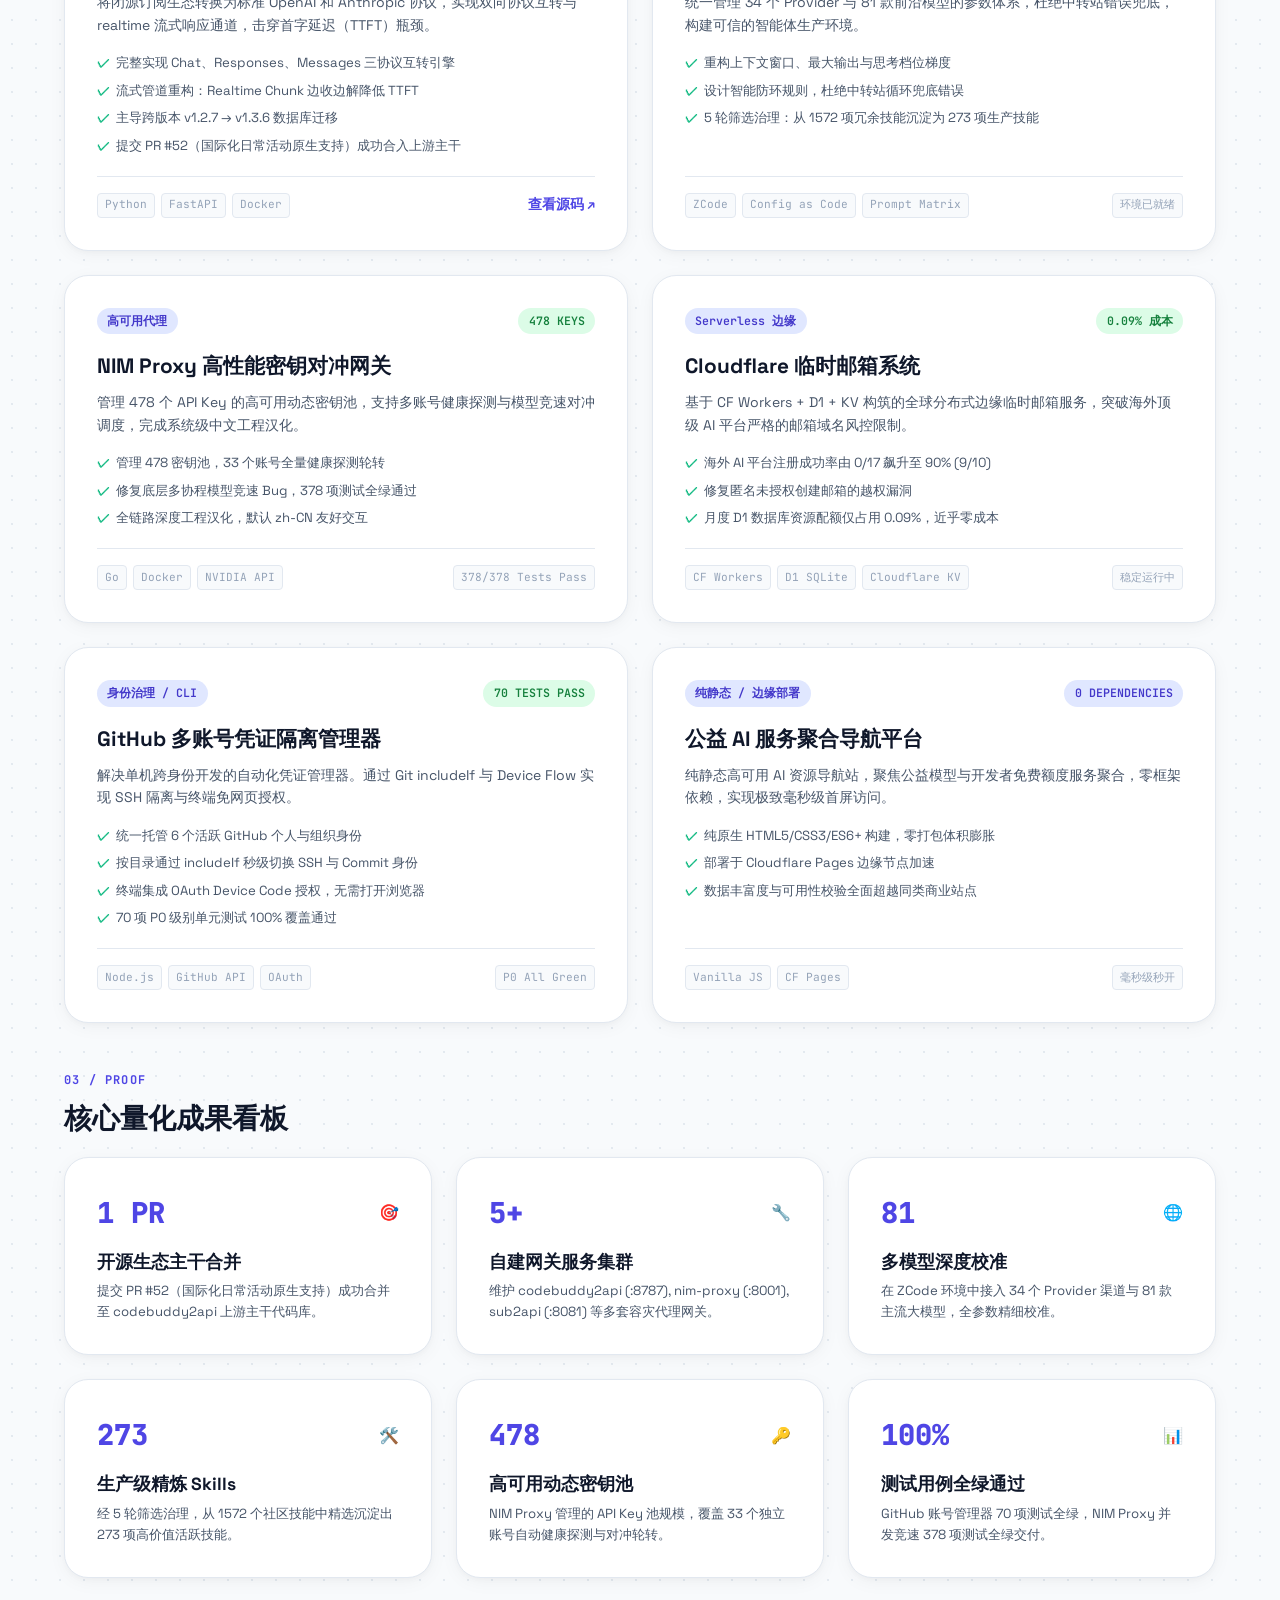
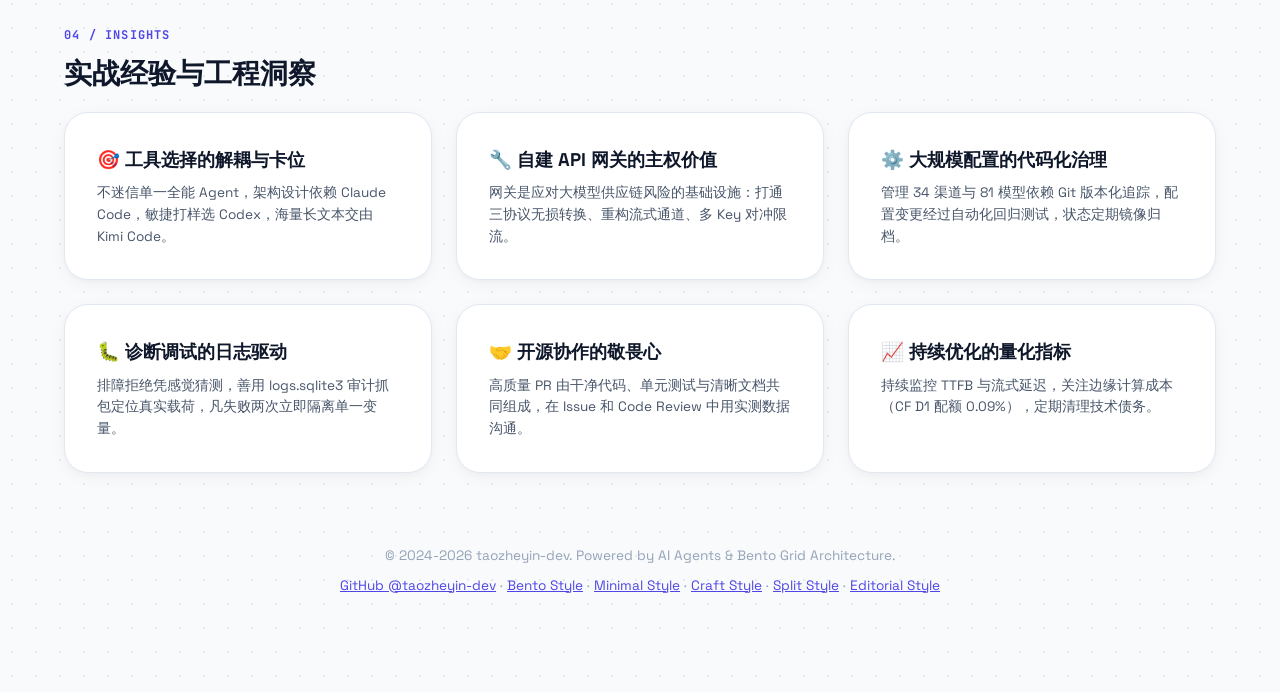
==== commit 414109ee: "feat: restore original classic version and integrate 6-style portfolio switcher" ====
--- a/index.html
+++ b/index.html
@@ -18,6 +18,7 @@
             <span>🎨 风格切换:</span>
         </div>
         <nav class="style-links">
+            <a href="classic.html" class="style-pill">🏛️ 原版经典 (Original Classic)</a>
             <a href="index.html" class="style-pill active">✨ 苹果/Raycast 便当盒 (Bento)</a>
             <a href="minimal.html" class="style-pill">🌿 极简主义 (Lee Robinson)</a>
             <a href="craft.html" class="style-pill">⚡ 工艺极客 (Linear / Rauno)</a>
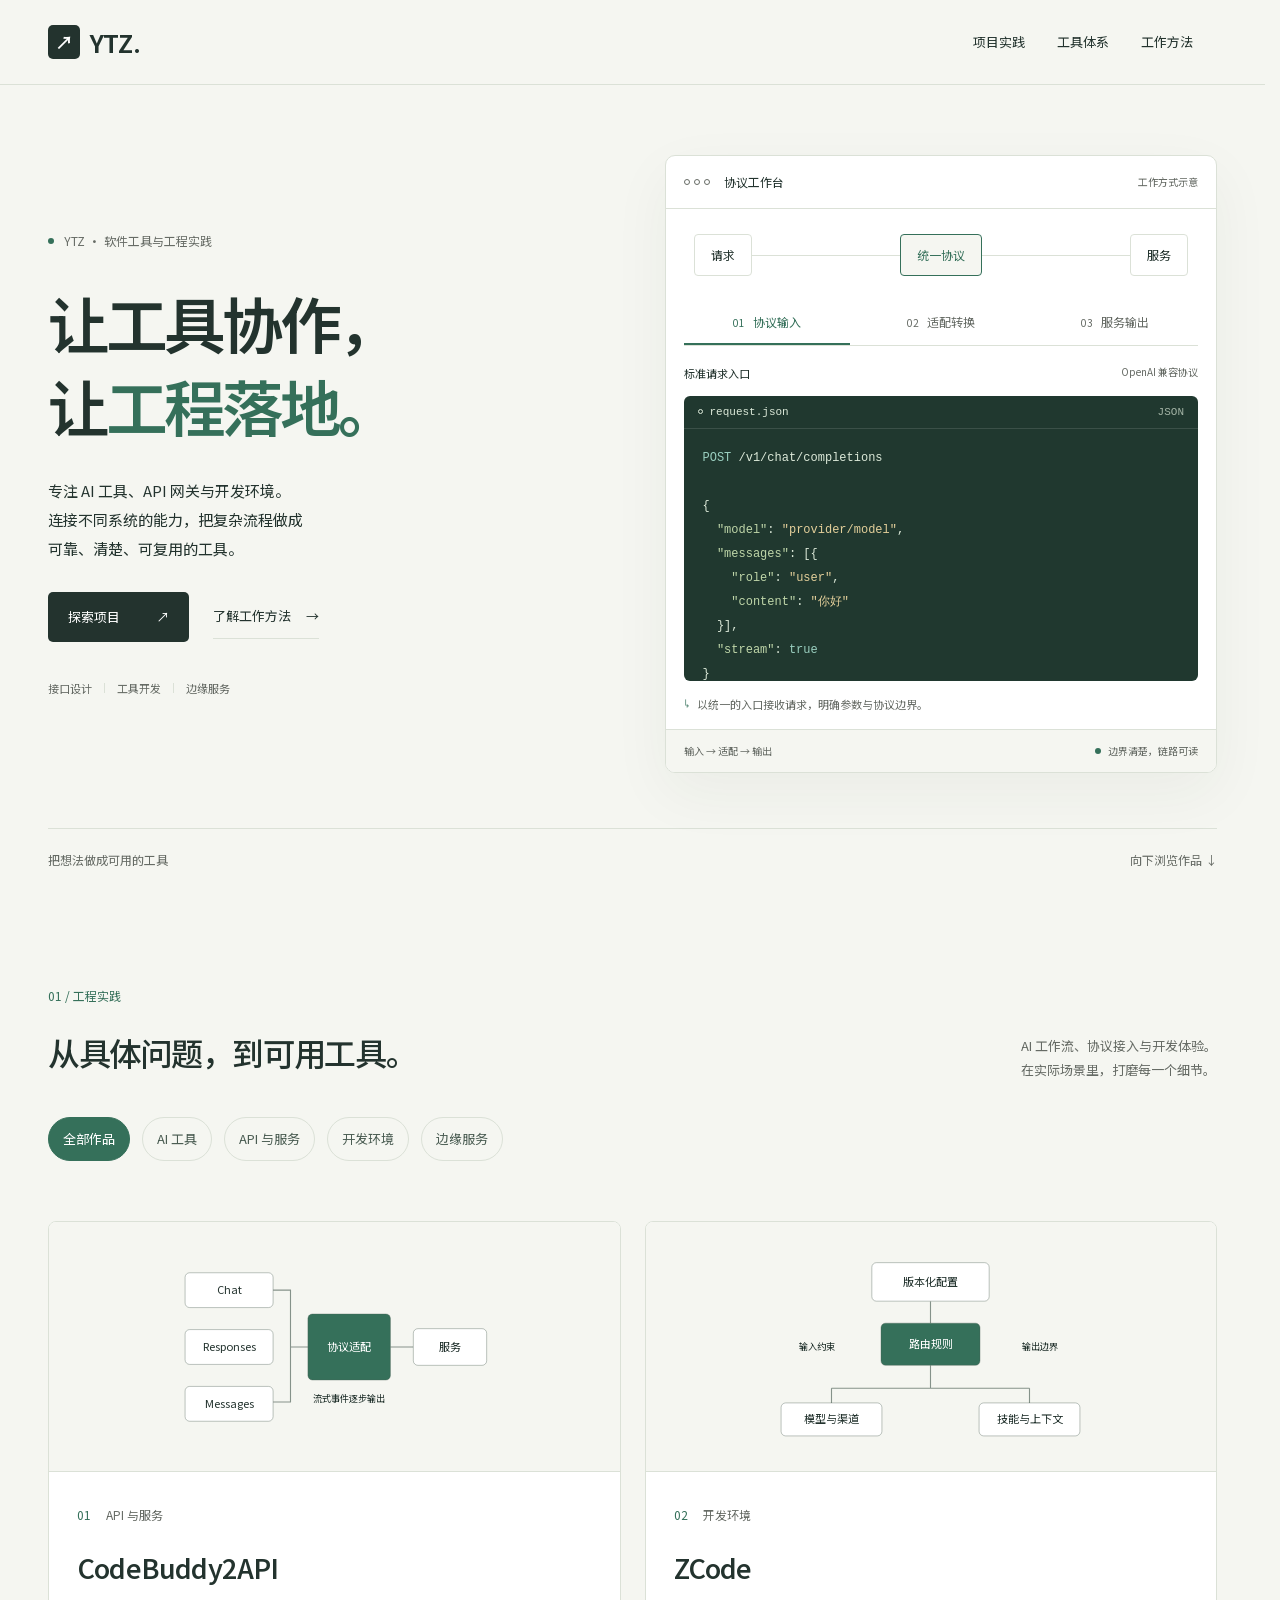
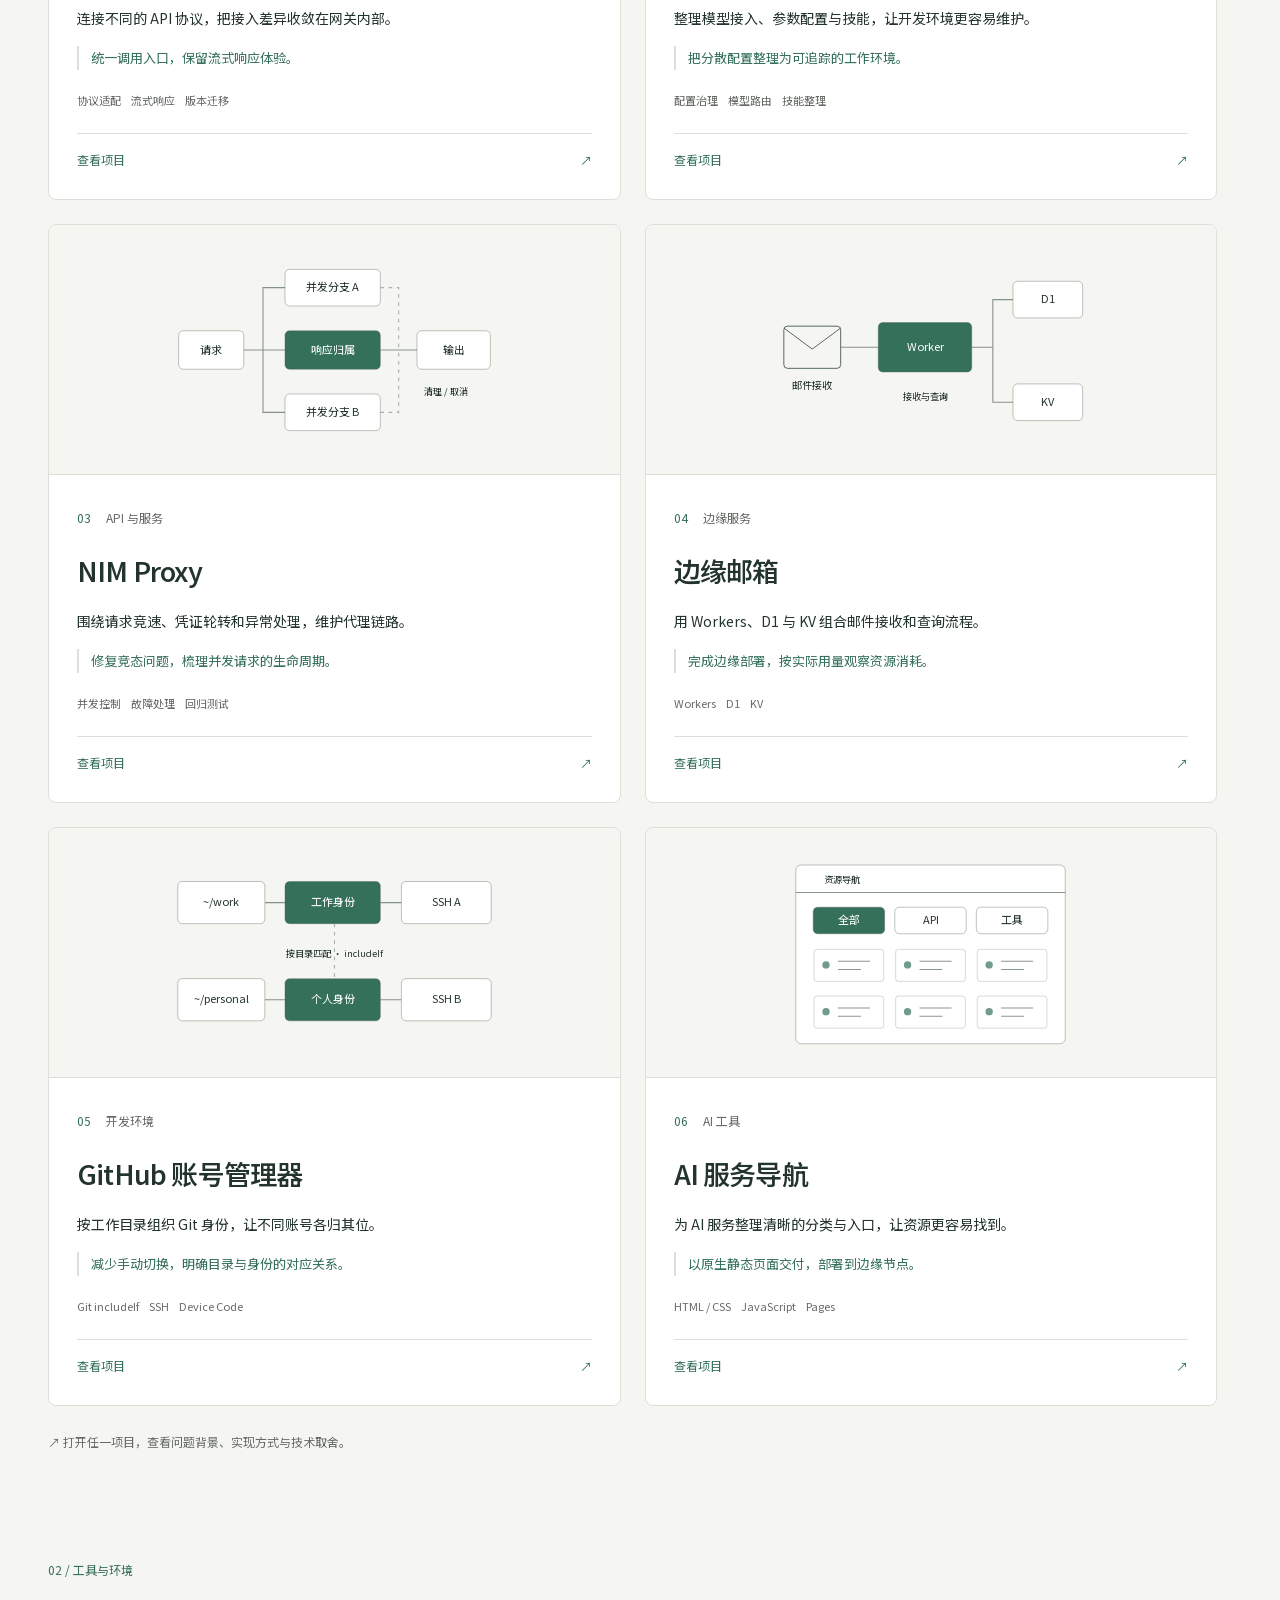
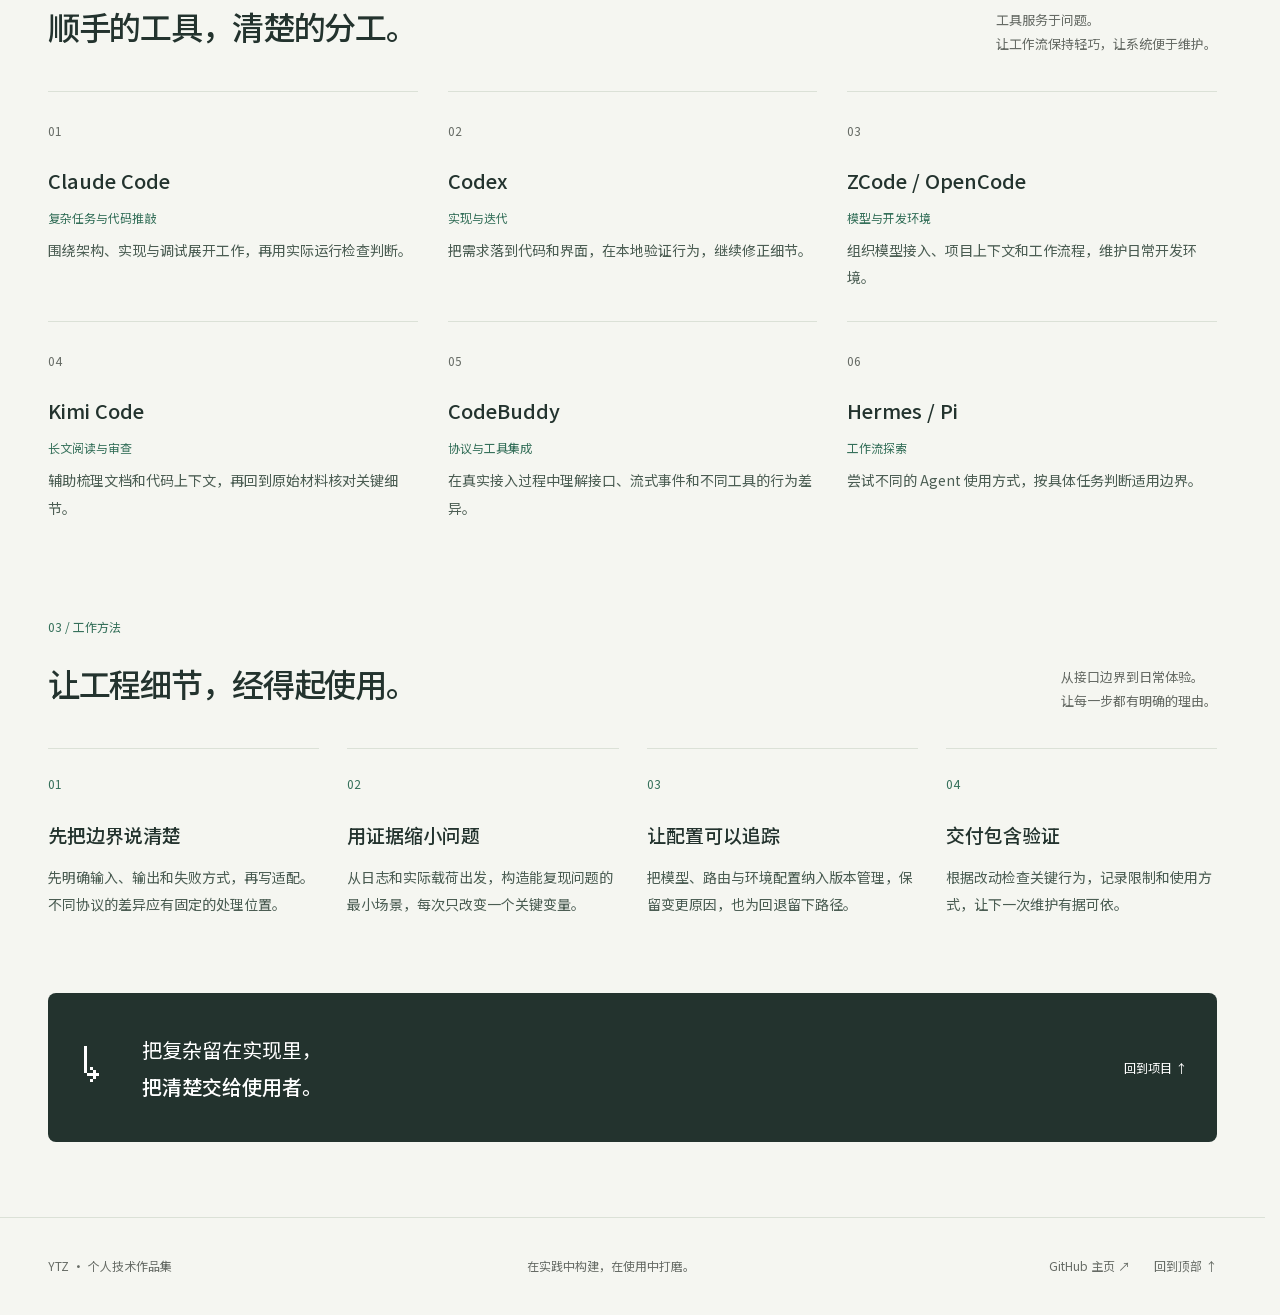
==== commit dbcc1b39: "Publish Craft as the sole maintained portfolio" ====
--- a/index.html
+++ b/index.html
@@ -1,458 +1,217 @@
-<!DOCTYPE html>
+<!doctype html>
 <html lang="zh-CN">
 <head>
-    <meta charset="UTF-8">
-    <meta name="viewport" content="width=device-width, initial-scale=1.0">
-    <title>AI Agent 工具实践之旅 | taozheyin-dev</title>
-    <meta name="description" content="深度探索 8 款主流 AI Agent 工具，落地 20+ 实战工程项目。专注于自建 API 网关、多模型环境治理、无服务系统与高可用密钥对冲架构。">
-    <link rel="preconnect" href="https://fonts.googleapis.com">
-    <link rel="preconnect" href="https://fonts.gstatic.com" crossorigin>
-    <link href="https://fonts.googleapis.com/css2?family=Space+Grotesk:wght@400;500;600;700;800&family=JetBrains+Mono:wght@400;600&display=swap" rel="stylesheet">
-    <link rel="stylesheet" href="bento.css">
+  <meta charset="UTF-8"><meta name="viewport" content="width=device-width, initial-scale=1"><title>YTZ | 个人技术作品集</title><meta name="description" content="YTZ 的个人技术作品集：记录 AI 工具、API 网关、开发环境和边缘服务中的项目实现与个人贡献。"><link rel="icon" href="assets/favicon.svg" type="image/svg+xml"><link rel="preload" href="assets/fonts/noto-sans-sc.woff2" as="font" type="font/woff2" crossorigin><link rel="stylesheet" href="shared.css"><script src="portfolio.js" defer></script>
+  <link rel="stylesheet" href="craft.css">
+<link rel="stylesheet" href="polish.css">
 </head>
-<body>
-
-    <!-- Top Style Switcher Float Bar -->
-    <header class="style-switcher-bar">
-        <div class="style-switcher-label">
-            <span>🎨 风格切换:</span>
-        </div>
-        <nav class="style-links">
-            <a href="classic.html" class="style-pill">🏛️ 原版经典 (Original Classic)</a>
-            <a href="index.html" class="style-pill active">✨ 苹果/Raycast 便当盒 (Bento)</a>
-            <a href="minimal.html" class="style-pill">🌿 极简主义 (Lee Robinson)</a>
-            <a href="craft.html" class="style-pill">⚡ 工艺极客 (Linear / Rauno)</a>
-            <a href="split.html" class="style-pill">📑 经典双栏 (Brittany Chiang)</a>
-            <a href="editorial.html" class="style-pill">📰 科技期刊 (Stripe Editorial)</a>
-        </nav>
-    </header>
-
-    <main class="bento-container">
-        <div class="bento-grid">
-
-            <!-- 1. Hero Card (Span 8) -->
-            <div class="bento-card col-8 card-hero">
-                <div class="hero-status-pill">
-                    <span class="status-dot"></span>
-                    <span>AI Systems Integrator & Agentic Workflow Architect</span>
-                </div>
-                <h1 class="hero-heading">
-                    构建智能 · <span class="gradient-text">驱动未来</span>
-                </h1>
-                <p class="hero-intro">
-                    深度探索 <strong>8 款主流 AI Agent</strong> 工具，落地 <strong>20+ 实战工程项目</strong>。
-                    专注于自建 API 网关、多模型环境治理、无服务系统与高可用密钥对冲架构。
-                </p>
-                <div class="hero-actions">
-                    <a href="#projects" class="btn-bento-primary">
-                        <span>探索核心实战</span>
-                        <span>↓</span>
-                    </a>
-                    <a href="https://github.com/taozheyin-dev" class="btn-bento-secondary" target="_blank" rel="noopener noreferrer">
-                        <span>GitHub 主页 ↗</span>
-                    </a>
-                </div>
-            </div>
-
-            <!-- 2. Profile Card (Span 4) -->
-            <div class="bento-card col-4 card-bio">
-                <div class="bio-avatar">TY</div>
-                <h2 class="bio-name">taozheyin</h2>
-                <p class="bio-role">@taozheyin-dev</p>
-                <p class="bio-desc">AI 工具深度实践者，拥抱下一代智能开发范式，坚守工程严谨与真实可信。</p>
-                <div class="bio-social">
-                    <a href="https://github.com/taozheyin-dev" target="_blank" class="social-icon-btn">GitHub</a>
-                    <a href="https://taozheyin-dev.github.io" class="social-icon-btn">Online Site</a>
-                </div>
-            </div>
-
-            <!-- 3. Stat Cards (4 x Span 3) -->
-            <div class="bento-card col-3 card-stat">
-                <div class="stat-number">8</div>
-                <div class="stat-label-bento">AI Agent 矩阵</div>
-                <div class="stat-sub-bento">主力深度协同与工作流</div>
-            </div>
-
-            <div class="bento-card col-3 card-stat">
-                <div class="stat-number">20+</div>
-                <div class="stat-label-bento">工程实战落地</div>
-                <div class="stat-sub-bento">网关 / 边缘服务 / 工具</div>
-            </div>
-
-            <div class="bento-card col-3 card-stat">
-                <div class="stat-number">81/34</div>
-                <div class="stat-label-bento">模型与渠道接入</div>
-                <div class="stat-sub-bento">34 个 Provider 全校准</div>
-            </div>
-
-            <div class="bento-card col-3 card-stat">
-                <div class="stat-number">273</div>
-                <div class="stat-label-bento">生产活跃技能</div>
-                <div class="stat-sub-bento">5 轮严选 (精炼率 82.6%)</div>
-            </div>
-
-            <!-- Section Title: AI Tools -->
-            <div class="bento-section-header">
-                <div class="bento-tag">01 / Arsenal</div>
-                <h2 class="bento-title">AI Agent 工具矩阵</h2>
-            </div>
-
-            <!-- 8 Tools (8 x Span 3) -->
-            <div class="bento-card col-3 tool-bento-item">
-                <div class="tool-top-row">
-                    <div class="tool-emoji-box">🤖</div>
-                    <span class="tool-pill-tag">主架构 & 重构</span>
-                </div>
-                <h3 class="tool-title">Claude Code</h3>
-                <p class="tool-text">主力开发工具。长程逻辑推理极强，在大型架构设计、跨文件重构与测试驱动开发中表现优异。</p>
-                <div class="tool-chips">
-                    <span class="chip">长程推理</span>
-                    <span class="chip">架构重构</span>
-                </div>
-            </div>
-
-            <div class="bento-card col-3 tool-bento-item">
-                <div class="tool-top-row">
-                    <div class="tool-emoji-box">⚡</div>
-                    <span class="tool-pill-tag">多模型调度中心</span>
-                </div>
-                <h3 class="tool-title">ZCode</h3>
-                <p class="tool-text">调度工作区。配置 34 个 Provider 与 81 个模型，管理思考档位与精炼的 273 项生产级技能。</p>
-                <div class="tool-chips">
-                    <span class="chip">34 渠道</span>
-                    <span class="chip">81 模型</span>
-                </div>
-            </div>
-
-            <div class="bento-card col-3 tool-bento-item">
-                <div class="tool-top-row">
-                    <div class="tool-emoji-box">💬</div>
-                    <span class="tool-pill-tag">敏捷原型 & 诊断</span>
-                </div>
-                <h3 class="tool-title">ChatGPT (Codex)</h3>
-                <p class="tool-text">单点算法打样与快速故障排查。通过 Responses API 快速演进功能，反应迅捷。</p>
-                <div class="tool-chips">
-                    <span class="chip">Responses API</span>
-                    <span class="chip">快速打样</span>
-                </div>
-            </div>
-
-            <div class="bento-card col-3 tool-bento-item">
-                <div class="tool-top-row">
-                    <div class="tool-emoji-box">🔮</div>
-                    <span class="tool-pill-tag">长上下文审查</span>
-                </div>
-                <h3 class="tool-title">Kimi Code</h3>
-                <p class="tool-text">代码审查与全量日志分析。依托稳定长上下文窗口，跨文件检查万行代码逻辑。</p>
-                <div class="tool-chips">
-                    <span class="chip">长文本</span>
-                    <span class="chip">代码审查</span>
-                </div>
-            </div>
-
-            <div class="bento-card col-3 tool-bento-item">
-                <div class="tool-top-row">
-                    <div class="tool-emoji-box">🛠️</div>
-                    <span class="tool-pill-tag">API 网关化</span>
-                </div>
-                <h3 class="tool-title">CodeBuddy</h3>
-                <p class="tool-text">通过自研 codebuddy2api 网关转为标准 API，打通三协议转换，成为日常开发性价比主力。</p>
-                <div class="tool-chips">
-                    <span class="chip">协议转换</span>
-                    <span class="chip">PR #52</span>
-                </div>
-            </div>
-
-            <div class="bento-card col-3 tool-bento-item">
-                <div class="tool-top-row">
-                    <div class="tool-emoji-box">🌟</div>
-                    <span class="tool-pill-tag">轻量自动化</span>
-                </div>
-                <h3 class="tool-title">Hermes</h3>
-                <p class="tool-text">专精于 CLI 自动化脚本生成、Git 操作辅助与批处理数据格式转换，轻量敏捷。</p>
-                <div class="tool-chips">
-                    <span class="chip">CLI 脚本</span>
-                    <span class="chip">自动化</span>
-                </div>
-            </div>
-
-            <div class="bento-card col-3 tool-bento-item">
-                <div class="tool-top-row">
-                    <div class="tool-emoji-box">📝</div>
-                    <span class="tool-pill-tag">开源文档</span>
-                </div>
-                <h3 class="tool-title">OpenCode</h3>
-                <p class="tool-text">开源依赖库深度逆向阅读与文档生成引擎，理清调用链与数据流，自动化输出结构化文档。</p>
-                <div class="tool-chips">
-                    <span class="chip">依赖分析</span>
-                    <span class="chip">文档输出</span>
-                </div>
-            </div>
-
-            <div class="bento-card col-3 tool-bento-item">
-                <div class="tool-top-row">
-                    <div class="tool-emoji-box">🎯</div>
-                    <span class="tool-pill-tag">方案头脑风暴</span>
-                </div>
-                <h3 class="tool-title">Pi</h3>
-                <p class="tool-text">技术探索顾问。在技术选型与架构分歧期进行头脑风暴，探索未知边界与设计可行性。</p>
-                <div class="tool-chips">
-                    <span class="chip">思维碰撞</span>
-                    <span class="chip">技术预研</span>
-                </div>
-            </div>
-
-            <!-- Section Title: Projects -->
-            <div class="bento-section-header" id="projects">
-                <div class="bento-tag">02 / Projects</div>
-                <h2 class="bento-title">核心工程实战</h2>
-            </div>
-
-            <!-- 6 Projects (6 x Span 6) -->
-            <div class="bento-card col-6 card-project">
-                <div class="project-tag-row">
-                    <span class="badge-soft">API 网关 / 开源贡献</span>
-                    <span class="badge-soft badge-green">PR #52 MERGED</span>
-                </div>
-                <h3 class="project-title-bento">CodeBuddy2API 协议转换网关</h3>
-                <p class="project-desc-bento">将闭源订阅生态转换为标准 OpenAI 和 Anthropic 协议，实现双向协议互转与 realtime 流式响应通道，击穿首字延迟（TTFT）瓶颈。</p>
-                <ul class="bento-checklist">
-                    <li>完整实现 Chat、Responses、Messages 三协议互转引擎</li>
-                    <li>流式管道重构：Realtime Chunk 边收边解降低 TTFT</li>
-                    <li>主导跨版本 v1.2.7 → v1.3.6 数据库迁移</li>
-                    <li>提交 PR #52（国际化日常活动原生支持）成功合入上游主干</li>
-                </ul>
-                <div class="bento-card-footer">
-                    <div class="tech-tags-group">
-                        <span class="tag-mini">Python</span>
-                        <span class="tag-mini">FastAPI</span>
-                        <span class="tag-mini">Docker</span>
-                    </div>
-                    <a href="https://github.com/taozheyin-dev" target="_blank" class="link-arrow">查看源码 ↗</a>
-                </div>
-            </div>
-
-            <div class="bento-card col-6 card-project">
-                <div class="project-tag-row">
-                    <span class="badge-soft">配置治理 / 多模型</span>
-                    <span class="badge-soft">81 MODELS</span>
-                </div>
-                <h3 class="project-title-bento">ZCode 工业级多模型协同环境</h3>
-                <p class="project-desc-bento">统一管理 34 个 Provider 与 81 款前沿模型的参数体系，杜绝中转站错误兜底，构建可信的智能体生产环境。</p>
-                <ul class="bento-checklist">
-                    <li>重构上下文窗口、最大输出与思考档位梯度</li>
-                    <li>设计智能防环规则，杜绝中转站循环兜底错误</li>
-                    <li>5 轮筛选治理：从 1572 项冗余技能沉淀为 273 项生产技能</li>
-                </ul>
-                <div class="bento-card-footer">
-                    <div class="tech-tags-group">
-                        <span class="tag-mini">ZCode</span>
-                        <span class="tag-mini">Config as Code</span>
-                        <span class="tag-mini">Prompt Matrix</span>
-                    </div>
-                    <span class="tag-mini">环境已就绪</span>
-                </div>
-            </div>
-
-            <div class="bento-card col-6 card-project">
-                <div class="project-tag-row">
-                    <span class="badge-soft">高可用代理</span>
-                    <span class="badge-soft badge-green">478 KEYS</span>
-                </div>
-                <h3 class="project-title-bento">NIM Proxy 高性能密钥对冲网关</h3>
-                <p class="project-desc-bento">管理 478 个 API Key 的高可用动态密钥池，支持多账号健康探测与模型竞速对冲调度，完成系统级中文工程汉化。</p>
-                <ul class="bento-checklist">
-                    <li>管理 478 密钥池，33 个账号全量健康探测轮转</li>
-                    <li>修复底层多协程模型竞速 Bug，378 项测试全绿通过</li>
-                    <li>全链路深度工程汉化，默认 zh-CN 友好交互</li>
-                </ul>
-                <div class="bento-card-footer">
-                    <div class="tech-tags-group">
-                        <span class="tag-mini">Go</span>
-                        <span class="tag-mini">Docker</span>
-                        <span class="tag-mini">NVIDIA API</span>
-                    </div>
-                    <span class="tag-mini">378/378 Tests Pass</span>
-                </div>
-            </div>
-
-            <div class="bento-card col-6 card-project">
-                <div class="project-tag-row">
-                    <span class="badge-soft">Serverless 边缘</span>
-                    <span class="badge-soft badge-green">0.09% 成本</span>
-                </div>
-                <h3 class="project-title-bento">Cloudflare 临时邮箱系统</h3>
-                <p class="project-desc-bento">基于 CF Workers + D1 + KV 构筑的全球分布式边缘临时邮箱服务，突破海外顶级 AI 平台严格的邮箱域名风控限制。</p>
-                <ul class="bento-checklist">
-                    <li>海外 AI 平台注册成功率由 0/17 飙升至 90% (9/10)</li>
-                    <li>修复匿名未授权创建邮箱的越权漏洞</li>
-                    <li>月度 D1 数据库资源配额仅占用 0.09%，近乎零成本</li>
-                </ul>
-                <div class="bento-card-footer">
-                    <div class="tech-tags-group">
-                        <span class="tag-mini">CF Workers</span>
-                        <span class="tag-mini">D1 SQLite</span>
-                        <span class="tag-mini">Cloudflare KV</span>
-                    </div>
-                    <span class="tag-mini">稳定运行中</span>
-                </div>
-            </div>
-
-            <div class="bento-card col-6 card-project">
-                <div class="project-tag-row">
-                    <span class="badge-soft">身份治理 / CLI</span>
-                    <span class="badge-soft badge-green">70 TESTS PASS</span>
-                </div>
-                <h3 class="project-title-bento">GitHub 多账号凭证隔离管理器</h3>
-                <p class="project-desc-bento">解决单机跨身份开发的自动化凭证管理器。通过 Git includeIf 与 Device Flow 实现 SSH 隔离与终端免网页授权。</p>
-                <ul class="bento-checklist">
-                    <li>统一托管 6 个活跃 GitHub 个人与组织身份</li>
-                    <li>按目录通过 includeIf 秒级切换 SSH 与 Commit 身份</li>
-                    <li>终端集成 OAuth Device Code 授权，无需打开浏览器</li>
-                    <li>70 项 P0 级别单元测试 100% 覆盖通过</li>
-                </ul>
-                <div class="bento-card-footer">
-                    <div class="tech-tags-group">
-                        <span class="tag-mini">Node.js</span>
-                        <span class="tag-mini">GitHub API</span>
-                        <span class="tag-mini">OAuth</span>
-                    </div>
-                    <span class="tag-mini">P0 All Green</span>
-                </div>
-            </div>
-
-            <div class="bento-card col-6 card-project">
-                <div class="project-tag-row">
-                    <span class="badge-soft">纯静态 / 边缘部署</span>
-                    <span class="badge-soft">0 DEPENDENCIES</span>
-                </div>
-                <h3 class="project-title-bento">公益 AI 服务聚合导航平台</h3>
-                <p class="project-desc-bento">纯静态高可用 AI 资源导航站，聚焦公益模型与开发者免费额度服务聚合，零框架依赖，实现极致毫秒级首屏访问。</p>
-                <ul class="bento-checklist">
-                    <li>纯原生 HTML5/CSS3/ES6+ 构建，零打包体积膨胀</li>
-                    <li>部署于 Cloudflare Pages 边缘节点加速</li>
-                    <li>数据丰富度与可用性校验全面超越同类商业站点</li>
-                </ul>
-                <div class="bento-card-footer">
-                    <div class="tech-tags-group">
-                        <span class="tag-mini">Vanilla JS</span>
-                        <span class="tag-mini">CF Pages</span>
-                    </div>
-                    <span class="tag-mini">毫秒级秒开</span>
-                </div>
-            </div>
-
-            <!-- Section Title: Achievements -->
-            <div class="bento-section-header">
-                <div class="bento-tag">03 / Proof</div>
-                <h2 class="bento-title">核心量化成果看板</h2>
-            </div>
-
-            <div class="bento-card col-4 card-achievement">
-                <div class="achieve-header">
-                    <span class="achieve-num">1 PR</span>
-                    <span>🎯</span>
-                </div>
-                <h3 class="achieve-name">开源生态主干合并</h3>
-                <p class="achieve-desc">提交 PR #52（国际化日常活动原生支持）成功合并至 codebuddy2api 上游主干代码库。</p>
-            </div>
-
-            <div class="bento-card col-4 card-achievement">
-                <div class="achieve-header">
-                    <span class="achieve-num">5+</span>
-                    <span>🔧</span>
-                </div>
-                <h3 class="achieve-name">自建网关服务集群</h3>
-                <p class="achieve-desc">维护 codebuddy2api (:8787), nim-proxy (:8001), sub2api (:8081) 等多套容灾代理网关。</p>
-            </div>
-
-            <div class="bento-card col-4 card-achievement">
-                <div class="achieve-header">
-                    <span class="achieve-num">81</span>
-                    <span>🌐</span>
-                </div>
-                <h3 class="achieve-name">多模型深度校准</h3>
-                <p class="achieve-desc">在 ZCode 环境中接入 34 个 Provider 渠道与 81 款主流大模型，全参数精细校准。</p>
-            </div>
-
-            <div class="bento-card col-4 card-achievement">
-                <div class="achieve-header">
-                    <span class="achieve-num">273</span>
-                    <span>🛠️</span>
-                </div>
-                <h3 class="achieve-name">生产级精炼 Skills</h3>
-                <p class="achieve-desc">经 5 轮筛选治理，从 1572 个社区技能中精选沉淀出 273 项高价值活跃技能。</p>
-            </div>
-
-            <div class="bento-card col-4 card-achievement">
-                <div class="achieve-header">
-                    <span class="achieve-num">478</span>
-                    <span>🔑</span>
-                </div>
-                <h3 class="achieve-name">高可用动态密钥池</h3>
-                <p class="achieve-desc">NIM Proxy 管理的 API Key 池规模，覆盖 33 个独立账号自动健康探测与对冲轮转。</p>
-            </div>
-
-            <div class="bento-card col-4 card-achievement">
-                <div class="achieve-header">
-                    <span class="achieve-num">100%</span>
-                    <span>📊</span>
-                </div>
-                <h3 class="achieve-name">测试用例全绿通过</h3>
-                <p class="achieve-desc">GitHub 账号管理器 70 项测试全绿，NIM Proxy 并发竞速 378 项测试全绿交付。</p>
-            </div>
-
-            <!-- Section Title: Insights -->
-            <div class="bento-section-header">
-                <div class="bento-tag">04 / Insights</div>
-                <h2 class="bento-title">实战经验与工程洞察</h2>
-            </div>
-
-            <div class="bento-card col-4 card-insight">
-                <h3 class="insight-h">🎯 工具选择的解耦与卡位</h3>
-                <p class="insight-b">不迷信单一全能 Agent，架构设计依赖 Claude Code，敏捷打样选 Codex，海量长文本交由 Kimi Code。</p>
-            </div>
-
-            <div class="bento-card col-4 card-insight">
-                <h3 class="insight-h">🔧 自建 API 网关的主权价值</h3>
-                <p class="insight-b">网关是应对大模型供应链风险的基础设施：打通三协议无损转换、重构流式通道、多 Key 对冲限流。</p>
-            </div>
-
-            <div class="bento-card col-4 card-insight">
-                <h3 class="insight-h">⚙️ 大规模配置的代码化治理</h3>
-                <p class="insight-b">管理 34 渠道与 81 模型依赖 Git 版本化追踪，配置变更经过自动化回归测试，状态定期镜像归档。</p>
-            </div>
-
-            <div class="bento-card col-4 card-insight">
-                <h3 class="insight-h">🐛 诊断调试的日志驱动</h3>
-                <p class="insight-b">排障拒绝凭感觉猜测，善用 logs.sqlite3 审计抓包定位真实载荷，凡失败两次立即隔离单一变量。</p>
-            </div>
-
-            <div class="bento-card col-4 card-insight">
-                <h3 class="insight-h">🤝 开源协作的敬畏心</h3>
-                <p class="insight-b">高质量 PR 由干净代码、单元测试与清晰文档共同组成，在 Issue 和 Code Review 中用实测数据沟通。</p>
-            </div>
-
-            <div class="bento-card col-4 card-insight">
-                <h3 class="insight-h">📈 持续优化的量化指标</h3>
-                <p class="insight-b">持续监控 TTFB 与流式延迟，关注边缘计算成本（CF D1 配额 0.09%），定期清理技术债务。</p>
-            </div>
-
-            <!-- Footer in Bento -->
-            <footer class="bento-footer">
-                <p>&copy; 2024-2026 taozheyin-dev. Powered by AI Agents & Bento Grid Architecture.</p>
-                <p style="margin-top: 0.5rem;">
-                    <a href="https://github.com/taozheyin-dev" target="_blank" style="color: var(--brand-indigo);">GitHub @taozheyin-dev</a> ·
-                    <a href="index.html" style="color: var(--brand-indigo);">Bento Style</a> ·
-                    <a href="minimal.html" style="color: var(--brand-indigo);">Minimal Style</a> ·
-                    <a href="craft.html" style="color: var(--brand-indigo);">Craft Style</a> ·
-                    <a href="split.html" style="color: var(--brand-indigo);">Split Style</a> ·
-                    <a href="editorial.html" style="color: var(--brand-indigo);">Editorial Style</a>
-                </p>
-            </footer>
-
-        </div>
-    </main>
+<body class="theme-craft">
+  <a class="skip-link" href="#main">跳到主要内容</a><header class="site-header"><div class="header-inner">
+      <a class="logo" href="#main" aria-label="YTZ，回到顶部"><span class="logo-mark" aria-hidden="true">↗</span><span class="logo-name">YTZ<span aria-hidden="true">.</span></span></a>
+      <nav class="main-nav" id="main-nav" aria-label="主导航"><a href="#projects">项目实践</a><a href="#tools">工具体系</a><a href="#approach">工作方法</a></nav>
+      <div class="header-actions"><button class="menu-toggle" type="button" aria-controls="main-nav" aria-expanded="false">菜单 <span aria-hidden="true">+</span></button></div>
+    </div></header>
+  <main id="main" class="page-shell">
+    <section class="craft-hero" aria-labelledby="hero-title">
+      <div class="hero-grid">
+        <div class="hero-content">
+          <p class="hero-eyebrow"><span class="status-dot" aria-hidden="true"></span> YTZ · 软件工具与工程实践</p>
+          <h1 id="hero-title">让工具协作，<br>让<span>工程落地。</span></h1>
+          <p class="hero-description">专注 AI 工具、API 网关与开发环境。<br>连接不同系统的能力，把复杂流程做成<br class="desktop-break">可靠、清楚、可复用的工具。</p>
+          <div class="hero-actions"><a class="primary-link" href="#projects">探索项目 <span aria-hidden="true">↗</span></a><a class="secondary-link" href="#approach">了解工作方法 <span aria-hidden="true">→</span></a></div>
+          <div class="hero-discipline"><span>接口设计</span><i aria-hidden="true"></i><span>工具开发</span><i aria-hidden="true"></i><span>边缘服务</span></div>
+        </div>
+
+        <div class="workbench" aria-label="API 请求处理流程示意">
+          <div class="bench-header"><div class="bench-window-dots" aria-hidden="true"><i></i><i></i><i></i></div><span>协议工作台</span><span class="bench-caption">工作方式示意</span></div>
+          <div class="bench-route" aria-hidden="true"><span class="route-endpoint">请求</span><span class="route-line"></span><span class="route-core">统一协议</span><span class="route-line"></span><span class="route-endpoint">服务</span></div>
+          <div class="bench-tabs" role="tablist" aria-label="查看请求处理的三个阶段">
+            <button id="demo-tab-0" type="button" role="tab" data-demo-step="0" aria-selected="true" aria-controls="demo-panel-0"><span>01</span> 协议输入</button>
+            <button id="demo-tab-1" type="button" role="tab" data-demo-step="1" aria-selected="false" aria-controls="demo-panel-1" tabindex="-1"><span>02</span> 适配转换</button>
+            <button id="demo-tab-2" type="button" role="tab" data-demo-step="2" aria-selected="false" aria-controls="demo-panel-2" tabindex="-1"><span>03</span> 服务输出</button>
+          </div>
+          <div id="demo-panel-0" class="bench-panel" data-demo-panel="0" role="tabpanel" aria-labelledby="demo-tab-0" tabindex="0">
+            <div class="bench-inspector"><span>标准请求入口</span><span class="protocol-tag">OpenAI 兼容协议</span></div>
+            <div class="bench-code"><div class="code-file"><span class="file-dot" aria-hidden="true"></span> request.json<span>JSON</span></div><pre><code><span class="code-method">POST</span> /v1/chat/completions
+
+{
+  <span class="code-key">"model"</span>: <span class="code-string">"provider/model"</span>,
+  <span class="code-key">"messages"</span>: [{
+    <span class="code-key">"role"</span>: <span class="code-string">"user"</span>,
+    <span class="code-key">"content"</span>: <span class="code-string">"你好"</span>
+  }],
+  <span class="code-key">"stream"</span>: <span class="code-value">true</span>
+}</code></pre></div>
+            <p class="bench-panel-note"><span aria-hidden="true">↳</span> 以统一的入口接收请求，明确参数与协议边界。</p>
+          </div>
+          <div id="demo-panel-1" class="bench-panel" data-demo-panel="1" role="tabpanel" aria-labelledby="demo-tab-1" tabindex="0" hidden>
+            <div class="bench-inspector"><span>协议适配层</span><span class="protocol-tag">请求映射</span></div>
+            <div class="bench-code"><div class="code-file"><span class="file-dot" aria-hidden="true"></span> adapter.ts<span>TS</span></div><pre><code><span class="code-comment">// 把差异收敛在适配边界内</span>
+<span class="code-method">const</span> request = {
+  <span class="code-key">model</span>: resolveModel(input.model),
+  <span class="code-key">messages</span>: mapMessages(input.messages),
+  <span class="code-key">stream</span>: input.stream
+};
+
+<span class="code-method">const</span> response = <span class="code-method">await</span>
+  provider.send(request);
+
+<span class="code-method">return</span> normalize(response);</code></pre></div>
+            <p class="bench-panel-note"><span aria-hidden="true">↳</span> 在明确的边界处理差异，让调用侧保持简单。</p>
+          </div>
+          <div id="demo-panel-2" class="bench-panel" data-demo-panel="2" role="tabpanel" aria-labelledby="demo-tab-2" tabindex="0" hidden>
+            <div class="bench-inspector"><span>流式响应出口</span><span class="protocol-tag">Server-Sent Events</span></div>
+            <div class="bench-code"><div class="code-file"><span class="file-dot" aria-hidden="true"></span> response.stream<span>SSE</span></div><pre><code><span class="code-comment"># 响应按统一格式逐步输出</span>
+
+<span class="code-key">data:</span> {
+  <span class="code-key">"choices"</span>: [{
+    <span class="code-key">"delta"</span>: {
+      <span class="code-key">"content"</span>: <span class="code-string">"你好"</span>
+    }
+  }]
+}
+
+<span class="code-key">data:</span> <span class="code-value">[DONE]</span></code></pre></div>
+            <p class="bench-panel-note"><span aria-hidden="true">↳</span> 保留流式语义，以可理解的格式交付响应。</p>
+          </div>
+          <div class="bench-footer"><span class="bench-footer-label">输入 → 适配 → 输出</span><span class="bench-footer-status"><span class="status-dot" aria-hidden="true"></span> 边界清楚，链路可读</span></div>
+        </div>
+      </div>
+      <div class="hero-bottom"><span class="hero-bottom-label">把想法做成可用的工具</span><a href="#projects">向下浏览作品 <span aria-hidden="true">↓</span></a></div>
+    </section>
+
+    <section id="projects" class="work-section" aria-labelledby="projects-title">
+      <div class="section-heading"><div><span class="section-eyebrow">01 / 工程实践</span><h2 id="projects-title">从具体问题，到可用工具。</h2></div><p>AI 工作流、协议接入与开发体验。<br>在实际场景里，打磨每一个细节。</p></div>
+      <div class="project-filters" role="group" aria-label="按项目方向筛选">
+        <button type="button" class="is-active" data-filter="all" aria-pressed="true">全部作品</button>
+        <button type="button" data-filter="ai" aria-pressed="false">AI 工具</button>
+        <button type="button" data-filter="api" aria-pressed="false">API 与服务</button>
+        <button type="button" data-filter="dev" aria-pressed="false">开发环境</button>
+        <button type="button" data-filter="edge" aria-pressed="false">边缘服务</button>
+      </div>
+      <div class="project-grid" data-project-list><article class="project-card" data-categories="api ai">
+      <a class="project-trigger" href="#codebuddy-detail" data-project="codebuddy" aria-haspopup="dialog" aria-label="查看 CodeBuddy2API：协议转换网关">
+        <div class="project-visual visual-gateway"><svg class="project-diagram" viewBox="0 0 360 240" fill="none" aria-hidden="true"><path d="M113 58H132V180H113M132 120H151M241 120H266" stroke="currentColor" stroke-width="1.2" opacity=".65"/><rect x="17" y="39" width="96" height="38" rx="5" fill="var(--surface)" stroke="currentColor" stroke-opacity=".4"/><text x="65.0" y="62.0" text-anchor="middle" fill="var(--ink)" font-size="12">Chat</text><rect x="17" y="101" width="96" height="38" rx="5" fill="var(--surface)" stroke="currentColor" stroke-opacity=".4"/><text x="65.0" y="124.0" text-anchor="middle" fill="var(--ink)" font-size="12">Responses</text><rect x="17" y="163" width="96" height="38" rx="5" fill="var(--surface)" stroke="currentColor" stroke-opacity=".4"/><text x="65.0" y="186.0" text-anchor="middle" fill="var(--ink)" font-size="12">Messages</text><rect x="151" y="84" width="90" height="72" rx="5" fill="var(--accent)" stroke="currentColor" stroke-opacity=".4"/><text x="196.0" y="124.0" text-anchor="middle" fill="white" font-size="12">协议适配</text><rect x="266" y="100" width="80" height="40" rx="5" fill="var(--surface)" stroke="currentColor" stroke-opacity=".4"/><text x="306.0" y="124.0" text-anchor="middle" fill="var(--ink)" font-size="12">服务</text><text x="196" y="180" text-anchor="middle" fill="var(--ink)" font-size="10">流式事件逐步输出</text></svg></div>
+        <div class="project-info"><span class="project-index">01</span><span class="project-category">API 与服务</span>
+          <h3 class="project-title">CodeBuddy2API</h3><p class="project-summary">连接不同的 API 协议，把接入差异收敛在网关内部。</p>
+          <p class="project-result">统一调用入口，保留流式响应体验。</p><div class="project-tags"><span>协议适配</span><span>流式响应</span><span>版本迁移</span></div>
+          <span class="project-open">查看项目 <span aria-hidden="true">↗</span></span>
+        </div>
+      </a>
+    </article>
+<article class="project-card" data-categories="dev ai">
+      <a class="project-trigger" href="#zcode-detail" data-project="zcode" aria-haspopup="dialog" aria-label="查看 ZCode：多模型开发环境">
+        <div class="project-visual visual-config"><svg class="project-diagram" viewBox="0 0 360 240" fill="none" aria-hidden="true"><path d="M180 70V94M180 140V165M72 165H288M72 165V181M288 165V181" stroke="currentColor" stroke-width="1.2" opacity=".65"/><rect x="116" y="28" width="128" height="42" rx="5" fill="var(--surface)" stroke="currentColor" stroke-opacity=".4"/><text x="180.0" y="53.0" text-anchor="middle" fill="var(--ink)" font-size="12">版本化配置</text><rect x="126" y="94" width="108" height="46" rx="5" fill="var(--accent)" stroke="currentColor" stroke-opacity=".4"/><text x="180.0" y="121.0" text-anchor="middle" fill="white" font-size="12">路由规则</text><rect x="17" y="181" width="110" height="36" rx="5" fill="var(--surface)" stroke="currentColor" stroke-opacity=".4"/><text x="72.0" y="203.0" text-anchor="middle" fill="var(--ink)" font-size="12">模型与渠道</text><rect x="233" y="181" width="110" height="36" rx="5" fill="var(--surface)" stroke="currentColor" stroke-opacity=".4"/><text x="288.0" y="203.0" text-anchor="middle" fill="var(--ink)" font-size="12">技能与上下文</text><text x="56" y="123" text-anchor="middle" fill="var(--ink)" font-size="10">输入约束</text><text x="299" y="123" text-anchor="middle" fill="var(--ink)" font-size="10">输出边界</text></svg></div>
+        <div class="project-info"><span class="project-index">02</span><span class="project-category">开发环境</span>
+          <h3 class="project-title">ZCode</h3><p class="project-summary">整理模型接入、参数配置与技能，让开发环境更容易维护。</p>
+          <p class="project-result">把分散配置整理为可追踪的工作环境。</p><div class="project-tags"><span>配置治理</span><span>模型路由</span><span>技能整理</span></div>
+          <span class="project-open">查看项目 <span aria-hidden="true">↗</span></span>
+        </div>
+      </a>
+    </article>
+<article class="project-card" data-categories="api">
+      <a class="project-trigger" href="#nim-detail" data-project="nim" aria-haspopup="dialog" aria-label="查看 NIM Proxy：并发代理与稳定性">
+        <div class="project-visual visual-race"><svg class="project-diagram" viewBox="0 0 360 240" fill="none" aria-hidden="true"><path d="M81 120H102V52H126M102 120H126M102 120V188H126" stroke="currentColor" stroke-width="1.2" opacity=".65"/><path d="M230 120H270" stroke="currentColor" stroke-width="1.2" opacity=".65"/><path d="M230 52H250V120M230 188H250V120" stroke="currentColor" stroke-width="1.2" stroke-dasharray="4 5" opacity=".45"/><rect x="10" y="99" width="71" height="42" rx="5" fill="var(--surface)" stroke="currentColor" stroke-opacity=".4"/><text x="45.5" y="124.0" text-anchor="middle" fill="var(--ink)" font-size="12">请求</text><rect x="126" y="32" width="104" height="40" rx="5" fill="var(--surface)" stroke="currentColor" stroke-opacity=".4"/><text x="178.0" y="56.0" text-anchor="middle" fill="var(--ink)" font-size="12">并发分支 A</text><rect x="126" y="99" width="104" height="42" rx="5" fill="var(--accent)" stroke="currentColor" stroke-opacity=".4"/><text x="178.0" y="124.0" text-anchor="middle" fill="white" font-size="12">响应归属</text><rect x="126" y="168" width="104" height="40" rx="5" fill="var(--surface)" stroke="currentColor" stroke-opacity=".4"/><text x="178.0" y="192.0" text-anchor="middle" fill="var(--ink)" font-size="12">并发分支 B</text><rect x="270" y="99" width="80" height="42" rx="5" fill="var(--surface)" stroke="currentColor" stroke-opacity=".4"/><text x="310.0" y="124.0" text-anchor="middle" fill="var(--ink)" font-size="12">输出</text><text x="302" y="169" text-anchor="middle" fill="var(--ink)" font-size="10">清理 / 取消</text></svg></div>
+        <div class="project-info"><span class="project-index">03</span><span class="project-category">API 与服务</span>
+          <h3 class="project-title">NIM Proxy</h3><p class="project-summary">围绕请求竞速、凭证轮转和异常处理，维护代理链路。</p>
+          <p class="project-result">修复竞态问题，梳理并发请求的生命周期。</p><div class="project-tags"><span>并发控制</span><span>故障处理</span><span>回归测试</span></div>
+          <span class="project-open">查看项目 <span aria-hidden="true">↗</span></span>
+        </div>
+      </a>
+    </article>
+<article class="project-card" data-categories="edge api">
+      <a class="project-trigger" href="#mail-detail" data-project="mail" aria-haspopup="dialog" aria-label="查看 边缘邮箱：Cloudflare 邮件服务">
+        <div class="project-visual visual-mail"><svg class="project-diagram" viewBox="0 0 360 240" fill="none" aria-hidden="true"><rect x="20" y="94" width="62" height="46" rx="4" stroke="currentColor"/><path d="M20 96L51 119L82 96" stroke="currentColor"/><path d="M82 117H123M225 117H248V65H270M248 117V177H270" stroke="currentColor" stroke-width="1.2" opacity=".65"/><rect x="123" y="90" width="102" height="54" rx="5" fill="var(--accent)" stroke="currentColor" stroke-opacity=".4"/><text x="174.0" y="121.0" text-anchor="middle" fill="white" font-size="12">Worker</text><rect x="270" y="45" width="76" height="40" rx="5" fill="var(--surface)" stroke="currentColor" stroke-opacity=".4"/><text x="308.0" y="69.0" text-anchor="middle" fill="var(--ink)" font-size="12">D1</text><rect x="270" y="157" width="76" height="40" rx="5" fill="var(--surface)" stroke="currentColor" stroke-opacity=".4"/><text x="308.0" y="181.0" text-anchor="middle" fill="var(--ink)" font-size="12">KV</text><text x="51" y="163" text-anchor="middle" fill="var(--ink)" font-size="11">邮件接收</text><text x="174" y="175" text-anchor="middle" fill="var(--ink)" font-size="10">接收与查询</text></svg></div>
+        <div class="project-info"><span class="project-index">04</span><span class="project-category">边缘服务</span>
+          <h3 class="project-title">边缘邮箱</h3><p class="project-summary">用 Workers、D1 与 KV 组合邮件接收和查询流程。</p>
+          <p class="project-result">完成边缘部署，按实际用量观察资源消耗。</p><div class="project-tags"><span>Workers</span><span>D1</span><span>KV</span></div>
+          <span class="project-open">查看项目 <span aria-hidden="true">↗</span></span>
+        </div>
+      </a>
+    </article>
+<article class="project-card" data-categories="dev">
+      <a class="project-trigger" href="#github-detail" data-project="github" aria-haspopup="dialog" aria-label="查看 GitHub 账号管理器：开发身份与凭证隔离">
+        <div class="project-visual visual-identity"><svg class="project-diagram" viewBox="0 0 360 240" fill="none" aria-hidden="true"><path d="M104 65H126M230 65H253M104 171H126M230 171H253" stroke="currentColor" stroke-width="1.2" opacity=".65"/><path d="M180 88V147" stroke="currentColor" stroke-width="1.2" stroke-dasharray="4 5" opacity=".45"/><rect x="9" y="42" width="95" height="46" rx="5" fill="var(--surface)" stroke="currentColor" stroke-opacity=".4"/><text x="56.5" y="69.0" text-anchor="middle" fill="var(--ink)" font-size="12">~/work</text><rect x="126" y="42" width="104" height="46" rx="5" fill="var(--accent)" stroke="currentColor" stroke-opacity=".4"/><text x="178.0" y="69.0" text-anchor="middle" fill="white" font-size="12">工作身份</text><rect x="253" y="42" width="98" height="46" rx="5" fill="var(--surface)" stroke="currentColor" stroke-opacity=".4"/><text x="302.0" y="69.0" text-anchor="middle" fill="var(--ink)" font-size="12">SSH A</text><rect x="9" y="148" width="95" height="46" rx="5" fill="var(--surface)" stroke="currentColor" stroke-opacity=".4"/><text x="56.5" y="175.0" text-anchor="middle" fill="var(--ink)" font-size="12">~/personal</text><rect x="126" y="148" width="104" height="46" rx="5" fill="var(--accent)" stroke="currentColor" stroke-opacity=".4"/><text x="178.0" y="175.0" text-anchor="middle" fill="white" font-size="12">个人身份</text><rect x="253" y="148" width="98" height="46" rx="5" fill="var(--surface)" stroke="currentColor" stroke-opacity=".4"/><text x="302.0" y="175.0" text-anchor="middle" fill="var(--ink)" font-size="12">SSH B</text><text x="180" y="124" text-anchor="middle" fill="var(--ink)" font-size="10">按目录匹配 · includeIf</text></svg></div>
+        <div class="project-info"><span class="project-index">05</span><span class="project-category">开发环境</span>
+          <h3 class="project-title">GitHub 账号管理器</h3><p class="project-summary">按工作目录组织 Git 身份，让不同账号各归其位。</p>
+          <p class="project-result">减少手动切换，明确目录与身份的对应关系。</p><div class="project-tags"><span>Git includeIf</span><span>SSH</span><span>Device Code</span></div>
+          <span class="project-open">查看项目 <span aria-hidden="true">↗</span></span>
+        </div>
+      </a>
+    </article>
+<article class="project-card" data-categories="ai edge">
+      <a class="project-trigger" href="#navigation-detail" data-project="navigation" aria-haspopup="dialog" aria-label="查看 AI 服务导航：轻量资源入口">
+        <div class="project-visual visual-nav"><svg class="project-diagram" viewBox="0 0 360 240" fill="none" aria-hidden="true"><rect x="33" y="24" width="294" height="195" rx="6" fill="var(--surface)" stroke="currentColor" stroke-opacity=".4"/><path d="M33 54H327" stroke="currentColor" stroke-width="1.2" opacity=".65"/><text x="83" y="44" text-anchor="middle" fill="var(--ink)" font-size="10">资源导航</text><rect x="52" y="70" width="78" height="29" rx="5" fill="var(--accent)" stroke="currentColor" stroke-opacity=".4"/><text x="91.0" y="88.5" text-anchor="middle" fill="white" font-size="12">全部</text><rect x="141" y="70" width="78" height="29" rx="5" fill="var(--surface)" stroke="currentColor" stroke-opacity=".4"/><text x="180.0" y="88.5" text-anchor="middle" fill="var(--ink)" font-size="12">API</text><rect x="230" y="70" width="78" height="29" rx="5" fill="var(--surface)" stroke="currentColor" stroke-opacity=".4"/><text x="269.0" y="88.5" text-anchor="middle" fill="var(--ink)" font-size="12">工具</text><rect x="53" y="116" width="76" height="35" rx="3" stroke="currentColor" stroke-opacity=".25"/><circle cx="66" cy="133" r="4" fill="var(--accent)" opacity=".7"/><path d="M79 129H114M79 138H104" stroke="currentColor" stroke-width="1.2" opacity=".65"/><rect x="53" y="167" width="76" height="35" rx="3" stroke="currentColor" stroke-opacity=".25"/><circle cx="66" cy="184" r="4" fill="var(--accent)" opacity=".7"/><path d="M79 180H114M79 189H104" stroke="currentColor" stroke-width="1.2" opacity=".65"/><rect x="142" y="116" width="76" height="35" rx="3" stroke="currentColor" stroke-opacity=".25"/><circle cx="155" cy="133" r="4" fill="var(--accent)" opacity=".7"/><path d="M168 129H203M168 138H193" stroke="currentColor" stroke-width="1.2" opacity=".65"/><rect x="142" y="167" width="76" height="35" rx="3" stroke="currentColor" stroke-opacity=".25"/><circle cx="155" cy="184" r="4" fill="var(--accent)" opacity=".7"/><path d="M168 180H203M168 189H193" stroke="currentColor" stroke-width="1.2" opacity=".65"/><rect x="231" y="116" width="76" height="35" rx="3" stroke="currentColor" stroke-opacity=".25"/><circle cx="244" cy="133" r="4" fill="var(--accent)" opacity=".7"/><path d="M257 129H292M257 138H282" stroke="currentColor" stroke-width="1.2" opacity=".65"/><rect x="231" y="167" width="76" height="35" rx="3" stroke="currentColor" stroke-opacity=".25"/><circle cx="244" cy="184" r="4" fill="var(--accent)" opacity=".7"/><path d="M257 180H292M257 189H282" stroke="currentColor" stroke-width="1.2" opacity=".65"/></svg></div>
+        <div class="project-info"><span class="project-index">06</span><span class="project-category">AI 工具</span>
+          <h3 class="project-title">AI 服务导航</h3><p class="project-summary">为 AI 服务整理清晰的分类与入口，让资源更容易找到。</p>
+          <p class="project-result">以原生静态页面交付，部署到边缘节点。</p><div class="project-tags"><span>HTML / CSS</span><span>JavaScript</span><span>Pages</span></div>
+          <span class="project-open">查看项目 <span aria-hidden="true">↗</span></span>
+        </div>
+      </a>
+    </article></div>
+      <p class="projects-footnote"><span aria-hidden="true">↗</span> 打开任一项目，查看问题背景、实现方式与技术取舍。</p>
+    </section>
+
+    <section id="tools" class="tools-section" aria-labelledby="tools-title">
+      <div class="section-heading"><div><span class="section-eyebrow">02 / 工具与环境</span><h2 id="tools-title">顺手的工具，清楚的分工。</h2></div><p>工具服务于问题。<br>让工作流保持轻巧，让系统便于维护。</p></div>
+      <div class="tool-list"><article class="tool-item"><span class="tool-number">01</span><h3 class="tool-name">Claude Code</h3><p class="tool-role">复杂任务与代码推敲</p><p class="tool-description">围绕架构、实现与调试展开工作，再用实际运行检查判断。</p></article><article class="tool-item"><span class="tool-number">02</span><h3 class="tool-name">Codex</h3><p class="tool-role">实现与迭代</p><p class="tool-description">把需求落到代码和界面，在本地验证行为，继续修正细节。</p></article><article class="tool-item"><span class="tool-number">03</span><h3 class="tool-name">ZCode / OpenCode</h3><p class="tool-role">模型与开发环境</p><p class="tool-description">组织模型接入、项目上下文和工作流程，维护日常开发环境。</p></article><article class="tool-item"><span class="tool-number">04</span><h3 class="tool-name">Kimi Code</h3><p class="tool-role">长文阅读与审查</p><p class="tool-description">辅助梳理文档和代码上下文，再回到原始材料核对关键细节。</p></article><article class="tool-item"><span class="tool-number">05</span><h3 class="tool-name">CodeBuddy</h3><p class="tool-role">协议与工具集成</p><p class="tool-description">在真实接入过程中理解接口、流式事件和不同工具的行为差异。</p></article><article class="tool-item"><span class="tool-number">06</span><h3 class="tool-name">Hermes / Pi</h3><p class="tool-role">工作流探索</p><p class="tool-description">尝试不同的 Agent 使用方式，按具体任务判断适用边界。</p></article></div>
+    </section>
+
+    <section id="approach" class="approach-section" aria-labelledby="approach-title">
+      <div class="section-heading"><div><span class="section-eyebrow">03 / 工作方法</span><h2 id="approach-title">让工程细节，经得起使用。</h2></div><p>从接口边界到日常体验。<br>让每一步都有明确的理由。</p></div>
+      <div class="principle-list"><article class="principle"><span class="principle-number">01</span><h3>先把边界说清楚</h3><p>先明确输入、输出和失败方式，再写适配。不同协议的差异应有固定的处理位置。</p></article><article class="principle"><span class="principle-number">02</span><h3>用证据缩小问题</h3><p>从日志和实际载荷出发，构造能复现问题的最小场景，每次只改变一个关键变量。</p></article><article class="principle"><span class="principle-number">03</span><h3>让配置可以追踪</h3><p>把模型、路由与环境配置纳入版本管理，保留变更原因，也为回退留下路径。</p></article><article class="principle"><span class="principle-number">04</span><h3>交付包含验证</h3><p>根据改动检查关键行为，记录限制和使用方式，让下一次维护有据可依。</p></article></div>
+      <div class="craft-closing"><span class="closing-symbol" aria-hidden="true">↳</span><p>把复杂留在实现里，<br><strong>把清楚交给使用者。</strong></p><a href="#projects">回到项目 <span aria-hidden="true">↑</span></a></div>
+    </section>
+  </main>
+  <footer class="site-footer"><div class="footer-inner"><p>YTZ · 个人技术作品集</p><p class="footer-note">在实践中构建，在使用中打磨。</p><div class="footer-links"><a href="https://github.com/taozheyin-dev" target="_blank" rel="noopener noreferrer">GitHub 主页 ↗</a><a href="#main">回到顶部 ↑</a></div></div></footer>
+  <section class="project-detail-library" aria-label="项目详细记录"><details class="project-detail" id="codebuddy-detail"><summary>CodeBuddy2API · 协议转换网关</summary>
+      <div class="detail-content"><p class="detail-kicker">API 与服务 / 工程实践</p><h2>CodeBuddy2API</h2><p class="detail-subtitle">协议转换网关</p>
+        <div class="detail-diagram"><svg class="project-diagram" viewBox="0 0 360 240" fill="none" aria-hidden="true"><path d="M113 58H132V180H113M132 120H151M241 120H266" stroke="currentColor" stroke-width="1.2" opacity=".65"/><rect x="17" y="39" width="96" height="38" rx="5" fill="var(--surface)" stroke="currentColor" stroke-opacity=".4"/><text x="65.0" y="62.0" text-anchor="middle" fill="var(--ink)" font-size="12">Chat</text><rect x="17" y="101" width="96" height="38" rx="5" fill="var(--surface)" stroke="currentColor" stroke-opacity=".4"/><text x="65.0" y="124.0" text-anchor="middle" fill="var(--ink)" font-size="12">Responses</text><rect x="17" y="163" width="96" height="38" rx="5" fill="var(--surface)" stroke="currentColor" stroke-opacity=".4"/><text x="65.0" y="186.0" text-anchor="middle" fill="var(--ink)" font-size="12">Messages</text><rect x="151" y="84" width="90" height="72" rx="5" fill="var(--accent)" stroke="currentColor" stroke-opacity=".4"/><text x="196.0" y="124.0" text-anchor="middle" fill="white" font-size="12">协议适配</text><rect x="266" y="100" width="80" height="40" rx="5" fill="var(--surface)" stroke="currentColor" stroke-opacity=".4"/><text x="306.0" y="124.0" text-anchor="middle" fill="var(--ink)" font-size="12">服务</text><text x="196" y="180" text-anchor="middle" fill="var(--ink)" font-size="10">流式事件逐步输出</text></svg><span>系统流程示意</span></div>
+        <section><h3>要解决的问题</h3><p>不同工具使用 Chat Completions、Responses 和 Messages 等接口。协议、事件格式与版本差异，让接入和维护变得重复。</p></section>
+        <section><h3>我的贡献</h3><ul><li>参与多协议适配，把请求参数和响应事件的转换集中在网关边界。</li><li>调整流式处理链路，让响应片段能够边接收、边解析、边输出。</li><li>处理跨版本迁移与兼容问题，维护已有调用方式。</li></ul></section>
+        <section><h3>实现结果</h3><p>调用侧可以沿用熟悉的接口，适配工作集中在网关中；后续升级也有了更明确的检查边界。</p></section>
+        <section><h3>工程取舍</h3><p>统一协议不能抹平所有差异。工具调用、错误事件和流式结束语义仍需分别检查，避免表面兼容、实际行为不同。</p></section>
+      </div></details>
+<details class="project-detail" id="zcode-detail"><summary>ZCode · 多模型开发环境</summary>
+      <div class="detail-content"><p class="detail-kicker">开发环境 / 工程实践</p><h2>ZCode</h2><p class="detail-subtitle">多模型开发环境</p>
+        <div class="detail-diagram"><svg class="project-diagram" viewBox="0 0 360 240" fill="none" aria-hidden="true"><path d="M180 70V94M180 140V165M72 165H288M72 165V181M288 165V181" stroke="currentColor" stroke-width="1.2" opacity=".65"/><rect x="116" y="28" width="128" height="42" rx="5" fill="var(--surface)" stroke="currentColor" stroke-opacity=".4"/><text x="180.0" y="53.0" text-anchor="middle" fill="var(--ink)" font-size="12">版本化配置</text><rect x="126" y="94" width="108" height="46" rx="5" fill="var(--accent)" stroke="currentColor" stroke-opacity=".4"/><text x="180.0" y="121.0" text-anchor="middle" fill="white" font-size="12">路由规则</text><rect x="17" y="181" width="110" height="36" rx="5" fill="var(--surface)" stroke="currentColor" stroke-opacity=".4"/><text x="72.0" y="203.0" text-anchor="middle" fill="var(--ink)" font-size="12">模型与渠道</text><rect x="233" y="181" width="110" height="36" rx="5" fill="var(--surface)" stroke="currentColor" stroke-opacity=".4"/><text x="288.0" y="203.0" text-anchor="middle" fill="var(--ink)" font-size="12">技能与上下文</text><text x="56" y="123" text-anchor="middle" fill="var(--ink)" font-size="10">输入约束</text><text x="299" y="123" text-anchor="middle" fill="var(--ink)" font-size="10">输出边界</text></svg><span>系统流程示意</span></div>
+        <section><h3>要解决的问题</h3><p>模型与渠道逐渐增加后，上下文长度、输出限制和路由规则容易不一致。社区技能也需要筛选，才能适应日常任务。</p></section>
+        <section><h3>我的贡献</h3><ul><li>整理 Provider 和模型配置，逐项校准上下文、输出限制与思考档位。</li><li>梳理路由与回退关系，处理循环转发的配置风险。</li><li>筛选、去重和整理技能，把配置变更纳入版本管理。</li></ul></section>
+        <section><h3>实现结果</h3><p>环境的模型能力、路由关系和技能用途更清楚，定位配置问题时有了可以对照的记录。</p></section>
+        <section><h3>工程取舍</h3><p>更多接入意味着更多维护工作。优先保留用途清楚、能够持续验证的配置，减少无效选项。</p></section>
+      </div></details>
+<details class="project-detail" id="nim-detail"><summary>NIM Proxy · 并发代理与稳定性</summary>
+      <div class="detail-content"><p class="detail-kicker">API 与服务 / 工程实践</p><h2>NIM Proxy</h2><p class="detail-subtitle">并发代理与稳定性</p>
+        <div class="detail-diagram"><svg class="project-diagram" viewBox="0 0 360 240" fill="none" aria-hidden="true"><path d="M81 120H102V52H126M102 120H126M102 120V188H126" stroke="currentColor" stroke-width="1.2" opacity=".65"/><path d="M230 120H270" stroke="currentColor" stroke-width="1.2" opacity=".65"/><path d="M230 52H250V120M230 188H250V120" stroke="currentColor" stroke-width="1.2" stroke-dasharray="4 5" opacity=".45"/><rect x="10" y="99" width="71" height="42" rx="5" fill="var(--surface)" stroke="currentColor" stroke-opacity=".4"/><text x="45.5" y="124.0" text-anchor="middle" fill="var(--ink)" font-size="12">请求</text><rect x="126" y="32" width="104" height="40" rx="5" fill="var(--surface)" stroke="currentColor" stroke-opacity=".4"/><text x="178.0" y="56.0" text-anchor="middle" fill="var(--ink)" font-size="12">并发分支 A</text><rect x="126" y="99" width="104" height="42" rx="5" fill="var(--accent)" stroke="currentColor" stroke-opacity=".4"/><text x="178.0" y="124.0" text-anchor="middle" fill="white" font-size="12">响应归属</text><rect x="126" y="168" width="104" height="40" rx="5" fill="var(--surface)" stroke="currentColor" stroke-opacity=".4"/><text x="178.0" y="192.0" text-anchor="middle" fill="var(--ink)" font-size="12">并发分支 B</text><rect x="270" y="99" width="80" height="42" rx="5" fill="var(--surface)" stroke="currentColor" stroke-opacity=".4"/><text x="310.0" y="124.0" text-anchor="middle" fill="var(--ink)" font-size="12">输出</text><text x="302" y="169" text-anchor="middle" fill="var(--ink)" font-size="10">清理 / 取消</text></svg><span>系统流程示意</span></div>
+        <section><h3>要解决的问题</h3><p>并发竞速可以改善等待体验，但多个协程同时返回时，状态清理和响应归属容易出现竞争。凭证状态也影响请求的稳定性。</p></section>
+        <section><h3>我的贡献</h3><ul><li>定位模型竞速流程中的竞态问题，修复并发状态处理。</li><li>维护凭证池与健康轮转逻辑，整理失败和重试的处理路径。</li><li>运行相关回归测试，并补齐日常使用中的中文交互。</li></ul></section>
+        <section><h3>实现结果</h3><p>并发响应与失败处理有了更明确的归属，相关修复经过回归验证。</p></section>
+        <section><h3>工程取舍</h3><p>请求竞速会增加上游消耗，需要同时考虑取消、清理与重试的边界，不能只关注最快的一次返回。</p></section>
+      </div></details>
+<details class="project-detail" id="mail-detail"><summary>边缘邮箱 · Cloudflare 邮件服务</summary>
+      <div class="detail-content"><p class="detail-kicker">边缘服务 / 工程实践</p><h2>边缘邮箱</h2><p class="detail-subtitle">Cloudflare 邮件服务</p>
+        <div class="detail-diagram"><svg class="project-diagram" viewBox="0 0 360 240" fill="none" aria-hidden="true"><rect x="20" y="94" width="62" height="46" rx="4" stroke="currentColor"/><path d="M20 96L51 119L82 96" stroke="currentColor"/><path d="M82 117H123M225 117H248V65H270M248 117V177H270" stroke="currentColor" stroke-width="1.2" opacity=".65"/><rect x="123" y="90" width="102" height="54" rx="5" fill="var(--accent)" stroke="currentColor" stroke-opacity=".4"/><text x="174.0" y="121.0" text-anchor="middle" fill="white" font-size="12">Worker</text><rect x="270" y="45" width="76" height="40" rx="5" fill="var(--surface)" stroke="currentColor" stroke-opacity=".4"/><text x="308.0" y="69.0" text-anchor="middle" fill="var(--ink)" font-size="12">D1</text><rect x="270" y="157" width="76" height="40" rx="5" fill="var(--surface)" stroke="currentColor" stroke-opacity=".4"/><text x="308.0" y="181.0" text-anchor="middle" fill="var(--ink)" font-size="12">KV</text><text x="51" y="163" text-anchor="middle" fill="var(--ink)" font-size="11">邮件接收</text><text x="174" y="175" text-anchor="middle" fill="var(--ink)" font-size="10">接收与查询</text></svg><span>系统流程示意</span></div>
+        <section><h3>要解决的问题</h3><p>一个轻量邮件服务需要接收、保存和查询消息，同时控制部署与运维成本。</p></section>
+        <section><h3>我的贡献</h3><ul><li>组合 Cloudflare Workers、D1 和 KV，完成邮件接收与查询链路。</li><li>整理部署配置，处理实际使用中的邮件接收与域名配置问题。</li><li>观察数据库与边缘资源用量，控制日常运行成本。</li></ul></section>
+        <section><h3>实现结果</h3><p>邮件处理流程落在可独立部署的边缘服务上，无需维护常驻服务器。</p></section>
+        <section><h3>工程取舍</h3><p>Serverless 降低了日常运维负担，也引入平台配额与运行时限制。存储和查询方式需要围绕这些约束设计。</p></section>
+      </div></details>
+<details class="project-detail" id="github-detail"><summary>GitHub 账号管理器 · 开发身份与凭证隔离</summary>
+      <div class="detail-content"><p class="detail-kicker">开发环境 / 工程实践</p><h2>GitHub 账号管理器</h2><p class="detail-subtitle">开发身份与凭证隔离</p>
+        <div class="detail-diagram"><svg class="project-diagram" viewBox="0 0 360 240" fill="none" aria-hidden="true"><path d="M104 65H126M230 65H253M104 171H126M230 171H253" stroke="currentColor" stroke-width="1.2" opacity=".65"/><path d="M180 88V147" stroke="currentColor" stroke-width="1.2" stroke-dasharray="4 5" opacity=".45"/><rect x="9" y="42" width="95" height="46" rx="5" fill="var(--surface)" stroke="currentColor" stroke-opacity=".4"/><text x="56.5" y="69.0" text-anchor="middle" fill="var(--ink)" font-size="12">~/work</text><rect x="126" y="42" width="104" height="46" rx="5" fill="var(--accent)" stroke="currentColor" stroke-opacity=".4"/><text x="178.0" y="69.0" text-anchor="middle" fill="white" font-size="12">工作身份</text><rect x="253" y="42" width="98" height="46" rx="5" fill="var(--surface)" stroke="currentColor" stroke-opacity=".4"/><text x="302.0" y="69.0" text-anchor="middle" fill="var(--ink)" font-size="12">SSH A</text><rect x="9" y="148" width="95" height="46" rx="5" fill="var(--surface)" stroke="currentColor" stroke-opacity=".4"/><text x="56.5" y="175.0" text-anchor="middle" fill="var(--ink)" font-size="12">~/personal</text><rect x="126" y="148" width="104" height="46" rx="5" fill="var(--accent)" stroke="currentColor" stroke-opacity=".4"/><text x="178.0" y="175.0" text-anchor="middle" fill="white" font-size="12">个人身份</text><rect x="253" y="148" width="98" height="46" rx="5" fill="var(--surface)" stroke="currentColor" stroke-opacity=".4"/><text x="302.0" y="175.0" text-anchor="middle" fill="var(--ink)" font-size="12">SSH B</text><text x="180" y="124" text-anchor="middle" fill="var(--ink)" font-size="10">按目录匹配 · includeIf</text></svg><span>系统流程示意</span></div>
+        <section><h3>要解决的问题</h3><p>同一台机器上的多个 GitHub 身份，需要正确使用提交信息和访问凭证。手动切换容易遗漏，也很难长期保持一致。</p></section>
+        <section><h3>我的贡献</h3><ul><li>利用 Git includeIf 按目录选择提交身份，配合 SSH 配置隔离访问凭证。</li><li>集成 OAuth Device Code 授权流程，整理终端侧的账号操作。</li><li>通过相关测试检查账号切换与凭证管理的关键路径。</li></ul></section>
+        <section><h3>实现结果</h3><p>工作目录与 Git 身份建立对应关系，日常操作减少了对手动切换的依赖。</p></section>
+        <section><h3>工程取舍</h3><p>提交身份与仓库访问权限是两条独立链路，需要分别验证，不能仅凭一次推送成功判断配置完整。</p></section>
+      </div></details>
+<details class="project-detail" id="navigation-detail"><summary>AI 服务导航 · 轻量资源入口</summary>
+      <div class="detail-content"><p class="detail-kicker">AI 工具 / 工程实践</p><h2>AI 服务导航</h2><p class="detail-subtitle">轻量资源入口</p>
+        <div class="detail-diagram"><svg class="project-diagram" viewBox="0 0 360 240" fill="none" aria-hidden="true"><rect x="33" y="24" width="294" height="195" rx="6" fill="var(--surface)" stroke="currentColor" stroke-opacity=".4"/><path d="M33 54H327" stroke="currentColor" stroke-width="1.2" opacity=".65"/><text x="83" y="44" text-anchor="middle" fill="var(--ink)" font-size="10">资源导航</text><rect x="52" y="70" width="78" height="29" rx="5" fill="var(--accent)" stroke="currentColor" stroke-opacity=".4"/><text x="91.0" y="88.5" text-anchor="middle" fill="white" font-size="12">全部</text><rect x="141" y="70" width="78" height="29" rx="5" fill="var(--surface)" stroke="currentColor" stroke-opacity=".4"/><text x="180.0" y="88.5" text-anchor="middle" fill="var(--ink)" font-size="12">API</text><rect x="230" y="70" width="78" height="29" rx="5" fill="var(--surface)" stroke="currentColor" stroke-opacity=".4"/><text x="269.0" y="88.5" text-anchor="middle" fill="var(--ink)" font-size="12">工具</text><rect x="53" y="116" width="76" height="35" rx="3" stroke="currentColor" stroke-opacity=".25"/><circle cx="66" cy="133" r="4" fill="var(--accent)" opacity=".7"/><path d="M79 129H114M79 138H104" stroke="currentColor" stroke-width="1.2" opacity=".65"/><rect x="53" y="167" width="76" height="35" rx="3" stroke="currentColor" stroke-opacity=".25"/><circle cx="66" cy="184" r="4" fill="var(--accent)" opacity=".7"/><path d="M79 180H114M79 189H104" stroke="currentColor" stroke-width="1.2" opacity=".65"/><rect x="142" y="116" width="76" height="35" rx="3" stroke="currentColor" stroke-opacity=".25"/><circle cx="155" cy="133" r="4" fill="var(--accent)" opacity=".7"/><path d="M168 129H203M168 138H193" stroke="currentColor" stroke-width="1.2" opacity=".65"/><rect x="142" y="167" width="76" height="35" rx="3" stroke="currentColor" stroke-opacity=".25"/><circle cx="155" cy="184" r="4" fill="var(--accent)" opacity=".7"/><path d="M168 180H203M168 189H193" stroke="currentColor" stroke-width="1.2" opacity=".65"/><rect x="231" y="116" width="76" height="35" rx="3" stroke="currentColor" stroke-opacity=".25"/><circle cx="244" cy="133" r="4" fill="var(--accent)" opacity=".7"/><path d="M257 129H292M257 138H282" stroke="currentColor" stroke-width="1.2" opacity=".65"/><rect x="231" y="167" width="76" height="35" rx="3" stroke="currentColor" stroke-opacity=".25"/><circle cx="244" cy="184" r="4" fill="var(--accent)" opacity=".7"/><path d="M257 180H292M257 189H282" stroke="currentColor" stroke-width="1.2" opacity=".65"/></svg><span>系统流程示意</span></div>
+        <section><h3>要解决的问题</h3><p>服务和资源分散在不同入口。一个日常可用的导航页，需要清楚的分类、直接的访问路径与轻量的加载体验。</p></section>
+        <section><h3>我的贡献</h3><ul><li>整理服务分类和资源入口，使用原生 HTML、CSS 与 JavaScript 实现。</li><li>完成静态站点部署，把维护范围控制在内容与交互本身。</li><li>持续整理页面结构，让资源查找路径更直接。</li></ul></section>
+        <section><h3>实现结果</h3><p>形成一个无需应用服务器的资源导航入口，内容更新和页面维护更直接。</p></section>
+        <section><h3>工程取舍</h3><p>导航的长期价值来自资源质量和维护。页面保持轻量，把注意力留给分类与链接的有效性。</p></section>
+      </div></details></section><dialog id="project-dialog" aria-labelledby="detail-title"><div class="dialog-toolbar"><span>项目记录</span><button type="button" data-close-dialog aria-label="关闭项目详情">关闭 ×</button></div><div id="project-dialog-content"></div></dialog>
 
 </body>
-</html>+</html>
--- a/shared.css
+++ b/shared.css
@@ -0,0 +1,71 @@
+@font-face { font-family: 'Portfolio Sans'; src: url('assets/fonts/noto-sans-sc.woff2') format('woff2'); font-weight: 100 900; font-style: normal; font-display: swap; }
+@font-face { font-family: 'Portfolio Serif'; src: url('assets/fonts/noto-serif-sc.woff2') format('woff2'); font-weight: 200 900; font-style: normal; font-display: swap; }
+:root { --sans: 'Portfolio Sans', 'Microsoft YaHei', sans-serif; --serif: 'Portfolio Serif', 'Songti SC', serif; --bg: #f6f6f3; --surface: #fff; --ink: #242622; --text: #464943; --muted: #666b61; --accent: #365a46; --line: #dce0d7; --overlay: #141c22a3; }
+* { box-sizing: border-box; }
+html { scroll-behavior: smooth; scrollbar-gutter: stable; }
+body { margin: 0; font-family: var(--sans); background: var(--bg); color: var(--text); }
+a { color: inherit; }
+button, input { font: inherit; }
+button, a { -webkit-tap-highlight-color: transparent; }
+button { cursor: pointer; }
+svg { display: block; max-width: 100%; }
+[hidden] { display: none !important; }
+:focus-visible { outline: 2px solid var(--accent); outline-offset: 5px; }
+section[id] { scroll-margin-top: 100px; }
+.skip-link { position: fixed; z-index: 100; top: 10px; left: 12px; transform: translateY(-160%); padding: 12px 20px; color: var(--surface); background: var(--ink); }
+.skip-link:focus { transform: none; }
+.site-header { position: relative; z-index: 30; }
+.header-inner { display: flex; justify-content: space-between; align-items: center; gap: 24px; min-height: 84px; }
+.logo { text-decoration: none; }
+.main-nav, .header-actions { display: flex; align-items: center; gap: 24px; }
+.main-nav a { text-decoration: none; }
+.menu-toggle { display: none; border: 1px solid var(--line); border-radius: 6px; background: transparent; padding: 8px 12px; }
+.project-trigger { text-decoration: none; }
+.project-card { min-width: 0; }
+.project-diagram { width: 100%; height: auto; color: var(--text); }
+.project-diagram text { font-family: var(--sans); }
+.project-info { min-width: 0; }
+.project-summary { margin: 0; }
+.project-filters { display: flex; gap: 12px; flex-wrap: wrap; margin-bottom: 28px; }
+.project-filters button { color: var(--text); border: 1px solid var(--line); padding: 8px 15px; border-radius: 30px; background: transparent; }
+.project-filters button[aria-pressed=true] { color: var(--surface); background: var(--accent); border-color: var(--accent); }
+.project-filters, .menu-toggle { visibility: hidden; }
+.is-enhanced .project-filters, .is-enhanced .menu-toggle { visibility: visible; }
+.filter-status { min-height: 22px; margin: -10px 0 20px; font-size: 12px; color: var(--muted); }
+.project-detail-library { max-width: 1000px; padding: 32px; margin: auto; }
+.project-detail { padding: 16px; border-bottom: 1px solid var(--line); }
+.is-enhanced .project-detail-library { display: none; }
+.dialog-open { overflow: hidden; }
+dialog { position: fixed; width: min(820px, calc(100% - 40px)); max-height: calc(100dvh - 64px); padding: 0; border: 1px solid var(--line); border-radius: 12px; color: var(--ink); background: var(--surface); box-shadow: 0 30px 100px #0003; overscroll-behavior: contain; }
+dialog::backdrop { background: var(--overlay); backdrop-filter: blur(8px); }
+dialog[open] { animation: dialog-in 180ms ease-out; }
+.dialog-toolbar { position: sticky; top: 0; z-index: 1; display: flex; align-items: center; justify-content: space-between; gap: 15px; padding: 16px 28px; border-bottom: 1px solid var(--line); background: var(--surface); color: var(--muted); font-size: 12px; }
+.dialog-toolbar button { min-height: 44px; padding: 5px 12px; border: 1px solid var(--line); border-radius: 5px; background: transparent; color: var(--ink); white-space: nowrap; }
+.detail-content { padding: 30px 48px 46px; }
+.detail-kicker { color: var(--accent); font-size: 12px; letter-spacing: .08em; }
+.detail-content h2 { margin: 10px 0 6px; font-size: clamp(26px, 4vw, 40px); line-height: 1.4; font-weight: 600; overflow-wrap: anywhere; }
+.detail-subtitle { margin: 0 0 25px; color: var(--muted); }
+.detail-diagram { display: flex; flex-direction: column; align-items: center; background: var(--bg); border: 1px solid var(--line); padding: 15px; }
+.detail-diagram svg { max-width: 430px; height: 210px; }
+.detail-diagram > span { color: var(--muted); font-size: 11px; }
+.detail-content section { margin-top: 30px; }
+.detail-content section h3 { margin: 0 0 10px; font-size: 18px; font-weight: 600; }
+.detail-content section p, .detail-content li { margin: 0; font-size: 15px; color: var(--text); line-height: 1.95; }
+.detail-content ul { padding-left: 1.3em; margin: 0; }
+.detail-content li + li { margin-top: 8px; }
+.footer-links { display: flex; gap: 24px; }
+@keyframes dialog-in { from { opacity: 0; transform: translateY(12px); } to { opacity: 1; transform: none; } }
+@media (max-width: 700px) {
+  body .site-header .main-nav { display: none; position: absolute; top: 100%; left: 16px; right: 16px; margin: 0; padding: 14px; background: var(--surface); border: 1px solid var(--line); box-shadow: 0 12px 30px #0001; flex-direction: column; gap: 0; align-items: stretch; }
+  body .site-header .main-nav.is-open { display: flex; }
+  body .site-header .main-nav a { padding: 14px; font-size: 14px; }
+  body .menu-toggle { display: inline-flex; gap: 9px; font-size: 12px; align-items: center; min-height: 44px; }
+  .desktop-break { display: none; }
+  dialog { width: calc(100% - 20px); max-height: calc(100dvh - 24px); border-radius: 8px; }
+  .dialog-toolbar { padding: 10px 16px; }
+  .detail-content { padding: 20px 22px 32px; }
+}
+@media (prefers-reduced-motion: reduce) {
+  html { scroll-behavior: auto; }
+  *, *::before, *::after { animation: none !important; transition: none !important; scroll-behavior: auto !important; }
+}
--- a/craft.css
+++ b/craft.css
@@ -0,0 +1,120 @@
+:root { --bg: #f5f6f1; --surface: #fff; --ink: #23332e; --text: #4b5d53; --muted: #66766c; --line: #dbe1d7; --accent: #35705a; --bench: #20382f; --bench-text: #dce9d9; --code-key: #bfd6a9; --code-string: #e3cf9a; --code-method: #9acfc0; }
+.theme-craft { background: var(--bg); color: var(--ink); font-family: var(--sans); font-size: 15px; line-height: 1.85; }
+.theme-craft a { text-decoration: none; }
+.theme-craft .header-inner, .theme-craft .page-shell, .theme-craft .footer-inner { max-width: 1300px; margin: auto; padding-inline: 48px; }
+.theme-craft .site-header { border-bottom: 1px solid var(--line); }
+.theme-craft .logo { font-size: 25px; font-weight: 650; display: flex; gap: 10px; align-items: center; }
+.theme-craft .logo-mark { background: var(--ink); color: var(--surface); font-size: 18px; border-radius: 5px; padding: 0 7px; }
+.theme-craft .main-nav { margin-left: auto; gap: 32px; }
+.theme-craft .main-nav a { font-size: 13px; }
+.craft-hero { padding: 70px 0 0; }
+.hero-grid { display: grid; grid-template-columns: 1fr 1fr; gap: 64px; align-items: center; }
+.theme-craft .hero-eyebrow { display: flex; align-items: center; gap: 10px; font-size: 12px; color: var(--muted); margin: 0 0 30px; }
+.status-dot { display: inline-block; width: 6px; height: 6px; flex-shrink: 0; background: var(--accent); border-radius: 50%; }
+.theme-craft h1 { font-size: clamp(43px, 4.8vw, 65px); font-weight: 600; line-height: 1.35; letter-spacing: -.05em; margin: 0; }
+.theme-craft h1 span { color: var(--accent); }
+.theme-craft .hero-description { margin: 28px 0; line-height: 2; font-size: 15px; }
+.theme-craft .hero-actions { display: flex; flex-wrap: wrap; gap: 24px; align-items: center; }
+.primary-link { display: inline-flex; gap: 36px; background: var(--ink); color: var(--surface); border-radius: 5px; padding: 13px 20px; font-size: 13px; }
+.secondary-link { font-size: 13px; display: inline-flex; gap: 15px; border-bottom: 1px solid var(--line); padding-block: 10px; }
+.hero-discipline { display: flex; align-items: center; gap: 12px; margin-top: 36px; font-size: 11px; color: var(--muted); }
+.hero-discipline i { height: 10px; width: 1px; background: var(--line); }
+.workbench { min-width: 0; border: 1px solid var(--line); border-radius: 10px; background: var(--surface); box-shadow: 0 20px 60px #293d2b0d; overflow: hidden; }
+.bench-header { padding: 15px 18px; border-bottom: 1px solid var(--line); display: flex; align-items: center; gap: 14px; font-size: 12px; }
+.bench-window-dots { display: flex; gap: 4px; }
+.bench-window-dots i { width: 6px; height: 6px; border-radius: 50%; border: 1px solid var(--muted); }
+.bench-caption { color: var(--muted); font-size: 10px; margin-left: auto; }
+.bench-route { display: flex; align-items: center; padding: 25px 28px; font-size: 12px; }
+.route-endpoint, .route-core { padding: 9px 16px; border: 1px solid var(--line); border-radius: 4px; white-space: nowrap; }
+.route-core { background: var(--bg); color: var(--accent); border-color: var(--accent); }
+.route-line { height: 1px; background: var(--line); flex: 1; }
+.bench-tabs { display: flex; margin-inline: 18px; border-bottom: 1px solid var(--line); gap: 8px; }
+.bench-tabs button { flex: 1; min-height: 44px; border: 0; border-bottom: 2px solid transparent; background: transparent; padding: 8px 3px; color: var(--muted); font-size: 12px; white-space: nowrap; }
+.bench-tabs button span { margin-right: 5px; font-size: 10px; }
+.bench-tabs button[aria-selected=true] { border-color: var(--accent); color: var(--accent); }
+.bench-panel { padding: 17px 18px 0; }
+.bench-inspector { display: flex; gap: 12px; justify-content: space-between; font-size: 11px; margin-bottom: 12px; }
+.protocol-tag { color: var(--muted); font-size: 10px; }
+.bench-code { background: var(--bench); color: var(--bench-text); border-radius: 6px; overflow: hidden; }
+.code-file { display: flex; gap: 7px; align-items: center; padding: 10px 14px; border-bottom: 1px solid #ffffff1f; font: 11px ui-monospace, monospace; }
+.code-file span:last-child { margin-left: auto; opacity: .7; }
+.file-dot { width: 5px; height: 5px; border: 1px solid var(--bench-text); border-radius: 50%; }
+.bench-code pre { margin: 0; padding: 16px 19px; height: 252px; overflow: auto; font: 12px/1.75 ui-monospace, 'Portfolio Sans', monospace; }
+.code-key { color: var(--code-key); }
+.code-string { color: var(--code-string); }
+.code-method, .code-value { color: var(--code-method); }
+.code-comment { color: #b3c2b6; }
+.bench-panel-note { font-size: 11px; color: var(--muted); margin: 14px 0; line-height: 1.8; }
+.bench-panel-note span { margin-right: 5px; color: var(--accent); }
+.bench-footer { display: flex; justify-content: space-between; gap: 12px; padding: 12px 18px; background: var(--bg); border-top: 1px solid var(--line); font-size: 10px; color: var(--muted); }
+.bench-footer-status { display: inline-flex; align-items: center; gap: 7px; }
+.theme-craft .hero-bottom { display: flex; justify-content: space-between; gap: 20px; margin-top: 55px; padding: 20px 0; border-top: 1px solid var(--line); color: var(--muted); font-size: 12px; }
+.theme-craft .work-section, .theme-craft .tools-section, .theme-craft .approach-section { padding-top: 90px; }
+.theme-craft .section-heading { display: flex; justify-content: space-between; align-items: end; gap: 25px; margin-bottom: 35px; }
+.section-eyebrow { color: var(--accent); font-size: 12px; }
+.theme-craft .section-heading h2 { font-size: 32px; font-weight: 500; letter-spacing: -.04em; margin: 14px 0 0; }
+.theme-craft .section-heading > p { color: var(--muted); font-size: 13px; margin: 0; }
+.theme-craft .project-grid { display: grid; grid-template-columns: 1fr 1fr; gap: 24px; }
+.theme-craft .project-trigger { display: block; height: 100%; background: var(--surface); border: 1px solid var(--line); border-radius: 8px; overflow: hidden; transition: border-color 180ms ease; }
+.theme-craft .project-trigger:hover { border-color: var(--accent); }
+.theme-craft .project-visual { height: 250px; display: grid; place-items: center; padding: 15px; background: var(--bg); border-bottom: 1px solid var(--line); }
+.theme-craft .project-diagram { max-width: 355px; height: 220px; }
+.theme-craft .project-info { position: relative; padding: 28px; }
+.theme-craft .project-index { margin-right: 15px; color: var(--accent); }
+.theme-craft .project-category { font-size: 12px; color: var(--muted); }
+.theme-craft .project-title { margin: 15px 0 12px; font-size: 27px; font-weight: 550; letter-spacing: -.03em; }
+.theme-craft .project-result { color: var(--accent); margin-top: 15px; border-left: 2px solid var(--line); padding-left: 12px; }
+.theme-craft .project-tags { display: flex; flex-wrap: wrap; gap: 10px; margin-top: 20px; }
+.theme-craft .project-tags span { color: var(--muted); font-size: 11px; }
+.theme-craft .project-open { display: flex; justify-content: space-between; margin-top: 22px; border-top: 1px solid var(--line); padding-top: 15px; font-size: 12px; color: var(--accent); }
+.projects-footnote { margin-top: 25px; color: var(--muted); font-size: 12px; }
+.theme-craft .tool-list { display: grid; grid-template-columns: repeat(3, 1fr); gap: 30px; }
+.theme-craft .tool-item { border-top: 1px solid var(--line); padding-top: 24px; }
+.theme-craft .tool-number { font-size: 11px; color: var(--muted); }
+.theme-craft .tool-name { font-size: 20px; font-weight: 500; margin: 18px 0 0; }
+.theme-craft .tool-role { color: var(--accent); font-size: 12px; margin: 8px 0; }
+.theme-craft .tool-description { color: var(--text); margin: 0; }
+.theme-craft .principle-list { display: grid; grid-template-columns: repeat(4, 1fr); gap: 28px; }
+.theme-craft .principle { border-top: 1px solid var(--line); padding-top: 20px; }
+.theme-craft .principle-number { color: var(--accent); font-size: 12px; }
+.theme-craft .principle h3 { font-size: 19px; font-weight: 500; margin: 20px 0 12px; }
+.theme-craft .principle p { color: var(--text); margin: 0; }
+.craft-closing { display: flex; gap: 25px; align-items: center; margin: 75px 0; padding: 30px; background: var(--ink); color: var(--surface); border-radius: 8px; }
+.closing-symbol { font-size: 48px; margin-right: 15px; }
+.craft-closing p { font-size: 20px; margin: 0; }
+.craft-closing strong { font-weight: 500; }
+.craft-closing a { margin-left: auto; font-size: 12px; }
+.theme-craft .site-footer { border-top: 1px solid var(--line); }
+.theme-craft .footer-inner { display: flex; justify-content: space-between; gap: 25px; flex-wrap: wrap; align-items: center; padding-block: 25px; font-size: 12px; color: var(--muted); }
+@media (max-width: 1050px) {
+  .hero-grid { gap: 32px; }
+  .theme-craft .header-inner, .theme-craft .page-shell, .theme-craft .footer-inner { padding-inline: 30px; }
+  .theme-craft h1 { font-size: 46px; }
+  .theme-craft .principle-list { grid-template-columns: 1fr 1fr; }
+}
+@media (max-width: 800px) {
+  .hero-grid { grid-template-columns: 1fr; gap: 38px; }
+  .craft-hero { padding-top: 45px; }
+  .workbench { max-width: 600px; }
+  .theme-craft .tool-list { grid-template-columns: 1fr 1fr; }
+  .theme-craft .section-heading { display: block; }
+  .theme-craft .section-heading > p { margin-top: 18px; }
+  .theme-craft .project-grid { grid-template-columns: 1fr; }
+}
+@media (max-width: 700px) {
+  .theme-craft .header-inner, .theme-craft .page-shell, .theme-craft .footer-inner { padding-inline: 22px; }
+  .theme-craft h1 { font-size: clamp(36px, 10.5vw, 54px); }
+  .hero-discipline { margin-top: 25px; }
+  .theme-craft .hero-bottom { font-size: 11px; margin-top: 30px; }
+  .theme-craft .work-section, .theme-craft .tools-section, .theme-craft .approach-section { padding-top: 60px; }
+  .theme-craft .section-heading h2 { font-size: 27px; }
+  .bench-route { padding-inline: 15px; }
+  .route-endpoint, .route-core { padding: 7px 10px; }
+  .bench-footer { font-size: 9px; }
+  .bench-caption { font-size: 9px; }
+  .theme-craft .project-info { padding: 23px; }
+  .craft-closing { margin-block: 50px; padding: 25px; flex-wrap: wrap; }
+  .closing-symbol { display: none; }
+  .craft-closing a { margin-left: 0; }
+  .theme-craft .footer-inner { flex-direction: column; align-items: start; gap: 8px; }
+}
--- a/polish.css
+++ b/polish.css
@@ -0,0 +1,25 @@
+/* Reading sizes and touch targets for the maintained Craft portfolio. */
+.theme-craft { --muted: #666b65; }
+.theme-craft .main-nav a { font-size: 13px; }
+.theme-craft .hero-eyebrow, .theme-craft .section-eyebrow { font-size: 12px; }
+.theme-craft .project-filters button { min-height: 44px; font-size: 13px; padding-inline: 14px; }
+.theme-craft .project-tags span { font-size: 11px; }
+.theme-craft .project-grid .project-card .project-category,
+.theme-craft .project-grid .project-card .project-index,
+.theme-craft .project-grid .project-card .project-open { font-size: 12px; }
+.theme-craft .tool-role, .theme-craft .tool-number { font-size: 12px; }
+.theme-craft .tool-description, .theme-craft .principle p { font-size: 14px; line-height: 1.95; }
+.theme-craft .hero-description { font-size: 15px; line-height: 1.95; }
+.theme-craft .project-grid .project-card .project-summary { font-size: 14px; line-height: 1.9; }
+.theme-craft .project-grid .project-card .project-result { font-size: 13px; line-height: 1.85; }
+.theme-craft .footer-inner { font-size: 12px; }
+.theme-craft .project-title { overflow-wrap: anywhere; }
+@media (max-width: 700px) {
+  .theme-craft .header-inner { gap: 12px; }
+  .theme-craft .header-actions { gap: 8px; }
+  .theme-craft .site-header .main-nav { position: absolute; top: 100%; margin: 0; }
+  .theme-craft .hero-description { font-size: 14px; }
+  .theme-craft .tool-list, .theme-craft .principle-list { grid-template-columns: 1fr; }
+  .theme-craft .principle { min-height: 0; }
+  .theme-craft .project-category { position: static; }
+}
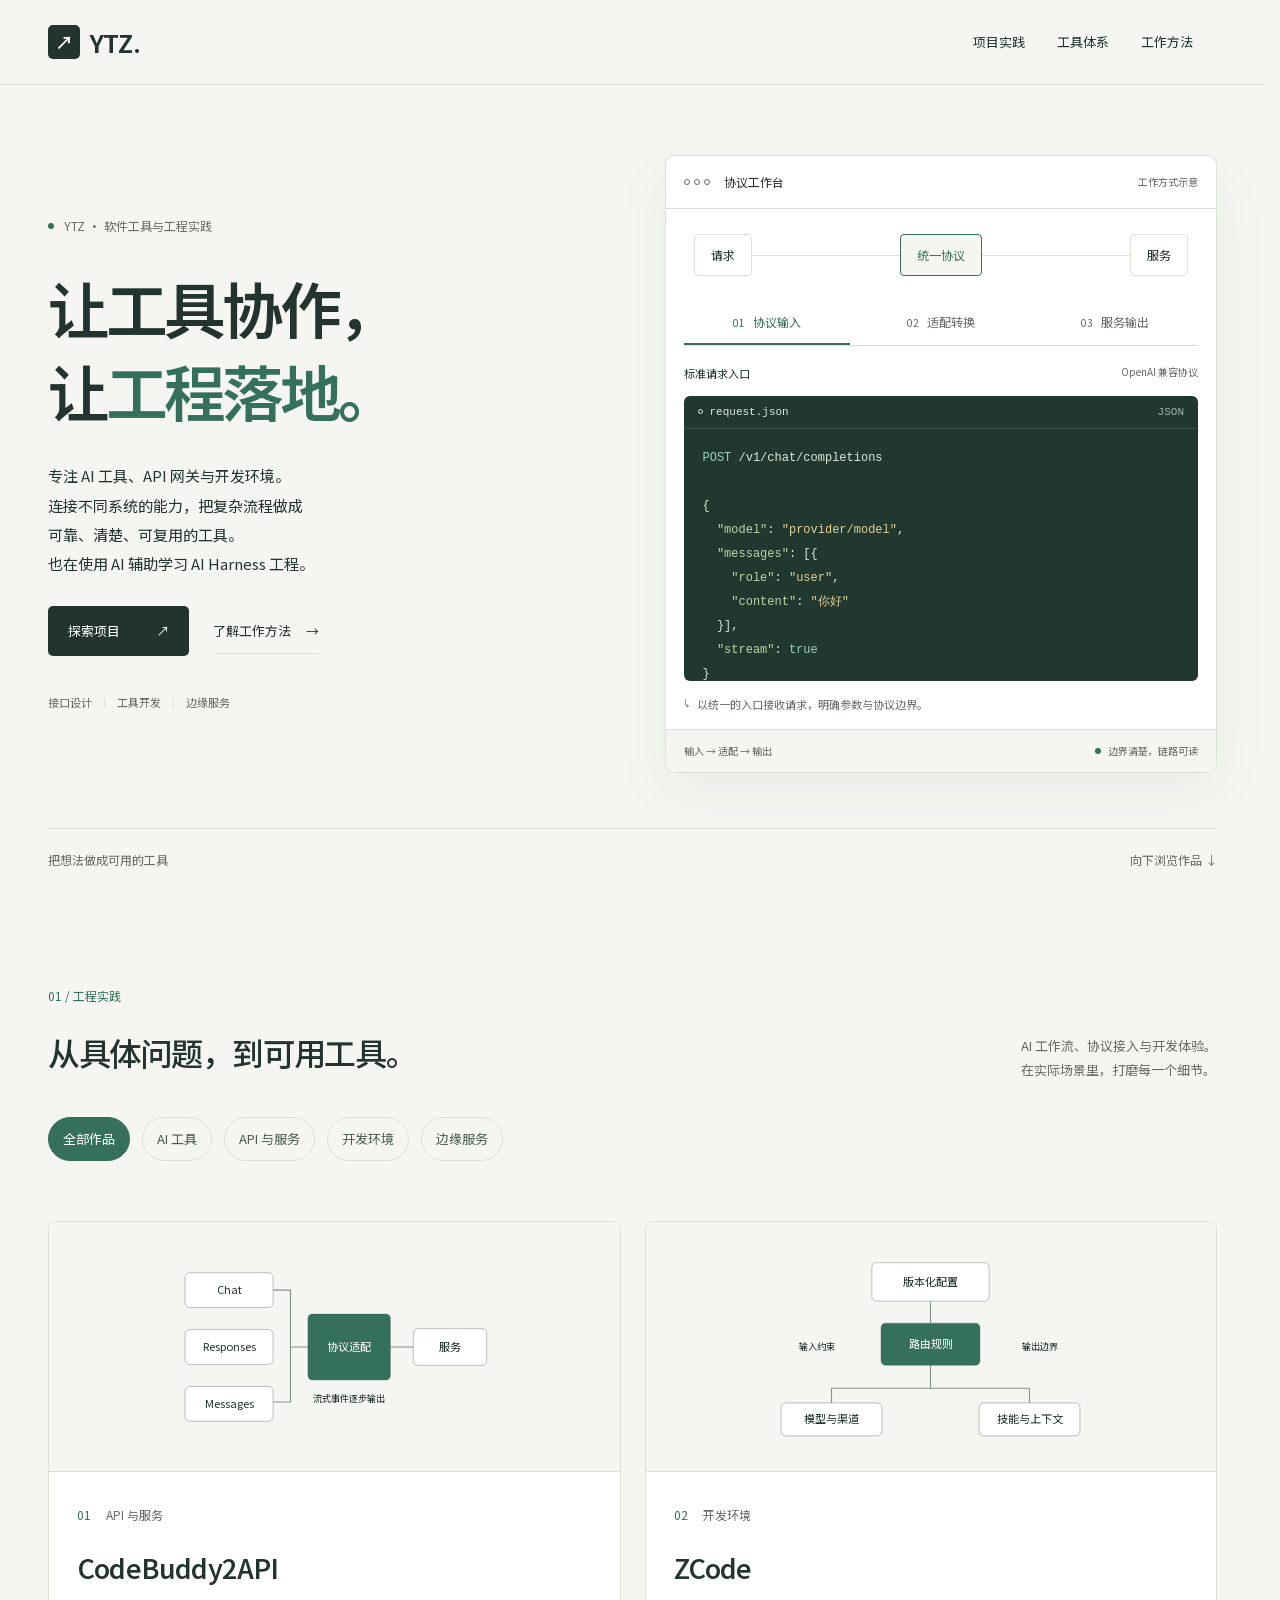
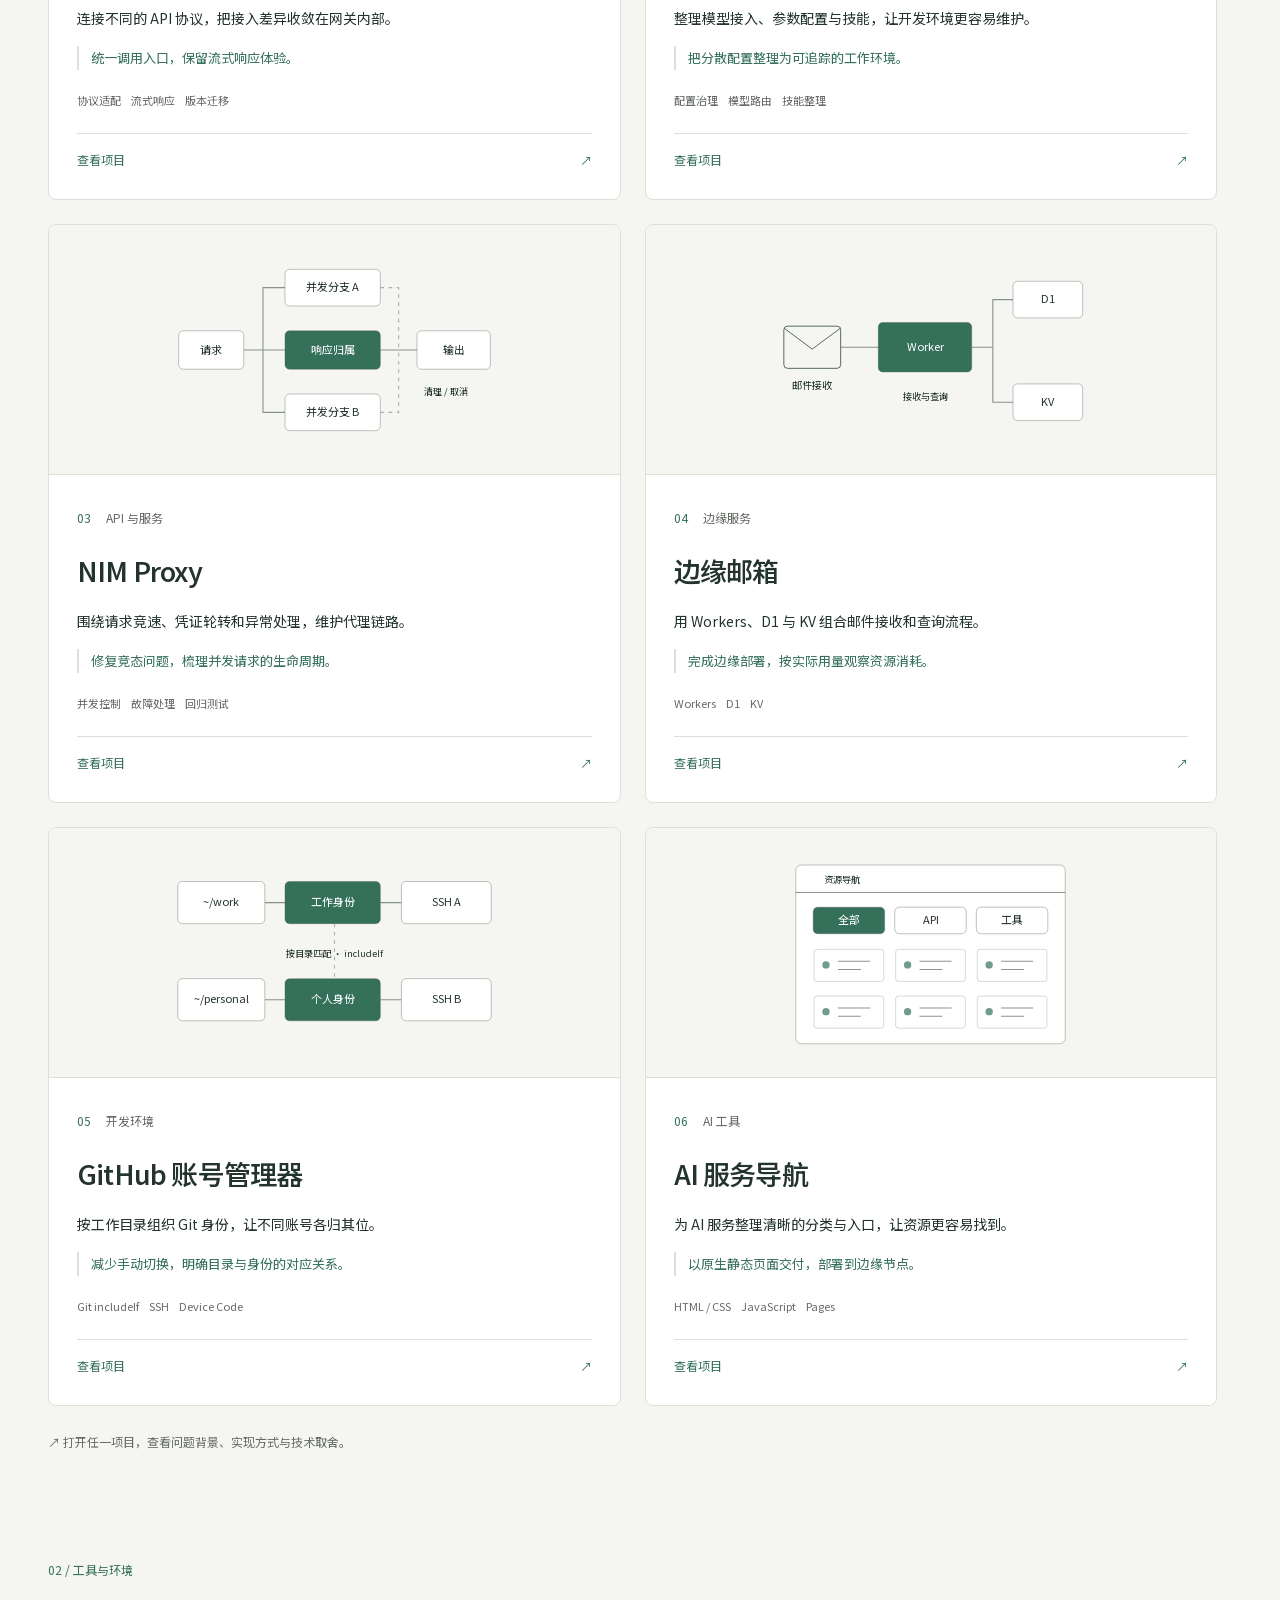
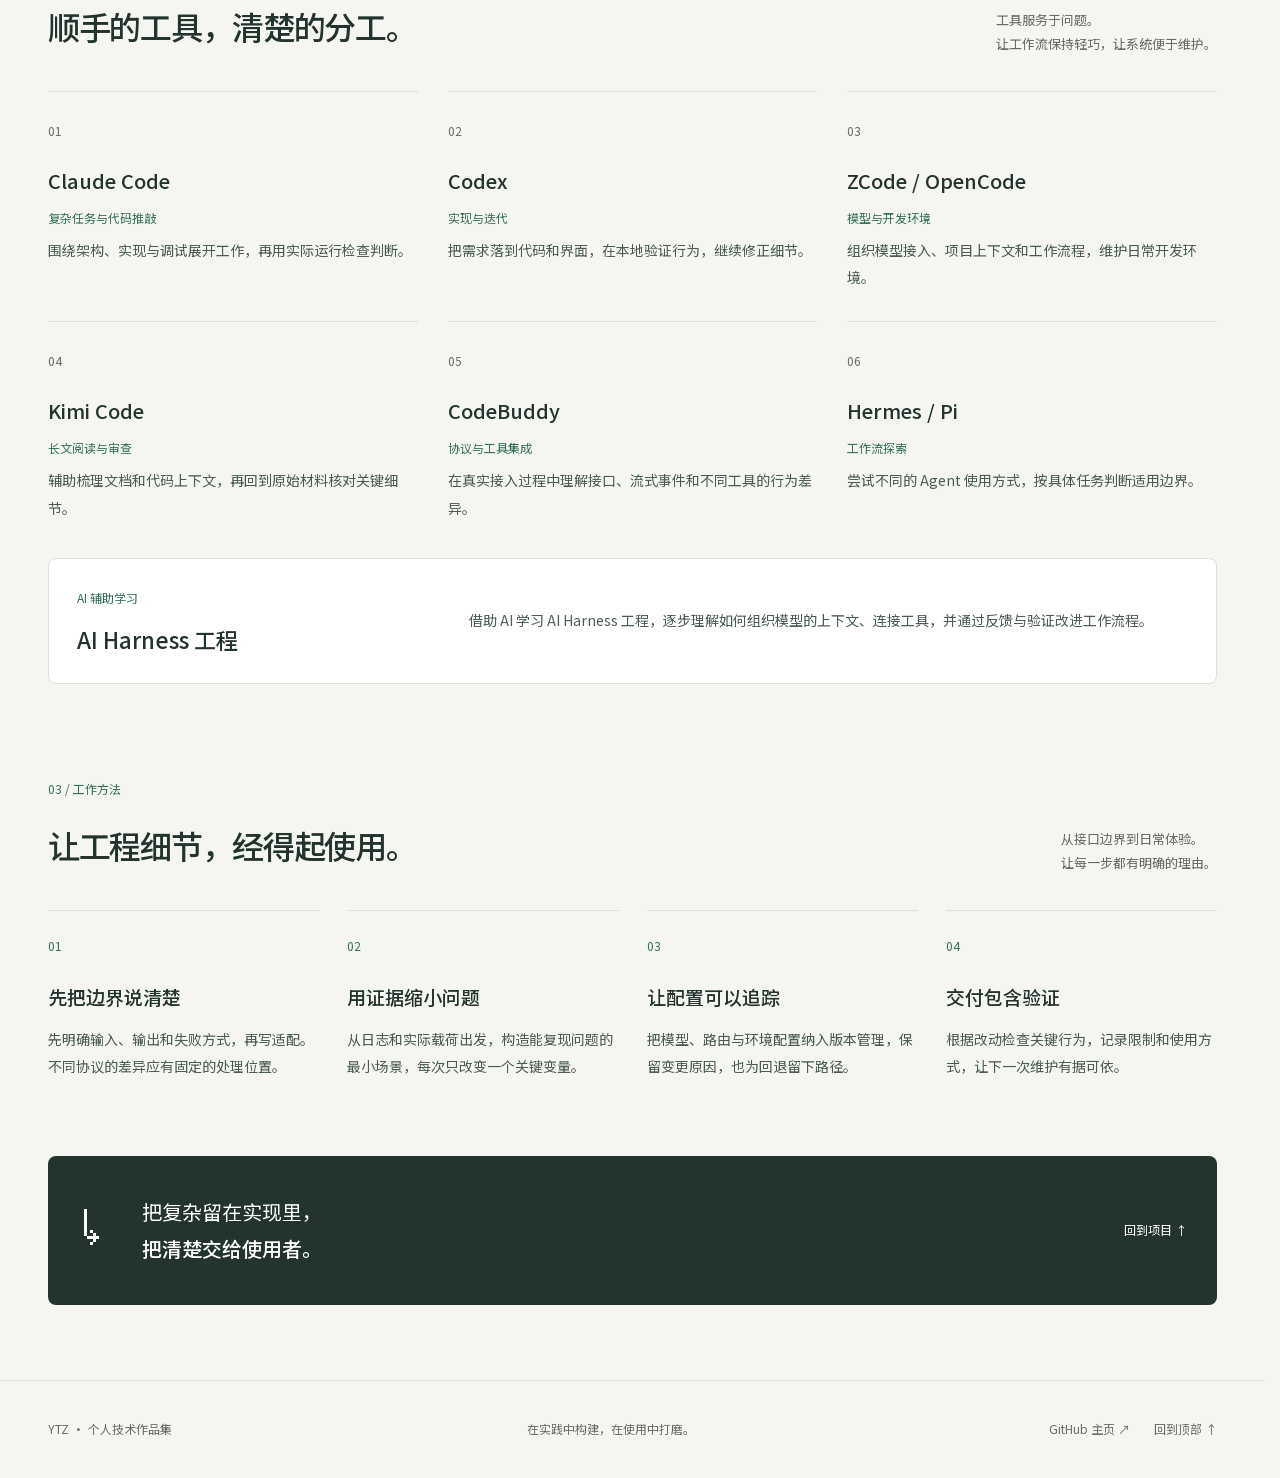
==== commit b75eb093: "Add AI-assisted Harness engineering learning to portfolio" ====
--- a/index.html
+++ b/index.html
@@ -17,7 +17,7 @@
         <div class="hero-content">
           <p class="hero-eyebrow"><span class="status-dot" aria-hidden="true"></span> YTZ · 软件工具与工程实践</p>
           <h1 id="hero-title">让工具协作，<br>让<span>工程落地。</span></h1>
-          <p class="hero-description">专注 AI 工具、API 网关与开发环境。<br>连接不同系统的能力，把复杂流程做成<br class="desktop-break">可靠、清楚、可复用的工具。</p>
+          <p class="hero-description">专注 AI 工具、API 网关与开发环境。<br>连接不同系统的能力，把复杂流程做成<br class="desktop-break">可靠、清楚、可复用的工具。<br>也在使用 AI 辅助学习 AI Harness 工程。</p>
           <div class="hero-actions"><a class="primary-link" href="#projects">探索项目 <span aria-hidden="true">↗</span></a><a class="secondary-link" href="#approach">了解工作方法 <span aria-hidden="true">→</span></a></div>
           <div class="hero-discipline"><span>接口设计</span><i aria-hidden="true"></i><span>工具开发</span><i aria-hidden="true"></i><span>边缘服务</span></div>
         </div>
@@ -155,6 +155,10 @@
     <section id="tools" class="tools-section" aria-labelledby="tools-title">
       <div class="section-heading"><div><span class="section-eyebrow">02 / 工具与环境</span><h2 id="tools-title">顺手的工具，清楚的分工。</h2></div><p>工具服务于问题。<br>让工作流保持轻巧，让系统便于维护。</p></div>
       <div class="tool-list"><article class="tool-item"><span class="tool-number">01</span><h3 class="tool-name">Claude Code</h3><p class="tool-role">复杂任务与代码推敲</p><p class="tool-description">围绕架构、实现与调试展开工作，再用实际运行检查判断。</p></article><article class="tool-item"><span class="tool-number">02</span><h3 class="tool-name">Codex</h3><p class="tool-role">实现与迭代</p><p class="tool-description">把需求落到代码和界面，在本地验证行为，继续修正细节。</p></article><article class="tool-item"><span class="tool-number">03</span><h3 class="tool-name">ZCode / OpenCode</h3><p class="tool-role">模型与开发环境</p><p class="tool-description">组织模型接入、项目上下文和工作流程，维护日常开发环境。</p></article><article class="tool-item"><span class="tool-number">04</span><h3 class="tool-name">Kimi Code</h3><p class="tool-role">长文阅读与审查</p><p class="tool-description">辅助梳理文档和代码上下文，再回到原始材料核对关键细节。</p></article><article class="tool-item"><span class="tool-number">05</span><h3 class="tool-name">CodeBuddy</h3><p class="tool-role">协议与工具集成</p><p class="tool-description">在真实接入过程中理解接口、流式事件和不同工具的行为差异。</p></article><article class="tool-item"><span class="tool-number">06</span><h3 class="tool-name">Hermes / Pi</h3><p class="tool-role">工作流探索</p><p class="tool-description">尝试不同的 Agent 使用方式，按具体任务判断适用边界。</p></article></div>
+      <aside class="learning-note" aria-labelledby="learning-title">
+        <div><span class="section-eyebrow">AI 辅助学习</span><h3 id="learning-title">AI Harness 工程</h3></div>
+        <p>借助 AI 学习 AI Harness 工程，逐步理解如何组织模型的上下文、连接工具，并通过反馈与验证改进工作流程。</p>
+      </aside>
     </section>
 
     <section id="approach" class="approach-section" aria-labelledby="approach-title">
--- a/craft.css
+++ b/craft.css
@@ -74,6 +74,9 @@
 .theme-craft .tool-name { font-size: 20px; font-weight: 500; margin: 18px 0 0; }
 .theme-craft .tool-role { color: var(--accent); font-size: 12px; margin: 8px 0; }
 .theme-craft .tool-description { color: var(--text); margin: 0; }
+.learning-note { display: grid; grid-template-columns: 1fr 2fr; gap: 32px; margin-top: 36px; padding: 24px 28px; border: 1px solid var(--line); border-radius: 8px; background: var(--surface); }
+.learning-note h3 { margin: 8px 0 0; font-size: 22px; font-weight: 500; }
+.learning-note p { align-self: center; margin: 0; color: var(--text); font-size: 14px; line-height: 1.95; }
 .theme-craft .principle-list { display: grid; grid-template-columns: repeat(4, 1fr); gap: 28px; }
 .theme-craft .principle { border-top: 1px solid var(--line); padding-top: 20px; }
 .theme-craft .principle-number { color: var(--accent); font-size: 12px; }
@@ -113,6 +116,7 @@
   .bench-footer { font-size: 9px; }
   .bench-caption { font-size: 9px; }
   .theme-craft .project-info { padding: 23px; }
+  .learning-note { grid-template-columns: 1fr; gap: 16px; padding: 24px; }
   .craft-closing { margin-block: 50px; padding: 25px; flex-wrap: wrap; }
   .closing-symbol { display: none; }
   .craft-closing a { margin-left: 0; }
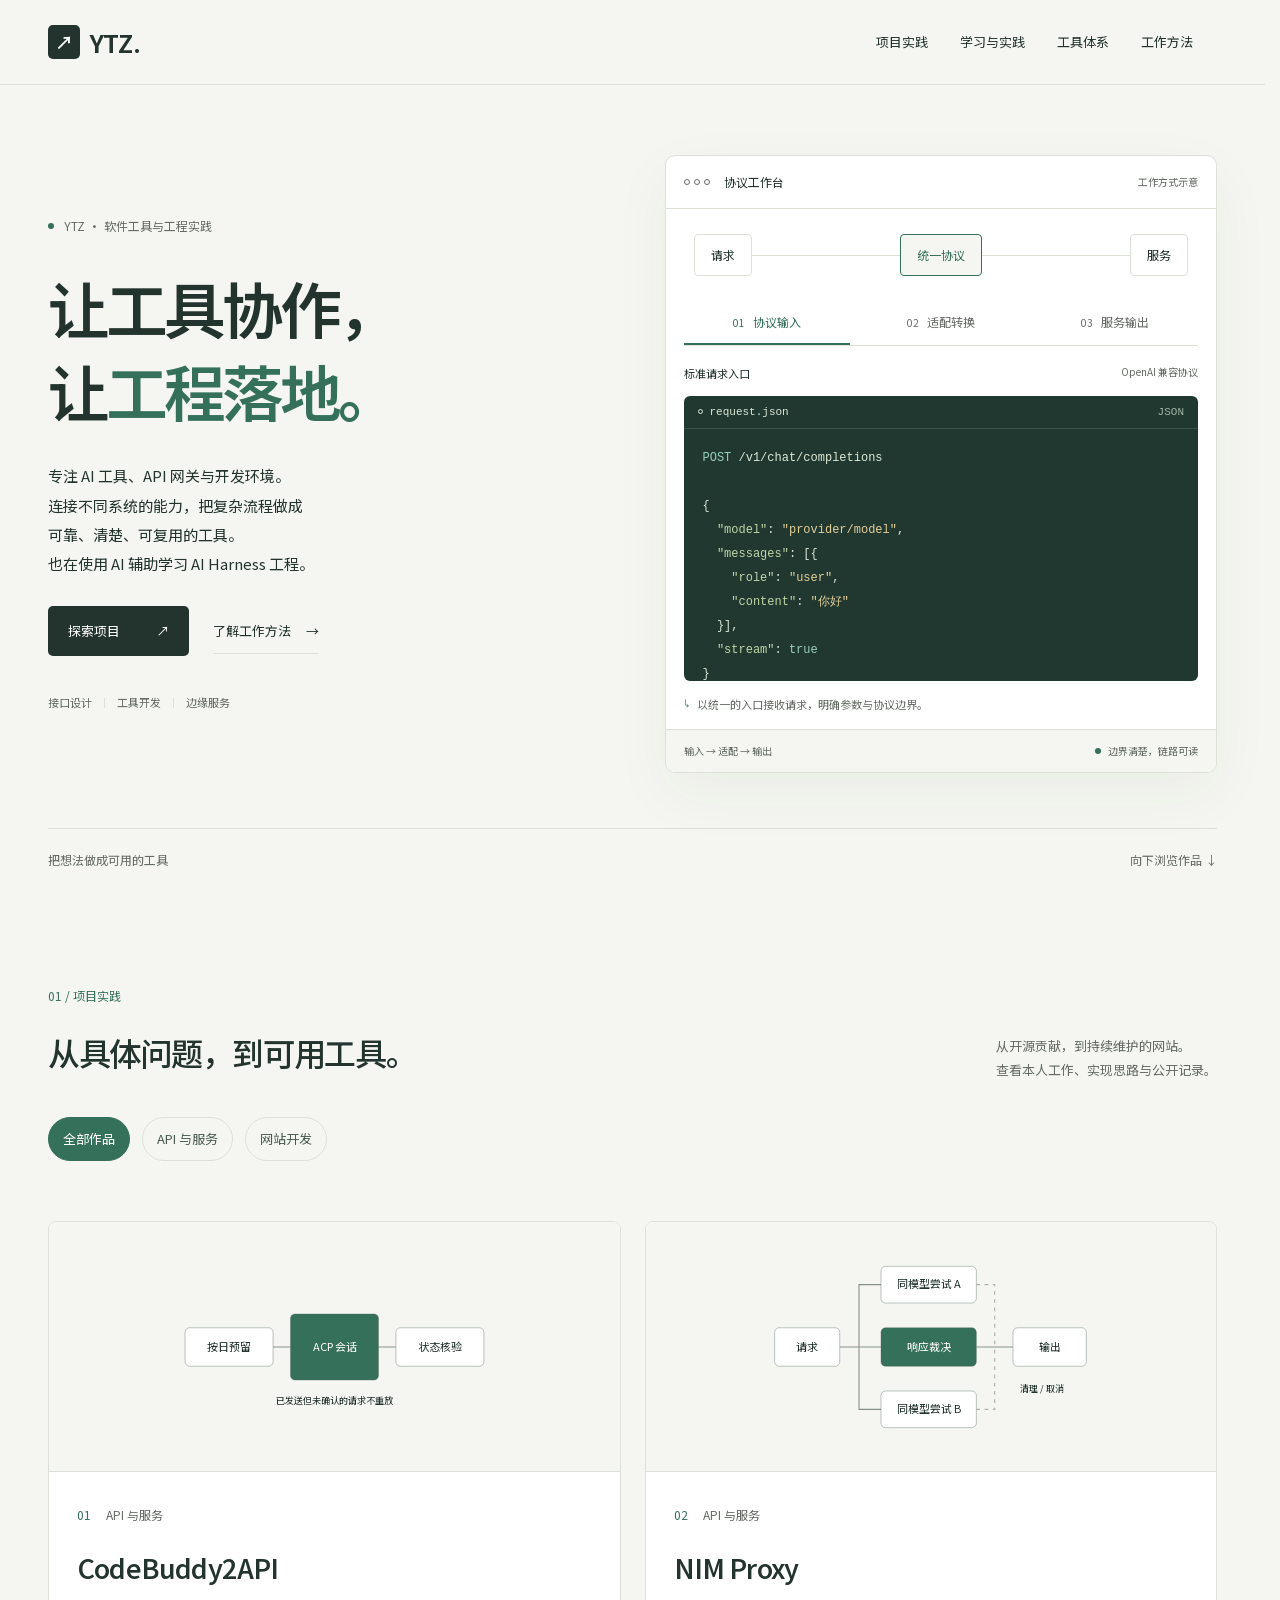
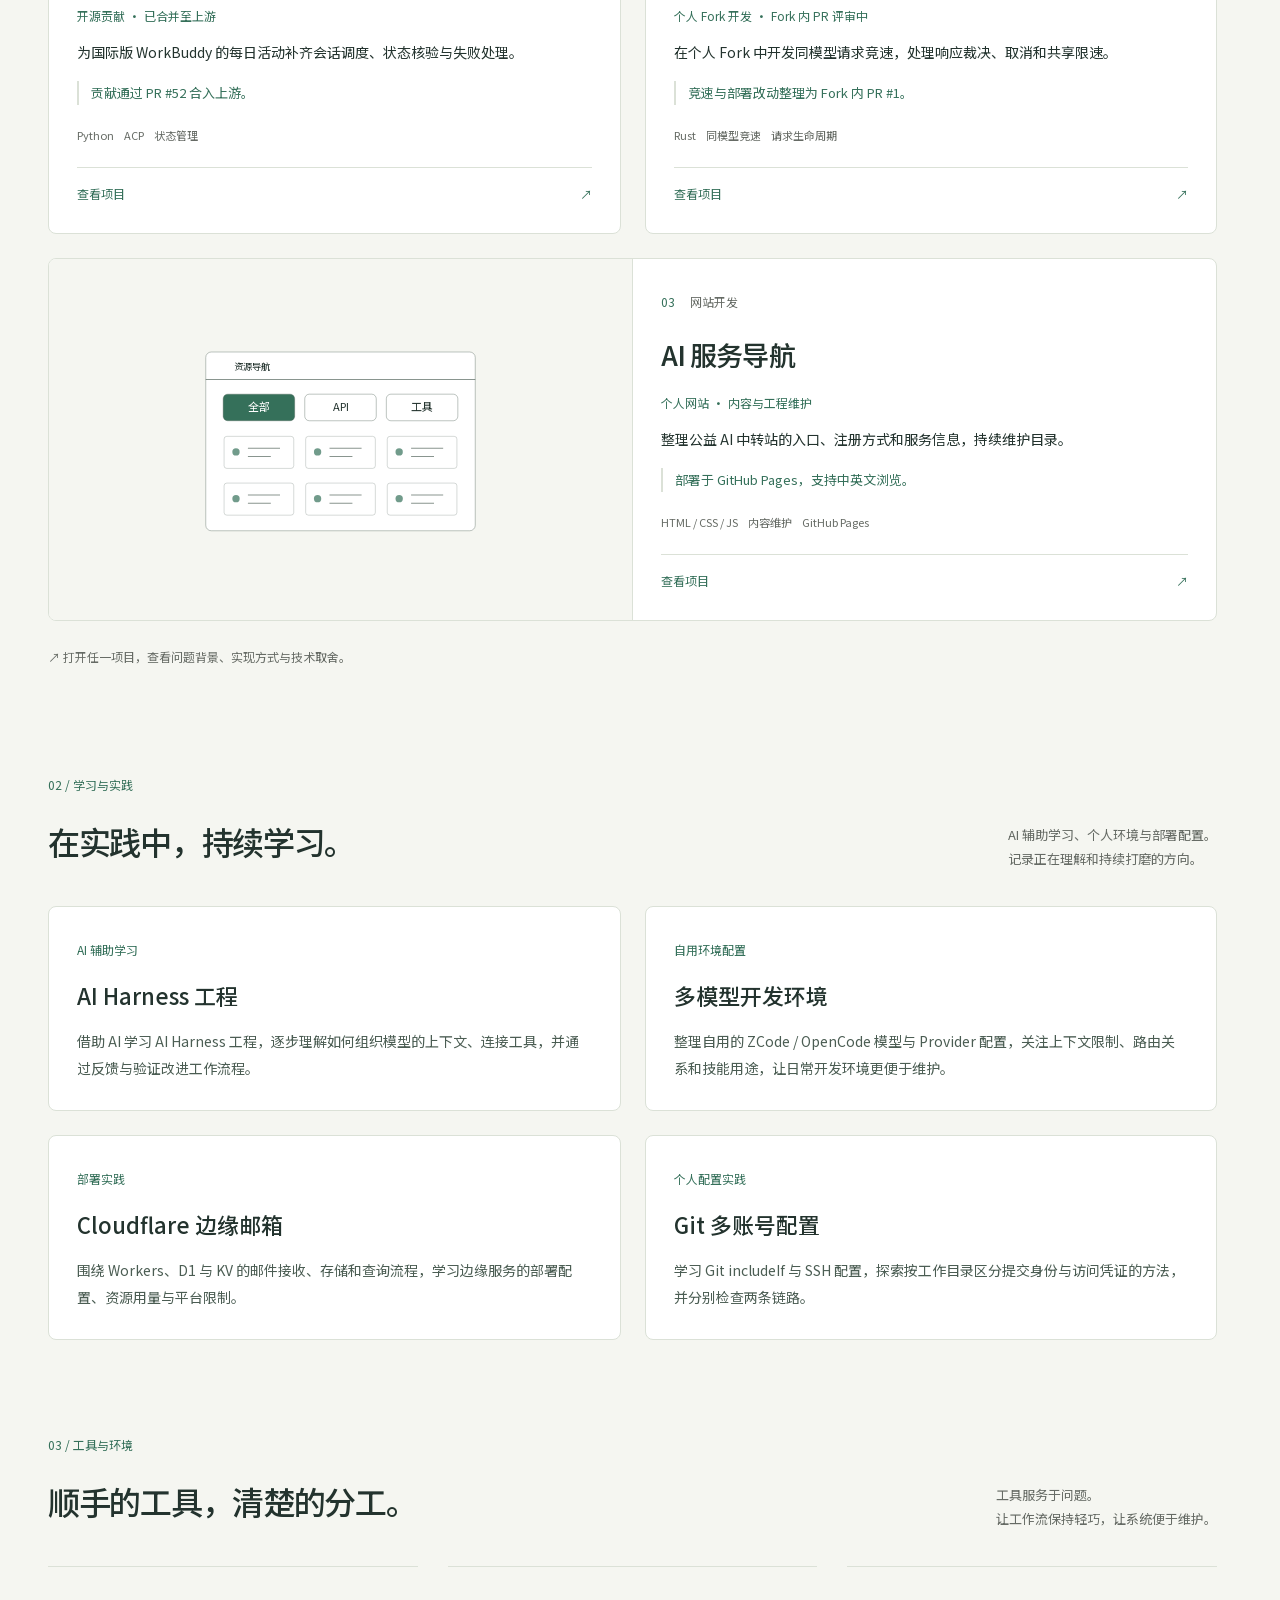
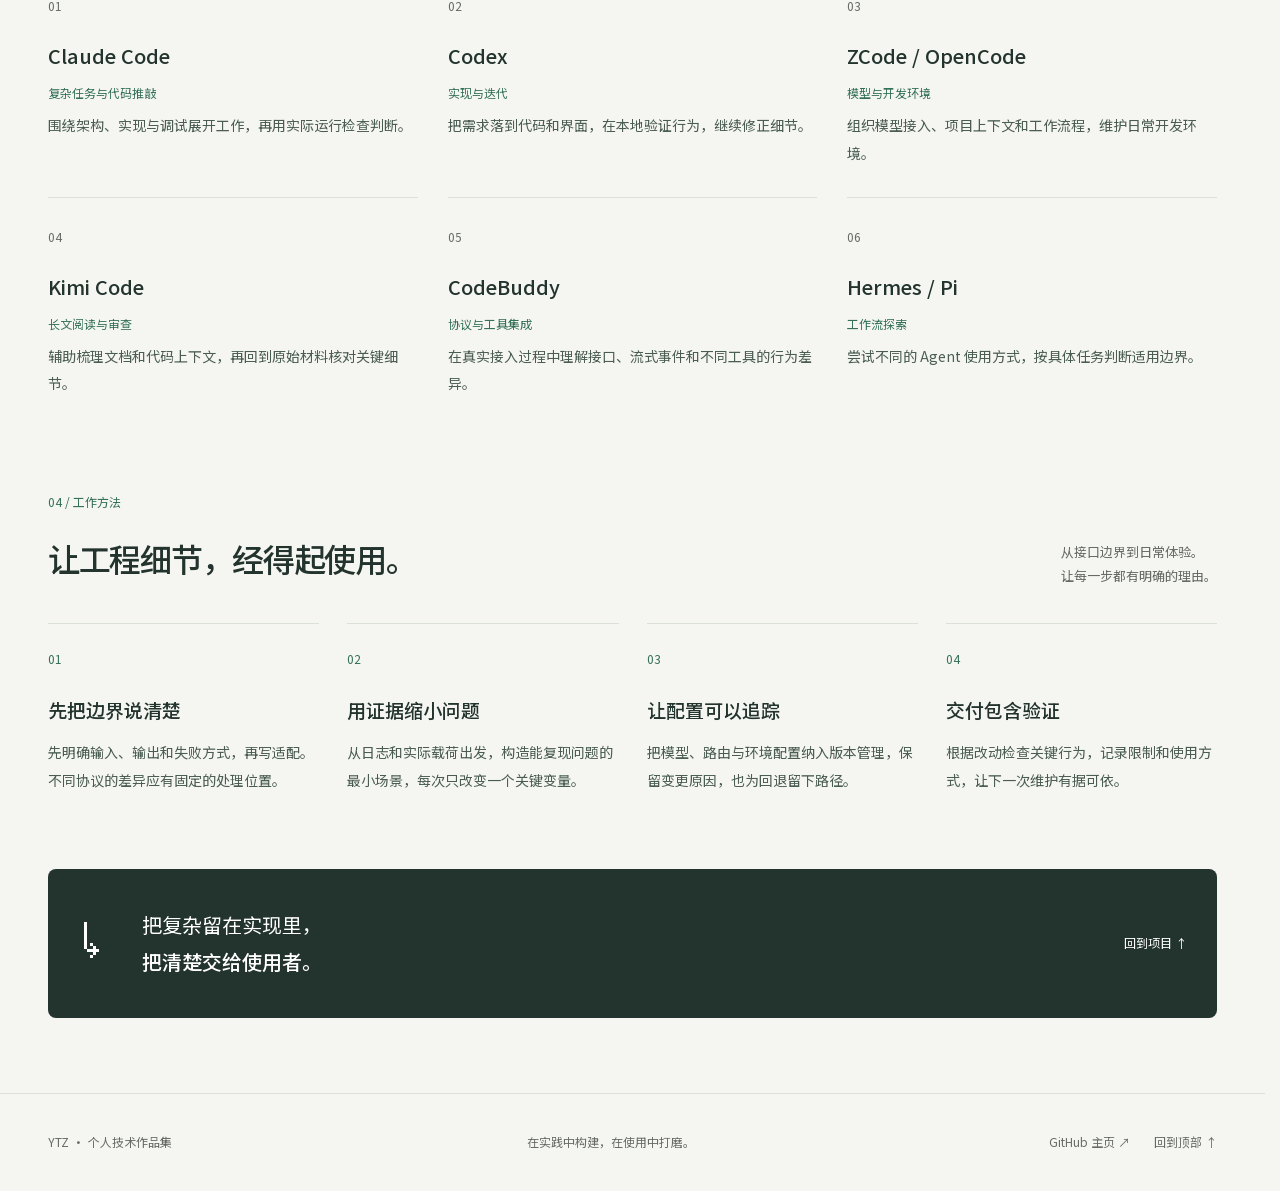
==== commit 31025758: "Correct project attribution and link public contribution records" ====
--- a/index.html
+++ b/index.html
@@ -8,7 +8,7 @@
 <body class="theme-craft">
   <a class="skip-link" href="#main">跳到主要内容</a><header class="site-header"><div class="header-inner">
       <a class="logo" href="#main" aria-label="YTZ，回到顶部"><span class="logo-mark" aria-hidden="true">↗</span><span class="logo-name">YTZ<span aria-hidden="true">.</span></span></a>
-      <nav class="main-nav" id="main-nav" aria-label="主导航"><a href="#projects">项目实践</a><a href="#tools">工具体系</a><a href="#approach">工作方法</a></nav>
+      <nav class="main-nav" id="main-nav" aria-label="主导航"><a href="#projects">项目实践</a><a href="#learning">学习与实践</a><a href="#tools">工具体系</a><a href="#approach">工作方法</a></nav>
       <div class="header-actions"><button class="menu-toggle" type="button" aria-controls="main-nav" aria-expanded="false">菜单 <span aria-hidden="true">+</span></button></div>
     </div></header>
   <main id="main" class="page-shell">
@@ -81,70 +81,38 @@
     </section>
 
     <section id="projects" class="work-section" aria-labelledby="projects-title">
-      <div class="section-heading"><div><span class="section-eyebrow">01 / 工程实践</span><h2 id="projects-title">从具体问题，到可用工具。</h2></div><p>AI 工作流、协议接入与开发体验。<br>在实际场景里，打磨每一个细节。</p></div>
+      <div class="section-heading"><div><span class="section-eyebrow">01 / 项目实践</span><h2 id="projects-title">从具体问题，到可用工具。</h2></div><p>从开源贡献，到持续维护的网站。<br>查看本人工作、实现思路与公开记录。</p></div>
       <div class="project-filters" role="group" aria-label="按项目方向筛选">
         <button type="button" class="is-active" data-filter="all" aria-pressed="true">全部作品</button>
-        <button type="button" data-filter="ai" aria-pressed="false">AI 工具</button>
         <button type="button" data-filter="api" aria-pressed="false">API 与服务</button>
-        <button type="button" data-filter="dev" aria-pressed="false">开发环境</button>
-        <button type="button" data-filter="edge" aria-pressed="false">边缘服务</button>
+        <button type="button" data-filter="web" aria-pressed="false">网站开发</button>
       </div>
-      <div class="project-grid" data-project-list><article class="project-card" data-categories="api ai">
-      <a class="project-trigger" href="#codebuddy-detail" data-project="codebuddy" aria-haspopup="dialog" aria-label="查看 CodeBuddy2API：协议转换网关">
-        <div class="project-visual visual-gateway"><svg class="project-diagram" viewBox="0 0 360 240" fill="none" aria-hidden="true"><path d="M113 58H132V180H113M132 120H151M241 120H266" stroke="currentColor" stroke-width="1.2" opacity=".65"/><rect x="17" y="39" width="96" height="38" rx="5" fill="var(--surface)" stroke="currentColor" stroke-opacity=".4"/><text x="65.0" y="62.0" text-anchor="middle" fill="var(--ink)" font-size="12">Chat</text><rect x="17" y="101" width="96" height="38" rx="5" fill="var(--surface)" stroke="currentColor" stroke-opacity=".4"/><text x="65.0" y="124.0" text-anchor="middle" fill="var(--ink)" font-size="12">Responses</text><rect x="17" y="163" width="96" height="38" rx="5" fill="var(--surface)" stroke="currentColor" stroke-opacity=".4"/><text x="65.0" y="186.0" text-anchor="middle" fill="var(--ink)" font-size="12">Messages</text><rect x="151" y="84" width="90" height="72" rx="5" fill="var(--accent)" stroke="currentColor" stroke-opacity=".4"/><text x="196.0" y="124.0" text-anchor="middle" fill="white" font-size="12">协议适配</text><rect x="266" y="100" width="80" height="40" rx="5" fill="var(--surface)" stroke="currentColor" stroke-opacity=".4"/><text x="306.0" y="124.0" text-anchor="middle" fill="var(--ink)" font-size="12">服务</text><text x="196" y="180" text-anchor="middle" fill="var(--ink)" font-size="10">流式事件逐步输出</text></svg></div>
+      <div class="project-grid" data-project-list><article class="project-card project-codebuddy" data-categories="api">
+      <a class="project-trigger" href="#codebuddy-detail" data-project="codebuddy" aria-haspopup="dialog" aria-label="查看 CodeBuddy2API：每日活动流程与可靠性">
+        <div class="project-visual visual-activity"><svg class="project-diagram" viewBox="0 0 360 240" fill="none" aria-hidden="true"><path d="M113 120H132M228 120H247" stroke="currentColor" stroke-width="1.2" opacity=".65"/><rect x="17" y="99" width="96" height="42" rx="5" fill="var(--surface)" stroke="currentColor" stroke-opacity=".4"/><text x="65.0" y="124.0" text-anchor="middle" fill="var(--ink)" font-size="12">按日预留</text><rect x="132" y="84" width="96" height="72" rx="5" fill="var(--accent)" stroke="currentColor" stroke-opacity=".4"/><text x="180.0" y="124.0" text-anchor="middle" fill="white" font-size="12">ACP 会话</text><rect x="247" y="99" width="96" height="42" rx="5" fill="var(--surface)" stroke="currentColor" stroke-opacity=".4"/><text x="295.0" y="124.0" text-anchor="middle" fill="var(--ink)" font-size="12">状态核验</text><text x="180" y="182" text-anchor="middle" fill="var(--ink)" font-size="10">已发送但未确认的请求不重放</text></svg></div>
         <div class="project-info"><span class="project-index">01</span><span class="project-category">API 与服务</span>
-          <h3 class="project-title">CodeBuddy2API</h3><p class="project-summary">连接不同的 API 协议，把接入差异收敛在网关内部。</p>
-          <p class="project-result">统一调用入口，保留流式响应体验。</p><div class="project-tags"><span>协议适配</span><span>流式响应</span><span>版本迁移</span></div>
+          <h3 class="project-title">CodeBuddy2API</h3><p class="project-role">开源贡献 · 已合并至上游</p><p class="project-summary">为国际版 WorkBuddy 的每日活动补齐会话调度、状态核验与失败处理。</p>
+          <p class="project-result">贡献通过 PR #52 合入上游。</p><div class="project-tags"><span>Python</span><span>ACP</span><span>状态管理</span></div>
           <span class="project-open">查看项目 <span aria-hidden="true">↗</span></span>
         </div>
       </a>
     </article>
-<article class="project-card" data-categories="dev ai">
-      <a class="project-trigger" href="#zcode-detail" data-project="zcode" aria-haspopup="dialog" aria-label="查看 ZCode：多模型开发环境">
-        <div class="project-visual visual-config"><svg class="project-diagram" viewBox="0 0 360 240" fill="none" aria-hidden="true"><path d="M180 70V94M180 140V165M72 165H288M72 165V181M288 165V181" stroke="currentColor" stroke-width="1.2" opacity=".65"/><rect x="116" y="28" width="128" height="42" rx="5" fill="var(--surface)" stroke="currentColor" stroke-opacity=".4"/><text x="180.0" y="53.0" text-anchor="middle" fill="var(--ink)" font-size="12">版本化配置</text><rect x="126" y="94" width="108" height="46" rx="5" fill="var(--accent)" stroke="currentColor" stroke-opacity=".4"/><text x="180.0" y="121.0" text-anchor="middle" fill="white" font-size="12">路由规则</text><rect x="17" y="181" width="110" height="36" rx="5" fill="var(--surface)" stroke="currentColor" stroke-opacity=".4"/><text x="72.0" y="203.0" text-anchor="middle" fill="var(--ink)" font-size="12">模型与渠道</text><rect x="233" y="181" width="110" height="36" rx="5" fill="var(--surface)" stroke="currentColor" stroke-opacity=".4"/><text x="288.0" y="203.0" text-anchor="middle" fill="var(--ink)" font-size="12">技能与上下文</text><text x="56" y="123" text-anchor="middle" fill="var(--ink)" font-size="10">输入约束</text><text x="299" y="123" text-anchor="middle" fill="var(--ink)" font-size="10">输出边界</text></svg></div>
-        <div class="project-info"><span class="project-index">02</span><span class="project-category">开发环境</span>
-          <h3 class="project-title">ZCode</h3><p class="project-summary">整理模型接入、参数配置与技能，让开发环境更容易维护。</p>
-          <p class="project-result">把分散配置整理为可追踪的工作环境。</p><div class="project-tags"><span>配置治理</span><span>模型路由</span><span>技能整理</span></div>
+<article class="project-card project-nim" data-categories="api">
+      <a class="project-trigger" href="#nim-detail" data-project="nim" aria-haspopup="dialog" aria-label="查看 NIM Proxy：同模型请求竞速与部署">
+        <div class="project-visual visual-race"><svg class="project-diagram" viewBox="0 0 360 240" fill="none" aria-hidden="true"><path d="M81 120H102V52H126M102 120H126M102 120V188H126" stroke="currentColor" stroke-width="1.2" opacity=".65"/><path d="M230 120H270" stroke="currentColor" stroke-width="1.2" opacity=".65"/><path d="M230 52H250V120M230 188H250V120" stroke="currentColor" stroke-width="1.2" stroke-dasharray="4 5" opacity=".45"/><rect x="10" y="99" width="71" height="42" rx="5" fill="var(--surface)" stroke="currentColor" stroke-opacity=".4"/><text x="45.5" y="124.0" text-anchor="middle" fill="var(--ink)" font-size="12">请求</text><rect x="126" y="32" width="104" height="40" rx="5" fill="var(--surface)" stroke="currentColor" stroke-opacity=".4"/><text x="178.0" y="56.0" text-anchor="middle" fill="var(--ink)" font-size="12">同模型尝试 A</text><rect x="126" y="99" width="104" height="42" rx="5" fill="var(--accent)" stroke="currentColor" stroke-opacity=".4"/><text x="178.0" y="124.0" text-anchor="middle" fill="white" font-size="12">响应裁决</text><rect x="126" y="168" width="104" height="40" rx="5" fill="var(--surface)" stroke="currentColor" stroke-opacity=".4"/><text x="178.0" y="192.0" text-anchor="middle" fill="var(--ink)" font-size="12">同模型尝试 B</text><rect x="270" y="99" width="80" height="42" rx="5" fill="var(--surface)" stroke="currentColor" stroke-opacity=".4"/><text x="310.0" y="124.0" text-anchor="middle" fill="var(--ink)" font-size="12">输出</text><text x="302" y="169" text-anchor="middle" fill="var(--ink)" font-size="10">清理 / 取消</text></svg></div>
+        <div class="project-info"><span class="project-index">02</span><span class="project-category">API 与服务</span>
+          <h3 class="project-title">NIM Proxy</h3><p class="project-role">个人 Fork 开发 · Fork 内 PR 评审中</p><p class="project-summary">在个人 Fork 中开发同模型请求竞速，处理响应裁决、取消和共享限速。</p>
+          <p class="project-result">竞速与部署改动整理为 Fork 内 PR #1。</p><div class="project-tags"><span>Rust</span><span>同模型竞速</span><span>请求生命周期</span></div>
           <span class="project-open">查看项目 <span aria-hidden="true">↗</span></span>
         </div>
       </a>
     </article>
-<article class="project-card" data-categories="api">
-      <a class="project-trigger" href="#nim-detail" data-project="nim" aria-haspopup="dialog" aria-label="查看 NIM Proxy：并发代理与稳定性">
-        <div class="project-visual visual-race"><svg class="project-diagram" viewBox="0 0 360 240" fill="none" aria-hidden="true"><path d="M81 120H102V52H126M102 120H126M102 120V188H126" stroke="currentColor" stroke-width="1.2" opacity=".65"/><path d="M230 120H270" stroke="currentColor" stroke-width="1.2" opacity=".65"/><path d="M230 52H250V120M230 188H250V120" stroke="currentColor" stroke-width="1.2" stroke-dasharray="4 5" opacity=".45"/><rect x="10" y="99" width="71" height="42" rx="5" fill="var(--surface)" stroke="currentColor" stroke-opacity=".4"/><text x="45.5" y="124.0" text-anchor="middle" fill="var(--ink)" font-size="12">请求</text><rect x="126" y="32" width="104" height="40" rx="5" fill="var(--surface)" stroke="currentColor" stroke-opacity=".4"/><text x="178.0" y="56.0" text-anchor="middle" fill="var(--ink)" font-size="12">并发分支 A</text><rect x="126" y="99" width="104" height="42" rx="5" fill="var(--accent)" stroke="currentColor" stroke-opacity=".4"/><text x="178.0" y="124.0" text-anchor="middle" fill="white" font-size="12">响应归属</text><rect x="126" y="168" width="104" height="40" rx="5" fill="var(--surface)" stroke="currentColor" stroke-opacity=".4"/><text x="178.0" y="192.0" text-anchor="middle" fill="var(--ink)" font-size="12">并发分支 B</text><rect x="270" y="99" width="80" height="42" rx="5" fill="var(--surface)" stroke="currentColor" stroke-opacity=".4"/><text x="310.0" y="124.0" text-anchor="middle" fill="var(--ink)" font-size="12">输出</text><text x="302" y="169" text-anchor="middle" fill="var(--ink)" font-size="10">清理 / 取消</text></svg></div>
-        <div class="project-info"><span class="project-index">03</span><span class="project-category">API 与服务</span>
-          <h3 class="project-title">NIM Proxy</h3><p class="project-summary">围绕请求竞速、凭证轮转和异常处理，维护代理链路。</p>
-          <p class="project-result">修复竞态问题，梳理并发请求的生命周期。</p><div class="project-tags"><span>并发控制</span><span>故障处理</span><span>回归测试</span></div>
-          <span class="project-open">查看项目 <span aria-hidden="true">↗</span></span>
-        </div>
-      </a>
-    </article>
-<article class="project-card" data-categories="edge api">
-      <a class="project-trigger" href="#mail-detail" data-project="mail" aria-haspopup="dialog" aria-label="查看 边缘邮箱：Cloudflare 邮件服务">
-        <div class="project-visual visual-mail"><svg class="project-diagram" viewBox="0 0 360 240" fill="none" aria-hidden="true"><rect x="20" y="94" width="62" height="46" rx="4" stroke="currentColor"/><path d="M20 96L51 119L82 96" stroke="currentColor"/><path d="M82 117H123M225 117H248V65H270M248 117V177H270" stroke="currentColor" stroke-width="1.2" opacity=".65"/><rect x="123" y="90" width="102" height="54" rx="5" fill="var(--accent)" stroke="currentColor" stroke-opacity=".4"/><text x="174.0" y="121.0" text-anchor="middle" fill="white" font-size="12">Worker</text><rect x="270" y="45" width="76" height="40" rx="5" fill="var(--surface)" stroke="currentColor" stroke-opacity=".4"/><text x="308.0" y="69.0" text-anchor="middle" fill="var(--ink)" font-size="12">D1</text><rect x="270" y="157" width="76" height="40" rx="5" fill="var(--surface)" stroke="currentColor" stroke-opacity=".4"/><text x="308.0" y="181.0" text-anchor="middle" fill="var(--ink)" font-size="12">KV</text><text x="51" y="163" text-anchor="middle" fill="var(--ink)" font-size="11">邮件接收</text><text x="174" y="175" text-anchor="middle" fill="var(--ink)" font-size="10">接收与查询</text></svg></div>
-        <div class="project-info"><span class="project-index">04</span><span class="project-category">边缘服务</span>
-          <h3 class="project-title">边缘邮箱</h3><p class="project-summary">用 Workers、D1 与 KV 组合邮件接收和查询流程。</p>
-          <p class="project-result">完成边缘部署，按实际用量观察资源消耗。</p><div class="project-tags"><span>Workers</span><span>D1</span><span>KV</span></div>
-          <span class="project-open">查看项目 <span aria-hidden="true">↗</span></span>
-        </div>
-      </a>
-    </article>
-<article class="project-card" data-categories="dev">
-      <a class="project-trigger" href="#github-detail" data-project="github" aria-haspopup="dialog" aria-label="查看 GitHub 账号管理器：开发身份与凭证隔离">
-        <div class="project-visual visual-identity"><svg class="project-diagram" viewBox="0 0 360 240" fill="none" aria-hidden="true"><path d="M104 65H126M230 65H253M104 171H126M230 171H253" stroke="currentColor" stroke-width="1.2" opacity=".65"/><path d="M180 88V147" stroke="currentColor" stroke-width="1.2" stroke-dasharray="4 5" opacity=".45"/><rect x="9" y="42" width="95" height="46" rx="5" fill="var(--surface)" stroke="currentColor" stroke-opacity=".4"/><text x="56.5" y="69.0" text-anchor="middle" fill="var(--ink)" font-size="12">~/work</text><rect x="126" y="42" width="104" height="46" rx="5" fill="var(--accent)" stroke="currentColor" stroke-opacity=".4"/><text x="178.0" y="69.0" text-anchor="middle" fill="white" font-size="12">工作身份</text><rect x="253" y="42" width="98" height="46" rx="5" fill="var(--surface)" stroke="currentColor" stroke-opacity=".4"/><text x="302.0" y="69.0" text-anchor="middle" fill="var(--ink)" font-size="12">SSH A</text><rect x="9" y="148" width="95" height="46" rx="5" fill="var(--surface)" stroke="currentColor" stroke-opacity=".4"/><text x="56.5" y="175.0" text-anchor="middle" fill="var(--ink)" font-size="12">~/personal</text><rect x="126" y="148" width="104" height="46" rx="5" fill="var(--accent)" stroke="currentColor" stroke-opacity=".4"/><text x="178.0" y="175.0" text-anchor="middle" fill="white" font-size="12">个人身份</text><rect x="253" y="148" width="98" height="46" rx="5" fill="var(--surface)" stroke="currentColor" stroke-opacity=".4"/><text x="302.0" y="175.0" text-anchor="middle" fill="var(--ink)" font-size="12">SSH B</text><text x="180" y="124" text-anchor="middle" fill="var(--ink)" font-size="10">按目录匹配 · includeIf</text></svg></div>
-        <div class="project-info"><span class="project-index">05</span><span class="project-category">开发环境</span>
-          <h3 class="project-title">GitHub 账号管理器</h3><p class="project-summary">按工作目录组织 Git 身份，让不同账号各归其位。</p>
-          <p class="project-result">减少手动切换，明确目录与身份的对应关系。</p><div class="project-tags"><span>Git includeIf</span><span>SSH</span><span>Device Code</span></div>
-          <span class="project-open">查看项目 <span aria-hidden="true">↗</span></span>
-        </div>
-      </a>
-    </article>
-<article class="project-card" data-categories="ai edge">
-      <a class="project-trigger" href="#navigation-detail" data-project="navigation" aria-haspopup="dialog" aria-label="查看 AI 服务导航：轻量资源入口">
+<article class="project-card project-navigation" data-categories="web">
+      <a class="project-trigger" href="#navigation-detail" data-project="navigation" aria-haspopup="dialog" aria-label="查看 AI 服务导航：公益 AI 中转站目录">
         <div class="project-visual visual-nav"><svg class="project-diagram" viewBox="0 0 360 240" fill="none" aria-hidden="true"><rect x="33" y="24" width="294" height="195" rx="6" fill="var(--surface)" stroke="currentColor" stroke-opacity=".4"/><path d="M33 54H327" stroke="currentColor" stroke-width="1.2" opacity=".65"/><text x="83" y="44" text-anchor="middle" fill="var(--ink)" font-size="10">资源导航</text><rect x="52" y="70" width="78" height="29" rx="5" fill="var(--accent)" stroke="currentColor" stroke-opacity=".4"/><text x="91.0" y="88.5" text-anchor="middle" fill="white" font-size="12">全部</text><rect x="141" y="70" width="78" height="29" rx="5" fill="var(--surface)" stroke="currentColor" stroke-opacity=".4"/><text x="180.0" y="88.5" text-anchor="middle" fill="var(--ink)" font-size="12">API</text><rect x="230" y="70" width="78" height="29" rx="5" fill="var(--surface)" stroke="currentColor" stroke-opacity=".4"/><text x="269.0" y="88.5" text-anchor="middle" fill="var(--ink)" font-size="12">工具</text><rect x="53" y="116" width="76" height="35" rx="3" stroke="currentColor" stroke-opacity=".25"/><circle cx="66" cy="133" r="4" fill="var(--accent)" opacity=".7"/><path d="M79 129H114M79 138H104" stroke="currentColor" stroke-width="1.2" opacity=".65"/><rect x="53" y="167" width="76" height="35" rx="3" stroke="currentColor" stroke-opacity=".25"/><circle cx="66" cy="184" r="4" fill="var(--accent)" opacity=".7"/><path d="M79 180H114M79 189H104" stroke="currentColor" stroke-width="1.2" opacity=".65"/><rect x="142" y="116" width="76" height="35" rx="3" stroke="currentColor" stroke-opacity=".25"/><circle cx="155" cy="133" r="4" fill="var(--accent)" opacity=".7"/><path d="M168 129H203M168 138H193" stroke="currentColor" stroke-width="1.2" opacity=".65"/><rect x="142" y="167" width="76" height="35" rx="3" stroke="currentColor" stroke-opacity=".25"/><circle cx="155" cy="184" r="4" fill="var(--accent)" opacity=".7"/><path d="M168 180H203M168 189H193" stroke="currentColor" stroke-width="1.2" opacity=".65"/><rect x="231" y="116" width="76" height="35" rx="3" stroke="currentColor" stroke-opacity=".25"/><circle cx="244" cy="133" r="4" fill="var(--accent)" opacity=".7"/><path d="M257 129H292M257 138H282" stroke="currentColor" stroke-width="1.2" opacity=".65"/><rect x="231" y="167" width="76" height="35" rx="3" stroke="currentColor" stroke-opacity=".25"/><circle cx="244" cy="184" r="4" fill="var(--accent)" opacity=".7"/><path d="M257 180H292M257 189H282" stroke="currentColor" stroke-width="1.2" opacity=".65"/></svg></div>
-        <div class="project-info"><span class="project-index">06</span><span class="project-category">AI 工具</span>
-          <h3 class="project-title">AI 服务导航</h3><p class="project-summary">为 AI 服务整理清晰的分类与入口，让资源更容易找到。</p>
-          <p class="project-result">以原生静态页面交付，部署到边缘节点。</p><div class="project-tags"><span>HTML / CSS</span><span>JavaScript</span><span>Pages</span></div>
+        <div class="project-info"><span class="project-index">03</span><span class="project-category">网站开发</span>
+          <h3 class="project-title">AI 服务导航</h3><p class="project-role">个人网站 · 内容与工程维护</p><p class="project-summary">整理公益 AI 中转站的入口、注册方式和服务信息，持续维护目录。</p>
+          <p class="project-result">部署于 GitHub Pages，支持中英文浏览。</p><div class="project-tags"><span>HTML / CSS / JS</span><span>内容维护</span><span>GitHub Pages</span></div>
           <span class="project-open">查看项目 <span aria-hidden="true">↗</span></span>
         </div>
       </a>
@@ -152,69 +120,52 @@
       <p class="projects-footnote"><span aria-hidden="true">↗</span> 打开任一项目，查看问题背景、实现方式与技术取舍。</p>
     </section>
 
+    <section id="learning" class="learning-section" aria-labelledby="learning-title">
+      <div class="section-heading"><div><span class="section-eyebrow">02 / 学习与实践</span><h2 id="learning-title">在实践中，持续学习。</h2></div><p>AI 辅助学习、个人环境与部署配置。<br>记录正在理解和持续打磨的方向。</p></div>
+      <div class="learning-grid"><article class="learning-item" id="harness-practice"><span class="section-eyebrow">AI 辅助学习</span><h3>AI Harness 工程</h3><p>借助 AI 学习 AI Harness 工程，逐步理解如何组织模型的上下文、连接工具，并通过反馈与验证改进工作流程。</p></article><article class="learning-item" id="zcode-practice"><span class="section-eyebrow">自用环境配置</span><h3>多模型开发环境</h3><p>整理自用的 ZCode / OpenCode 模型与 Provider 配置，关注上下文限制、路由关系和技能用途，让日常开发环境更便于维护。</p></article><article class="learning-item" id="mail-practice"><span class="section-eyebrow">部署实践</span><h3>Cloudflare 边缘邮箱</h3><p>围绕 Workers、D1 与 KV 的邮件接收、存储和查询流程，学习边缘服务的部署配置、资源用量与平台限制。</p></article><article class="learning-item" id="github-practice"><span class="section-eyebrow">个人配置实践</span><h3>Git 多账号配置</h3><p>学习 Git includeIf 与 SSH 配置，探索按工作目录区分提交身份与访问凭证的方法，并分别检查两条链路。</p></article></div>
+    </section>
+
     <section id="tools" class="tools-section" aria-labelledby="tools-title">
-      <div class="section-heading"><div><span class="section-eyebrow">02 / 工具与环境</span><h2 id="tools-title">顺手的工具，清楚的分工。</h2></div><p>工具服务于问题。<br>让工作流保持轻巧，让系统便于维护。</p></div>
+      <div class="section-heading"><div><span class="section-eyebrow">03 / 工具与环境</span><h2 id="tools-title">顺手的工具，清楚的分工。</h2></div><p>工具服务于问题。<br>让工作流保持轻巧，让系统便于维护。</p></div>
       <div class="tool-list"><article class="tool-item"><span class="tool-number">01</span><h3 class="tool-name">Claude Code</h3><p class="tool-role">复杂任务与代码推敲</p><p class="tool-description">围绕架构、实现与调试展开工作，再用实际运行检查判断。</p></article><article class="tool-item"><span class="tool-number">02</span><h3 class="tool-name">Codex</h3><p class="tool-role">实现与迭代</p><p class="tool-description">把需求落到代码和界面，在本地验证行为，继续修正细节。</p></article><article class="tool-item"><span class="tool-number">03</span><h3 class="tool-name">ZCode / OpenCode</h3><p class="tool-role">模型与开发环境</p><p class="tool-description">组织模型接入、项目上下文和工作流程，维护日常开发环境。</p></article><article class="tool-item"><span class="tool-number">04</span><h3 class="tool-name">Kimi Code</h3><p class="tool-role">长文阅读与审查</p><p class="tool-description">辅助梳理文档和代码上下文，再回到原始材料核对关键细节。</p></article><article class="tool-item"><span class="tool-number">05</span><h3 class="tool-name">CodeBuddy</h3><p class="tool-role">协议与工具集成</p><p class="tool-description">在真实接入过程中理解接口、流式事件和不同工具的行为差异。</p></article><article class="tool-item"><span class="tool-number">06</span><h3 class="tool-name">Hermes / Pi</h3><p class="tool-role">工作流探索</p><p class="tool-description">尝试不同的 Agent 使用方式，按具体任务判断适用边界。</p></article></div>
-      <aside class="learning-note" aria-labelledby="learning-title">
-        <div><span class="section-eyebrow">AI 辅助学习</span><h3 id="learning-title">AI Harness 工程</h3></div>
-        <p>借助 AI 学习 AI Harness 工程，逐步理解如何组织模型的上下文、连接工具，并通过反馈与验证改进工作流程。</p>
-      </aside>
     </section>
 
     <section id="approach" class="approach-section" aria-labelledby="approach-title">
-      <div class="section-heading"><div><span class="section-eyebrow">03 / 工作方法</span><h2 id="approach-title">让工程细节，经得起使用。</h2></div><p>从接口边界到日常体验。<br>让每一步都有明确的理由。</p></div>
+      <div class="section-heading"><div><span class="section-eyebrow">04 / 工作方法</span><h2 id="approach-title">让工程细节，经得起使用。</h2></div><p>从接口边界到日常体验。<br>让每一步都有明确的理由。</p></div>
       <div class="principle-list"><article class="principle"><span class="principle-number">01</span><h3>先把边界说清楚</h3><p>先明确输入、输出和失败方式，再写适配。不同协议的差异应有固定的处理位置。</p></article><article class="principle"><span class="principle-number">02</span><h3>用证据缩小问题</h3><p>从日志和实际载荷出发，构造能复现问题的最小场景，每次只改变一个关键变量。</p></article><article class="principle"><span class="principle-number">03</span><h3>让配置可以追踪</h3><p>把模型、路由与环境配置纳入版本管理，保留变更原因，也为回退留下路径。</p></article><article class="principle"><span class="principle-number">04</span><h3>交付包含验证</h3><p>根据改动检查关键行为，记录限制和使用方式，让下一次维护有据可依。</p></article></div>
       <div class="craft-closing"><span class="closing-symbol" aria-hidden="true">↳</span><p>把复杂留在实现里，<br><strong>把清楚交给使用者。</strong></p><a href="#projects">回到项目 <span aria-hidden="true">↑</span></a></div>
     </section>
   </main>
   <footer class="site-footer"><div class="footer-inner"><p>YTZ · 个人技术作品集</p><p class="footer-note">在实践中构建，在使用中打磨。</p><div class="footer-links"><a href="https://github.com/taozheyin-dev" target="_blank" rel="noopener noreferrer">GitHub 主页 ↗</a><a href="#main">回到顶部 ↑</a></div></div></footer>
-  <section class="project-detail-library" aria-label="项目详细记录"><details class="project-detail" id="codebuddy-detail"><summary>CodeBuddy2API · 协议转换网关</summary>
-      <div class="detail-content"><p class="detail-kicker">API 与服务 / 工程实践</p><h2>CodeBuddy2API</h2><p class="detail-subtitle">协议转换网关</p>
-        <div class="detail-diagram"><svg class="project-diagram" viewBox="0 0 360 240" fill="none" aria-hidden="true"><path d="M113 58H132V180H113M132 120H151M241 120H266" stroke="currentColor" stroke-width="1.2" opacity=".65"/><rect x="17" y="39" width="96" height="38" rx="5" fill="var(--surface)" stroke="currentColor" stroke-opacity=".4"/><text x="65.0" y="62.0" text-anchor="middle" fill="var(--ink)" font-size="12">Chat</text><rect x="17" y="101" width="96" height="38" rx="5" fill="var(--surface)" stroke="currentColor" stroke-opacity=".4"/><text x="65.0" y="124.0" text-anchor="middle" fill="var(--ink)" font-size="12">Responses</text><rect x="17" y="163" width="96" height="38" rx="5" fill="var(--surface)" stroke="currentColor" stroke-opacity=".4"/><text x="65.0" y="186.0" text-anchor="middle" fill="var(--ink)" font-size="12">Messages</text><rect x="151" y="84" width="90" height="72" rx="5" fill="var(--accent)" stroke="currentColor" stroke-opacity=".4"/><text x="196.0" y="124.0" text-anchor="middle" fill="white" font-size="12">协议适配</text><rect x="266" y="100" width="80" height="40" rx="5" fill="var(--surface)" stroke="currentColor" stroke-opacity=".4"/><text x="306.0" y="124.0" text-anchor="middle" fill="var(--ink)" font-size="12">服务</text><text x="196" y="180" text-anchor="middle" fill="var(--ink)" font-size="10">流式事件逐步输出</text></svg><span>系统流程示意</span></div>
-        <section><h3>要解决的问题</h3><p>不同工具使用 Chat Completions、Responses 和 Messages 等接口。协议、事件格式与版本差异，让接入和维护变得重复。</p></section>
-        <section><h3>我的贡献</h3><ul><li>参与多协议适配，把请求参数和响应事件的转换集中在网关边界。</li><li>调整流式处理链路，让响应片段能够边接收、边解析、边输出。</li><li>处理跨版本迁移与兼容问题，维护已有调用方式。</li></ul></section>
-        <section><h3>实现结果</h3><p>调用侧可以沿用熟悉的接口，适配工作集中在网关中；后续升级也有了更明确的检查边界。</p></section>
-        <section><h3>工程取舍</h3><p>统一协议不能抹平所有差异。工具调用、错误事件和流式结束语义仍需分别检查，避免表面兼容、实际行为不同。</p></section>
+  <section class="project-detail-library" aria-label="项目详细记录"><details class="project-detail" id="codebuddy-detail"><summary>CodeBuddy2API · 每日活动流程与可靠性</summary>
+      <div class="detail-content"><p class="detail-kicker">API 与服务 / 工程实践</p><h2>CodeBuddy2API</h2><p class="detail-subtitle">每日活动流程与可靠性</p>
+        <p class="detail-role">开源贡献 · 已合并至上游</p><p class="detail-context">项目将 CodeBuddy / WorkBuddy 订阅接入 OpenAI 兼容接口。我的贡献集中在国际版 WorkBuddy 的每日活动流程。</p>
+        <nav class="project-links" aria-label="项目相关链接"><a href="https://github.com/maiphucgiang/codebuddy2api" target="_blank" rel="noopener noreferrer">上游项目 <span aria-hidden="true">↗</span></a><a href="https://github.com/maiphucgiang/codebuddy2api/pull/52" target="_blank" rel="noopener noreferrer">贡献 PR #52 · 已合并 <span aria-hidden="true">↗</span></a><a href="https://github.com/ytzzjx/codebuddy2api" target="_blank" rel="noopener noreferrer">我的 Fork <span aria-hidden="true">↗</span></a></nav>
+        <div class="detail-diagram"><svg class="project-diagram" viewBox="0 0 360 240" fill="none" aria-hidden="true"><path d="M113 120H132M228 120H247" stroke="currentColor" stroke-width="1.2" opacity=".65"/><rect x="17" y="99" width="96" height="42" rx="5" fill="var(--surface)" stroke="currentColor" stroke-opacity=".4"/><text x="65.0" y="124.0" text-anchor="middle" fill="var(--ink)" font-size="12">按日预留</text><rect x="132" y="84" width="96" height="72" rx="5" fill="var(--accent)" stroke="currentColor" stroke-opacity=".4"/><text x="180.0" y="124.0" text-anchor="middle" fill="white" font-size="12">ACP 会话</text><rect x="247" y="99" width="96" height="42" rx="5" fill="var(--surface)" stroke="currentColor" stroke-opacity=".4"/><text x="295.0" y="124.0" text-anchor="middle" fill="var(--ink)" font-size="12">状态核验</text><text x="180" y="182" text-anchor="middle" fill="var(--ink)" font-size="10">已发送但未确认的请求不重放</text></svg><span>系统流程示意</span></div>
+        <section><h3>要解决的问题</h3><p>活动流程涉及会话连接、异步准备和每日执行状态。发送状态不清楚时，重试可能造成重复执行；时区或调度处理不当，也会导致任务遗漏或集中触发。</p></section>
+        <section><h3>我的贡献</h3><ul><li>实现 ACP 会话客户端与每日活动调度，按账号和本地日期记录执行预留，功能默认关闭、按需启用。</li><li>区分未发送、已发送和待确认状态，保留未发送任务的重试机会，避免重放已发送但未确认的请求。</li><li>补充回归测试，修复日期边界、账号分时调度、记录清理与异步沙箱准备等问题。</li></ul></section>
+        <section><h3>实现结果</h3><p>PR #52 于 2026 年 10 月 4 日合并至上游。PR 正文记录了离线回归测试、真实账号验证及相关环境限制，可直接查看原始验证材料。</p></section>
+        <section><h3>工程取舍</h3><p>协议调用返回不代表业务任务已经完成，因此需要从控制台读回完成状态。对已发送但未确认的请求停止自动重放，会保留待确认状态，也降低了重复执行的风险。</p></section>
       </div></details>
-<details class="project-detail" id="zcode-detail"><summary>ZCode · 多模型开发环境</summary>
-      <div class="detail-content"><p class="detail-kicker">开发环境 / 工程实践</p><h2>ZCode</h2><p class="detail-subtitle">多模型开发环境</p>
-        <div class="detail-diagram"><svg class="project-diagram" viewBox="0 0 360 240" fill="none" aria-hidden="true"><path d="M180 70V94M180 140V165M72 165H288M72 165V181M288 165V181" stroke="currentColor" stroke-width="1.2" opacity=".65"/><rect x="116" y="28" width="128" height="42" rx="5" fill="var(--surface)" stroke="currentColor" stroke-opacity=".4"/><text x="180.0" y="53.0" text-anchor="middle" fill="var(--ink)" font-size="12">版本化配置</text><rect x="126" y="94" width="108" height="46" rx="5" fill="var(--accent)" stroke="currentColor" stroke-opacity=".4"/><text x="180.0" y="121.0" text-anchor="middle" fill="white" font-size="12">路由规则</text><rect x="17" y="181" width="110" height="36" rx="5" fill="var(--surface)" stroke="currentColor" stroke-opacity=".4"/><text x="72.0" y="203.0" text-anchor="middle" fill="var(--ink)" font-size="12">模型与渠道</text><rect x="233" y="181" width="110" height="36" rx="5" fill="var(--surface)" stroke="currentColor" stroke-opacity=".4"/><text x="288.0" y="203.0" text-anchor="middle" fill="var(--ink)" font-size="12">技能与上下文</text><text x="56" y="123" text-anchor="middle" fill="var(--ink)" font-size="10">输入约束</text><text x="299" y="123" text-anchor="middle" fill="var(--ink)" font-size="10">输出边界</text></svg><span>系统流程示意</span></div>
-        <section><h3>要解决的问题</h3><p>模型与渠道逐渐增加后，上下文长度、输出限制和路由规则容易不一致。社区技能也需要筛选，才能适应日常任务。</p></section>
-        <section><h3>我的贡献</h3><ul><li>整理 Provider 和模型配置，逐项校准上下文、输出限制与思考档位。</li><li>梳理路由与回退关系，处理循环转发的配置风险。</li><li>筛选、去重和整理技能，把配置变更纳入版本管理。</li></ul></section>
-        <section><h3>实现结果</h3><p>环境的模型能力、路由关系和技能用途更清楚，定位配置问题时有了可以对照的记录。</p></section>
-        <section><h3>工程取舍</h3><p>更多接入意味着更多维护工作。优先保留用途清楚、能够持续验证的配置，减少无效选项。</p></section>
+<details class="project-detail" id="nim-detail"><summary>NIM Proxy · 同模型请求竞速与部署</summary>
+      <div class="detail-content"><p class="detail-kicker">API 与服务 / 工程实践</p><h2>NIM Proxy</h2><p class="detail-subtitle">同模型请求竞速与部署</p>
+        <p class="detail-role">个人 Fork 开发 · Fork 内 PR 评审中</p><p class="detail-context">上游是 Rust 编写的 OpenAI 兼容代理，提供限速与多密钥调度。我在个人 Fork 中开发同模型请求竞速及相关部署流程，改动尚未合入原项目上游。</p>
+        <nav class="project-links" aria-label="项目相关链接"><a href="https://github.com/miztertea/nim-proxy" target="_blank" rel="noopener noreferrer">上游项目 <span aria-hidden="true">↗</span></a><a href="https://github.com/taozheyin-dev/nim-proxy" target="_blank" rel="noopener noreferrer">我的 Fork <span aria-hidden="true">↗</span></a><a href="https://github.com/taozheyin-dev/nim-proxy/pull/1" target="_blank" rel="noopener noreferrer">Fork 内 PR #1 <span aria-hidden="true">↗</span></a></nav>
+        <div class="detail-diagram"><svg class="project-diagram" viewBox="0 0 360 240" fill="none" aria-hidden="true"><path d="M81 120H102V52H126M102 120H126M102 120V188H126" stroke="currentColor" stroke-width="1.2" opacity=".65"/><path d="M230 120H270" stroke="currentColor" stroke-width="1.2" opacity=".65"/><path d="M230 52H250V120M230 188H250V120" stroke="currentColor" stroke-width="1.2" stroke-dasharray="4 5" opacity=".45"/><rect x="10" y="99" width="71" height="42" rx="5" fill="var(--surface)" stroke="currentColor" stroke-opacity=".4"/><text x="45.5" y="124.0" text-anchor="middle" fill="var(--ink)" font-size="12">请求</text><rect x="126" y="32" width="104" height="40" rx="5" fill="var(--surface)" stroke="currentColor" stroke-opacity=".4"/><text x="178.0" y="56.0" text-anchor="middle" fill="var(--ink)" font-size="12">同模型尝试 A</text><rect x="126" y="99" width="104" height="42" rx="5" fill="var(--accent)" stroke="currentColor" stroke-opacity=".4"/><text x="178.0" y="124.0" text-anchor="middle" fill="white" font-size="12">响应裁决</text><rect x="126" y="168" width="104" height="40" rx="5" fill="var(--surface)" stroke="currentColor" stroke-opacity=".4"/><text x="178.0" y="192.0" text-anchor="middle" fill="var(--ink)" font-size="12">同模型尝试 B</text><rect x="270" y="99" width="80" height="42" rx="5" fill="var(--surface)" stroke="currentColor" stroke-opacity=".4"/><text x="310.0" y="124.0" text-anchor="middle" fill="var(--ink)" font-size="12">输出</text><text x="302" y="169" text-anchor="middle" fill="var(--ink)" font-size="10">清理 / 取消</text></svg><span>系统流程示意</span></div>
+        <section><h3>要解决的问题</h3><p>冗余请求可能降低等待时间，也会增加上游消耗。多个尝试并行时，需要保持用户指定的模型、共享限速约束，并明确响应归属和取消边界。</p></section>
+        <section><h3>我的贡献</h3><ul><li>为同一模型的相同请求增加立即或延迟的冗余尝试，选择首个有效响应，并取消落败尝试。</li><li>修复竞速中的密钥授权、记账和响应边界问题，让每次发送仍经过共享限速机制。</li><li>整理普通流量与可选竞速流量的双通道部署、运行手册和验证记录。</li></ul></section>
+        <section><h3>实现结果</h3><p>实现与部署记录集中在个人 Fork 的 PR #1，当前处于评审阶段。PR 包含测试、合成负载和真实路由验证记录，也列出了已知限制；真实环境的加速效果仍需进一步测量。</p></section>
+        <section><h3>工程取舍</h3><p>只对同一模型发送冗余请求，保留用户选择的模型语义。代价是额外的请求消耗，需要同时控制限速、延迟触发、取消与清理，不能只关注最早返回。</p></section>
       </div></details>
-<details class="project-detail" id="nim-detail"><summary>NIM Proxy · 并发代理与稳定性</summary>
-      <div class="detail-content"><p class="detail-kicker">API 与服务 / 工程实践</p><h2>NIM Proxy</h2><p class="detail-subtitle">并发代理与稳定性</p>
-        <div class="detail-diagram"><svg class="project-diagram" viewBox="0 0 360 240" fill="none" aria-hidden="true"><path d="M81 120H102V52H126M102 120H126M102 120V188H126" stroke="currentColor" stroke-width="1.2" opacity=".65"/><path d="M230 120H270" stroke="currentColor" stroke-width="1.2" opacity=".65"/><path d="M230 52H250V120M230 188H250V120" stroke="currentColor" stroke-width="1.2" stroke-dasharray="4 5" opacity=".45"/><rect x="10" y="99" width="71" height="42" rx="5" fill="var(--surface)" stroke="currentColor" stroke-opacity=".4"/><text x="45.5" y="124.0" text-anchor="middle" fill="var(--ink)" font-size="12">请求</text><rect x="126" y="32" width="104" height="40" rx="5" fill="var(--surface)" stroke="currentColor" stroke-opacity=".4"/><text x="178.0" y="56.0" text-anchor="middle" fill="var(--ink)" font-size="12">并发分支 A</text><rect x="126" y="99" width="104" height="42" rx="5" fill="var(--accent)" stroke="currentColor" stroke-opacity=".4"/><text x="178.0" y="124.0" text-anchor="middle" fill="white" font-size="12">响应归属</text><rect x="126" y="168" width="104" height="40" rx="5" fill="var(--surface)" stroke="currentColor" stroke-opacity=".4"/><text x="178.0" y="192.0" text-anchor="middle" fill="var(--ink)" font-size="12">并发分支 B</text><rect x="270" y="99" width="80" height="42" rx="5" fill="var(--surface)" stroke="currentColor" stroke-opacity=".4"/><text x="310.0" y="124.0" text-anchor="middle" fill="var(--ink)" font-size="12">输出</text><text x="302" y="169" text-anchor="middle" fill="var(--ink)" font-size="10">清理 / 取消</text></svg><span>系统流程示意</span></div>
-        <section><h3>要解决的问题</h3><p>并发竞速可以改善等待体验，但多个协程同时返回时，状态清理和响应归属容易出现竞争。凭证状态也影响请求的稳定性。</p></section>
-        <section><h3>我的贡献</h3><ul><li>定位模型竞速流程中的竞态问题，修复并发状态处理。</li><li>维护凭证池与健康轮转逻辑，整理失败和重试的处理路径。</li><li>运行相关回归测试，并补齐日常使用中的中文交互。</li></ul></section>
-        <section><h3>实现结果</h3><p>并发响应与失败处理有了更明确的归属，相关修复经过回归验证。</p></section>
-        <section><h3>工程取舍</h3><p>请求竞速会增加上游消耗，需要同时考虑取消、清理与重试的边界，不能只关注最快的一次返回。</p></section>
-      </div></details>
-<details class="project-detail" id="mail-detail"><summary>边缘邮箱 · Cloudflare 邮件服务</summary>
-      <div class="detail-content"><p class="detail-kicker">边缘服务 / 工程实践</p><h2>边缘邮箱</h2><p class="detail-subtitle">Cloudflare 邮件服务</p>
-        <div class="detail-diagram"><svg class="project-diagram" viewBox="0 0 360 240" fill="none" aria-hidden="true"><rect x="20" y="94" width="62" height="46" rx="4" stroke="currentColor"/><path d="M20 96L51 119L82 96" stroke="currentColor"/><path d="M82 117H123M225 117H248V65H270M248 117V177H270" stroke="currentColor" stroke-width="1.2" opacity=".65"/><rect x="123" y="90" width="102" height="54" rx="5" fill="var(--accent)" stroke="currentColor" stroke-opacity=".4"/><text x="174.0" y="121.0" text-anchor="middle" fill="white" font-size="12">Worker</text><rect x="270" y="45" width="76" height="40" rx="5" fill="var(--surface)" stroke="currentColor" stroke-opacity=".4"/><text x="308.0" y="69.0" text-anchor="middle" fill="var(--ink)" font-size="12">D1</text><rect x="270" y="157" width="76" height="40" rx="5" fill="var(--surface)" stroke="currentColor" stroke-opacity=".4"/><text x="308.0" y="181.0" text-anchor="middle" fill="var(--ink)" font-size="12">KV</text><text x="51" y="163" text-anchor="middle" fill="var(--ink)" font-size="11">邮件接收</text><text x="174" y="175" text-anchor="middle" fill="var(--ink)" font-size="10">接收与查询</text></svg><span>系统流程示意</span></div>
-        <section><h3>要解决的问题</h3><p>一个轻量邮件服务需要接收、保存和查询消息，同时控制部署与运维成本。</p></section>
-        <section><h3>我的贡献</h3><ul><li>组合 Cloudflare Workers、D1 和 KV，完成邮件接收与查询链路。</li><li>整理部署配置，处理实际使用中的邮件接收与域名配置问题。</li><li>观察数据库与边缘资源用量，控制日常运行成本。</li></ul></section>
-        <section><h3>实现结果</h3><p>邮件处理流程落在可独立部署的边缘服务上，无需维护常驻服务器。</p></section>
-        <section><h3>工程取舍</h3><p>Serverless 降低了日常运维负担，也引入平台配额与运行时限制。存储和查询方式需要围绕这些约束设计。</p></section>
-      </div></details>
-<details class="project-detail" id="github-detail"><summary>GitHub 账号管理器 · 开发身份与凭证隔离</summary>
-      <div class="detail-content"><p class="detail-kicker">开发环境 / 工程实践</p><h2>GitHub 账号管理器</h2><p class="detail-subtitle">开发身份与凭证隔离</p>
-        <div class="detail-diagram"><svg class="project-diagram" viewBox="0 0 360 240" fill="none" aria-hidden="true"><path d="M104 65H126M230 65H253M104 171H126M230 171H253" stroke="currentColor" stroke-width="1.2" opacity=".65"/><path d="M180 88V147" stroke="currentColor" stroke-width="1.2" stroke-dasharray="4 5" opacity=".45"/><rect x="9" y="42" width="95" height="46" rx="5" fill="var(--surface)" stroke="currentColor" stroke-opacity=".4"/><text x="56.5" y="69.0" text-anchor="middle" fill="var(--ink)" font-size="12">~/work</text><rect x="126" y="42" width="104" height="46" rx="5" fill="var(--accent)" stroke="currentColor" stroke-opacity=".4"/><text x="178.0" y="69.0" text-anchor="middle" fill="white" font-size="12">工作身份</text><rect x="253" y="42" width="98" height="46" rx="5" fill="var(--surface)" stroke="currentColor" stroke-opacity=".4"/><text x="302.0" y="69.0" text-anchor="middle" fill="var(--ink)" font-size="12">SSH A</text><rect x="9" y="148" width="95" height="46" rx="5" fill="var(--surface)" stroke="currentColor" stroke-opacity=".4"/><text x="56.5" y="175.0" text-anchor="middle" fill="var(--ink)" font-size="12">~/personal</text><rect x="126" y="148" width="104" height="46" rx="5" fill="var(--accent)" stroke="currentColor" stroke-opacity=".4"/><text x="178.0" y="175.0" text-anchor="middle" fill="white" font-size="12">个人身份</text><rect x="253" y="148" width="98" height="46" rx="5" fill="var(--surface)" stroke="currentColor" stroke-opacity=".4"/><text x="302.0" y="175.0" text-anchor="middle" fill="var(--ink)" font-size="12">SSH B</text><text x="180" y="124" text-anchor="middle" fill="var(--ink)" font-size="10">按目录匹配 · includeIf</text></svg><span>系统流程示意</span></div>
-        <section><h3>要解决的问题</h3><p>同一台机器上的多个 GitHub 身份，需要正确使用提交信息和访问凭证。手动切换容易遗漏，也很难长期保持一致。</p></section>
-        <section><h3>我的贡献</h3><ul><li>利用 Git includeIf 按目录选择提交身份，配合 SSH 配置隔离访问凭证。</li><li>集成 OAuth Device Code 授权流程，整理终端侧的账号操作。</li><li>通过相关测试检查账号切换与凭证管理的关键路径。</li></ul></section>
-        <section><h3>实现结果</h3><p>工作目录与 Git 身份建立对应关系，日常操作减少了对手动切换的依赖。</p></section>
-        <section><h3>工程取舍</h3><p>提交身份与仓库访问权限是两条独立链路，需要分别验证，不能仅凭一次推送成功判断配置完整。</p></section>
-      </div></details>
-<details class="project-detail" id="navigation-detail"><summary>AI 服务导航 · 轻量资源入口</summary>
-      <div class="detail-content"><p class="detail-kicker">AI 工具 / 工程实践</p><h2>AI 服务导航</h2><p class="detail-subtitle">轻量资源入口</p>
+<details class="project-detail" id="navigation-detail"><summary>AI 服务导航 · 公益 AI 中转站目录</summary>
+      <div class="detail-content"><p class="detail-kicker">网站开发 / 工程实践</p><h2>AI 服务导航</h2><p class="detail-subtitle">公益 AI 中转站目录</p>
+        <p class="detail-role">个人网站 · 内容与工程维护</p><p class="detail-context">个人维护的公益 AI 中转站导航网站，使用原生 HTML、CSS 与 JavaScript 实现，并通过 GitHub Pages 发布。</p>
+        <nav class="project-links" aria-label="项目相关链接"><a href="https://ytzzjx.github.io/" target="_blank" rel="noopener noreferrer">访问网站 <span aria-hidden="true">↗</span></a><a href="https://github.com/ytzzjx/ytzzjx.github.io" target="_blank" rel="noopener noreferrer">项目仓库 <span aria-hidden="true">↗</span></a></nav>
         <div class="detail-diagram"><svg class="project-diagram" viewBox="0 0 360 240" fill="none" aria-hidden="true"><rect x="33" y="24" width="294" height="195" rx="6" fill="var(--surface)" stroke="currentColor" stroke-opacity=".4"/><path d="M33 54H327" stroke="currentColor" stroke-width="1.2" opacity=".65"/><text x="83" y="44" text-anchor="middle" fill="var(--ink)" font-size="10">资源导航</text><rect x="52" y="70" width="78" height="29" rx="5" fill="var(--accent)" stroke="currentColor" stroke-opacity=".4"/><text x="91.0" y="88.5" text-anchor="middle" fill="white" font-size="12">全部</text><rect x="141" y="70" width="78" height="29" rx="5" fill="var(--surface)" stroke="currentColor" stroke-opacity=".4"/><text x="180.0" y="88.5" text-anchor="middle" fill="var(--ink)" font-size="12">API</text><rect x="230" y="70" width="78" height="29" rx="5" fill="var(--surface)" stroke="currentColor" stroke-opacity=".4"/><text x="269.0" y="88.5" text-anchor="middle" fill="var(--ink)" font-size="12">工具</text><rect x="53" y="116" width="76" height="35" rx="3" stroke="currentColor" stroke-opacity=".25"/><circle cx="66" cy="133" r="4" fill="var(--accent)" opacity=".7"/><path d="M79 129H114M79 138H104" stroke="currentColor" stroke-width="1.2" opacity=".65"/><rect x="53" y="167" width="76" height="35" rx="3" stroke="currentColor" stroke-opacity=".25"/><circle cx="66" cy="184" r="4" fill="var(--accent)" opacity=".7"/><path d="M79 180H114M79 189H104" stroke="currentColor" stroke-width="1.2" opacity=".65"/><rect x="142" y="116" width="76" height="35" rx="3" stroke="currentColor" stroke-opacity=".25"/><circle cx="155" cy="133" r="4" fill="var(--accent)" opacity=".7"/><path d="M168 129H203M168 138H193" stroke="currentColor" stroke-width="1.2" opacity=".65"/><rect x="142" y="167" width="76" height="35" rx="3" stroke="currentColor" stroke-opacity=".25"/><circle cx="155" cy="184" r="4" fill="var(--accent)" opacity=".7"/><path d="M168 180H203M168 189H193" stroke="currentColor" stroke-width="1.2" opacity=".65"/><rect x="231" y="116" width="76" height="35" rx="3" stroke="currentColor" stroke-opacity=".25"/><circle cx="244" cy="133" r="4" fill="var(--accent)" opacity=".7"/><path d="M257 129H292M257 138H282" stroke="currentColor" stroke-width="1.2" opacity=".65"/><rect x="231" y="167" width="76" height="35" rx="3" stroke="currentColor" stroke-opacity=".25"/><circle cx="244" cy="184" r="4" fill="var(--accent)" opacity=".7"/><path d="M257 180H292M257 189H282" stroke="currentColor" stroke-width="1.2" opacity=".65"/></svg><span>系统流程示意</span></div>
-        <section><h3>要解决的问题</h3><p>服务和资源分散在不同入口。一个日常可用的导航页，需要清楚的分类、直接的访问路径与轻量的加载体验。</p></section>
-        <section><h3>我的贡献</h3><ul><li>整理服务分类和资源入口，使用原生 HTML、CSS 与 JavaScript 实现。</li><li>完成静态站点部署，把维护范围控制在内容与交互本身。</li><li>持续整理页面结构，让资源查找路径更直接。</li></ul></section>
-        <section><h3>实现结果</h3><p>形成一个无需应用服务器的资源导航入口，内容更新和页面维护更直接。</p></section>
-        <section><h3>工程取舍</h3><p>导航的长期价值来自资源质量和维护。页面保持轻量，把注意力留给分类与链接的有效性。</p></section>
+        <section><h3>要解决的问题</h3><p>不同站点的注册方式、奖励规则和可用模型分散在各处，而且会持续变化。导航需要清楚呈现这些信息，并及时处理变更与失效入口。</p></section>
+        <section><h3>我的贡献</h3><ul><li>整理站点分类、注册方式与服务说明，持续收录、修订条目并归档失效站点。</li><li>实现中英文切换，调整英文内容和统计脚本的加载时机，减少首屏加载的负担。</li><li>维护 GitHub Pages 部署，以及图标、站点元数据和一致性检查等构建脚本。</li></ul></section>
+        <section><h3>实现结果</h3><p>站点可公开访问，目录与页面持续维护。仓库保留了内容更新、语言切换与加载方式调整的提交记录。</p></section>
+        <section><h3>工程取舍</h3><p>静态页面让部署保持简单，但目录有效性、图标与元数据需要持续维护。英文内容按需加载减少了首屏请求，也需要处理首次切换时的等待。</p></section>
       </div></details></section><dialog id="project-dialog" aria-labelledby="detail-title"><div class="dialog-toolbar"><span>项目记录</span><button type="button" data-close-dialog aria-label="关闭项目详情">关闭 ×</button></div><div id="project-dialog-content"></div></dialog>
 
 </body>
--- a/craft.css
+++ b/craft.css
@@ -49,12 +49,15 @@
 .bench-footer { display: flex; justify-content: space-between; gap: 12px; padding: 12px 18px; background: var(--bg); border-top: 1px solid var(--line); font-size: 10px; color: var(--muted); }
 .bench-footer-status { display: inline-flex; align-items: center; gap: 7px; }
 .theme-craft .hero-bottom { display: flex; justify-content: space-between; gap: 20px; margin-top: 55px; padding: 20px 0; border-top: 1px solid var(--line); color: var(--muted); font-size: 12px; }
-.theme-craft .work-section, .theme-craft .tools-section, .theme-craft .approach-section { padding-top: 90px; }
+.theme-craft .work-section, .theme-craft .learning-section, .theme-craft .tools-section, .theme-craft .approach-section { padding-top: 90px; }
 .theme-craft .section-heading { display: flex; justify-content: space-between; align-items: end; gap: 25px; margin-bottom: 35px; }
 .section-eyebrow { color: var(--accent); font-size: 12px; }
 .theme-craft .section-heading h2 { font-size: 32px; font-weight: 500; letter-spacing: -.04em; margin: 14px 0 0; }
 .theme-craft .section-heading > p { color: var(--muted); font-size: 13px; margin: 0; }
 .theme-craft .project-grid { display: grid; grid-template-columns: 1fr 1fr; gap: 24px; }
+.project-navigation { grid-column: 1 / -1; }
+.theme-craft .project-navigation .project-trigger { display: grid; grid-template-columns: 1fr 1fr; }
+.theme-craft .project-navigation .project-visual { height: 100%; border-bottom: 0; border-right: 1px solid var(--line); }
 .theme-craft .project-trigger { display: block; height: 100%; background: var(--surface); border: 1px solid var(--line); border-radius: 8px; overflow: hidden; transition: border-color 180ms ease; }
 .theme-craft .project-trigger:hover { border-color: var(--accent); }
 .theme-craft .project-visual { height: 250px; display: grid; place-items: center; padding: 15px; background: var(--bg); border-bottom: 1px solid var(--line); }
@@ -63,6 +66,12 @@
 .theme-craft .project-index { margin-right: 15px; color: var(--accent); }
 .theme-craft .project-category { font-size: 12px; color: var(--muted); }
 .theme-craft .project-title { margin: 15px 0 12px; font-size: 27px; font-weight: 550; letter-spacing: -.03em; }
+.project-role { margin: 0 0 12px; color: var(--accent); font-size: 12px; }
+.detail-role { margin: -10px 0 15px; color: var(--accent); font-size: 13px; }
+.detail-context { color: var(--text); font-size: 14px; line-height: 1.95; }
+.project-links { display: flex; gap: 10px; flex-wrap: wrap; margin: 20px 0 25px; }
+.project-links a { display: inline-flex; gap: 12px; align-items: center; padding: 8px 12px; min-height: 44px; border: 1px solid var(--line); border-radius: 5px; color: var(--accent); font-size: 12px; }
+.project-links a:hover { border-color: var(--accent); }
 .theme-craft .project-result { color: var(--accent); margin-top: 15px; border-left: 2px solid var(--line); padding-left: 12px; }
 .theme-craft .project-tags { display: flex; flex-wrap: wrap; gap: 10px; margin-top: 20px; }
 .theme-craft .project-tags span { color: var(--muted); font-size: 11px; }
@@ -74,9 +83,10 @@
 .theme-craft .tool-name { font-size: 20px; font-weight: 500; margin: 18px 0 0; }
 .theme-craft .tool-role { color: var(--accent); font-size: 12px; margin: 8px 0; }
 .theme-craft .tool-description { color: var(--text); margin: 0; }
-.learning-note { display: grid; grid-template-columns: 1fr 2fr; gap: 32px; margin-top: 36px; padding: 24px 28px; border: 1px solid var(--line); border-radius: 8px; background: var(--surface); }
-.learning-note h3 { margin: 8px 0 0; font-size: 22px; font-weight: 500; }
-.learning-note p { align-self: center; margin: 0; color: var(--text); font-size: 14px; line-height: 1.95; }
+.learning-grid { display: grid; grid-template-columns: 1fr 1fr; gap: 24px; }
+.learning-item { min-width: 0; padding: 28px; border: 1px solid var(--line); border-radius: 8px; background: var(--surface); }
+.learning-item h3 { margin: 12px 0; font-size: 22px; font-weight: 500; }
+.learning-item p { margin: 0; color: var(--text); font-size: 14px; line-height: 1.95; }
 .theme-craft .principle-list { display: grid; grid-template-columns: repeat(4, 1fr); gap: 28px; }
 .theme-craft .principle { border-top: 1px solid var(--line); padding-top: 20px; }
 .theme-craft .principle-number { color: var(--accent); font-size: 12px; }
@@ -103,20 +113,23 @@
   .theme-craft .section-heading { display: block; }
   .theme-craft .section-heading > p { margin-top: 18px; }
   .theme-craft .project-grid { grid-template-columns: 1fr; }
+  .theme-craft .project-navigation .project-trigger { display: block; }
+  .theme-craft .project-navigation .project-visual { height: 250px; border-right: 0; border-bottom: 1px solid var(--line); }
+  .learning-grid { grid-template-columns: 1fr; }
 }
 @media (max-width: 700px) {
   .theme-craft .header-inner, .theme-craft .page-shell, .theme-craft .footer-inner { padding-inline: 22px; }
   .theme-craft h1 { font-size: clamp(36px, 10.5vw, 54px); }
   .hero-discipline { margin-top: 25px; }
   .theme-craft .hero-bottom { font-size: 11px; margin-top: 30px; }
-  .theme-craft .work-section, .theme-craft .tools-section, .theme-craft .approach-section { padding-top: 60px; }
+  .theme-craft .work-section, .theme-craft .learning-section, .theme-craft .tools-section, .theme-craft .approach-section { padding-top: 60px; }
   .theme-craft .section-heading h2 { font-size: 27px; }
   .bench-route { padding-inline: 15px; }
   .route-endpoint, .route-core { padding: 7px 10px; }
   .bench-footer { font-size: 9px; }
   .bench-caption { font-size: 9px; }
   .theme-craft .project-info { padding: 23px; }
-  .learning-note { grid-template-columns: 1fr; gap: 16px; padding: 24px; }
+  .learning-item { padding: 24px; }
   .craft-closing { margin-block: 50px; padding: 25px; flex-wrap: wrap; }
   .closing-symbol { display: none; }
   .craft-closing a { margin-left: 0; }
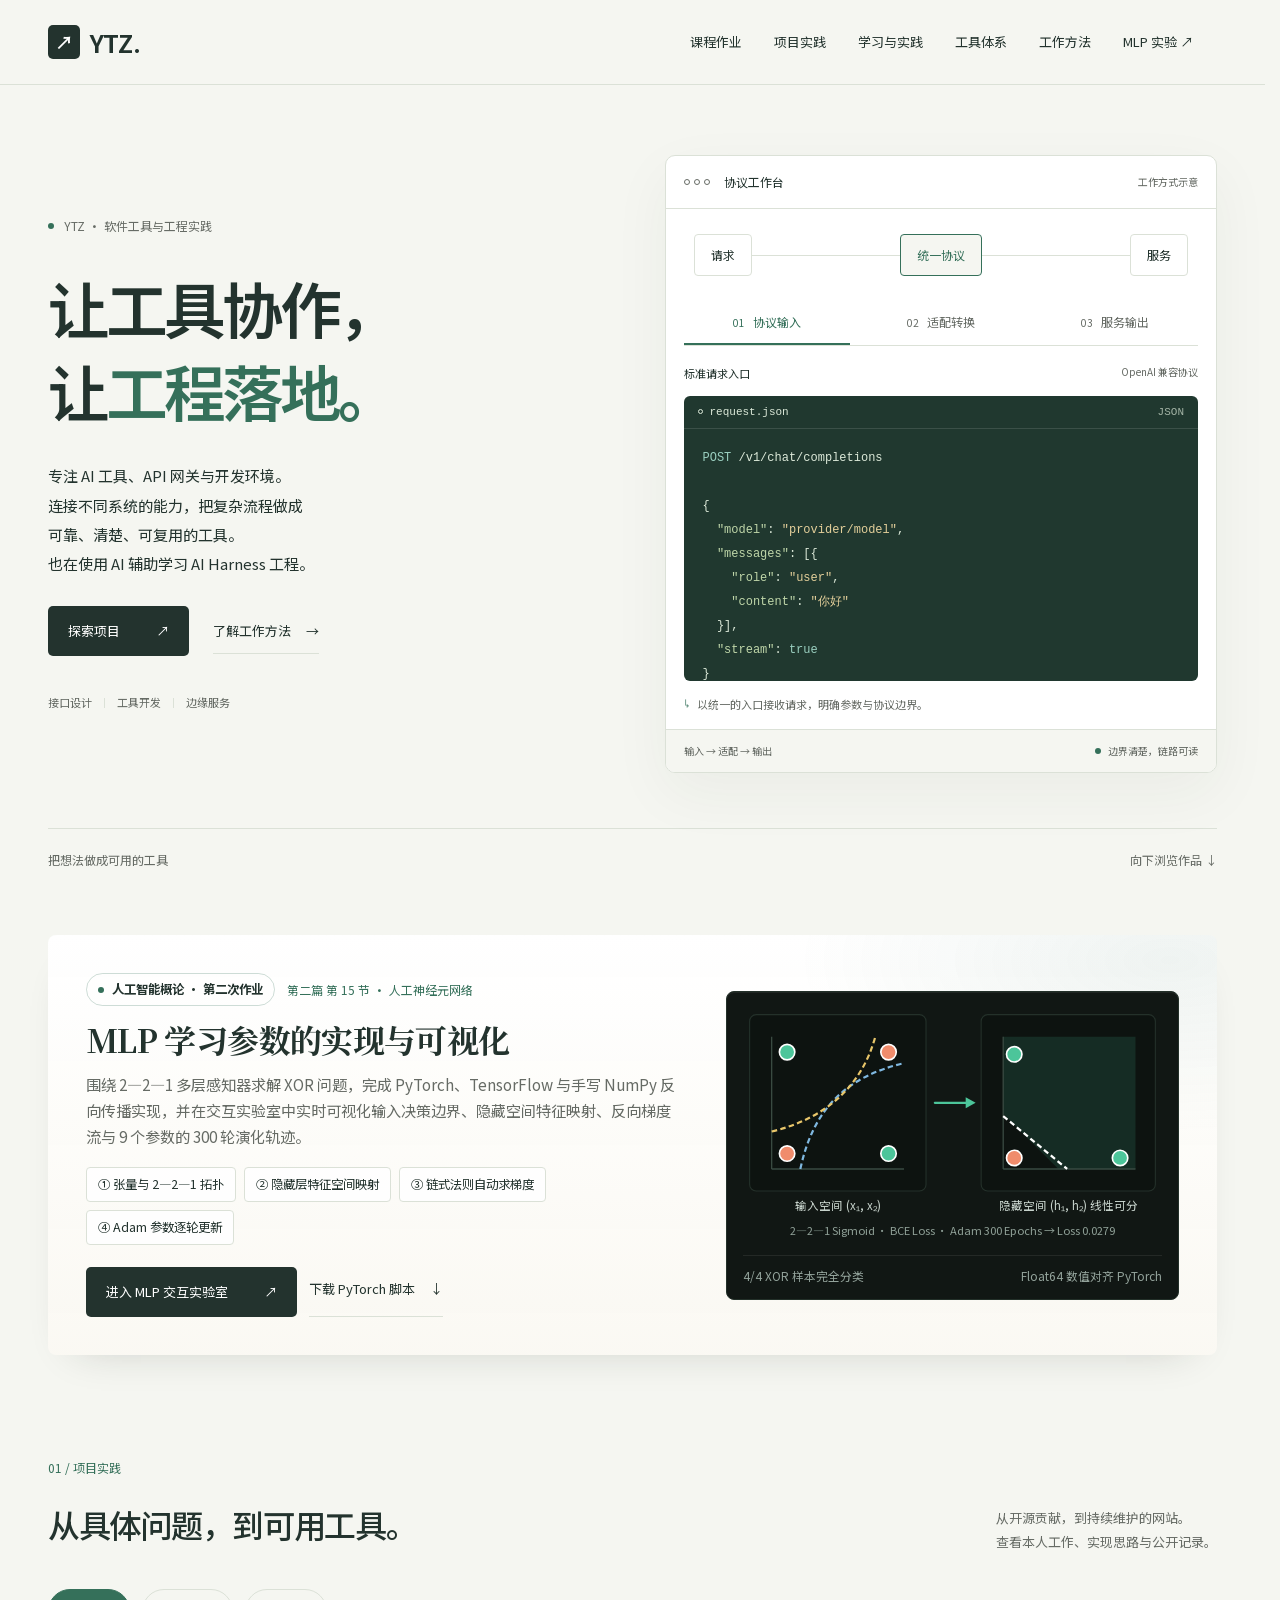
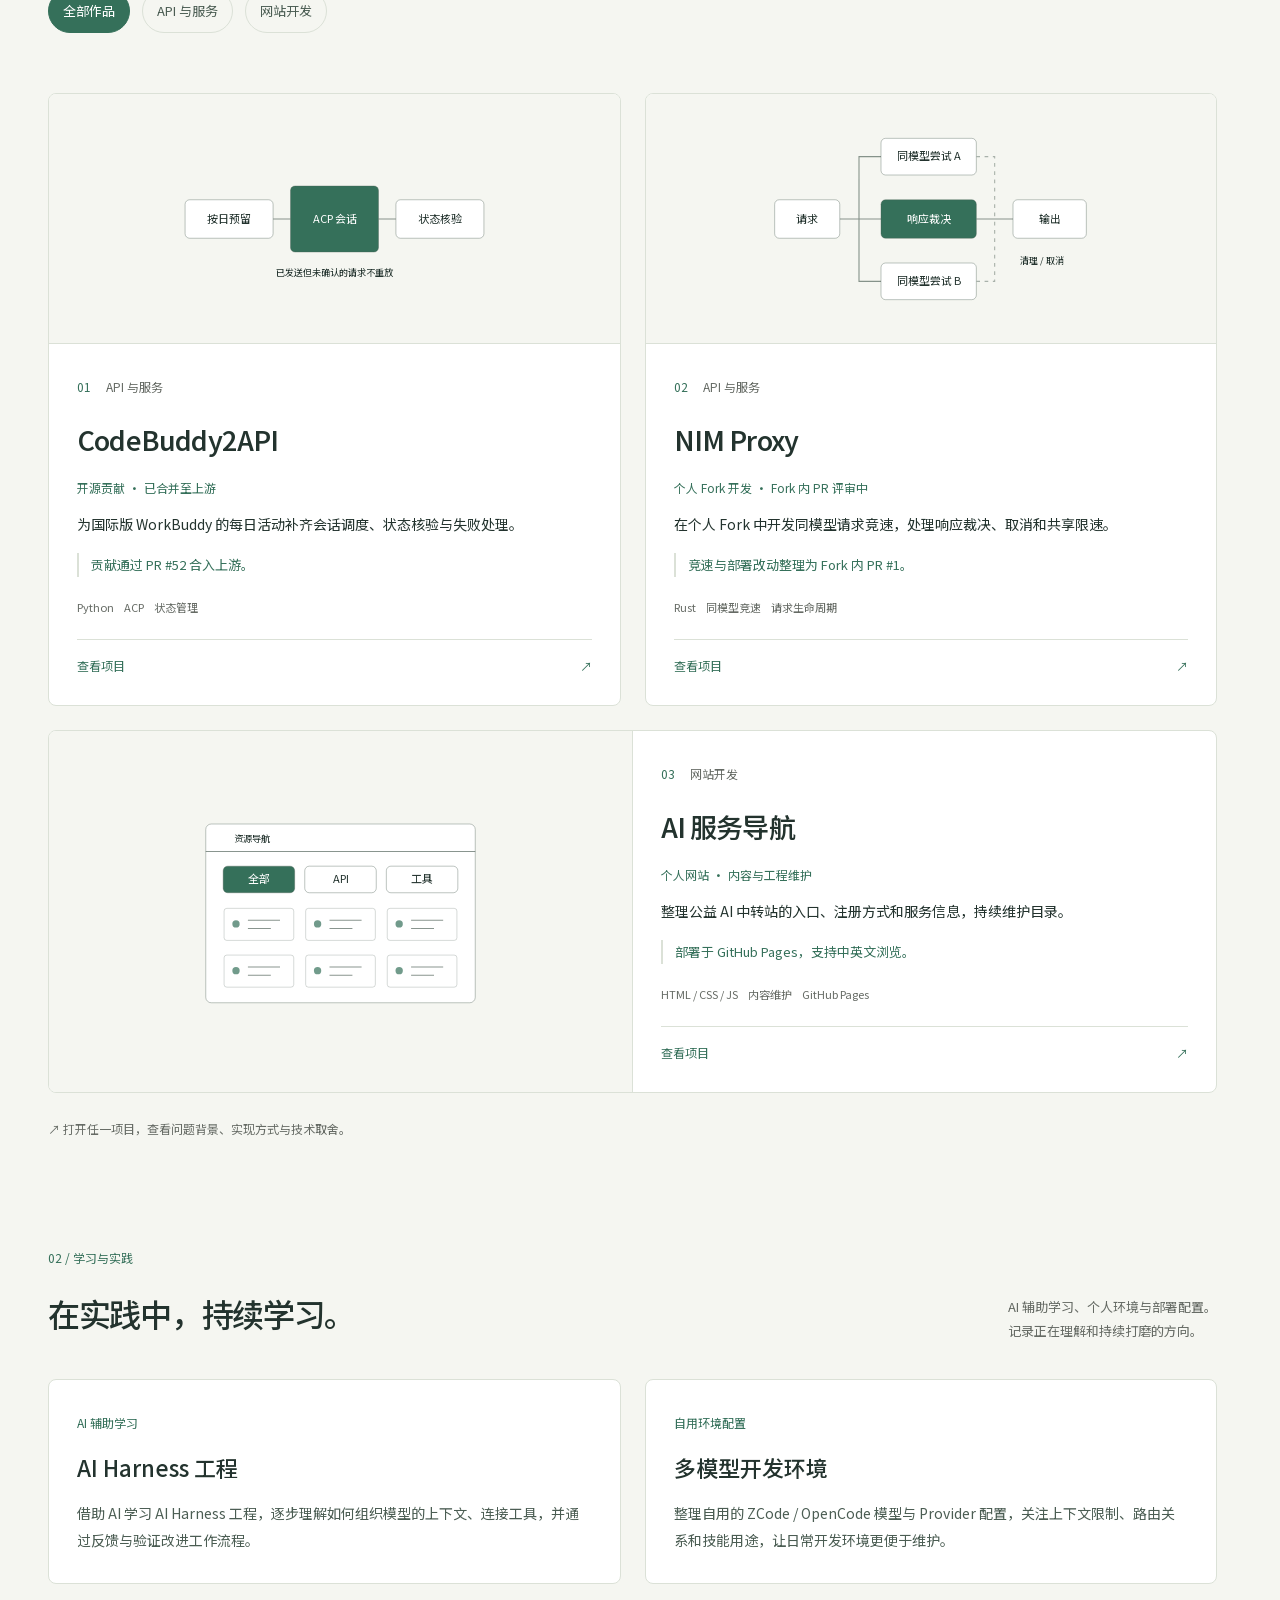
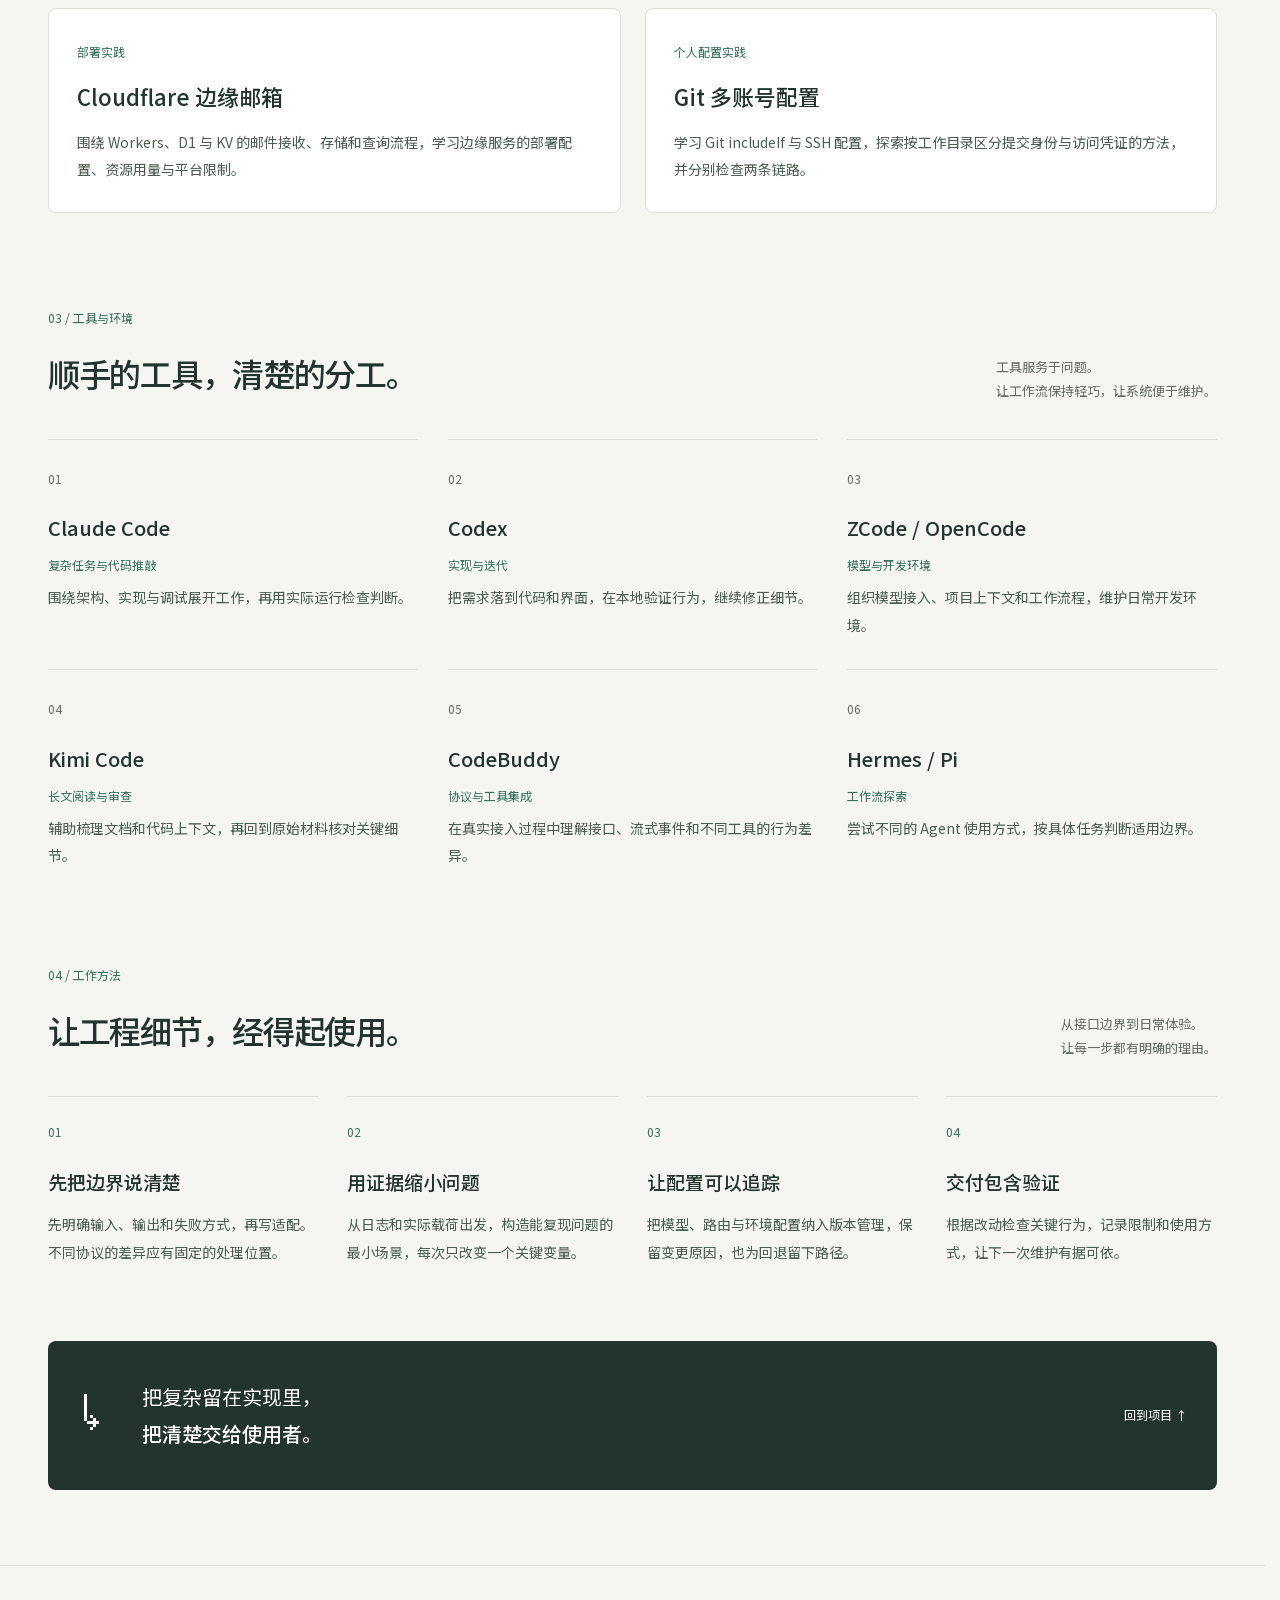
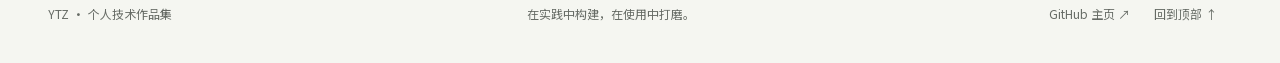
==== commit 5ec2d1ef: "Add interactive 2-2-1 MLP parameter learning lab and XOR implementations" ====
--- a/index.html
+++ b/index.html
@@ -3,12 +3,13 @@
 <head>
   <meta charset="UTF-8"><meta name="viewport" content="width=device-width, initial-scale=1"><title>YTZ | 个人技术作品集</title><meta name="description" content="YTZ 的个人技术作品集：记录 AI 工具、API 网关、开发环境和边缘服务中的项目实现与个人贡献。"><link rel="icon" href="assets/favicon.svg" type="image/svg+xml"><link rel="preload" href="assets/fonts/noto-sans-sc.woff2" as="font" type="font/woff2" crossorigin><link rel="stylesheet" href="shared.css"><script src="portfolio.js" defer></script>
   <link rel="stylesheet" href="craft.css">
+  <link rel="stylesheet" href="mlp.css">
 <link rel="stylesheet" href="polish.css">
 </head>
 <body class="theme-craft">
   <a class="skip-link" href="#main">跳到主要内容</a><header class="site-header"><div class="header-inner">
       <a class="logo" href="#main" aria-label="YTZ，回到顶部"><span class="logo-mark" aria-hidden="true">↗</span><span class="logo-name">YTZ<span aria-hidden="true">.</span></span></a>
-      <nav class="main-nav" id="main-nav" aria-label="主导航"><a href="#projects">项目实践</a><a href="#learning">学习与实践</a><a href="#tools">工具体系</a><a href="#approach">工作方法</a></nav>
+      <nav class="main-nav" id="main-nav" aria-label="主导航"><a href="#coursework">课程作业</a><a href="#projects">项目实践</a><a href="#learning">学习与实践</a><a href="#tools">工具体系</a><a href="#approach">工作方法</a><a href="mlp.html">MLP 实验 ↗</a></nav>
       <div class="header-actions"><button class="menu-toggle" type="button" aria-controls="main-nav" aria-expanded="false">菜单 <span aria-hidden="true">+</span></button></div>
     </div></header>
   <main id="main" class="page-shell">
@@ -78,6 +79,57 @@
         </div>
       </div>
       <div class="hero-bottom"><span class="hero-bottom-label">把想法做成可用的工具</span><a href="#projects">向下浏览作品 <span aria-hidden="true">↓</span></a></div>
+    </section>
+
+    <section id="coursework" class="coursework-section" aria-labelledby="coursework-title">
+      <div class="coursework-banner">
+        <div>
+          <div class="coursework-meta">
+            <span class="coursework-badge"><span class="status-dot" aria-hidden="true"></span> 人工智能概论 · 第二次作业</span>
+            <span class="section-eyebrow">第二篇 第 15 节 · 人工神经元网络</span>
+          </div>
+          <h2 id="coursework-title" class="coursework-title">MLP 学习参数的实现与可视化</h2>
+          <p class="coursework-desc">围绕 2—2—1 多层感知器求解 XOR 问题，完成 PyTorch、TensorFlow 与手写 NumPy 反向传播实现，并在交互实验室中实时可视化输入决策边界、隐藏空间特征映射、反向梯度流与 9 个参数的 300 轮演化轨迹。</p>
+          <div class="coursework-highlights">
+            <span>① 张量与 2—2—1 拓扑</span>
+            <span>② 隐藏层特征空间映射</span>
+            <span>③ 链式法则自动求梯度</span>
+            <span>④ Adam 参数逐轮更新</span>
+          </div>
+          <div class="coursework-actions">
+            <a class="primary-link" href="mlp.html">进入 MLP 交互实验室 <span aria-hidden="true">↗</span></a>
+            <a class="secondary-link" href="assets/mlp/xor_pytorch.py" download>下载 PyTorch 脚本 <span aria-hidden="true">↓</span></a>
+          </div>
+        </div>
+        <div class="coursework-preview">
+          <svg viewBox="0 0 380 215" role="img" aria-label="2-2-1 MLP 解决 XOR 问题的结构与映射示意">
+            <rect x="6" y="6" width="160" height="160" rx="6" fill="#0d1310" stroke="#24312a"/>
+            <path d="M26 146 H146 M26 146 V26" stroke="#394a41" stroke-width="1.2"/>
+            <path d="M52 146 C64 90, 95 62, 146 50" fill="none" stroke="#7fb8e0" stroke-width="2" stroke-dasharray="5 3"/>
+            <path d="M26 112 C76 100, 108 70, 120 26" fill="none" stroke="#e8c66a" stroke-width="2" stroke-dasharray="5 3"/>
+            <circle cx="40" cy="132" r="7" fill="#f08c6c" stroke="#fff" stroke-width="1.5"/>
+            <circle cx="132" cy="40" r="7" fill="#f08c6c" stroke="#fff" stroke-width="1.5"/>
+            <circle cx="40" cy="40" r="7" fill="#4cc59a" stroke="#fff" stroke-width="1.5"/>
+            <circle cx="132" cy="132" r="7" fill="#4cc59a" stroke="#fff" stroke-width="1.5"/>
+            <text x="86" y="183" text-anchor="middle" font-size="10.5" fill="#c7d3cc">输入空间 (x₁, x₂)</text>
+            <path d="M174 86 H204" stroke="#4cc59a" stroke-width="2" stroke-linecap="round"/>
+            <polygon points="202,81 211,86 202,91" fill="#4cc59a"/>
+            <rect x="216" y="6" width="158" height="160" rx="6" fill="#0d1310" stroke="#24312a"/>
+            <polygon points="236,26 356,26 356,146 286,146 236,96" fill="#4cc59a" fill-opacity="0.14"/>
+            <path d="M236 146 H356 M236 146 V26" stroke="#394a41" stroke-width="1.2"/>
+            <line x1="236" y1="98" x2="294" y2="146" stroke="#ffffff" stroke-width="2" stroke-dasharray="5 3"/>
+            <circle cx="246" cy="136" r="7" fill="#f08c6c" stroke="#fff" stroke-width="1.5"/>
+            <circle cx="246" cy="42" r="7" fill="#4cc59a" stroke="#fff" stroke-width="1.5"/>
+            <circle cx="342" cy="136" r="7" fill="#4cc59a" stroke="#fff" stroke-width="1.5"/>
+            <text x="295" y="183" text-anchor="middle" font-size="10.5" fill="#c7d3cc">隐藏空间 (h₁, h₂) 线性可分</text>
+            <text x="190" y="206" text-anchor="middle" font-size="10" fill="#8fa097">2—2—1 Sigmoid · BCE Loss · Adam 300 Epochs → Loss 0.0279</text>
+          </svg>
+          <div class="coursework-preview-caption">
+            <span>4/4 XOR 样本完全分类</span>
+            <span>Float64 数值对齐 PyTorch</span>
+          </div>
+        </div>
+      </div>
     </section>
 
     <section id="projects" class="work-section" aria-labelledby="projects-title">
--- a/mlp.css
+++ b/mlp.css
@@ -0,0 +1,1334 @@
+/* ==========================================================================
+   Coursework Showcase Banner (Homepage: index.html / craft.html)
+   ========================================================================== */
+
+.coursework-section {
+  padding: clamp(24px, 4vw, 44px) 0 8px;
+}
+
+.coursework-banner {
+  display: grid;
+  grid-template-columns: minmax(0, 1.25fr) minmax(300px, 0.95fr);
+  gap: clamp(24px, 3.5vw, 44px);
+  align-items: center;
+  padding: clamp(24px, 3.5vw, 38px);
+  background:
+    radial-gradient(520px 240px at 96% 6%, rgba(53, 112, 90, 0.08), transparent 72%),
+    linear-gradient(180deg, rgba(255, 255, 255, 0.94), rgba(250, 248, 243, 0.92));
+  border: 1px solid var(--line-strong);
+  border-radius: 8px;
+  box-shadow: 0 18px 42px -28px rgba(24, 34, 28, 0.24);
+}
+
+.coursework-meta {
+  display: flex;
+  flex-wrap: wrap;
+  align-items: center;
+  gap: 12px;
+  margin-bottom: 14px;
+}
+
+.coursework-badge {
+  display: inline-flex;
+  align-items: center;
+  gap: 8px;
+  padding: 4px 11px;
+  background: var(--accent-soft);
+  border: 1px solid rgba(53, 112, 90, 0.24);
+  border-radius: 999px;
+  color: var(--accent-strong);
+  font-size: 0.78rem;
+  font-weight: 700;
+}
+
+.coursework-title {
+  margin: 0 0 12px;
+  font-family: var(--serif);
+  font-size: clamp(1.5rem, 2.5vw, 2.15rem);
+  line-height: 1.2;
+  letter-spacing: -0.02em;
+}
+
+.coursework-desc {
+  margin: 0 0 18px;
+  color: var(--muted);
+  font-size: 0.95rem;
+  line-height: 1.72;
+}
+
+.coursework-highlights {
+  display: flex;
+  flex-wrap: wrap;
+  gap: 8px;
+  margin-bottom: 22px;
+}
+
+.coursework-highlights span {
+  padding: 5px 11px;
+  background: rgba(255, 255, 255, 0.86);
+  border: 1px solid var(--line);
+  border-radius: 4px;
+  color: var(--ink-soft);
+  font-family: var(--mono);
+  font-size: 0.78rem;
+}
+
+.coursework-actions {
+  display: flex;
+  flex-wrap: wrap;
+  gap: 12px;
+}
+
+.coursework-preview {
+  padding: 16px 16px 12px;
+  background: #111714;
+  border: 1px solid #233029;
+  border-radius: 8px;
+  box-shadow: inset 0 1px 0 rgba(255, 255, 255, 0.06);
+}
+
+.coursework-preview svg {
+  display: block;
+  width: 100%;
+  height: auto;
+}
+
+.coursework-preview-caption {
+  display: flex;
+  justify-content: space-between;
+  gap: 8px;
+  margin-top: 10px;
+  padding-top: 9px;
+  border-top: 1px solid rgba(255, 255, 255, 0.08);
+  color: #93a39b;
+  font-family: var(--mono);
+  font-size: 0.74rem;
+}
+
+/* ==========================================================================
+   MLP Interactive Lab Page (mlp.html — v2 Editorial + Dark Stage Design)
+   ========================================================================== */
+
+.lab-page {
+  --stage-bg: #111714;
+  --stage-surface: #17201c;
+  --stage-elev: #1d2823;
+  --stage-line: rgba(232, 238, 233, 0.1);
+  --stage-line-strong: rgba(232, 238, 233, 0.18);
+  --stage-ink: #eef2ee;
+  --stage-muted: #98a79f;
+  --stage-dim: #66756d;
+  --pos: #4cc59a;
+  --neg: #f08c6c;
+  --h1: #7fb8e0;
+  --h2: #e8c66a;
+}
+
+.lab {
+  padding-bottom: 72px;
+}
+
+/* ---------- 1. Editorial Intro ---------- */
+
+.lab-intro {
+  padding: clamp(28px, 4.5vw, 52px) 0 clamp(24px, 3.5vw, 38px);
+}
+
+.lab-crumb {
+  display: flex;
+  flex-wrap: wrap;
+  align-items: center;
+  gap: 10px;
+  margin-bottom: 20px;
+  color: var(--muted);
+  font-family: var(--mono);
+  font-size: 0.78rem;
+}
+
+.lab-crumb a {
+  display: inline-flex;
+  align-items: center;
+  gap: 6px;
+  padding: 4px 10px;
+  background: rgba(255, 255, 255, 0.72);
+  border: 1px solid var(--line);
+  border-radius: 999px;
+  color: var(--ink-soft);
+  font-weight: 600;
+  transition: border-color 160ms var(--ease-out), color 160ms var(--ease-out);
+}
+
+.lab-crumb a:hover {
+  border-color: var(--accent);
+  color: var(--accent-strong);
+}
+
+.lab-crumb > span::before {
+  content: "/";
+  margin-right: 10px;
+  color: var(--faint);
+}
+
+.lab-intro-grid {
+  display: grid;
+  grid-template-columns: minmax(280px, 0.95fr) minmax(320px, 1.15fr);
+  gap: clamp(24px, 4vw, 56px);
+  align-items: end;
+}
+
+.lab-kicker {
+  margin: 0 0 12px;
+  color: var(--accent);
+  font-family: var(--mono);
+  font-size: 0.8rem;
+  font-weight: 700;
+  letter-spacing: 0.06em;
+}
+
+.lab-intro h1 {
+  margin: 0;
+  font-family: var(--serif);
+  font-size: clamp(2.15rem, 4.2vw, 3.45rem);
+  line-height: 1.12;
+  letter-spacing: -0.025em;
+}
+
+.lab-intro h1 em {
+  font-style: normal;
+  color: var(--accent-strong);
+  background: linear-gradient(180deg, transparent 66%, rgba(53, 112, 90, 0.16) 66%);
+}
+
+.lab-lead {
+  margin: 0 0 20px;
+  color: var(--ink-soft);
+  font-size: 0.98rem;
+  line-height: 1.78;
+}
+
+.lab-facts {
+  display: grid;
+  grid-template-columns: repeat(4, minmax(0, 1fr));
+  margin: 0;
+  padding-top: 16px;
+  border-top: 1px solid var(--line-strong);
+  gap: 14px;
+}
+
+.lab-facts > div {
+  padding-left: 12px;
+  border-left: 2px solid rgba(53, 112, 90, 0.28);
+}
+
+.lab-facts dt {
+  color: var(--faint);
+  font-size: 0.74rem;
+  margin-bottom: 2px;
+}
+
+.lab-facts dd {
+  margin: 0;
+  color: var(--ink);
+  font-family: var(--mono);
+  font-size: 1.1rem;
+  font-weight: 700;
+}
+
+/* ---------- 2. Unified Dark Stage ---------- */
+
+.stage {
+  background:
+    radial-gradient(900px 420px at 14% 0%, rgba(76, 197, 154, 0.08), transparent 65%),
+    radial-gradient(760px 380px at 88% 100%, rgba(127, 184, 224, 0.06), transparent 65%),
+    var(--stage-bg);
+  color: var(--stage-ink);
+  border: 1px solid #24312a;
+  border-radius: 12px;
+  padding: clamp(16px, 2.4vw, 26px);
+  box-shadow:
+    0 28px 64px -32px rgba(10, 16, 13, 0.58),
+    inset 0 1px 0 rgba(255, 255, 255, 0.06);
+}
+
+.stage-bar {
+  display: flex;
+  flex-wrap: wrap;
+  align-items: center;
+  justify-content: space-between;
+  gap: 14px;
+  padding-bottom: 16px;
+  border-bottom: 1px solid var(--stage-line);
+}
+
+.stage-title {
+  display: inline-flex;
+  flex-wrap: wrap;
+  align-items: center;
+  gap: 10px;
+  font-weight: 700;
+  font-size: 0.92rem;
+  letter-spacing: 0.01em;
+}
+
+.stage-title > span {
+  white-space: nowrap;
+}
+
+.stage-pulse {
+  width: 8px;
+  height: 8px;
+  border-radius: 50%;
+  background: var(--pos);
+  box-shadow: 0 0 0 4px rgba(76, 197, 154, 0.18);
+}
+
+.stage-status {
+  padding: 3px 9px;
+  background: rgba(76, 197, 154, 0.13);
+  border: 1px solid rgba(76, 197, 154, 0.32);
+  border-radius: 999px;
+  color: var(--pos);
+  font-family: var(--mono);
+  font-size: 0.73rem;
+  font-weight: 600;
+}
+
+.stage-options {
+  display: flex;
+  flex-wrap: wrap;
+  align-items: center;
+  gap: 8px;
+}
+
+/* Segmented pill controls (shared between dark stage & light code tabs) */
+.seg {
+  display: inline-flex;
+  align-items: center;
+  padding: 3px;
+  background: var(--stage-surface);
+  border: 1px solid var(--stage-line);
+  border-radius: 7px;
+  gap: 2px;
+}
+
+.seg-label {
+  padding: 0 8px 0 7px;
+  color: var(--stage-muted);
+  font-size: 0.73rem;
+  user-select: none;
+}
+
+.seg button {
+  padding: 4px 9px;
+  border: 0;
+  border-radius: 5px;
+  background: transparent;
+  color: var(--stage-muted);
+  font-family: var(--mono);
+  font-size: 0.75rem;
+  font-weight: 600;
+  cursor: pointer;
+  transition: background 140ms ease, color 140ms ease;
+}
+
+.seg button:hover {
+  color: var(--stage-ink);
+}
+
+.seg button[aria-checked="true"],
+.seg button[aria-selected="true"] {
+  background: rgba(76, 197, 154, 0.2);
+  color: #ffffff;
+  box-shadow: inset 0 0 0 1px rgba(76, 197, 154, 0.42);
+}
+
+.seg-sm button {
+  padding: 3px 8px;
+  font-size: 0.72rem;
+}
+
+.stage-chip {
+  padding: 4px 9px;
+  border-radius: 5px;
+  border: 1px solid var(--stage-line-strong);
+  background: rgba(255, 255, 255, 0.04);
+  color: var(--stage-muted);
+  font-size: 0.72rem;
+  font-weight: 600;
+  cursor: pointer;
+  transition: all 140ms ease;
+}
+
+.stage-chip[aria-pressed="true"] {
+  background: rgba(127, 184, 224, 0.16);
+  border-color: rgba(127, 184, 224, 0.45);
+  color: #d9ecfa;
+}
+
+/* ---------- 3 Visual Panels Grid ---------- */
+
+.stage-grid {
+  display: grid;
+  grid-template-columns: repeat(3, minmax(0, 1fr));
+  gap: 16px;
+  margin-top: 16px;
+}
+
+.lab-panel {
+  position: relative;
+  margin: 0;
+  display: flex;
+  flex-direction: column;
+  background: var(--stage-surface);
+  border: 1px solid var(--stage-line);
+  border-radius: 9px;
+  padding: 13px;
+}
+
+.lab-panel:not(:last-child)::after {
+  content: "→";
+  position: absolute;
+  right: -13px;
+  top: 50%;
+  transform: translateY(-50%);
+  z-index: 2;
+  width: 18px;
+  height: 18px;
+  border-radius: 50%;
+  background: #202c26;
+  border: 1px solid var(--stage-line-strong);
+  color: var(--stage-muted);
+  font-family: var(--mono);
+  font-size: 0.7rem;
+  display: grid;
+  place-items: center;
+  pointer-events: none;
+}
+
+.lab-panel-head {
+  display: grid;
+  grid-template-columns: auto 1fr auto;
+  align-items: center;
+  gap: 9px;
+  margin-bottom: 10px;
+  min-height: 34px;
+}
+
+.lab-panel-index {
+  width: 22px;
+  height: 22px;
+  border-radius: 5px;
+  background: rgba(76, 197, 154, 0.14);
+  border: 1px solid rgba(76, 197, 154, 0.34);
+  color: var(--pos);
+  font-family: var(--mono);
+  font-size: 0.74rem;
+  font-weight: 700;
+  display: grid;
+  place-items: center;
+}
+
+.lab-panel-head b {
+  display: block;
+  font-size: 0.88rem;
+  line-height: 1.2;
+  color: var(--stage-ink);
+}
+
+.lab-panel-head small {
+  display: block;
+  color: var(--stage-muted);
+  font-size: 0.72rem;
+  line-height: 1.3;
+  margin-top: 2px;
+}
+
+.lab-plot {
+  position: relative;
+  width: 100%;
+  aspect-ratio: 1 / 1;
+  background: #0d1310;
+  border: 1px solid rgba(255, 255, 255, 0.07);
+  border-radius: 6px;
+  overflow: hidden;
+}
+
+.lab-plot canvas,
+.lab-plot svg {
+  display: block;
+  width: 100%;
+  height: 100%;
+}
+
+.lab-legend {
+  display: flex;
+  flex-wrap: wrap;
+  align-items: center;
+  justify-content: space-between;
+  gap: 6px 12px;
+  margin-top: 9px;
+  color: var(--stage-muted);
+  font-size: 0.72rem;
+}
+
+.lab-legend span {
+  display: inline-flex;
+  align-items: center;
+  gap: 6px;
+}
+
+.lg-line {
+  display: inline-block;
+  width: 15px;
+  height: 0;
+  border-top: 2px solid #fff;
+}
+
+.lg-line.is-dash {
+  border-top-style: dashed;
+}
+
+.lg-dot {
+  display: inline-block;
+  width: 8px;
+  height: 8px;
+  border-radius: 50%;
+}
+
+.lg-box {
+  display: inline-block;
+  width: 10px;
+  height: 10px;
+  border-radius: 2px;
+  border: 1px solid rgba(255, 255, 255, 0.24);
+}
+
+/* Animated edge pulse inside network SVG */
+@keyframes edgeFlow {
+  to {
+    stroke-dashoffset: -28;
+  }
+}
+
+.edge-flow {
+  stroke-dasharray: 5 9;
+  animation: edgeFlow 1.25s linear infinite;
+}
+
+/* ---------- 4 Interactive Sample Chips ---------- */
+
+.stage-samples {
+  display: grid;
+  grid-template-columns: repeat(4, minmax(0, 1fr));
+  gap: 10px;
+  margin-top: 14px;
+}
+
+.sample-chip {
+  display: flex;
+  flex-direction: column;
+  gap: 6px;
+  padding: 10px 12px;
+  background: var(--stage-surface);
+  border: 1px solid var(--stage-line);
+  border-radius: 8px;
+  color: var(--stage-ink);
+  text-align: left;
+  cursor: pointer;
+  transition: border-color 150ms ease, background 150ms ease, transform 150ms ease;
+}
+
+.sample-chip:hover {
+  border-color: var(--stage-line-strong);
+  background: var(--stage-elev);
+}
+
+.sample-chip.is-active {
+  background: #1d2b24;
+  border-color: rgba(76, 197, 154, 0.55);
+  box-shadow: 0 0 0 1px rgba(76, 197, 154, 0.25);
+}
+
+.sample-chip-top {
+  display: flex;
+  align-items: center;
+  justify-content: space-between;
+  gap: 6px;
+}
+
+.sample-chip-input {
+  font-family: var(--mono);
+  font-size: 0.82rem;
+  font-weight: 700;
+}
+
+.sample-chip-tag {
+  padding: 1px 6px;
+  border-radius: 4px;
+  font-family: var(--mono);
+  font-size: 0.69rem;
+}
+
+.sample-chip-tag.is-pos {
+  background: rgba(76, 197, 154, 0.16);
+  color: var(--pos);
+}
+
+.sample-chip-tag.is-neg {
+  background: rgba(240, 140, 108, 0.16);
+  color: var(--neg);
+}
+
+.sample-chip-bar {
+  position: relative;
+  height: 5px;
+  background: rgba(255, 255, 255, 0.08);
+  border-radius: 999px;
+  overflow: hidden;
+}
+
+.sample-chip-fill {
+  height: 100%;
+  border-radius: 999px;
+  transition: width 90ms linear;
+}
+
+.sample-chip-meta {
+  display: flex;
+  justify-content: space-between;
+  color: var(--stage-muted);
+  font-family: var(--mono);
+  font-size: 0.72rem;
+}
+
+/* ---------- Scrubbable Loss Timeline ---------- */
+
+.stage-timeline {
+  display: grid;
+  grid-template-columns: auto auto 1fr auto;
+  align-items: center;
+  gap: 16px;
+  margin-top: 14px;
+  padding: 12px 14px;
+  background: var(--stage-surface);
+  border: 1px solid var(--stage-line);
+  border-radius: 9px;
+}
+
+.tl-controls {
+  display: inline-flex;
+  align-items: center;
+  gap: 6px;
+}
+
+.tl-play {
+  width: 38px;
+  height: 38px;
+  border-radius: 8px;
+  border: 1px solid rgba(76, 197, 154, 0.5);
+  background: linear-gradient(180deg, #3f9f7b, #2e7d60);
+  color: #fff;
+  display: grid;
+  place-items: center;
+  cursor: pointer;
+  transition: filter 140ms ease, transform 140ms ease;
+}
+
+.tl-play:hover {
+  filter: brightness(1.08);
+}
+
+.tl-play::before {
+  content: "";
+  display: block;
+  width: 0;
+  height: 0;
+  border-style: solid;
+  border-width: 6px 0 6px 10px;
+  border-color: transparent transparent transparent #ffffff;
+  margin-left: 2px;
+}
+
+.tl-play.is-playing::before {
+  width: 10px;
+  height: 12px;
+  margin-left: 0;
+  border-width: 0 3px;
+  border-color: #ffffff;
+}
+
+.tl-icon {
+  height: 32px;
+  min-width: 32px;
+  padding: 0 8px;
+  border-radius: 6px;
+  border: 1px solid var(--stage-line-strong);
+  background: rgba(255, 255, 255, 0.03);
+  color: var(--stage-ink);
+  font-family: var(--mono);
+  font-size: 0.82rem;
+  font-weight: 700;
+  cursor: pointer;
+}
+
+.tl-icon:hover {
+  background: rgba(255, 255, 255, 0.08);
+}
+
+.tl-speed {
+  color: var(--pos);
+  font-size: 0.74rem;
+}
+
+.tl-readout {
+  display: flex;
+  align-items: baseline;
+  gap: 6px;
+  padding-right: 6px;
+  font-family: var(--mono);
+}
+
+.tl-readout span {
+  color: var(--stage-dim);
+  font-size: 0.68rem;
+  letter-spacing: 0.08em;
+}
+
+.tl-readout strong {
+  display: inline-block;
+  min-width: 3ch;
+  text-align: right;
+  font-size: 1.35rem;
+  color: #ffffff;
+}
+
+.tl-readout small {
+  color: var(--stage-muted);
+  font-size: 0.76rem;
+}
+
+.tl-track {
+  position: relative;
+  min-width: 160px;
+}
+
+.tl-plot {
+  position: relative;
+  height: 50px;
+  background: #0d1310;
+  border: 1px solid rgba(255, 255, 255, 0.08);
+  border-radius: 6px;
+  overflow: hidden;
+}
+
+.tl-plot svg {
+  display: block;
+  width: 100%;
+  height: 100%;
+}
+
+.tl-head {
+  position: absolute;
+  top: 0;
+  bottom: 0;
+  width: 1.5px;
+  background: #ffffff;
+  pointer-events: none;
+}
+
+.tl-dot {
+  position: absolute;
+  width: 9px;
+  height: 9px;
+  border-radius: 50%;
+  background: var(--pos);
+  border: 2px solid #ffffff;
+  transform: translate(-50%, -50%);
+  pointer-events: none;
+  box-shadow: 0 0 10px rgba(76, 197, 154, 0.8);
+}
+
+.tl-tag {
+  position: absolute;
+  right: 8px;
+  top: 5px;
+  color: var(--stage-dim);
+  font-size: 0.67rem;
+  pointer-events: none;
+}
+
+.tl-axis {
+  position: relative;
+  height: 14px;
+  margin-top: 3px;
+  color: var(--stage-dim);
+  font-family: var(--mono);
+  font-size: 0.66rem;
+}
+
+.tl-axis span {
+  position: absolute;
+  transform: translateX(-50%);
+}
+
+.tl-axis span:first-child {
+  transform: none;
+}
+
+.tl-axis span:last-child {
+  transform: translateX(-100%);
+}
+
+.tl-range {
+  position: absolute;
+  inset: 0;
+  width: 100%;
+  height: 100%;
+  margin: 0;
+  opacity: 0;
+  cursor: ew-resize;
+}
+
+.tl-metrics {
+  display: flex;
+  gap: 16px;
+  padding-left: 12px;
+  border-left: 1px solid var(--stage-line);
+}
+
+.tl-metrics > div {
+  display: flex;
+  flex-direction: column;
+  min-width: 68px;
+}
+
+.tl-metrics span {
+  color: var(--stage-muted);
+  font-size: 0.69rem;
+}
+
+.tl-metrics strong {
+  font-family: var(--mono);
+  font-size: 1.02rem;
+  color: #ffffff;
+}
+
+/* ---------- 3. Light Sections Shared Header ---------- */
+
+.lab-section {
+  padding-top: clamp(48px, 6vw, 76px);
+}
+
+.lab-head {
+  display: grid;
+  grid-template-columns: minmax(260px, 1fr) minmax(280px, 1fr);
+  gap: 24px;
+  align-items: end;
+  margin-bottom: 26px;
+  padding-bottom: 18px;
+  border-bottom: 1px solid var(--line-strong);
+}
+
+.lab-head h2 {
+  margin: 8px 0 0;
+  font-family: var(--serif);
+  font-size: clamp(1.45rem, 2.4vw, 2rem);
+  line-height: 1.22;
+  letter-spacing: -0.02em;
+}
+
+.lab-head p {
+  margin: 0;
+  color: var(--muted);
+  font-size: 0.92rem;
+  line-height: 1.7;
+}
+
+/* ---------- 4. 3×3 Neuron Parameter Board ---------- */
+
+.param-board {
+  display: flex;
+  flex-direction: column;
+  gap: 14px;
+}
+
+.param-row {
+  display: grid;
+  grid-template-columns: 190px repeat(3, minmax(0, 1fr));
+  gap: 12px;
+  align-items: stretch;
+  padding: 14px;
+  background: rgba(255, 255, 255, 0.74);
+  border: 1px solid var(--line-strong);
+  border-radius: 8px;
+}
+
+.param-row-label {
+  display: flex;
+  flex-direction: column;
+  justify-content: space-between;
+  padding: 8px 12px 8px 10px;
+  border-left: 3px solid var(--row-color, var(--accent));
+  background: rgba(244, 241, 234, 0.7);
+  border-radius: 0 6px 6px 0;
+}
+
+.param-row-label strong {
+  font-family: var(--serif);
+  font-size: 1.02rem;
+  color: var(--ink);
+}
+
+.param-row-label span {
+  display: block;
+  margin-top: 3px;
+  color: var(--muted);
+  font-size: 0.76rem;
+  line-height: 1.45;
+}
+
+.param-row-label code {
+  margin-top: 8px;
+  color: var(--ink-soft);
+  font-family: var(--mono);
+  font-size: 0.73rem;
+}
+
+.param-card {
+  display: flex;
+  flex-direction: column;
+  justify-content: space-between;
+  padding: 11px 13px;
+  background: #ffffff;
+  border: 1px solid var(--line);
+  border-radius: 6px;
+  transition: border-color 150ms ease, box-shadow 150ms ease;
+}
+
+.param-card:hover {
+  border-color: var(--accent);
+  box-shadow: 0 10px 24px -18px rgba(24, 34, 28, 0.25);
+}
+
+.param-card-top {
+  display: flex;
+  align-items: baseline;
+  justify-content: space-between;
+  gap: 8px;
+}
+
+.param-sym {
+  font-family: var(--mono);
+  font-size: 0.86rem;
+  font-weight: 700;
+  color: var(--ink);
+}
+
+.param-role {
+  color: var(--faint);
+  font-size: 0.72rem;
+}
+
+.param-val {
+  font-family: var(--mono);
+  font-size: 1.05rem;
+  font-weight: 700;
+}
+
+.param-val.is-pos {
+  color: var(--accent-strong);
+}
+
+.param-val.is-neg {
+  color: #b85039;
+}
+
+.param-spark {
+  position: relative;
+  height: 40px;
+  margin: 7px 0;
+  background: #f7f5ef;
+  border: 1px solid rgba(31, 40, 34, 0.07);
+  border-radius: 4px;
+  overflow: hidden;
+}
+
+.param-spark svg {
+  display: block;
+  width: 100%;
+  height: 100%;
+}
+
+.param-foot {
+  display: flex;
+  justify-content: space-between;
+  gap: 6px;
+  color: var(--muted);
+  font-family: var(--mono);
+  font-size: 0.7rem;
+}
+
+/* ---------- 5. Five-Step Code & Live Inspector ---------- */
+
+.step-tabs {
+  display: grid;
+  grid-template-columns: repeat(5, minmax(0, 1fr));
+  gap: 10px;
+  margin-bottom: 16px;
+}
+
+.step-tabs button {
+  display: flex;
+  flex-direction: column;
+  align-items: flex-start;
+  gap: 3px;
+  padding: 12px 14px;
+  background: rgba(255, 255, 255, 0.78);
+  border: 1px solid var(--line-strong);
+  border-top: 3px solid var(--sc, var(--accent));
+  border-radius: 6px;
+  text-align: left;
+  cursor: pointer;
+  transition: background 150ms ease, transform 150ms ease, box-shadow 150ms ease;
+}
+
+.step-tabs button:hover {
+  background: #ffffff;
+}
+
+.step-tabs button[aria-selected="true"] {
+  background: #ffffff;
+  box-shadow: 0 12px 26px -18px rgba(24, 34, 28, 0.25);
+  transform: translateY(-1px);
+}
+
+.step-tabs span {
+  font-family: var(--mono);
+  font-size: 0.72rem;
+  font-weight: 700;
+  color: var(--sc, var(--accent));
+}
+
+.step-tabs b {
+  font-size: 0.92rem;
+  color: var(--ink);
+}
+
+.step-tabs small {
+  color: var(--muted);
+  font-size: 0.74rem;
+}
+
+.code-grid {
+  display: grid;
+  grid-template-columns: minmax(0, 1.32fr) minmax(290px, 0.88fr);
+  gap: 16px;
+  align-items: stretch;
+}
+
+.code-card {
+  min-width: 0;
+  display: flex;
+  flex-direction: column;
+  background: #141b17;
+  border: 1px solid #24312a;
+  border-radius: 8px;
+  overflow: hidden;
+}
+
+.code-card-top {
+  display: flex;
+  flex-wrap: wrap;
+  align-items: center;
+  justify-content: space-between;
+  gap: 10px;
+  padding: 10px 14px;
+  background: #1a231e;
+  border-bottom: 1px solid rgba(255, 255, 255, 0.08);
+}
+
+.code-dl {
+  color: #9ed8c0;
+  font-family: var(--mono);
+  font-size: 0.76rem;
+  font-weight: 600;
+}
+
+.code-dl:hover {
+  text-decoration: underline;
+}
+
+.code-body {
+  padding: 12px 0;
+  overflow-x: auto;
+  font-family: var(--mono);
+  font-size: 0.78rem;
+  line-height: 1.66;
+  color: #d7e0da;
+}
+
+.code-line {
+  display: grid;
+  grid-template-columns: 38px 1fr;
+  padding: 1px 14px 1px 0;
+  border-left: 3px solid transparent;
+  white-space: pre;
+}
+
+.code-line.is-active {
+  background: rgba(76, 197, 154, 0.13);
+  border-left-color: var(--pos);
+  color: #ffffff;
+}
+
+.code-line.is-dim {
+  opacity: 0.45;
+}
+
+.code-ln {
+  text-align: right;
+  padding-right: 12px;
+  color: #5b6b62;
+  user-select: none;
+}
+
+.tk-k { color: #85c8ff; }
+.tk-f { color: #f0c97a; }
+.tk-s { color: #9cd69b; }
+.tk-n { color: #f4a488; }
+.tk-c { color: #6d7f74; font-style: italic; }
+
+.inspector {
+  min-width: 0;
+  display: flex;
+  flex-direction: column;
+  padding: 18px 20px;
+  background: rgba(255, 255, 255, 0.88);
+  border: 1px solid var(--line-strong);
+  border-radius: 8px;
+}
+
+.inspector-kicker {
+  display: inline-block;
+  margin-bottom: 8px;
+  color: var(--accent);
+  font-family: var(--mono);
+  font-size: 0.75rem;
+  font-weight: 700;
+}
+
+.inspector h3 {
+  margin: 0 0 8px;
+  font-family: var(--serif);
+  font-size: 1.2rem;
+}
+
+.inspector p {
+  margin: 0 0 14px;
+  color: var(--muted);
+  font-size: 0.86rem;
+  line-height: 1.65;
+}
+
+.inspector pre {
+  flex: 1;
+  margin: 0;
+  padding: 14px;
+  background: #161e1a;
+  color: #e4ece6;
+  border-radius: 6px;
+  overflow-x: auto;
+  font-family: var(--mono);
+  font-size: 0.75rem;
+  line-height: 1.68;
+}
+
+.terminal {
+  min-width: 0;
+  margin-top: 14px;
+  background: #121815;
+  border: 1px solid #24312a;
+  border-radius: 8px;
+  overflow: hidden;
+}
+
+.terminal-top {
+  display: flex;
+  align-items: center;
+  gap: 10px;
+  padding: 8px 14px;
+  background: #18211c;
+  border-bottom: 1px solid rgba(255, 255, 255, 0.07);
+  color: #8fa097;
+  font-family: var(--mono);
+  font-size: 0.74rem;
+}
+
+.terminal-dots {
+  display: inline-flex;
+  gap: 5px;
+}
+
+.terminal-dots i {
+  width: 8px;
+  height: 8px;
+  border-radius: 50%;
+  background: #3a4940;
+}
+
+.terminal pre {
+  margin: 0;
+  padding: 12px 16px;
+  overflow-x: auto;
+  color: #d6e0d9;
+  font-family: var(--mono);
+  font-size: 0.76rem;
+  line-height: 1.6;
+}
+
+.t-dim { color: #6c7f74; }
+.t-ok  { color: #4cc59a; font-weight: 700; }
+
+/* ---------- 6. Principle & Math Cards ---------- */
+
+.math-grid {
+  display: grid;
+  grid-template-columns: repeat(2, minmax(0, 1fr));
+  gap: 14px;
+}
+
+.math-card {
+  min-width: 0;
+  display: grid;
+  grid-template-columns: 36px minmax(0, 1fr);
+  gap: 14px;
+  padding: 20px;
+  background: rgba(255, 255, 255, 0.84);
+  border: 1px solid var(--line-strong);
+  border-radius: 8px;
+}
+
+.math-num {
+  width: 32px;
+  height: 32px;
+  border-radius: 6px;
+  background: var(--accent-soft);
+  color: var(--accent-strong);
+  font-family: var(--serif);
+  font-weight: 700;
+  display: grid;
+  place-items: center;
+}
+
+.math-card h3 {
+  margin: 0 0 6px;
+  font-family: var(--serif);
+  font-size: 1.08rem;
+}
+
+.math-card p {
+  margin: 0 0 12px;
+  color: var(--muted);
+  font-size: 0.86rem;
+  line-height: 1.66;
+}
+
+.formula {
+  margin: 0;
+  padding: 10px 12px;
+  background: #f5f2ea;
+  border-left: 3px solid var(--accent);
+  border-radius: 0 4px 4px 0;
+  overflow-x: auto;
+  color: var(--ink);
+  font-family: var(--mono);
+  font-size: 0.75rem;
+  line-height: 1.6;
+}
+
+.lab-closing {
+  margin-top: 32px;
+}
+
+/* ---------- 7. Responsive Breakpoints ---------- */
+
+@media (max-width: 1080px) {
+  .coursework-banner,
+  .lab-intro-grid,
+  .lab-head,
+  .code-grid {
+    grid-template-columns: 1fr;
+  }
+
+  .stage-grid {
+    grid-template-columns: 1fr;
+  }
+
+  .lab-panel:not(:last-child)::after {
+    content: "↓";
+    right: auto;
+    left: 50%;
+    top: auto;
+    bottom: -13px;
+    transform: translateX(-50%);
+  }
+
+  .param-row {
+    grid-template-columns: 1fr;
+  }
+
+  .stage-timeline {
+    grid-template-columns: auto 1fr;
+  }
+
+  .tl-track {
+    grid-column: 1 / -1;
+    order: 3;
+  }
+
+  .tl-metrics {
+    border-left: 0;
+    padding-left: 0;
+  }
+}
+
+@media (max-width: 760px) {
+  .stage-samples,
+  .math-grid {
+    grid-template-columns: repeat(2, minmax(0, 1fr));
+  }
+
+  .step-tabs {
+    grid-template-columns: repeat(2, minmax(0, 1fr));
+  }
+
+  .lab-facts {
+    grid-template-columns: repeat(2, minmax(0, 1fr));
+  }
+}
+
+@media (max-width: 520px) {
+  .stage-samples,
+  .math-grid,
+  .step-tabs {
+    grid-template-columns: 1fr;
+  }
+
+  .stage-options {
+    width: 100%;
+  }
+
+  .seg {
+    flex-wrap: wrap;
+    width: 100%;
+  }
+
+  .stage-timeline {
+    grid-template-columns: 1fr;
+    gap: 10px;
+  }
+
+  .tl-metrics {
+    justify-content: space-between;
+  }
+}
